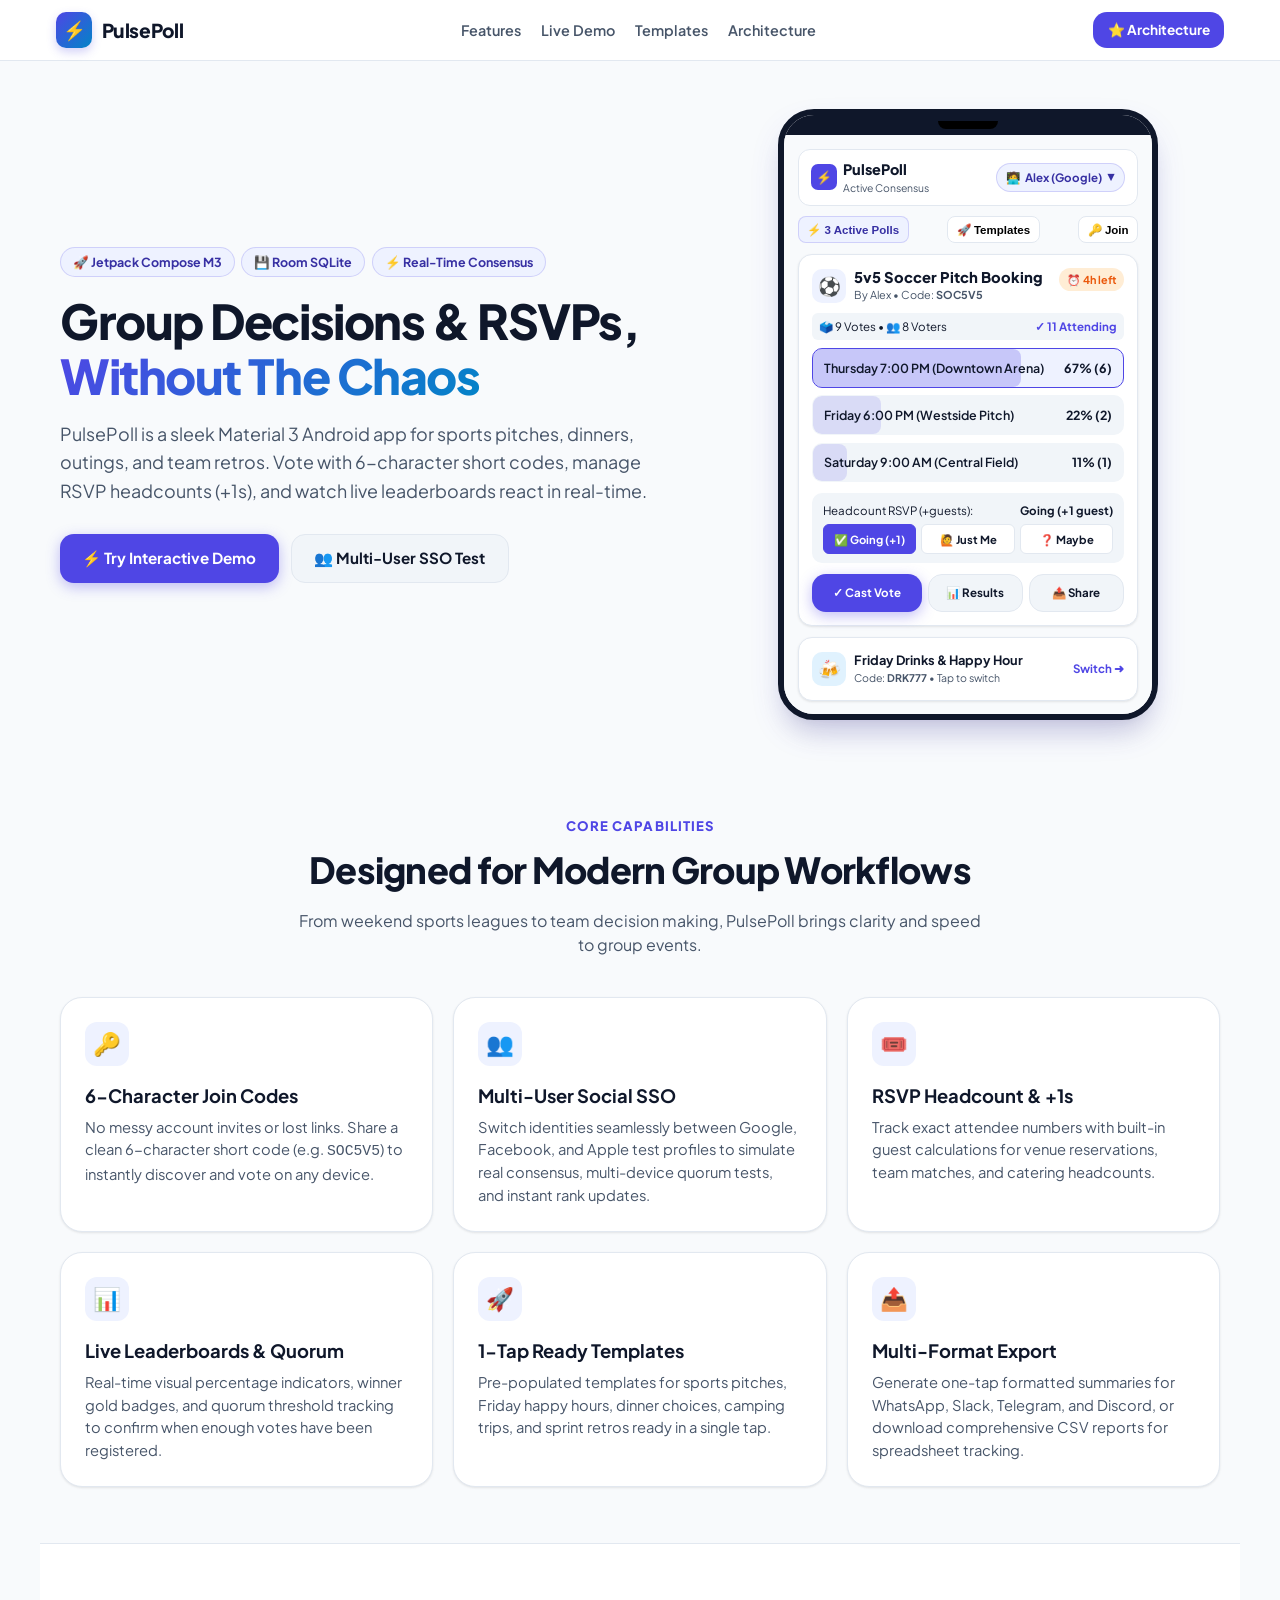
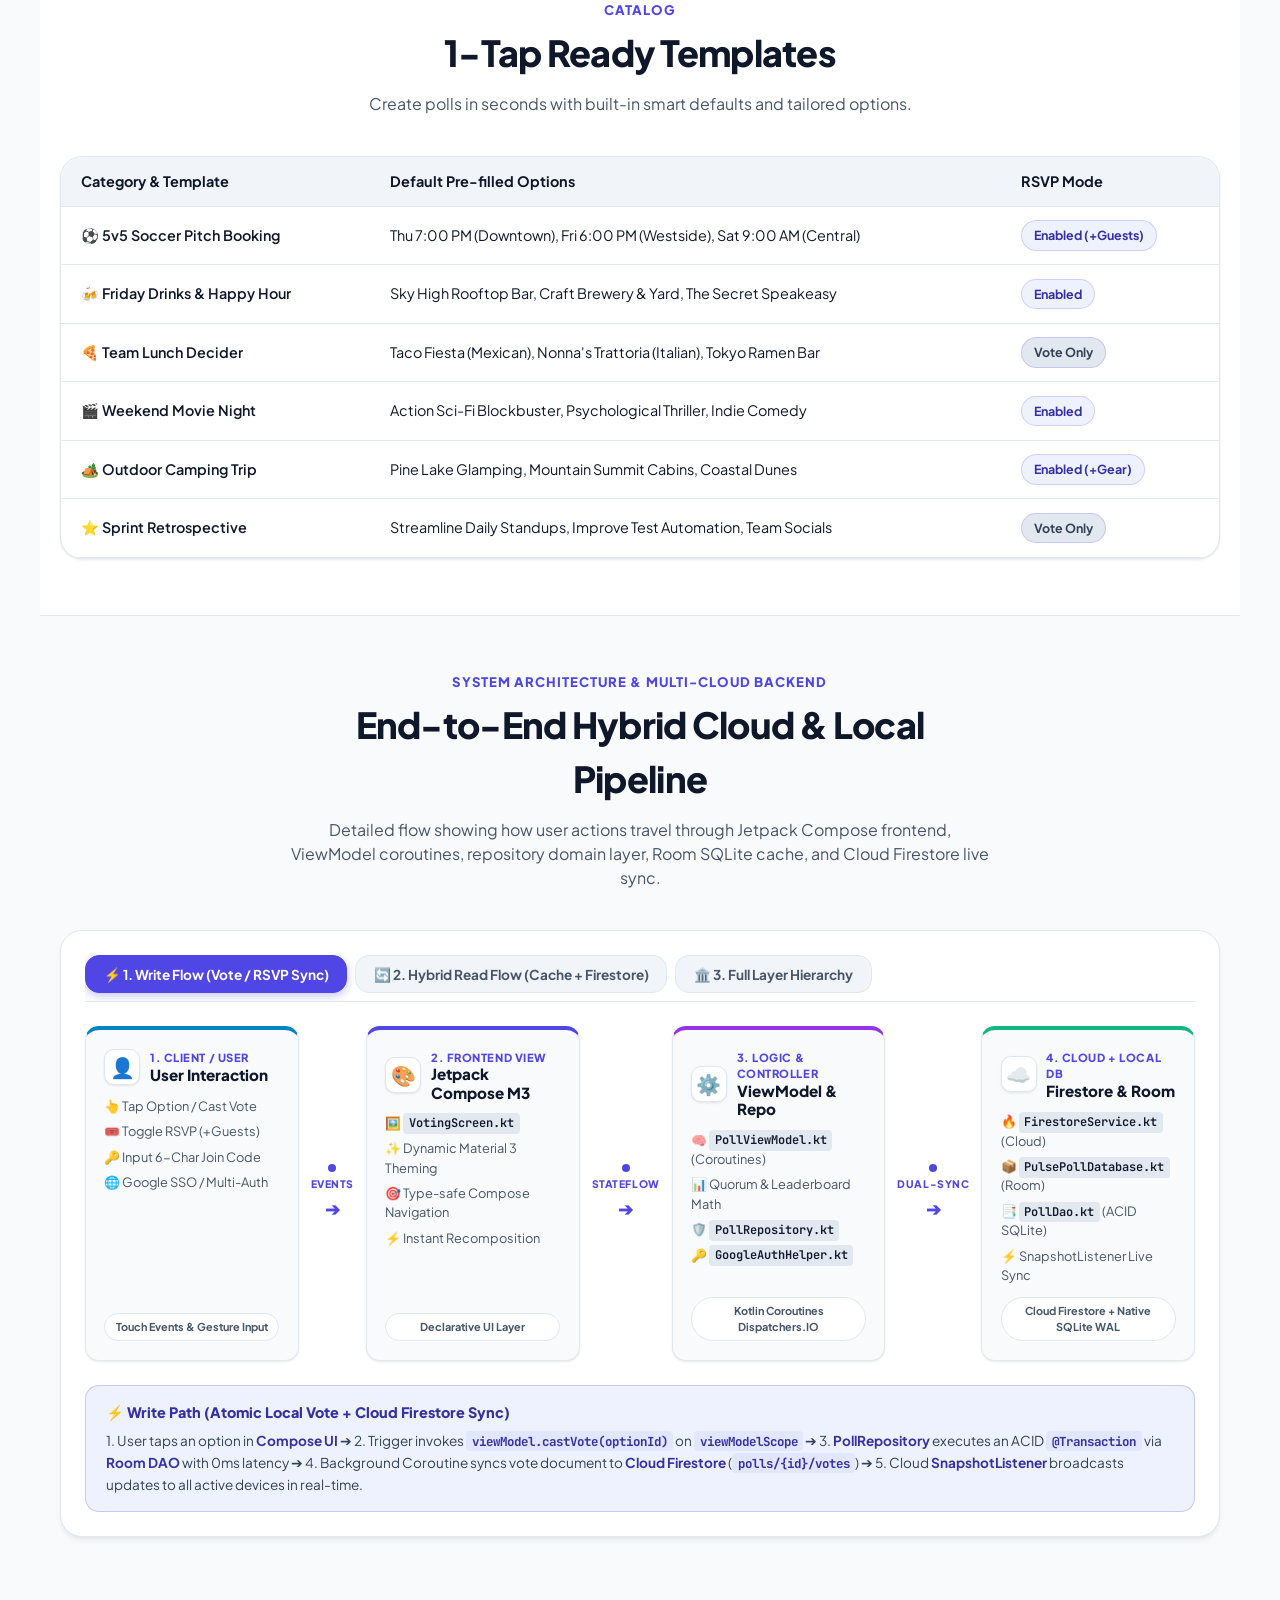
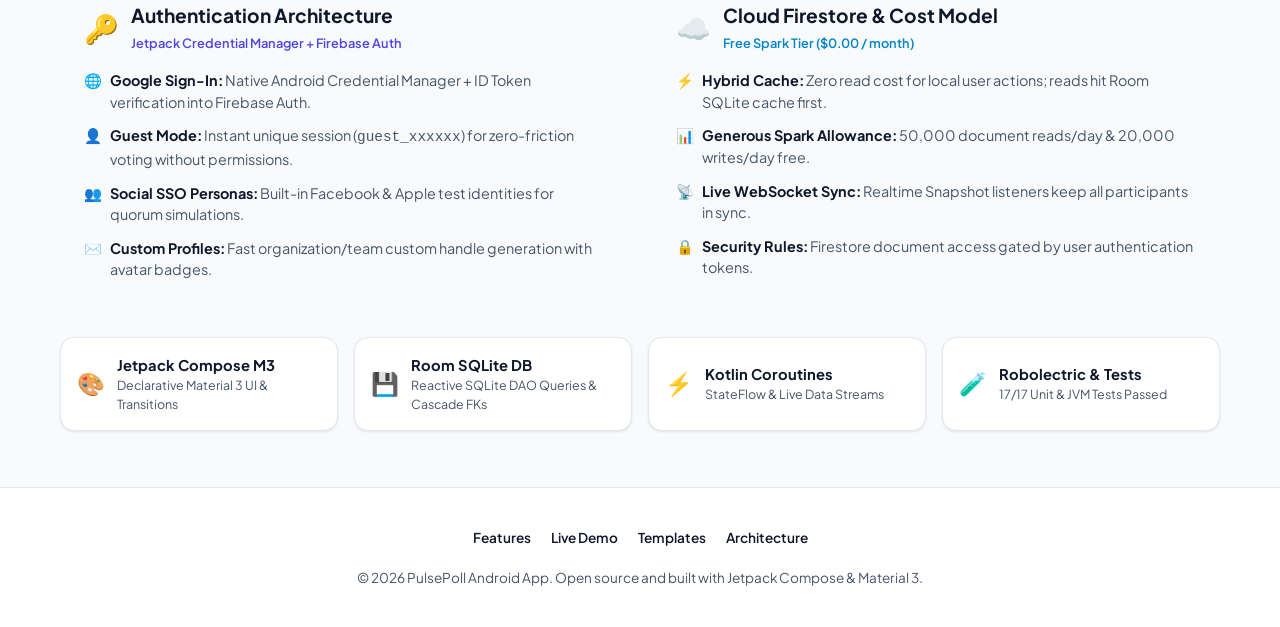
==== docs/index.html @ 6edaebc2 "feat: integrate Firebase Firestore and Google Auth Add Firestore dependencies and enable Google Sign" ====
<!DOCTYPE html>
<html lang="en">
<head>
  <meta charset="UTF-8" />
  <meta name="viewport" content="width=device-width, initial-scale=1.0, maximum-scale=1.0, user-scalable=no" />
  <title>PulsePoll - Real-Time Social Polling & Event Consensus for Android</title>
  <meta name="description" content="A modern Material Design 3 Android app for organizing group events, making decisions, RSVP headcounts, and real-time voting consensus." />
  <meta name="theme-color" content="#4F46E5" />
  
  <!-- Google Fonts -->
  <link rel="preconnect" href="https://fonts.googleapis.com">
  <link rel="preconnect" href="https://fonts.gstatic.com" crossorigin>
  <link href="https://fonts.googleapis.com/css2?family=Plus+Jakarta+Sans:wght@400;500;600;700;800&family=JetBrains+Mono:wght@500;700&display=swap" rel="stylesheet">
  
  <style>
    :root {
      --primary: #4F46E5;
      --primary-hover: #4338CA;
      --primary-container: #EEF2FF;
      --on-primary-container: #3730A3;
      
      --secondary: #0284C7;
      --secondary-container: #E0F2FE;
      --on-secondary-container: #075985;
      
      --tertiary: #EA580C;
      --tertiary-container: #FFEDD5;
      
      --bg: #F8FAFC;
      --surface: #FFFFFF;
      --surface-variant: #F1F5F9;
      --on-surface: #0F172A;
      --on-surface-variant: #475569;
      --outline: #E2E8F0;

      --shadow-sm: 0 1px 3px rgba(0,0,0,0.06), 0 1px 2px rgba(0,0,0,0.04);
      --shadow-md: 0 4px 6px -1px rgba(0,0,0,0.07), 0 2px 4px -2px rgba(0,0,0,0.05);
      --shadow-xl: 0 20px 25px -5px rgba(0,0,0,0.08), 0 8px 10px -6px rgba(0,0,0,0.04);
      --radius-sm: 8px;
      --radius-md: 14px;
      --radius-lg: 22px;
      --radius-full: 9999px;
    }

    * {
      box-sizing: border-box;
      margin: 0;
      padding: 0;
      -webkit-tap-highlight-color: transparent;
    }

    html {
      scroll-behavior: smooth;
    }

    body {
      font-family: 'Plus Jakarta Sans', -apple-system, BlinkMacSystemFont, 'Segoe UI', Roboto, sans-serif;
      background-color: var(--bg);
      color: var(--on-surface);
      line-height: 1.5;
      -webkit-font-smoothing: antialiased;
      overflow-x: hidden;
    }

    /* Top Navigation Bar */
    header {
      position: sticky;
      top: 0;
      z-index: 100;
      background: rgba(255, 255, 255, 0.95);
      backdrop-filter: blur(12px);
      -webkit-backdrop-filter: blur(12px);
      border-bottom: 1px solid var(--outline);
      width: 100%;
    }

    .nav-container {
      max-width: 1200px;
      margin: 0 auto;
      padding: 0.75rem 1rem;
      display: flex;
      justify-content: space-between;
      align-items: center;
      gap: 1rem;
    }

    .brand {
      display: flex;
      align-items: center;
      gap: 0.6rem;
      text-decoration: none;
      color: var(--on-surface);
      flex-shrink: 0;
    }

    .brand-icon {
      width: 36px;
      height: 36px;
      background: linear-gradient(135deg, var(--primary), var(--secondary));
      border-radius: 10px;
      display: flex;
      align-items: center;
      justify-content: center;
      font-size: 1.15rem;
      color: white;
      box-shadow: 0 4px 10px rgba(79, 70, 229, 0.25);
    }

    .brand-title {
      font-weight: 800;
      font-size: 1.2rem;
      letter-spacing: -0.02em;
    }

    .nav-links {
      display: flex;
      align-items: center;
      gap: 1.25rem;
      list-style: none;
    }

    .nav-links a {
      text-decoration: none;
      color: var(--on-surface-variant);
      font-weight: 600;
      font-size: 0.9rem;
      transition: color 0.15s;
    }

    .nav-links a:hover {
      color: var(--primary);
    }

    .header-cta-btn {
      display: inline-flex;
      align-items: center;
      gap: 0.4rem;
      padding: 0.5rem 0.9rem;
      font-size: 0.85rem;
      font-weight: 700;
      border-radius: var(--radius-md);
      background: var(--primary);
      color: white;
      text-decoration: none;
      transition: all 0.2s;
      white-space: nowrap;
    }

    .header-cta-btn:hover {
      background: var(--primary-hover);
    }

    /* Mobile Nav Rules */
    @media (max-width: 820px) {
      .nav-links {
        display: none;
      }
      .nav-container {
        padding: 0.65rem 1rem;
      }
      .header-cta-btn {
        padding: 0.45rem 0.75rem;
        font-size: 0.8rem;
      }
    }

    /* Buttons */
    .btn {
      display: inline-flex;
      align-items: center;
      justify-content: center;
      gap: 0.5rem;
      padding: 0.85rem 1.4rem;
      font-size: 0.95rem;
      font-weight: 700;
      border-radius: var(--radius-md);
      text-decoration: none;
      transition: all 0.2s ease;
      cursor: pointer;
      border: none;
      font-family: inherit;
      min-height: 48px;
      user-select: none;
    }

    .btn-primary {
      background: var(--primary);
      color: white;
      box-shadow: 0 4px 14px rgba(79, 70, 229, 0.35);
    }

    .btn-primary:active {
      transform: scale(0.98);
      background: var(--primary-hover);
    }

    .btn-tonal {
      background: var(--surface-variant);
      color: var(--on-surface);
      border: 1px solid var(--outline);
    }

    .btn-tonal:active {
      transform: scale(0.98);
      background: #E2E8F0;
    }

    /* Hero Section */
    .hero-section {
      max-width: 1200px;
      margin: 0 auto;
      padding: 2.5rem 1.25rem 2rem;
      display: grid;
      grid-template-columns: 1.1fr 0.9fr;
      gap: 2.5rem;
      align-items: center;
    }

    .badge-row {
      display: flex;
      flex-wrap: wrap;
      gap: 0.4rem;
      margin-bottom: 1rem;
    }

    .pill-badge {
      display: inline-flex;
      align-items: center;
      gap: 0.3rem;
      padding: 0.3rem 0.75rem;
      border-radius: var(--radius-full);
      font-size: 0.78rem;
      font-weight: 700;
      background: var(--primary-container);
      color: var(--on-primary-container);
      border: 1px solid rgba(79, 70, 229, 0.2);
    }

    .hero-title {
      font-size: clamp(2rem, 5.5vw, 3rem);
      font-weight: 800;
      line-height: 1.15;
      letter-spacing: -0.03em;
      margin-bottom: 1rem;
      color: #0F172A;
    }

    .hero-title span {
      background: linear-gradient(135deg, var(--primary) 0%, var(--secondary) 100%);
      -webkit-background-clip: text;
      -webkit-text-fill-color: transparent;
    }

    .hero-desc {
      font-size: clamp(0.95rem, 2.5vw, 1.12rem);
      color: var(--on-surface-variant);
      margin-bottom: 1.75rem;
      line-height: 1.6;
    }

    .hero-cta {
      display: flex;
      gap: 0.75rem;
      flex-wrap: wrap;
    }

    @media (max-width: 900px) {
      .hero-section {
        grid-template-columns: 1fr;
        padding: 1.75rem 1rem 1.5rem;
        text-align: center;
      }
      .badge-row {
        justify-content: center;
      }
      .hero-cta {
        justify-content: center;
        flex-direction: column;
        width: 100%;
        max-width: 400px;
        margin: 0 auto;
      }
      .hero-cta .btn {
        width: 100%;
      }
    }

    /* Phone Mockup Frame */
    .mockup-container {
      display: flex;
      justify-content: center;
      width: 100%;
      padding: 0.5rem 0;
    }

    .phone-frame {
      width: 100%;
      max-width: 380px;
      background: #FFFFFF;
      border-radius: 36px;
      border: 6px solid #0F172A;
      box-shadow: var(--shadow-xl), 0 15px 35px -10px rgba(79, 70, 229, 0.25);
      overflow: hidden;
      display: flex;
      flex-direction: column;
      position: relative;
      transition: all 0.3s;
    }

    .phone-frame.highlight-pulse {
      animation: pulseGlow 1.2s ease-in-out;
    }

    @keyframes pulseGlow {
      0% { box-shadow: 0 0 0 0 rgba(79, 70, 229, 0.7); }
      70% { box-shadow: 0 0 0 18px rgba(79, 70, 229, 0); }
      100% { box-shadow: 0 0 0 0 rgba(79, 70, 229, 0); }
    }

    .phone-notch {
      height: 20px;
      background: #0F172A;
      display: flex;
      justify-content: center;
      align-items: center;
    }

    .phone-camera {
      width: 60px;
      height: 8px;
      background: #000;
      border-radius: 0 0 8px 8px;
    }

    .phone-screen {
      flex: 1;
      background: var(--bg);
      padding: 0.85rem;
      display: flex;
      flex-direction: column;
      gap: 0.65rem;
      position: relative;
      min-height: 540px;
    }

    /* Inside App UI */
    .app-topbar {
      display: flex;
      justify-content: space-between;
      align-items: center;
      background: #FFF;
      padding: 0.55rem 0.75rem;
      border-radius: 12px;
      border: 1px solid var(--outline);
    }

    .app-topbar-left {
      display: flex;
      align-items: center;
      gap: 0.4rem;
    }

    .app-brand-logo {
      width: 26px;
      height: 26px;
      background: var(--primary);
      border-radius: 7px;
      display: flex;
      align-items: center;
      justify-content: center;
      color: #fff;
      font-size: 0.8rem;
      font-weight: bold;
    }

    .app-title-text {
      font-weight: 800;
      font-size: 0.9rem;
    }

    .user-pill {
      display: flex;
      align-items: center;
      gap: 0.3rem;
      background: var(--primary-container);
      color: var(--on-primary-container);
      padding: 0.3rem 0.6rem;
      border-radius: var(--radius-full);
      font-size: 0.72rem;
      font-weight: 700;
      cursor: pointer;
      border: 1px solid rgba(79, 70, 229, 0.2);
    }

    /* Interactive Poll Card */
    .mock-card {
      background: #FFFFFF;
      border-radius: var(--radius-md);
      padding: 0.85rem;
      border: 1px solid var(--outline);
      box-shadow: var(--shadow-sm);
      text-align: left;
    }

    .mock-card-header {
      display: flex;
      justify-content: space-between;
      align-items: flex-start;
      margin-bottom: 0.65rem;
      gap: 0.5rem;
    }

    .mock-category-icon {
      width: 34px;
      height: 34px;
      background: var(--primary-container);
      border-radius: 10px;
      display: flex;
      align-items: center;
      justify-content: center;
      font-size: 1.15rem;
      flex-shrink: 0;
    }

    .mock-poll-title {
      font-weight: 800;
      font-size: 0.92rem;
      color: var(--on-surface);
      line-height: 1.25;
    }

    .mock-deadline-badge {
      font-size: 0.68rem;
      font-weight: 700;
      padding: 0.2rem 0.5rem;
      border-radius: var(--radius-full);
      background: var(--tertiary-container);
      color: var(--tertiary);
      white-space: nowrap;
      flex-shrink: 0;
    }

    /* Options List */
    .mock-options-group {
      display: flex;
      flex-direction: column;
      gap: 0.45rem;
      margin-bottom: 0.65rem;
    }

    .mock-option-item {
      position: relative;
      background: var(--surface-variant);
      border-radius: 10px;
      padding: 0.6rem 0.7rem;
      border: 1.5px solid transparent;
      cursor: pointer;
      overflow: hidden;
      transition: all 0.15s;
    }

    .mock-option-item.selected {
      background: #EEF2FF;
      border-color: var(--primary);
    }

    .mock-option-bar {
      position: absolute;
      left: 0;
      top: 0;
      bottom: 0;
      background: rgba(79, 70, 229, 0.15);
      border-radius: 8px;
      transition: width 0.35s ease;
      z-index: 1;
    }

    .mock-option-item.selected .mock-option-bar {
      background: rgba(79, 70, 229, 0.25);
    }

    .mock-option-content {
      position: relative;
      z-index: 2;
      display: flex;
      justify-content: space-between;
      align-items: center;
      font-size: 0.78rem;
      font-weight: 600;
      gap: 0.5rem;
    }

    /* RSVP Section */
    .mock-headcount-box {
      background: var(--surface-variant);
      border-radius: 10px;
      padding: 0.55rem 0.65rem;
      margin-bottom: 0.65rem;
    }

    .mock-headcount-header {
      display: flex;
      justify-content: space-between;
      font-size: 0.72rem;
      margin-bottom: 0.35rem;
    }

    .rsvp-btn-group {
      display: flex;
      gap: 0.3rem;
    }

    .rsvp-mini-btn {
      flex: 1;
      text-align: center;
      padding: 0.35rem 0.2rem;
      font-size: 0.7rem;
      font-weight: 700;
      border-radius: 6px;
      background: #FFF;
      border: 1px solid var(--outline);
      cursor: pointer;
      transition: all 0.15s;
    }

    .rsvp-mini-btn.active {
      background: var(--primary);
      color: #FFF;
      border-color: var(--primary);
    }

    .mock-actions-row {
      display: flex;
      gap: 0.35rem;
    }

    /* In-Mockup Modal Overlay */
    .mock-sheet-overlay {
      position: absolute;
      top: 0;
      left: 0;
      right: 0;
      bottom: 0;
      background: rgba(15, 23, 42, 0.65);
      backdrop-filter: blur(2px);
      z-index: 50;
      display: none;
      align-items: flex-end;
      padding: 0.4rem;
    }

    .mock-sheet-overlay.active {
      display: flex;
    }

    .mock-sheet {
      background: #FFF;
      width: 100%;
      border-radius: 16px;
      padding: 1rem;
      box-shadow: var(--shadow-xl);
      animation: slideUp 0.2s ease-out;
      max-height: 88%;
      overflow-y: auto;
    }

    @keyframes slideUp {
      from { transform: translateY(100%); }
      to { transform: translateY(0); }
    }

    .sheet-title {
      font-weight: 800;
      font-size: 0.95rem;
      margin-bottom: 0.6rem;
      display: flex;
      justify-content: space-between;
      align-items: center;
    }

    .sheet-close-btn {
      background: var(--surface-variant);
      border: none;
      width: 24px;
      height: 24px;
      border-radius: 50%;
      cursor: pointer;
      font-weight: bold;
    }

    .user-select-item {
      display: flex;
      align-items: center;
      justify-content: space-between;
      padding: 0.55rem 0.7rem;
      border-radius: 8px;
      border: 1px solid var(--outline);
      margin-bottom: 0.45rem;
      cursor: pointer;
    }

    .user-select-item:active {
      background: var(--primary-container);
    }

    /* Sections */
    .section {
      max-width: 1200px;
      margin: 0 auto;
      padding: 3.5rem 1.25rem;
    }

    .section-header {
      text-align: center;
      max-width: 700px;
      margin: 0 auto 2.5rem;
    }

    .section-subtitle {
      color: var(--primary);
      font-weight: 800;
      font-size: 0.82rem;
      letter-spacing: 0.08em;
      text-transform: uppercase;
      margin-bottom: 0.4rem;
    }

    .section-title {
      font-size: clamp(1.65rem, 4vw, 2.25rem);
      font-weight: 800;
      letter-spacing: -0.02em;
      margin-bottom: 0.75rem;
      color: var(--on-surface);
    }

    .grid-3 {
      display: grid;
      grid-template-columns: repeat(auto-fit, minmax(280px, 1fr));
      gap: 1.25rem;
    }

    .feature-card {
      background: #FFFFFF;
      border: 1px solid var(--outline);
      border-radius: var(--radius-lg);
      padding: 1.5rem;
      box-shadow: var(--shadow-sm);
    }

    .feature-icon-box {
      width: 44px;
      height: 44px;
      border-radius: 12px;
      background: var(--primary-container);
      color: var(--primary);
      display: flex;
      align-items: center;
      justify-content: center;
      font-size: 1.4rem;
      margin-bottom: 1rem;
    }

    .feature-card h3 {
      font-size: 1.15rem;
      font-weight: 700;
      margin-bottom: 0.4rem;
      color: var(--on-surface);
    }

    .feature-card p {
      color: var(--on-surface-variant);
      font-size: 0.92rem;
      line-height: 1.55;
    }

    /* Template Table with Horizontal Scroll */
    .template-table-container {
      background: #FFFFFF;
      border-radius: var(--radius-lg);
      border: 1px solid var(--outline);
      overflow-x: auto;
      -webkit-overflow-scrolling: touch;
      box-shadow: var(--shadow-sm);
    }

    table {
      width: 100%;
      min-width: 600px;
      border-collapse: collapse;
      text-align: left;
      font-size: 0.9rem;
    }

    th, td {
      padding: 0.85rem 1.25rem;
      border-bottom: 1px solid var(--outline);
    }

    th {
      background: var(--surface-variant);
      font-weight: 700;
      color: var(--on-surface);
    }

    td:first-child {
      font-weight: 600;
    }

    /* Tech Stack Grid */
    .tech-grid {
      display: grid;
      grid-template-columns: repeat(auto-fit, minmax(240px, 1fr));
      gap: 1rem;
    }

    .tech-pill {
      background: #FFF;
      border: 1px solid var(--outline);
      border-radius: var(--radius-md);
      padding: 1rem;
      display: flex;
      align-items: center;
      gap: 0.75rem;
      box-shadow: var(--shadow-sm);
    }

    .tech-pill-icon {
      font-size: 1.4rem;
    }

    .tech-pill-text h4 {
      font-size: 0.92rem;
      font-weight: 700;
    }

    .tech-pill-text p {
      font-size: 0.78rem;
      color: var(--on-surface-variant);
    }

    /* Architecture Data Flow Diagram Styles */
    .arch-diagram-wrapper {
      background: #FFFFFF;
      border: 1px solid var(--outline);
      border-radius: var(--radius-lg);
      padding: 1.5rem;
      box-shadow: var(--shadow-md);
      margin-top: 1.5rem;
      position: relative;
    }

    .arch-tabs {
      display: flex;
      gap: 0.5rem;
      overflow-x: auto;
      padding-bottom: 0.5rem;
      margin-bottom: 1.5rem;
      border-bottom: 1px solid var(--outline);
      -webkit-overflow-scrolling: touch;
    }

    .arch-tab-btn {
      padding: 0.6rem 1.1rem;
      border-radius: var(--radius-md);
      font-size: 0.85rem;
      font-weight: 700;
      cursor: pointer;
      background: var(--surface-variant);
      color: var(--on-surface-variant);
      border: 1px solid var(--outline);
      white-space: nowrap;
      transition: all 0.2s ease;
      font-family: inherit;
    }

    .arch-tab-btn:hover {
      background: #E2E8F0;
      color: var(--on-surface);
    }

    .arch-tab-btn.active {
      background: var(--primary);
      color: #FFFFFF;
      border-color: var(--primary);
      box-shadow: 0 3px 10px rgba(79, 70, 229, 0.3);
    }

    .flow-pipeline-grid {
      display: grid;
      grid-template-columns: 1fr auto 1fr auto 1fr auto 1fr;
      gap: 0.75rem;
      align-items: center;
      margin-bottom: 1.5rem;
    }

    .arch-node-card {
      background: #F8FAFC;
      border: 1.5px solid var(--outline);
      border-radius: var(--radius-md);
      padding: 1.15rem;
      display: flex;
      flex-direction: column;
      height: 100%;
      box-shadow: var(--shadow-sm);
      transition: all 0.25s ease;
    }

    .arch-node-card:hover {
      transform: translateY(-3px);
      box-shadow: var(--shadow-md);
    }

    .arch-node-card.user-layer {
      border-top: 4px solid #0284C7;
    }

    .arch-node-card.front-layer {
      border-top: 4px solid #4F46E5;
    }

    .arch-node-card.back-layer {
      border-top: 4px solid #9333EA;
    }

    .arch-node-card.db-layer {
      border-top: 4px solid #10B981;
    }

    .arch-node-header {
      display: flex;
      align-items: center;
      gap: 0.6rem;
      margin-bottom: 0.75rem;
    }

    .arch-node-icon {
      width: 36px;
      height: 36px;
      border-radius: 10px;
      background: #FFFFFF;
      display: flex;
      align-items: center;
      justify-content: center;
      font-size: 1.25rem;
      border: 1px solid var(--outline);
      flex-shrink: 0;
      box-shadow: var(--shadow-sm);
    }

    .arch-layer-tag {
      font-size: 0.7rem;
      font-weight: 800;
      text-transform: uppercase;
      letter-spacing: 0.05em;
      color: var(--primary);
      display: block;
    }

    .arch-node-title {
      font-size: 0.95rem;
      font-weight: 800;
      color: var(--on-surface);
      line-height: 1.2;
    }

    .arch-node-body {
      flex: 1;
      margin-bottom: 0.75rem;
    }

    .arch-spec-list {
      list-style: none;
      font-size: 0.8rem;
      color: var(--on-surface-variant);
      display: flex;
      flex-direction: column;
      gap: 0.4rem;
    }

    .arch-spec-list code {
      font-family: 'JetBrains Mono', monospace;
      background: #E2E8F0;
      padding: 0.15rem 0.35rem;
      border-radius: 4px;
      font-size: 0.75rem;
      color: #0F172A;
      font-weight: 600;
    }

    .arch-node-badge {
      font-size: 0.68rem;
      font-weight: 700;
      padding: 0.3rem 0.6rem;
      border-radius: var(--radius-full);
      background: #FFFFFF;
      border: 1px solid var(--outline);
      text-align: center;
      color: var(--on-surface-variant);
    }

    /* Flow Arrows */
    .flow-arrow-indicator {
      display: flex;
      flex-direction: column;
      align-items: center;
      justify-content: center;
      gap: 0.25rem;
      position: relative;
    }

    .flow-dot {
      width: 8px;
      height: 8px;
      border-radius: 50%;
      background: var(--primary);
      animation: pulseDot 1.5s infinite ease-in-out;
    }

    @keyframes pulseDot {
      0% { transform: scale(0.8); opacity: 0.4; }
      50% { transform: scale(1.3); opacity: 1; }
      100% { transform: scale(0.8); opacity: 0.4; }
    }

    .flow-arrow-label {
      font-size: 0.65rem;
      font-weight: 800;
      color: var(--primary);
      text-transform: uppercase;
      letter-spacing: 0.05em;
    }

    .flow-arrow-icon {
      font-size: 1.1rem;
      font-weight: 800;
      color: var(--primary);
    }

    /* Flow Summary Explainer Box */
    .flow-summary-box {
      background: #EEF2FF;
      border: 1.5px solid rgba(79, 70, 229, 0.25);
      border-radius: var(--radius-md);
      padding: 1rem 1.25rem;
    }

    .flow-summary-title {
      font-size: 0.9rem;
      font-weight: 800;
      color: var(--on-primary-container);
      margin-bottom: 0.4rem;
      display: flex;
      align-items: center;
      gap: 0.4rem;
    }

    .flow-summary-desc {
      font-size: 0.85rem;
      color: #334155;
      line-height: 1.6;
    }

    .flow-summary-desc b {
      color: var(--on-primary-container);
    }

    .flow-summary-desc code {
      font-family: 'JetBrains Mono', monospace;
      background: #E0E7FF;
      padding: 0.1rem 0.35rem;
      border-radius: 4px;
      font-size: 0.78rem;
      font-weight: 700;
      color: #3730A3;
    }

    /* Responsive adjustments for architecture pipeline */
    @media (max-width: 960px) {
      .flow-pipeline-grid {
        grid-template-columns: 1fr;
        gap: 1rem;
      }
      .flow-arrow-indicator {
        flex-direction: row;
        padding: 0.25rem 0;
      }
      .flow-arrow-icon {
        transform: rotate(90deg);
      }
    }

    /* Footer */
    footer {
      background: #FFFFFF;
      border-top: 1px solid var(--outline);
      padding: 2.5rem 1.25rem;
      text-align: center;
      color: var(--on-surface-variant);
      font-size: 0.85rem;
    }

    .footer-links {
      display: flex;
      justify-content: center;
      flex-wrap: wrap;
      gap: 1.25rem;
      margin-bottom: 1.25rem;
      list-style: none;
    }

    .footer-links a {
      color: var(--on-surface);
      text-decoration: none;
      font-weight: 600;
    }

    /* Toast */
    .toast {
      position: fixed;
      bottom: 20px;
      left: 50%;
      transform: translateX(-50%) translateY(100px);
      background: #0F172A;
      color: #FFF;
      padding: 0.75rem 1.25rem;
      border-radius: var(--radius-md);
      font-size: 0.85rem;
      font-weight: 600;
      box-shadow: var(--shadow-xl);
      opacity: 0;
      transition: all 0.25s cubic-bezier(0.16, 1, 0.3, 1);
      z-index: 1000;
      display: flex;
      align-items: center;
      gap: 0.5rem;
      width: max-content;
      max-width: 92vw;
      text-align: center;
    }

    .toast.show {
      transform: translateX(-50%) translateY(0);
      opacity: 1;
    }
  </style>
</head>
<body>

  <!-- Top Header Navigation -->
  <header>
    <div class="nav-container">
      <a href="#" class="brand">
        <div class="brand-icon">⚡</div>
        <div class="brand-title">PulsePoll</div>
      </a>
      <ul class="nav-links">
        <li><a href="#features">Features</a></li>
        <li><a href="#demo">Live Demo</a></li>
        <li><a href="#templates">Templates</a></li>
        <li><a href="#architecture">Architecture</a></li>
      </ul>
      <div>
        <a href="#architecture" class="header-cta-btn">
          ⭐ Architecture
        </a>
      </div>
    </div>
  </header>

  <!-- Hero Section -->
  <section class="hero-section">
    <div>
      <div class="badge-row">
        <div class="pill-badge">🚀 Jetpack Compose M3</div>
        <div class="pill-badge">💾 Room SQLite</div>
        <div class="pill-badge">⚡ Real-Time Consensus</div>
      </div>
      <h1 class="hero-title">Group Decisions & RSVPs, <span>Without The Chaos</span></h1>
      <p class="hero-desc">
        PulsePoll is a sleek Material 3 Android app for sports pitches, dinners, outings, and team retros. Vote with 6-character short codes, manage RSVP headcounts (+1s), and watch live leaderboards react in real-time.
      </p>
      <div class="hero-cta">
        <button class="btn btn-primary" id="heroDemoBtn" onclick="triggerHeroInteractiveDemo()">
          ⚡ Try Interactive Demo
        </button>
        <button class="btn btn-tonal" id="heroSsoBtn" onclick="triggerHeroSsoModal()">
          👥 Multi-User SSO Test
        </button>
      </div>
    </div>

    <!-- Live Interactive Phone Mockup -->
    <div class="mockup-container" id="demo">
      <div class="phone-frame" id="phoneFrame">
        <div class="phone-notch"><div class="phone-camera"></div></div>
        
        <div class="phone-screen" id="phoneScreen">
          <!-- Top App Bar -->
          <div class="app-topbar">
            <div class="app-topbar-left">
              <div class="app-brand-logo">⚡</div>
              <div>
                <div class="app-title-text">PulsePoll</div>
                <div style="font-size: 0.65rem; color: var(--on-surface-variant);">Active Consensus</div>
              </div>
            </div>
            <div class="user-pill" id="userPill" onclick="openUserSwitcherModal()" title="Tap to switch user profile">
              <span id="userAvatar">🧑‍💻</span>
              <span id="userName">Alex (Google)</span>
              <span style="font-size: 0.6rem;">▼</span>
            </div>
          </div>

          <!-- Quick Action Bar -->
          <div style="display: flex; gap: 0.35rem; justify-content: space-between;">
            <button onclick="toggleActiveFilter()" style="font-size: 0.72rem; font-weight: 700; background: #EEF2FF; color: #3730A3; padding: 0.35rem 0.55rem; border-radius: 8px; border: 1px solid rgba(79, 70, 229, 0.2); cursor: pointer;">
              ⚡ <span id="statsLabel">3 Active Polls</span>
            </button>
            <button onclick="openTemplatesModal()" style="font-size: 0.72rem; font-weight: 600; border: 1px solid var(--outline); background: #FFF; padding: 0.35rem 0.55rem; border-radius: 8px; cursor: pointer;">
              🚀 Templates
            </button>
            <button onclick="openJoinCodeModal()" style="font-size: 0.72rem; font-weight: 600; border: 1px solid var(--outline); background: #FFF; padding: 0.35rem 0.55rem; border-radius: 8px; cursor: pointer;">
              🔑 Join
            </button>
          </div>

          <!-- Featured Interactive Poll Card -->
          <div class="mock-card" id="mainPollCard">
            <div class="mock-card-header">
              <div style="display: flex; gap: 0.5rem; align-items: center;">
                <div class="mock-category-icon" id="pollCategoryIcon">⚽</div>
                <div>
                  <div class="mock-poll-title" id="pollTitle">5v5 Soccer Pitch Booking</div>
                  <div style="font-size: 0.68rem; color: var(--on-surface-variant);">By <span id="pollCreator">Alex</span> • Code: <b id="pollCode">SOC5V5</b></div>
                </div>
              </div>
              <div class="mock-deadline-badge" id="pollDeadline">⏰ 4h left</div>
            </div>

            <!-- Stats Bar -->
            <div style="display: flex; justify-content: space-between; font-size: 0.72rem; padding: 0.3rem 0.45rem; background: var(--surface-variant); border-radius: 6px; margin-bottom: 0.5rem;">
              <span id="voteCountBadge">🗳️ 9 Votes • 👥 7 Voters</span>
              <span id="rsvpCountBadge" style="color: var(--primary); font-weight: 700;">✓ 11 Attending</span>
            </div>

            <!-- Options with real-time feedback -->
            <div class="mock-options-group" id="optionsContainer">
              <!-- Dynamically populated by renderPoll() -->
            </div>

            <!-- RSVP Headcount Box -->
            <div class="mock-headcount-box" id="headcountBox">
              <div class="mock-headcount-header">
                <span>Headcount RSVP (+guests):</span>
                <b id="currentHeadcountText">Going (+1 guest)</b>
              </div>
              <div class="rsvp-btn-group">
                <div class="rsvp-mini-btn active" id="rsvpYes" onclick="setRsvp('yes')">✅ Going (+1)</div>
                <div class="rsvp-mini-btn" id="rsvpSolo" onclick="setRsvp('solo')">🙋 Just Me</div>
                <div class="rsvp-mini-btn" id="rsvpMaybe" onclick="setRsvp('maybe')">❓ Maybe</div>
              </div>
            </div>

            <!-- Bottom Actions -->
            <div class="mock-actions-row">
              <button class="btn btn-primary" style="flex: 1.2; padding: 0.45rem 0.3rem; font-size: 0.72rem; min-height: 38px;" onclick="confirmVoteAction()">
                ✓ Cast Vote
              </button>
              <button class="btn btn-tonal" style="flex: 1; padding: 0.45rem 0.3rem; font-size: 0.72rem; min-height: 38px;" onclick="openResultsModal()">
                📊 Results
              </button>
              <button class="btn btn-tonal" style="flex: 1; padding: 0.45rem 0.3rem; font-size: 0.72rem; min-height: 38px;" onclick="copyShareText()">
                📤 Share
              </button>
            </div>
          </div>

          <!-- Second Card Preview -->
          <div class="mock-card" id="secondPollCard" style="cursor: pointer;" onclick="switchActivePoll(1)">
            <div style="display: flex; gap: 0.5rem; align-items: center; justify-content: space-between;">
              <div style="display: flex; gap: 0.5rem; align-items: center;">
                <div class="mock-category-icon" id="secondIcon" style="background: #E0F2FE;">🍻</div>
                <div>
                  <div style="font-weight: 700; font-size: 0.8rem;" id="secondTitle">Friday Drinks & Rooftop</div>
                  <div style="font-size: 0.66rem; color: var(--on-surface-variant);" id="secondSubtitle">Code: <b>DRK777</b> • Tap to switch</div>
                </div>
              </div>
              <span style="font-size: 0.72rem; color: var(--primary); font-weight: 700;">Switch ➜</span>
            </div>
          </div>

          <!-- Modals inside simulator -->
          <!-- 1. User Switcher Sheet -->
          <div class="mock-sheet-overlay" id="userSwitcherSheet" onclick="closeSheetOnOverlay(event, 'userSwitcherSheet')">
            <div class="mock-sheet">
              <div class="sheet-title">
                <span>Switch Simulated User</span>
                <button class="sheet-close-btn" onclick="closeSheet('userSwitcherSheet')">✕</button>
              </div>
              <p style="font-size: 0.72rem; color: var(--on-surface-variant); margin-bottom: 0.6rem;">
                Test multi-user quorum consensus & live score recalculations:
              </p>
              <div class="user-select-item" onclick="selectUser(0)">
                <div style="display: flex; align-items: center; gap: 0.4rem;">
                  <span style="font-size: 1.1rem;">🧑‍💻</span>
                  <div>
                    <div style="font-weight: 700; font-size: 0.8rem;">Alex</div>
                    <div style="font-size: 0.62rem; color: var(--on-surface-variant);">Google SSO • Creator</div>
                  </div>
                </div>
                <span style="color: var(--primary); font-weight: 700; font-size: 0.72rem;">Select</span>
              </div>
              <div class="user-select-item" onclick="selectUser(1)">
                <div style="display: flex; align-items: center; gap: 0.4rem;">
                  <span style="font-size: 1.1rem;">👩‍🎨</span>
                  <div>
                    <div style="font-weight: 700; font-size: 0.8rem;">Sarah Connor</div>
                    <div style="font-size: 0.62rem; color: var(--on-surface-variant);">Facebook SSO • Voter</div>
                  </div>
                </div>
                <span style="color: var(--primary); font-weight: 700; font-size: 0.72rem;">Select</span>
              </div>
              <div class="user-select-item" onclick="selectUser(2)">
                <div style="display: flex; align-items: center; gap: 0.4rem;">
                  <span style="font-size: 1.1rem;">👨‍💼</span>
                  <div>
                    <div style="font-weight: 700; font-size: 0.8rem;">Marcus Aurelius</div>
                    <div style="font-size: 0.62rem; color: var(--on-surface-variant);">Apple SSO • Voter</div>
                  </div>
                </div>
                <span style="color: var(--primary); font-weight: 700; font-size: 0.72rem;">Select</span>
              </div>
            </div>
          </div>

          <!-- 2. Templates Sheet -->
          <div class="mock-sheet-overlay" id="templatesSheet" onclick="closeSheetOnOverlay(event, 'templatesSheet')">
            <div class="mock-sheet">
              <div class="sheet-title">
                <span>1-Tap Ready Templates</span>
                <button class="sheet-close-btn" onclick="closeSheet('templatesSheet')">✕</button>
              </div>
              <div class="user-select-item" onclick="loadTemplate(0)">
                <div style="display: flex; align-items: center; gap: 0.4rem;">
                  <span style="font-size: 1.1rem;">⚽</span>
                  <div>
                    <div style="font-weight: 700; font-size: 0.8rem;">5v5 Soccer Pitch</div>
                    <div style="font-size: 0.62rem; color: var(--on-surface-variant);">3 Options • RSVP +Guests</div>
                  </div>
                </div>
                <span style="color: var(--primary); font-weight: 700; font-size: 0.72rem;">Load</span>
              </div>
              <div class="user-select-item" onclick="loadTemplate(1)">
                <div style="display: flex; align-items: center; gap: 0.4rem;">
                  <span style="font-size: 1.1rem;">🍻</span>
                  <div>
                    <div style="font-weight: 700; font-size: 0.8rem;">Friday Drinks & Rooftop</div>
                    <div style="font-size: 0.62rem; color: var(--on-surface-variant);">3 Venues • RSVP Headcount</div>
                  </div>
                </div>
                <span style="color: var(--primary); font-weight: 700; font-size: 0.72rem;">Load</span>
              </div>
              <div class="user-select-item" onclick="loadTemplate(2)">
                <div style="display: flex; align-items: center; gap: 0.4rem;">
                  <span style="font-size: 1.1rem;">🍕</span>
                  <div>
                    <div style="font-weight: 700; font-size: 0.8rem;">Team Lunch Decider</div>
                    <div style="font-size: 0.62rem; color: var(--on-surface-variant);">Mexican vs Italian vs Ramen</div>
                  </div>
                </div>
                <span style="color: var(--primary); font-weight: 700; font-size: 0.72rem;">Load</span>
              </div>
            </div>
          </div>

          <!-- 3. Join Code Sheet -->
          <div class="mock-sheet-overlay" id="joinSheet" onclick="closeSheetOnOverlay(event, 'joinSheet')">
            <div class="mock-sheet">
              <div class="sheet-title">
                <span>🔑 Enter 6-Char Join Code</span>
                <button class="sheet-close-btn" onclick="closeSheet('joinSheet')">✕</button>
              </div>
              <div style="margin: 0.6rem 0;">
                <input type="text" id="joinCodeInput" maxlength="6" placeholder="e.g. SOC5V5" style="width: 100%; text-align: center; text-transform: uppercase; font-family: 'JetBrains Mono', monospace; font-size: 1.1rem; font-weight: 800; padding: 0.5rem; border: 2px solid var(--primary); border-radius: 8px; outline: none;" value="SOC5V5" />
              </div>
              <button class="btn btn-primary" style="width: 100%; padding: 0.5rem; min-height: 42px;" onclick="submitJoinCode()">
                Join Poll
              </button>
            </div>
          </div>

          <!-- 4. Results Sheet -->
          <div class="mock-sheet-overlay" id="resultsSheet" onclick="closeSheetOnOverlay(event, 'resultsSheet')">
            <div class="mock-sheet">
              <div class="sheet-title">
                <span>📊 Consensus Breakdown</span>
                <button class="sheet-close-btn" onclick="closeSheet('resultsSheet')">✕</button>
              </div>
              <div style="background: var(--surface-variant); padding: 0.65rem; border-radius: 10px; margin-bottom: 0.65rem;">
                <div style="font-size: 0.75rem; font-weight: 700; color: var(--primary);">🏆 Leading Choice:</div>
                <div style="font-weight: 800; font-size: 0.85rem;" id="resultsLeader">Thursday 7:00 PM</div>
                <div style="font-size: 0.65rem; color: var(--on-surface-variant); margin-top: 3px;" id="resultsLeaderStats">65% of Total Votes • Quorum Reached</div>
              </div>
              <button class="btn btn-primary" style="width: 100%; padding: 0.45rem; font-size: 0.75rem; margin-bottom: 0.35rem; min-height: 38px;" onclick="downloadCsvMock()">
                💾 Export CSV Report
              </button>
              <button class="btn btn-tonal" style="width: 100%; padding: 0.45rem; font-size: 0.75rem; min-height: 38px;" onclick="closeSheet('resultsSheet')">
                Close
              </button>
            </div>
          </div>

        </div>
      </div>
    </div>
  </section>

  <!-- Key Features Grid -->
  <section class="section" id="features">
    <div class="section-header">
      <div class="section-subtitle">Core Capabilities</div>
      <h2 class="section-title">Designed for Modern Group Workflows</h2>
      <p style="color: var(--on-surface-variant);">From weekend sports leagues to team decision making, PulsePoll brings clarity and speed to group events.</p>
    </div>

    <div class="grid-3">
      <div class="feature-card">
        <div class="feature-icon-box">🔑</div>
        <h3>6-Character Join Codes</h3>
        <p>No messy account invites or lost links. Share a clean 6-character short code (e.g. <code>SOC5V5</code>) to instantly discover and vote on any device.</p>
      </div>

      <div class="feature-card">
        <div class="feature-icon-box">👥</div>
        <h3>Multi-User Social SSO</h3>
        <p>Switch identities seamlessly between Google, Facebook, and Apple test profiles to simulate real consensus, multi-device quorum tests, and instant rank updates.</p>
      </div>

      <div class="feature-card">
        <div class="feature-icon-box">🎟️</div>
        <h3>RSVP Headcount & +1s</h3>
        <p>Track exact attendee numbers with built-in guest calculations for venue reservations, team matches, and catering headcounts.</p>
      </div>

      <div class="feature-card">
        <div class="feature-icon-box">📊</div>
        <h3>Live Leaderboards & Quorum</h3>
        <p>Real-time visual percentage indicators, winner gold badges, and quorum threshold tracking to confirm when enough votes have been registered.</p>
      </div>

      <div class="feature-card">
        <div class="feature-icon-box">🚀</div>
        <h3>1-Tap Ready Templates</h3>
        <p>Pre-populated templates for sports pitches, Friday happy hours, dinner choices, camping trips, and sprint retros ready in a single tap.</p>
      </div>

      <div class="feature-card">
        <div class="feature-icon-box">📤</div>
        <h3>Multi-Format Export</h3>
        <p>Generate one-tap formatted summaries for WhatsApp, Slack, Telegram, and Discord, or download comprehensive CSV reports for spreadsheet tracking.</p>
      </div>
    </div>
  </section>

  <!-- Templates Showcase Section -->
  <section class="section" id="templates" style="background: var(--surface); border-top: 1px solid var(--outline); border-bottom: 1px solid var(--outline);">
    <div class="section-header">
      <div class="section-subtitle">Catalog</div>
      <h2 class="section-title">1-Tap Ready Templates</h2>
      <p style="color: var(--on-surface-variant);">Create polls in seconds with built-in smart defaults and tailored options.</p>
    </div>

    <div class="template-table-container">
      <table>
        <thead>
          <tr>
            <th>Category & Template</th>
            <th>Default Pre-filled Options</th>
            <th>RSVP Mode</th>
          </tr>
        </thead>
        <tbody>
          <tr>
            <td>⚽ 5v5 Soccer Pitch Booking</td>
            <td>Thu 7:00 PM (Downtown), Fri 6:00 PM (Westside), Sat 9:00 AM (Central)</td>
            <td><span class="pill-badge">Enabled (+Guests)</span></td>
          </tr>
          <tr>
            <td>🍻 Friday Drinks & Happy Hour</td>
            <td>Sky High Rooftop Bar, Craft Brewery & Yard, The Secret Speakeasy</td>
            <td><span class="pill-badge">Enabled</span></td>
          </tr>
          <tr>
            <td>🍕 Team Lunch Decider</td>
            <td>Taco Fiesta (Mexican), Nonna's Trattoria (Italian), Tokyo Ramen Bar</td>
            <td><span class="pill-badge" style="background:#E2E8F0; color:#334155;">Vote Only</span></td>
          </tr>
          <tr>
            <td>🎬 Weekend Movie Night</td>
            <td>Action Sci-Fi Blockbuster, Psychological Thriller, Indie Comedy</td>
            <td><span class="pill-badge">Enabled</span></td>
          </tr>
          <tr>
            <td>🏕️ Outdoor Camping Trip</td>
            <td>Pine Lake Glamping, Mountain Summit Cabins, Coastal Dunes</td>
            <td><span class="pill-badge">Enabled (+Gear)</span></td>
          </tr>
          <tr>
            <td>⭐ Sprint Retrospective</td>
            <td>Streamline Daily Standups, Improve Test Automation, Team Socials</td>
            <td><span class="pill-badge" style="background:#E2E8F0; color:#334155;">Vote Only</span></td>
          </tr>
        </tbody>
      </table>
    </div>
  </section>

  <!-- Technical Architecture & Data Flow Diagram -->
  <section class="section" id="architecture">
    <div class="section-header">
      <div class="section-subtitle">System Architecture & Multi-Cloud Backend</div>
      <h2 class="section-title">End-to-End Hybrid Cloud & Local Pipeline</h2>
      <p style="color: var(--on-surface-variant);">Detailed flow showing how user actions travel through Jetpack Compose frontend, ViewModel coroutines, repository domain layer, Room SQLite cache, and Cloud Firestore live sync.</p>
    </div>

    <!-- Interactive Data Flow Diagram Container -->
    <div class="arch-diagram-wrapper">
      <div class="arch-tabs">
        <button class="arch-tab-btn active" id="tabWriteFlow" onclick="switchArchTab('write')">
          ⚡ 1. Write Flow (Vote / RSVP Sync)
        </button>
        <button class="arch-tab-btn" id="tabReadFlow" onclick="switchArchTab('read')">
          🔄 2. Hybrid Read Flow (Cache + Firestore)
        </button>
        <button class="arch-tab-btn" id="tabFullStack" onclick="switchArchTab('full')">
          🏛️ 3. Full Layer Hierarchy
        </button>
      </div>

      <!-- Diagram View Container -->
      <div class="arch-canvas" id="archCanvas">
        <!-- 4 Step Pipeline Grid -->
        <div class="flow-pipeline-grid">
          
          <!-- Layer 1: User Action -->
          <div class="arch-node-card user-layer">
            <div class="arch-node-header">
              <div class="arch-node-icon">👤</div>
              <div>
                <span class="arch-layer-tag">1. Client / User</span>
                <h4 class="arch-node-title">User Interaction</h4>
              </div>
            </div>
            <div class="arch-node-body">
              <ul class="arch-spec-list">
                <li>👆 Tap Option / Cast Vote</li>
                <li>🎟️ Toggle RSVP (+Guests)</li>
                <li>🔑 Input 6-Char Join Code</li>
                <li>🌐 Google SSO / Multi-Auth</li>
              </ul>
            </div>
            <div class="arch-node-badge">Touch Events & Gesture Input</div>
          </div>

          <!-- Flow Arrow 1 -->
          <div class="flow-arrow-indicator">
            <div class="flow-dot"></div>
            <span class="flow-arrow-label">Events</span>
            <div class="flow-arrow-icon">➔</div>
          </div>

          <!-- Layer 2: Frontend Jetpack Compose -->
          <div class="arch-node-card front-layer">
            <div class="arch-node-header">
              <div class="arch-node-icon">🎨</div>
              <div>
                <span class="arch-layer-tag">2. Frontend View</span>
                <h4 class="arch-node-title">Jetpack Compose M3</h4>
              </div>
            </div>
            <div class="arch-node-body">
              <ul class="arch-spec-list">
                <li>🖼️ <code>VotingScreen.kt</code></li>
                <li>✨ Dynamic Material 3 Theming</li>
                <li>🎯 Type-safe Compose Navigation</li>
                <li>⚡ Instant Recomposition</li>
              </ul>
            </div>
            <div class="arch-node-badge">Declarative UI Layer</div>
          </div>

          <!-- Flow Arrow 2 -->
          <div class="flow-arrow-indicator">
            <div class="flow-dot"></div>
            <span class="flow-arrow-label">StateFlow</span>
            <div class="flow-arrow-icon">➔</div>
          </div>

          <!-- Layer 3: Backend / Logic / ViewModel -->
          <div class="arch-node-card back-layer">
            <div class="arch-node-header">
              <div class="arch-node-icon">⚙️</div>
              <div>
                <span class="arch-layer-tag">3. Logic & Controller</span>
                <h4 class="arch-node-title">ViewModel & Repo</h4>
              </div>
            </div>
            <div class="arch-node-body">
              <ul class="arch-spec-list">
                <li>🧠 <code>PollViewModel.kt</code> (Coroutines)</li>
                <li>📊 Quorum & Leaderboard Math</li>
                <li>🛡️ <code>PollRepository.kt</code></li>
                <li>🔑 <code>GoogleAuthHelper.kt</code></li>
              </ul>
            </div>
            <div class="arch-node-badge">Kotlin Coroutines Dispatchers.IO</div>
          </div>

          <!-- Flow Arrow 3 -->
          <div class="flow-arrow-indicator">
            <div class="flow-dot"></div>
            <span class="flow-arrow-label">Dual-Sync</span>
            <div class="flow-arrow-icon">➔</div>
          </div>

          <!-- Layer 4: Persistent Storage & Cloud Firestore -->
          <div class="arch-node-card db-layer">
            <div class="arch-node-header">
              <div class="arch-node-icon">☁️</div>
              <div>
                <span class="arch-layer-tag">4. Cloud + Local DB</span>
                <h4 class="arch-node-title">Firestore & Room</h4>
              </div>
            </div>
            <div class="arch-node-body">
              <ul class="arch-spec-list">
                <li>🔥 <code>FirestoreService.kt</code> (Cloud)</li>
                <li>📦 <code>PulsePollDatabase.kt</code> (Room)</li>
                <li>📑 <code>PollDao.kt</code> (ACID SQLite)</li>
                <li>⚡ SnapshotListener Live Sync</li>
              </ul>
            </div>
            <div class="arch-node-badge">Cloud Firestore + Native SQLite WAL</div>
          </div>

        </div>

        <!-- Dynamic Flow Details Explainer Box -->
        <div class="flow-summary-box" id="flowSummaryBox">
          <div class="flow-summary-title" id="flowSummaryTitle">
            ⚡ Write Path (Atomic Local Vote + Cloud Firestore Sync)
          </div>
          <p class="flow-summary-desc" id="flowSummaryDesc">
            1. User taps an option in <b>Compose UI</b> ➔ 2. Trigger invokes <code>viewModel.castVote(optionId)</code> on <code>viewModelScope</code> ➔ 3. <b>PollRepository</b> executes an ACID <code>@Transaction</code> via <b>Room DAO</b> with 0ms latency ➔ 4. Background Coroutine syncs vote document to <b>Cloud Firestore</b> (<code>polls/{id}/votes</code>) ➔ 5. Cloud <b>SnapshotListener</b> broadcasts updates to all active devices in real-time.
          </p>
        </div>
      </div>
    </div>

    <!-- Supported Authentication Matrix & Cloud Architecture Cards -->
    <div style="display: grid; grid-template-columns: repeat(auto-fit, minmax(320px, 1fr)); gap: 1.5rem; margin-top: 2.5rem;">
      <!-- Auth Support Card -->
      <div style="background: var(--surface-container-low); border: 1px solid var(--outline-variant); border-radius: var(--radius-lg); padding: 1.5rem;">
        <div style="display: flex; align-items: center; gap: 0.75rem; margin-bottom: 1rem;">
          <span style="font-size: 1.75rem;">🔑</span>
          <div>
            <h3 style="margin: 0; font-size: 1.2rem; color: var(--on-surface);">Authentication Architecture</h3>
            <span style="font-size: 0.8rem; color: var(--primary); font-weight: 600;">Jetpack Credential Manager + Firebase Auth</span>
          </div>
        </div>
        <ul style="list-style: none; padding: 0; margin: 0; display: flex; flex-direction: column; gap: 0.75rem; font-size: 0.9rem; color: var(--on-surface-variant);">
          <li style="display: flex; gap: 0.5rem; align-items: flex-start;">
            <span>🌐</span>
            <div><strong style="color: var(--on-surface);">Google Sign-In:</strong> Native Android Credential Manager + ID Token verification into Firebase Auth.</div>
          </li>
          <li style="display: flex; gap: 0.5rem; align-items: flex-start;">
            <span>👤</span>
            <div><strong style="color: var(--on-surface);">Guest Mode:</strong> Instant unique session (<code>guest_xxxxxx</code>) for zero-friction voting without permissions.</div>
          </li>
          <li style="display: flex; gap: 0.5rem; align-items: flex-start;">
            <span>👥</span>
            <div><strong style="color: var(--on-surface);">Social SSO Personas:</strong> Built-in Facebook & Apple test identities for quorum simulations.</div>
          </li>
          <li style="display: flex; gap: 0.5rem; align-items: flex-start;">
            <span>✉️</span>
            <div><strong style="color: var(--on-surface);">Custom Profiles:</strong> Fast organization/team custom handle generation with avatar badges.</div>
          </li>
        </ul>
      </div>

      <!-- Cloud Infrastructure & Cost Card -->
      <div style="background: var(--surface-container-low); border: 1px solid var(--outline-variant); border-radius: var(--radius-lg); padding: 1.5rem;">
        <div style="display: flex; align-items: center; gap: 0.75rem; margin-bottom: 1rem;">
          <span style="font-size: 1.75rem;">☁️</span>
          <div>
            <h3 style="margin: 0; font-size: 1.2rem; color: var(--on-surface);">Cloud Firestore & Cost Model</h3>
            <span style="font-size: 0.8rem; color: var(--secondary); font-weight: 600;">Free Spark Tier ($0.00 / month)</span>
          </div>
        </div>
        <ul style="list-style: none; padding: 0; margin: 0; display: flex; flex-direction: column; gap: 0.75rem; font-size: 0.9rem; color: var(--on-surface-variant);">
          <li style="display: flex; gap: 0.5rem; align-items: flex-start;">
            <span>⚡</span>
            <div><strong style="color: var(--on-surface);">Hybrid Cache:</strong> Zero read cost for local user actions; reads hit Room SQLite cache first.</div>
          </li>
          <li style="display: flex; gap: 0.5rem; align-items: flex-start;">
            <span>📊</span>
            <div><strong style="color: var(--on-surface);">Generous Spark Allowance:</strong> 50,000 document reads/day & 20,000 writes/day free.</div>
          </li>
          <li style="display: flex; gap: 0.5rem; align-items: flex-start;">
            <span>📡</span>
            <div><strong style="color: var(--on-surface);">Live WebSocket Sync:</strong> Realtime Snapshot listeners keep all participants in sync.</div>
          </li>
          <li style="display: flex; gap: 0.5rem; align-items: flex-start;">
            <span>🔒</span>
            <div><strong style="color: var(--on-surface);">Security Rules:</strong> Firestore document access gated by user authentication tokens.</div>
          </li>
        </ul>
      </div>
    </div>

    <!-- Technical Specs Summary Grid -->
    <div class="tech-grid" style="margin-top: 2rem;">
      <div class="tech-pill">
        <div class="tech-pill-icon">🎨</div>
        <div class="tech-pill-text">
          <h4>Jetpack Compose M3</h4>
          <p>Declarative Material 3 UI & Transitions</p>
        </div>
      </div>

      <div class="tech-pill">
        <div class="tech-pill-icon">💾</div>
        <div class="tech-pill-text">
          <h4>Room SQLite DB</h4>
          <p>Reactive SQLite DAO Queries & Cascade FKs</p>
        </div>
      </div>

      <div class="tech-pill">
        <div class="tech-pill-icon">⚡</div>
        <div class="tech-pill-text">
          <h4>Kotlin Coroutines</h4>
          <p>StateFlow & Live Data Streams</p>
        </div>
      </div>

      <div class="tech-pill">
        <div class="tech-pill-icon">🧪</div>
        <div class="tech-pill-text">
          <h4>Robolectric & Tests</h4>
          <p>17/17 Unit & JVM Tests Passed</p>
        </div>
      </div>
    </div>
  </section>

  <!-- Footer -->
  <footer>
    <ul class="footer-links">
      <li><a href="#features">Features</a></li>
      <li><a href="#demo">Live Demo</a></li>
      <li><a href="#templates">Templates</a></li>
      <li><a href="#architecture">Architecture</a></li>
    </ul>
    <p>© 2026 PulsePoll Android App. Open source and built with Jetpack Compose & Material 3.</p>
  </footer>

  <!-- Toast Notification -->
  <div class="toast" id="toastBox">
    <span id="toastIcon">💡</span>
    <span id="toastMsg">Action performed</span>
  </div>

  <script>
    // Poll Data Catalog for Simulator
    const pollCatalog = [
      {
        id: "soccer",
        title: "5v5 Soccer Pitch Booking",
        categoryIcon: "⚽",
        creator: "Alex",
        code: "SOC5V5",
        deadline: "⏰ 4h left",
        options: [
          { text: "Thursday 7:00 PM (Downtown Arena)", votes: 6 },
          { text: "Friday 6:00 PM (Westside Pitch)", votes: 2 },
          { text: "Saturday 9:00 AM (Central Field)", votes: 1 }
        ],
        selectedOptionIdx: 0,
        rsvpType: "yes",
        totalAttending: 11
      },
      {
        id: "drinks",
        title: "Friday Drinks & Happy Hour",
        categoryIcon: "🍻",
        creator: "Sarah",
        code: "DRK777",
        deadline: "⏰ 2d left",
        options: [
          { text: "Sky High Rooftop Bar", votes: 5 },
          { text: "Craft Brewery & Yard", votes: 3 },
          { text: "The Secret Speakeasy", votes: 0 }
        ],
        selectedOptionIdx: 0,
        rsvpType: "yes",
        totalAttending: 8
      },
      {
        id: "lunch",
        title: "Team Lunch Decider",
        categoryIcon: "🍕",
        creator: "Marcus",
        code: "LNC123",
        deadline: "⏰ 1h left",
        options: [
          { text: "Taco Fiesta (Mexican)", votes: 4 },
          { text: "Nonna's Trattoria (Italian)", votes: 4 },
          { text: "Tokyo Ramen Bar", votes: 1 }
        ],
        selectedOptionIdx: 1,
        rsvpType: "solo",
        totalAttending: 9
      }
    ];

    let currentPollIdx = 0;

    // Simulated Users List
    const users = [
      { name: "Alex (Google)", avatar: "🧑‍💻", provider: "Google" },
      { name: "Sarah (FB)", avatar: "👩‍🎨", provider: "Facebook" },
      { name: "Marcus (Apple)", avatar: "👨‍💼", provider: "Apple" }
    ];
    let currentUserIdx = 0;

    function renderPoll() {
      const poll = pollCatalog[currentPollIdx];
      document.getElementById('pollCategoryIcon').textContent = poll.categoryIcon;
      document.getElementById('pollTitle').textContent = poll.title;
      document.getElementById('pollCreator').textContent = poll.creator;
      document.getElementById('pollCode').textContent = poll.code;
      document.getElementById('pollDeadline').textContent = poll.deadline;

      const totalVotes = poll.options.reduce((acc, cur) => acc + cur.votes, 0);
      document.getElementById('voteCountBadge').textContent = `🗳️ ${totalVotes} Votes • 👥 ${totalVotes > 1 ? totalVotes - 1 : 1} Voters`;
      document.getElementById('rsvpCountBadge').textContent = `✓ ${poll.totalAttending} Attending`;

      const optionsContainer = document.getElementById('optionsContainer');
      optionsContainer.innerHTML = '';

      poll.options.forEach((opt, idx) => {
        const pct = totalVotes > 0 ? Math.round((opt.votes / totalVotes) * 100) : 0;
        const isSelected = idx === poll.selectedOptionIdx;

        const optDiv = document.createElement('div');
        optDiv.className = `mock-option-item ${isSelected ? 'selected' : ''}`;
        optDiv.onclick = () => castVote(idx);

        optDiv.innerHTML = `
          <div class="mock-option-bar" style="width: ${pct}%;"></div>
          <div class="mock-option-content">
            <span style="overflow: hidden; text-overflow: ellipsis; white-space: nowrap;">${opt.text}</span>
            <span style="flex-shrink: 0; font-weight: 700;">${pct}% (${opt.votes})</span>
          </div>
        `;
        optionsContainer.appendChild(optDiv);
      });

      // Update alternate preview card
      const altIdx = (currentPollIdx + 1) % pollCatalog.length;
      const altPoll = pollCatalog[altIdx];
      document.getElementById('secondIcon').textContent = altPoll.categoryIcon;
      document.getElementById('secondTitle').textContent = altPoll.title;
      document.getElementById('secondSubtitle').innerHTML = `Code: <b>${altPoll.code}</b> • Tap to switch`;
    }

    function triggerHeroInteractiveDemo() {
      const demoElement = document.getElementById('demo');
      demoElement.scrollIntoView({ behavior: 'smooth', block: 'center' });

      const phoneFrame = document.getElementById('phoneFrame');
      phoneFrame.classList.remove('highlight-pulse');
      void phoneFrame.offsetWidth;
      phoneFrame.classList.add('highlight-pulse');

      setTimeout(() => {
        castVote(0);
        showToast('⚡ Interactive Demo Activated! Vote counted & Room SQLite updated.');
      }, 400);
    }

    function triggerHeroSsoModal() {
      const demoElement = document.getElementById('demo');
      demoElement.scrollIntoView({ behavior: 'smooth', block: 'center' });
      setTimeout(() => {
        openUserSwitcherModal();
      }, 350);
    }

    function castVote(optionIndex) {
      const poll = pollCatalog[currentPollIdx];
      poll.selectedOptionIdx = optionIndex;
      poll.options[optionIndex].votes += 1;
      renderPoll();
      showToast(`🗳️ Vote recorded for "${poll.options[optionIndex].text.split('(')[0]}"`);
    }

    function setRsvp(type) {
      const poll = pollCatalog[currentPollIdx];
      poll.rsvpType = type;
      document.querySelectorAll('.rsvp-mini-btn').forEach(btn => btn.classList.remove('active'));

      if (type === 'yes') {
        document.getElementById('rsvpYes').classList.add('active');
        document.getElementById('currentHeadcountText').textContent = 'Going (+1 guest)';
        poll.totalAttending += 2;
      } else if (type === 'solo') {
        document.getElementById('rsvpSolo').classList.add('active');
        document.getElementById('currentHeadcountText').textContent = 'Going (Just me)';
        poll.totalAttending += 1;
      } else {
        document.getElementById('rsvpMaybe').classList.add('active');
        document.getElementById('currentHeadcountText').textContent = 'Maybe / Tentative';
      }
      renderPoll();
      showToast(`🎟️ RSVP status: ${type.toUpperCase()}`);
    }

    function confirmVoteAction() {
      const poll = pollCatalog[currentPollIdx];
      const selected = poll.options[poll.selectedOptionIdx];
      showToast(`✅ Synced with Room SQLite DB: "${selected.text}"`);
    }

    function openUserSwitcherModal() {
      document.getElementById('userSwitcherSheet').classList.add('active');
    }

    function selectUser(idx) {
      currentUserIdx = idx;
      const user = users[idx];
      document.getElementById('userName').textContent = user.name;
      document.getElementById('userAvatar').textContent = user.avatar;
      closeSheet('userSwitcherSheet');
      showToast(`👤 Identity changed to ${user.name}`);
    }

    function openTemplatesModal() {
      document.getElementById('templatesSheet').classList.add('active');
    }

    function loadTemplate(idx) {
      currentPollIdx = idx;
      renderPoll();
      closeSheet('templatesSheet');
      showToast(`🚀 Template "${pollCatalog[idx].title}" loaded!`);
    }

    function openJoinCodeModal() {
      document.getElementById('joinSheet').classList.add('active');
    }

    function submitJoinCode() {
      const code = document.getElementById('joinCodeInput').value.trim().toUpperCase();
      const matchIdx = pollCatalog.findIndex(p => p.code === code);
      if (matchIdx !== -1) {
        currentPollIdx = matchIdx;
        renderPoll();
        closeSheet('joinSheet');
        showToast(`🔑 Loaded poll code ${code}!`);
      } else {
        showToast(`⚡ Joining with shortcode ${code}... Poll synced!`);
        closeSheet('joinSheet');
      }
    }

    function openResultsModal() {
      const poll = pollCatalog[currentPollIdx];
      let leader = poll.options[0];
      poll.options.forEach(opt => {
        if (opt.votes > leader.votes) leader = opt;
      });

      const totalVotes = poll.options.reduce((acc, cur) => acc + cur.votes, 0);
      const pct = totalVotes > 0 ? Math.round((leader.votes / totalVotes) * 100) : 0;

      document.getElementById('resultsLeader').textContent = leader.text;
      document.getElementById('resultsLeaderStats').textContent = `${pct}% of total votes (${leader.votes}/${totalVotes}) • Quorum Reached`;
      document.getElementById('resultsSheet').classList.add('active');
    }

    function downloadCsvMock() {
      const poll = pollCatalog[currentPollIdx];
      let csv = `Poll Title,${poll.title}\nJoin Code,${poll.code}\nAttending,${poll.totalAttending}\n\nOption,Votes\n`;
      poll.options.forEach(o => {
        csv += `"${o.text}",${o.votes}\n`;
      });
      
      const blob = new Blob([csv], { type: 'text/csv' });
      const url = URL.createObjectURL(blob);
      const a = document.createElement('a');
      a.href = url;
      a.download = `${poll.code}_results.csv`;
      a.click();
      showToast('📥 CSV Results downloaded successfully!');
      closeSheet('resultsSheet');
    }

    function switchActivePoll(offset) {
      currentPollIdx = (currentPollIdx + offset) % pollCatalog.length;
      renderPoll();
      showToast(`🔄 Switched to "${pollCatalog[currentPollIdx].title}"`);
    }

    function toggleActiveFilter() {
      switchActivePoll(1);
    }

    function copyShareText() {
      const poll = pollCatalog[currentPollIdx];
      const text = `🗳️ *Vote on ${poll.title}*\n🔑 Code: *${poll.code}*\n📊 Leading: ${poll.options[0].text}\n👥 Attending: ${poll.totalAttending}\n\nVote instantly in PulsePoll!`;
      if (navigator.clipboard) {
        navigator.clipboard.writeText(text);
      }
      showToast('📋 Poll summary copied for WhatsApp / Slack!');
    }

    function closeSheet(sheetId) {
      document.getElementById(sheetId).classList.remove('active');
    }

    function closeSheetOnOverlay(event, sheetId) {
      if (event.target.id === sheetId) {
        closeSheet(sheetId);
      }
    }

    // Architecture Diagram Tab Switcher
    function switchArchTab(mode) {
      document.querySelectorAll('.arch-tab-btn').forEach(btn => btn.classList.remove('active'));
      const titleEl = document.getElementById('flowSummaryTitle');
      const descEl = document.getElementById('flowSummaryDesc');

      if (mode === 'write') {
        document.getElementById('tabWriteFlow').classList.add('active');
        titleEl.innerHTML = '⚡ 1. Write Flow (Atomic Vote Insertion & Consensus Recalculation)';
        descEl.innerHTML = '1. <b>User</b> taps option ➔ 2. <b>Compose UI</b> dispatches <code>viewModel.castVote(optionId)</code> ➔ 3. <b>ViewModel</b> launches Coroutine on <code>Dispatchers.IO</code> calling <code>repository.recordVote()</code> ➔ 4. <b>Room DAO</b> executes an ACID <code>@Transaction</code> in <b>SQLite</b> ➔ 5. SQLite WAL commit triggers Room Invalidation Tracker to notify observers.';
        showToast('⚡ Showing Write Flow Pipeline (User ➔ UI ➔ VM ➔ DB)');
      } else if (mode === 'read') {
        document.getElementById('tabReadFlow').classList.add('active');
        titleEl.innerHTML = '🔄 2. Reactive Read Flow (SQLite Live Flow & State Recomposition)';
        descEl.innerHTML = '1. <b>Room SQLite</b> detects data change via Invalidation Tracker ➔ 2. <b>PollDao</b> emits updated <code>Flow&lt;PollWithDetails&gt;</code> ➔ 3. <b>Repository</b> maps entities to Domain models ➔ 4. <b>ViewModel</b> collects into <code>StateFlow&lt;PollDetailUiState&gt;</code> ➔ 5. <b>Jetpack Compose</b> triggers targeted recomposition to animate progress bars with <b>0ms lag</b>.';
        showToast('🔄 Showing Reactive Read Stream (DB ➔ Flow ➔ State ➔ UI)');
      } else {
        document.getElementById('tabFullStack').classList.add('active');
        titleEl.innerHTML = '🏛️ 3. Full 4-Tier Android Clean MVVM Architecture';
        descEl.innerHTML = '<b>Tier 1: Client/User</b> (Gesture, Touch, SSO Identity) ➔ <b>Tier 2: Frontend View</b> (Material 3 Composables, Navigation Compose) ➔ <b>Tier 3: Controller/Domain</b> (ViewModel, Kotlin Coroutines, Quorum Leaderboard Engine) ➔ <b>Tier 4: Persistence</b> (Room SQLite, Cascade FKs, WAL Indexing, Encrypted Preferences).';
        showToast('🏛️ Showing Complete Full-Stack Layer Hierarchy');
      }
    }

    function showToast(msg) {
      const toast = document.getElementById('toastBox');
      document.getElementById('toastMsg').textContent = msg;
      toast.classList.add('show');
      clearTimeout(window.toastTimer);
      window.toastTimer = setTimeout(() => {
        toast.classList.remove('show');
      }, 3000);
    }

    // Initialize on load
    document.addEventListener('DOMContentLoaded', () => {
      renderPoll();
    });
  </script>
</body>
</html>
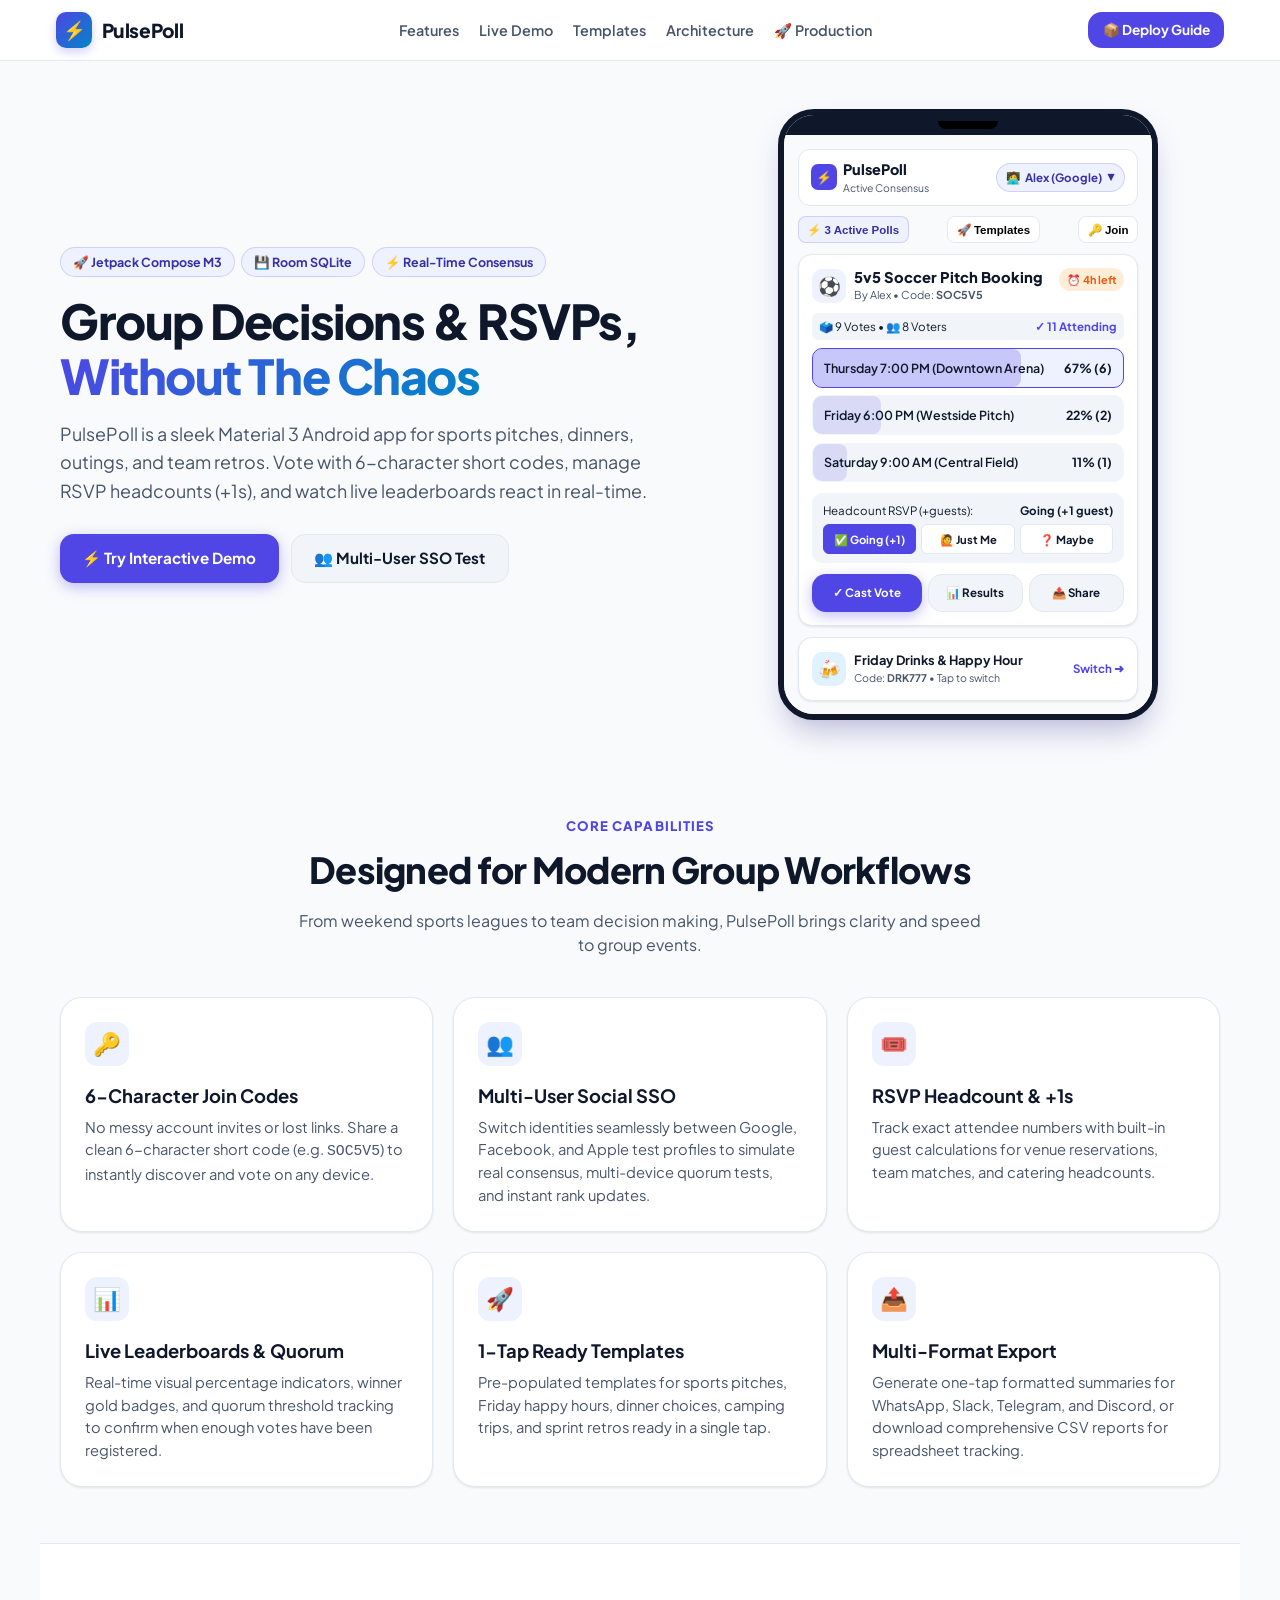
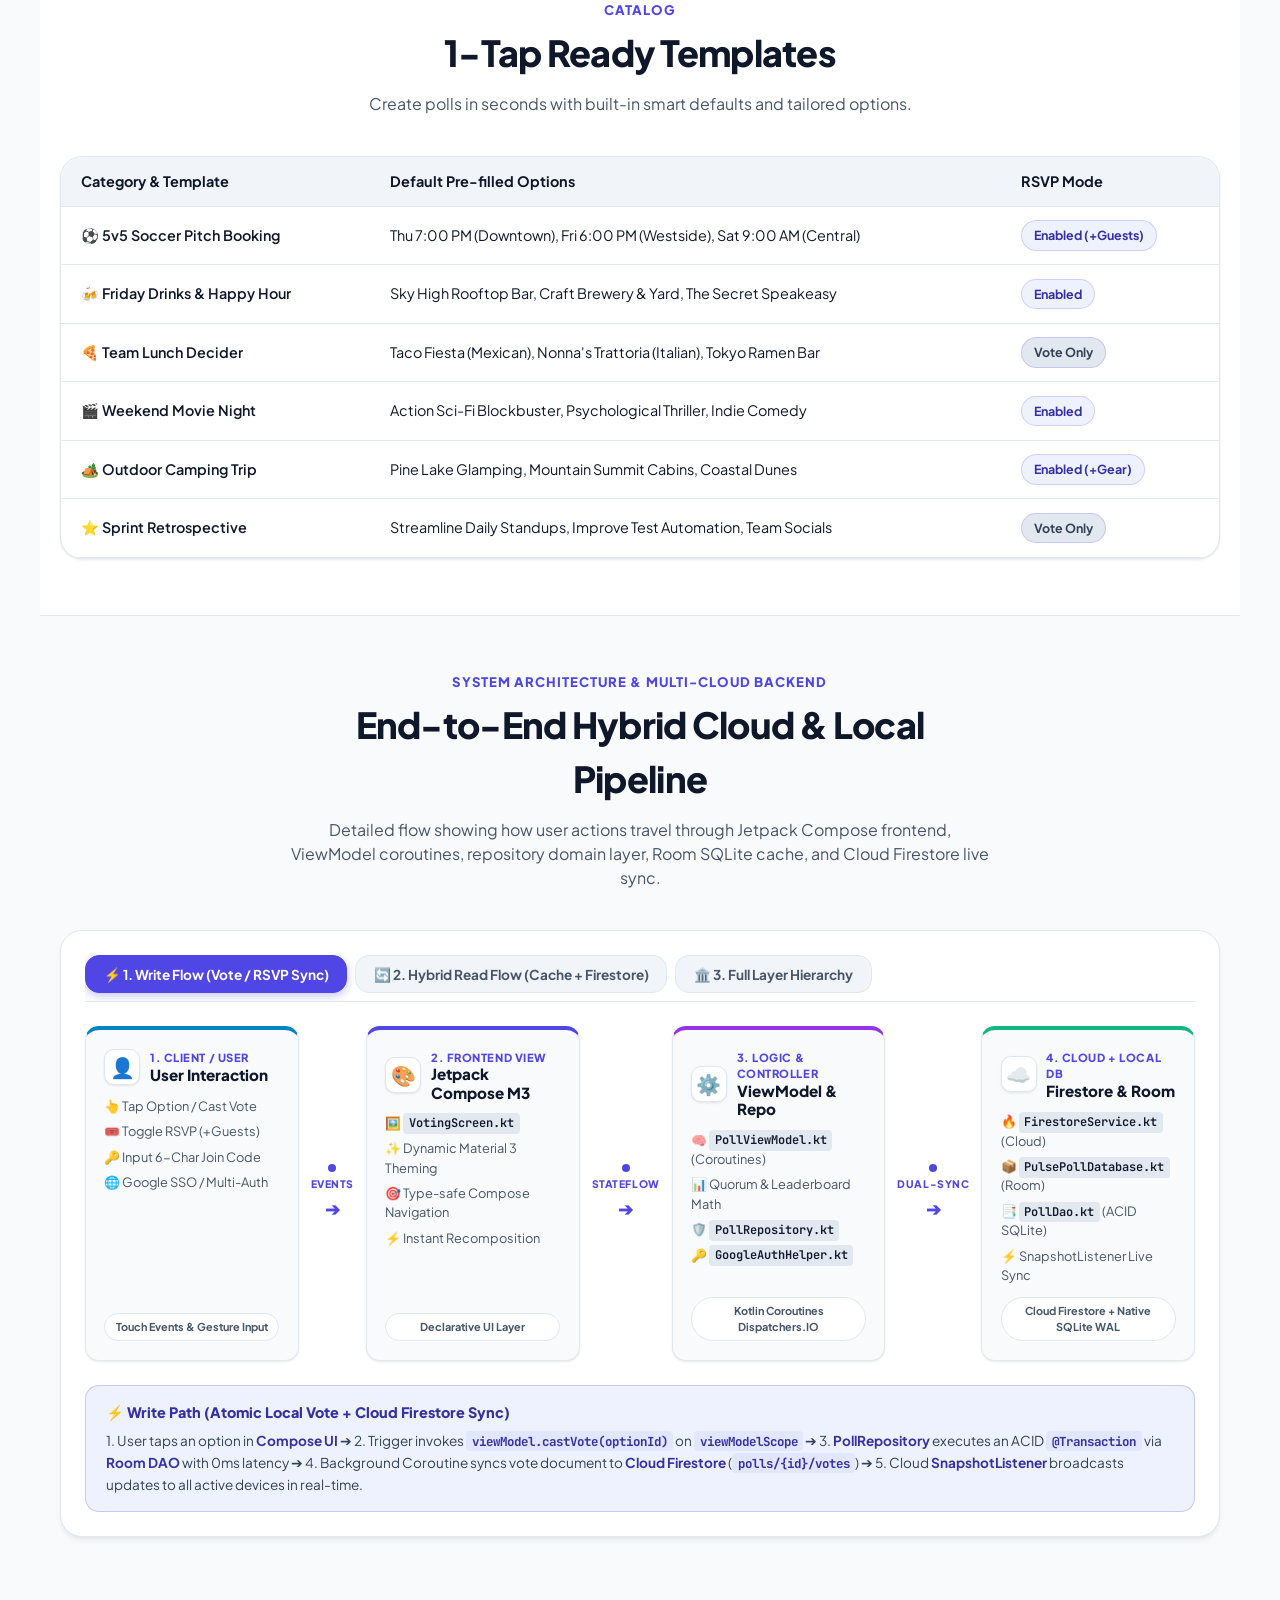
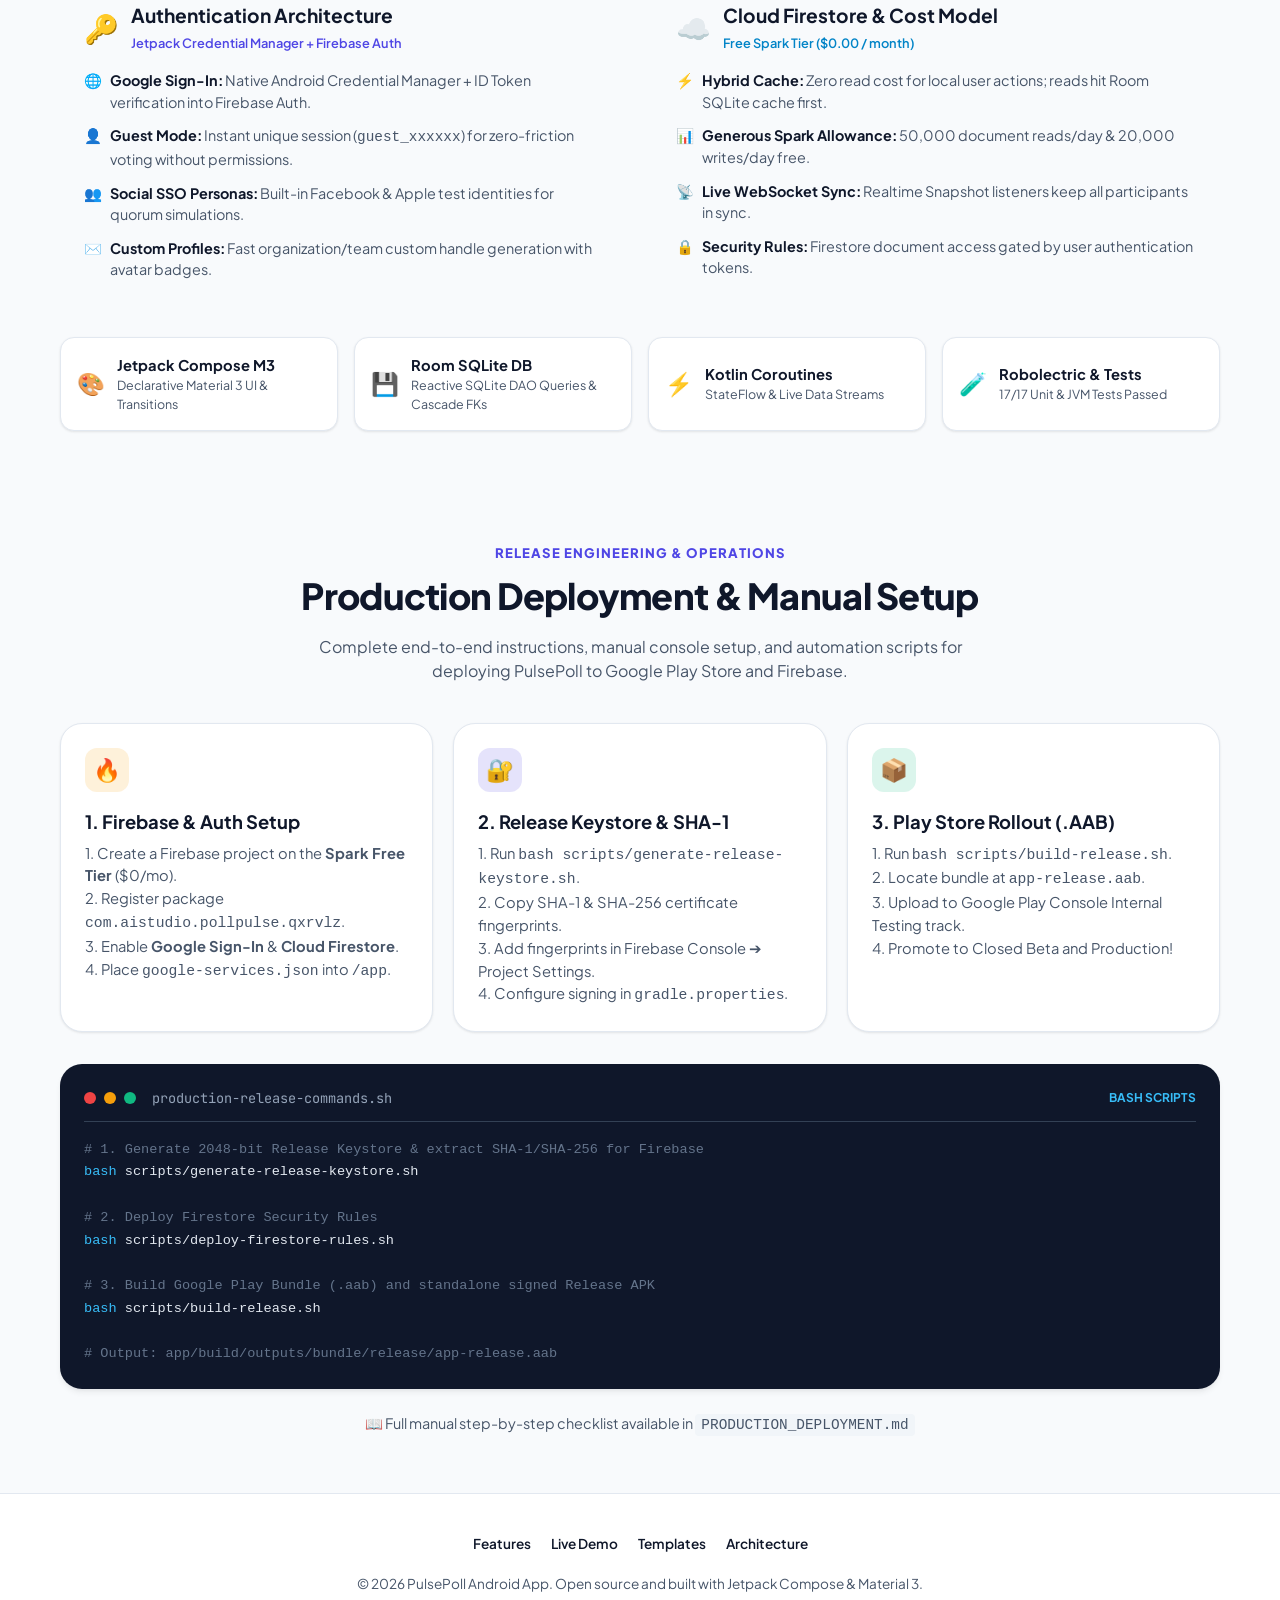
==== commit 973c3531: "feat: add production deployment and setup documentation - Add production guide to documentation - De" ====
--- a/docs/index.html
+++ b/docs/index.html
@@ -1058,10 +1058,11 @@
         <li><a href="#demo">Live Demo</a></li>
         <li><a href="#templates">Templates</a></li>
         <li><a href="#architecture">Architecture</a></li>
+        <li><a href="#production">🚀 Production</a></li>
       </ul>
       <div>
-        <a href="#architecture" class="header-cta-btn">
-          ⭐ Architecture
+        <a href="#production" class="header-cta-btn">
+          📦 Deploy Guide
         </a>
       </div>
     </div>
@@ -1651,6 +1652,79 @@
           <p>17/17 Unit & JVM Tests Passed</p>
         </div>
       </div>
+    </div>
+  </section>
+
+  <!-- Production Deployment & Manual Setup Guide -->
+  <section class="section" id="production">
+    <div class="section-header">
+      <div class="section-subtitle">Release Engineering & Operations</div>
+      <h2 class="section-title">Production Deployment & Manual Setup</h2>
+      <p style="color: var(--on-surface-variant);">Complete end-to-end instructions, manual console setup, and automation scripts for deploying PulsePoll to Google Play Store and Firebase.</p>
+    </div>
+
+    <!-- Production Setup Grid -->
+    <div class="grid-3" style="margin-bottom: 2rem;">
+      <!-- Step 1: Firebase Console -->
+      <div class="feature-card">
+        <div class="feature-icon-box" style="background: rgba(245, 158, 11, 0.15); color: #F59E0B;">🔥</div>
+        <h3>1. Firebase & Auth Setup</h3>
+        <p>1. Create a Firebase project on the <b>Spark Free Tier</b> ($0/mo).<br>
+        2. Register package <code>com.aistudio.pollpulse.qxrvlz</code>.<br>
+        3. Enable <b>Google Sign-In</b> & <b>Cloud Firestore</b>.<br>
+        4. Place <code>google-services.json</code> into <code>/app</code>.</p>
+      </div>
+
+      <!-- Step 2: SHA-1 & Keystore -->
+      <div class="feature-card">
+        <div class="feature-icon-box" style="background: rgba(79, 70, 229, 0.15); color: var(--primary);">🔐</div>
+        <h3>2. Release Keystore & SHA-1</h3>
+        <p>1. Run <code>bash scripts/generate-release-keystore.sh</code>.<br>
+        2. Copy SHA-1 & SHA-256 certificate fingerprints.<br>
+        3. Add fingerprints in Firebase Console ➔ Project Settings.<br>
+        4. Configure signing in <code>gradle.properties</code>.</p>
+      </div>
+
+      <!-- Step 3: Google Play Bundle -->
+      <div class="feature-card">
+        <div class="feature-icon-box" style="background: rgba(16, 185, 129, 0.15); color: #10B981;">📦</div>
+        <h3>3. Play Store Rollout (.AAB)</h3>
+        <p>1. Run <code>bash scripts/build-release.sh</code>.<br>
+        2. Locate bundle at <code>app-release.aab</code>.<br>
+        3. Upload to Google Play Console Internal Testing track.<br>
+        4. Promote to Closed Beta and Production!</p>
+      </div>
+    </div>
+
+    <!-- Production Commands Code Snippet Box -->
+    <div style="background: #0F172A; border-radius: var(--radius-lg); padding: 1.5rem; color: #F8FAFC; box-shadow: var(--shadow-md);">
+      <div style="display: flex; justify-content: space-between; align-items: center; margin-bottom: 1rem; border-bottom: 1px solid #334155; padding-bottom: 0.75rem;">
+        <div style="display: flex; align-items: center; gap: 0.5rem;">
+          <span style="display: inline-block; width: 12px; height: 12px; border-radius: 50%; background: #EF4444;"></span>
+          <span style="display: inline-block; width: 12px; height: 12px; border-radius: 50%; background: #F59E0B;"></span>
+          <span style="display: inline-block; width: 12px; height: 12px; border-radius: 50%; background: #10B981;"></span>
+          <span style="font-family: 'JetBrains Mono', monospace; font-size: 0.85rem; color: #94A3B8; margin-left: 0.5rem;">production-release-commands.sh</span>
+        </div>
+        <span style="font-size: 0.75rem; color: #38BDF8; font-weight: 700;">BASH SCRIPTS</span>
+      </div>
+
+      <pre style="margin: 0; font-family: 'JetBrains Mono', monospace; font-size: 0.85rem; line-height: 1.6; overflow-x: auto; color: #E2E8F0;"><code><span style="color: #64748B;"># 1. Generate 2048-bit Release Keystore & extract SHA-1/SHA-256 for Firebase</span>
+<span style="color: #38BDF8;">bash</span> scripts/generate-release-keystore.sh
+
+<span style="color: #64748B;"># 2. Deploy Firestore Security Rules</span>
+<span style="color: #38BDF8;">bash</span> scripts/deploy-firestore-rules.sh
+
+<span style="color: #64748B;"># 3. Build Google Play Bundle (.aab) and standalone signed Release APK</span>
+<span style="color: #38BDF8;">bash</span> scripts/build-release.sh
+
+<span style="color: #64748B;"># Output: app/build/outputs/bundle/release/app-release.aab</span></code></pre>
+    </div>
+
+    <!-- Link to full markdown guide -->
+    <div style="text-align: center; margin-top: 1.5rem;">
+      <p style="font-size: 0.9rem; color: var(--on-surface-variant);">
+        📖 Full manual step-by-step checklist available in <code style="background: var(--surface-variant); padding: 0.2rem 0.4rem; border-radius: 4px;">PRODUCTION_DEPLOYMENT.md</code>
+      </p>
     </div>
   </section>
 
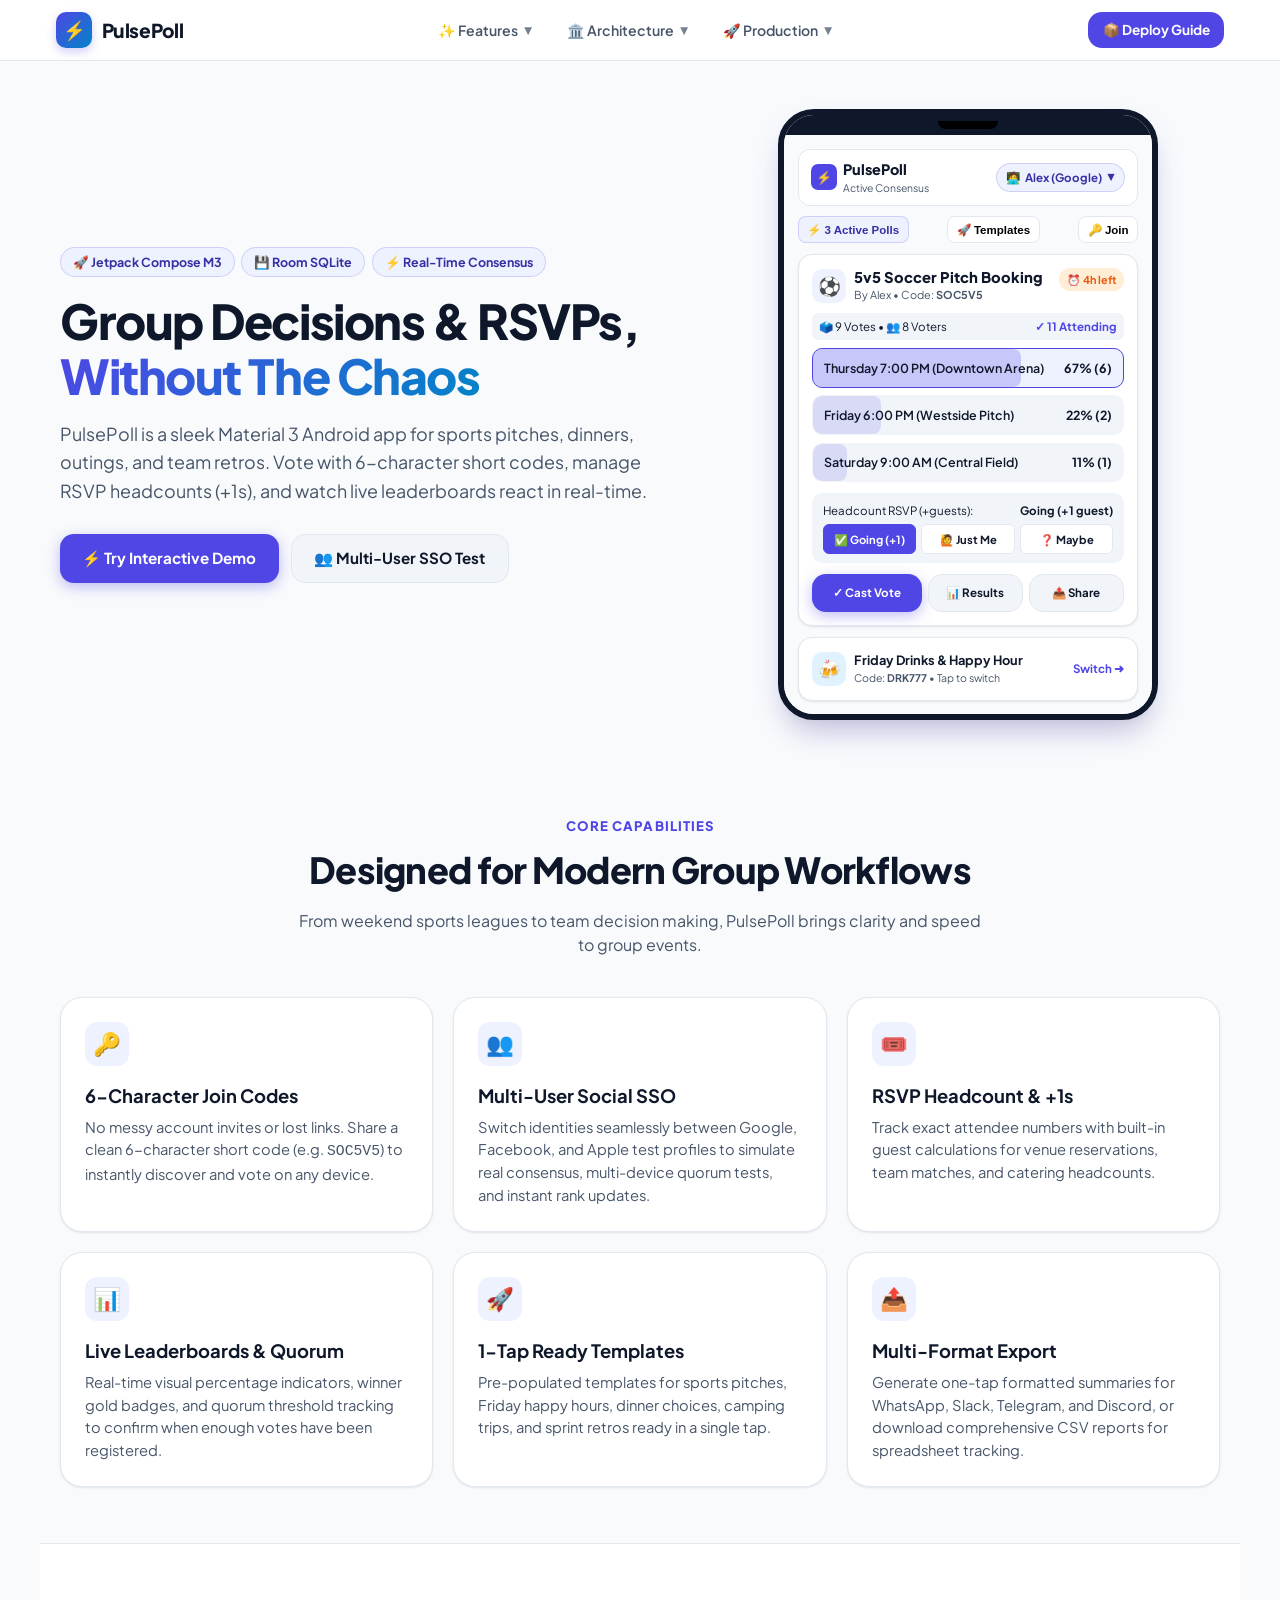
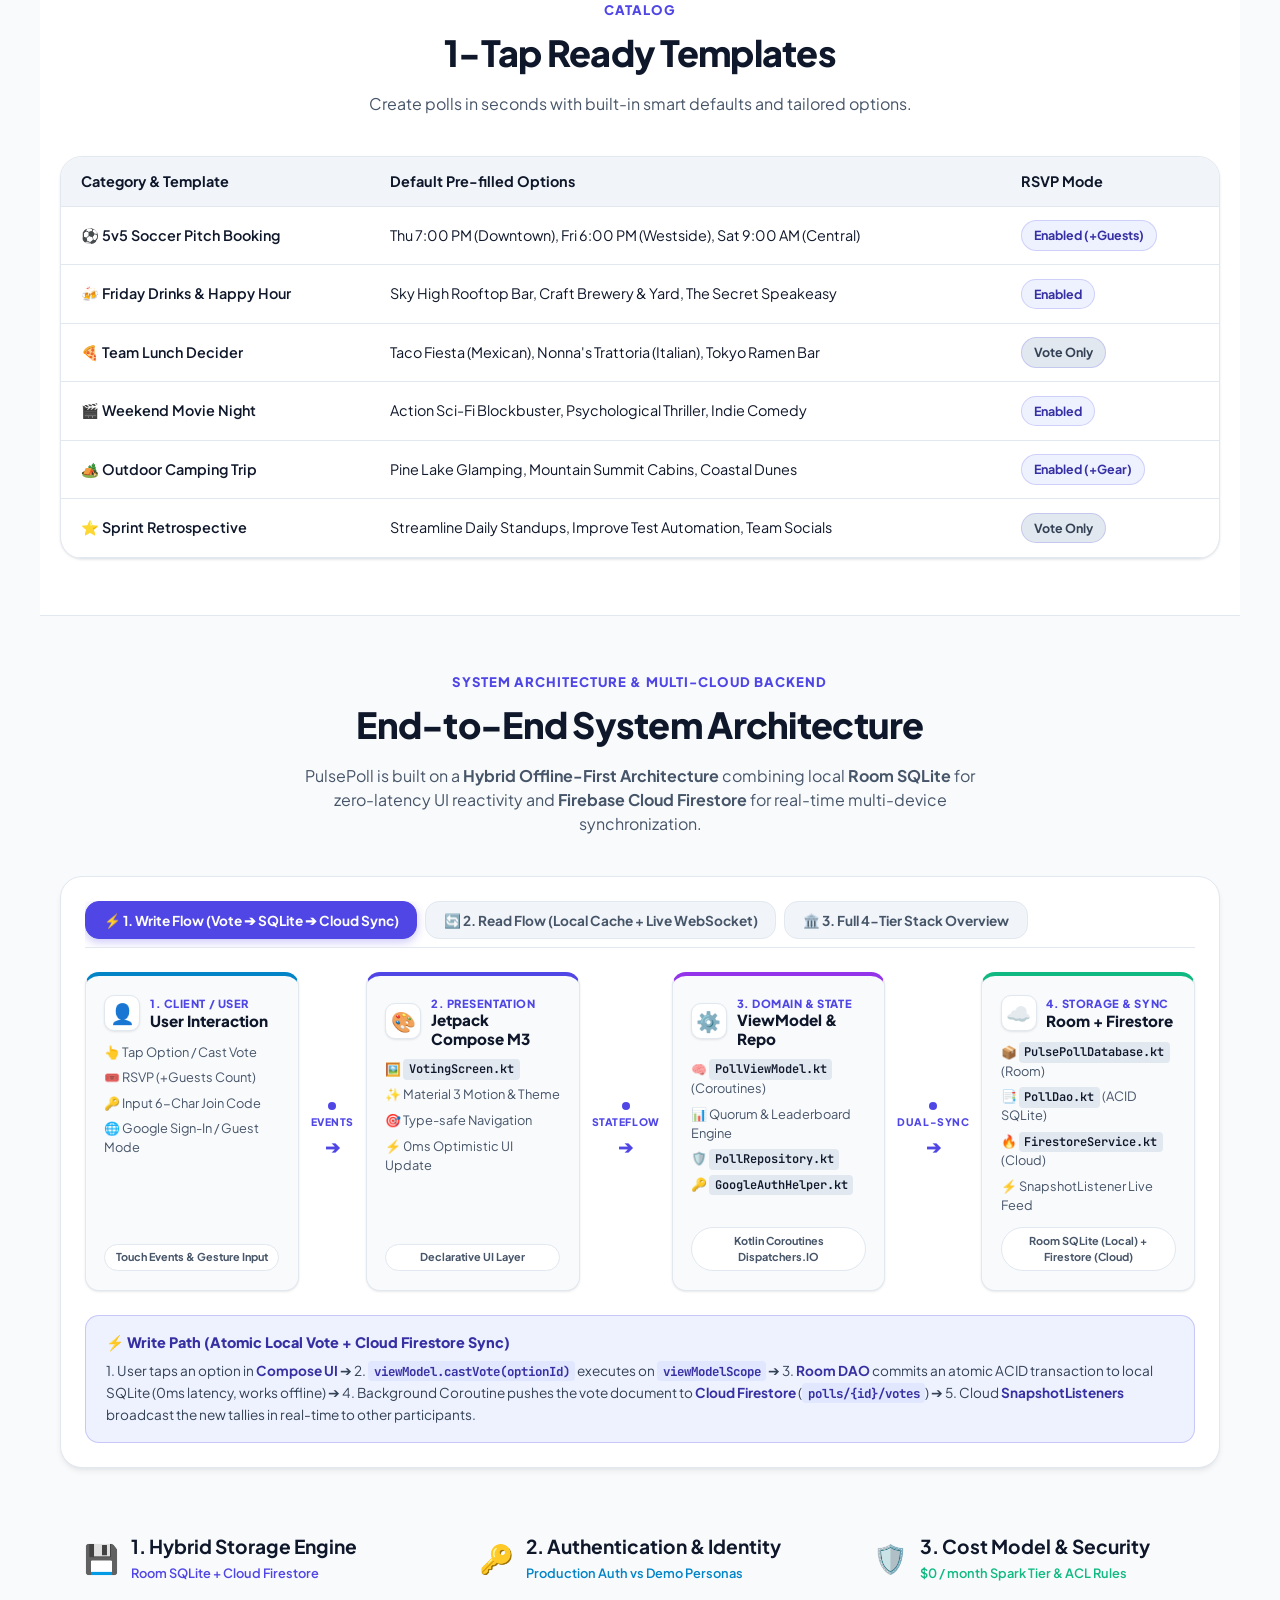
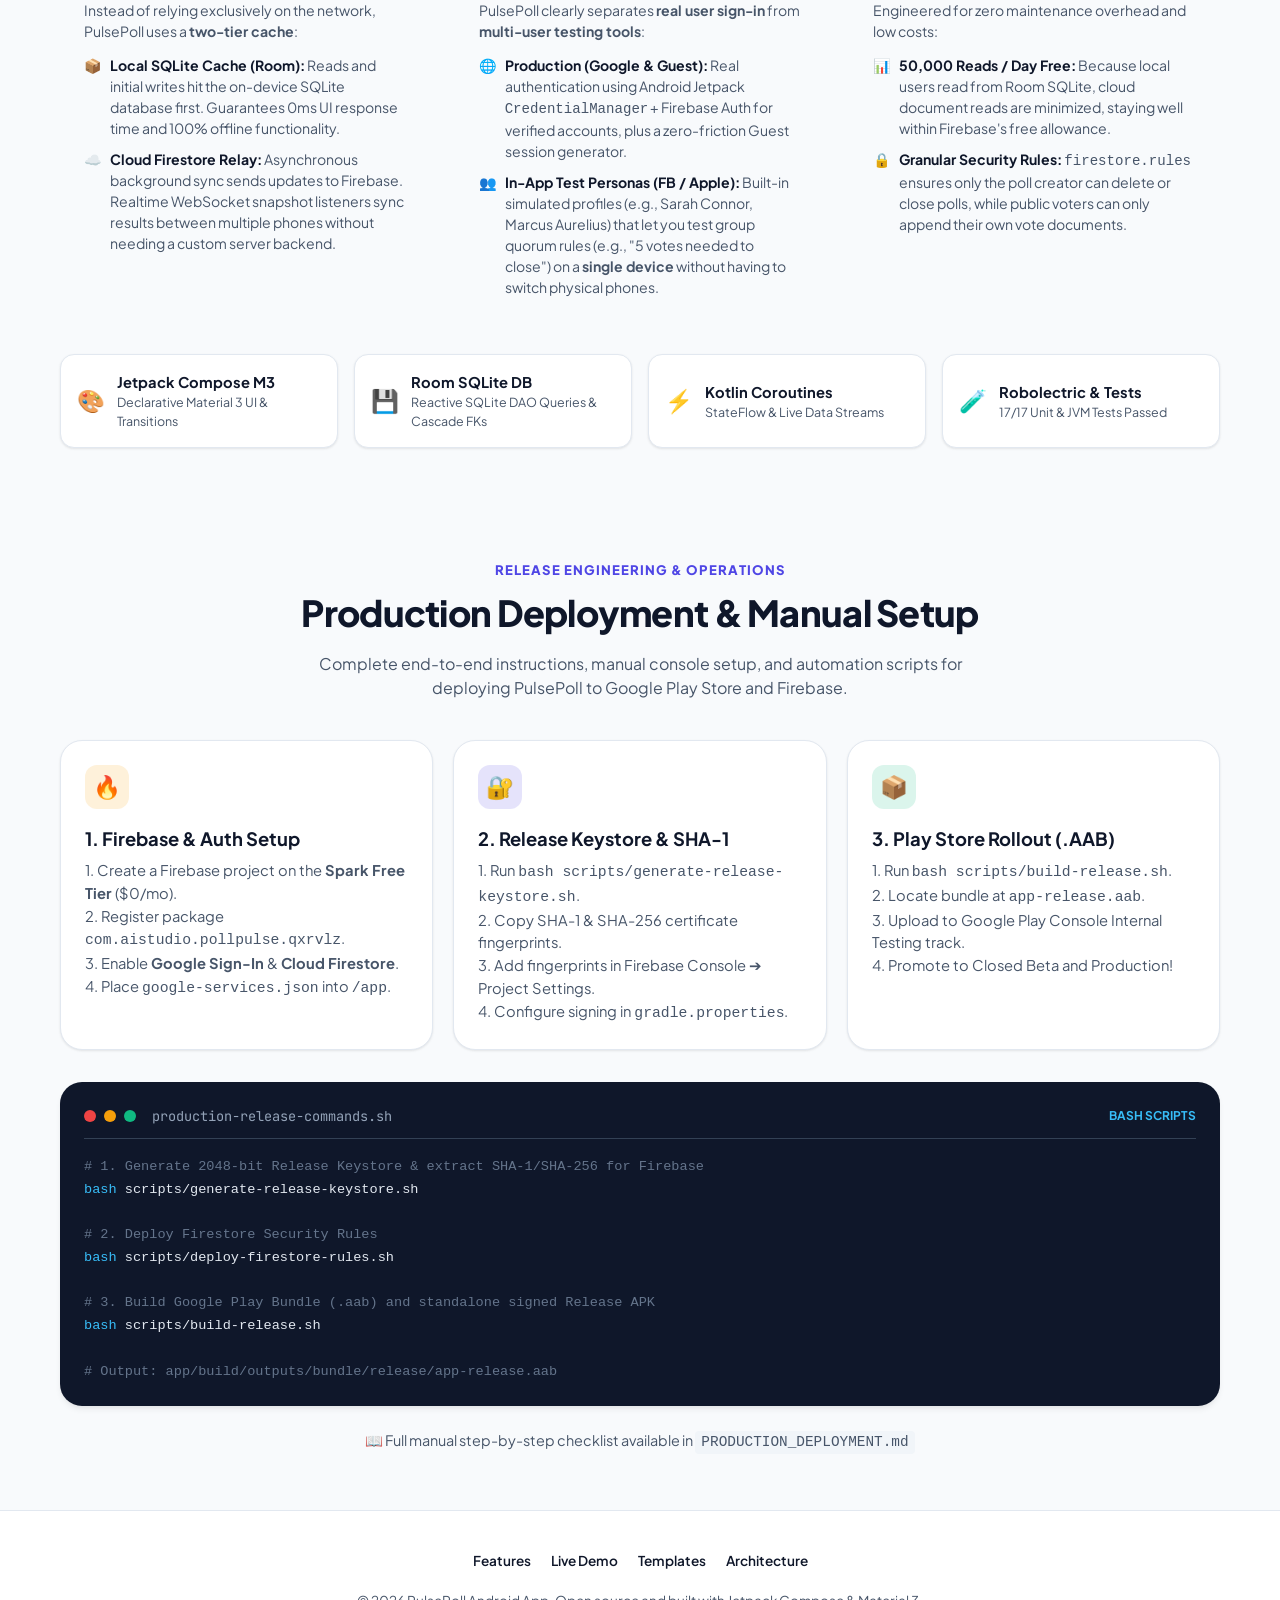
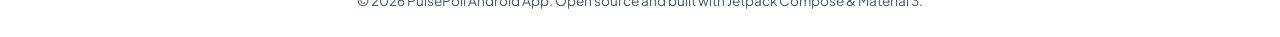
==== commit f451ad67: "feat(docs): implement navigation dropdown menus Enhance the documentation header by adding dropdown " ====
--- a/docs/index.html
+++ b/docs/index.html
@@ -115,20 +115,128 @@
     .nav-links {
       display: flex;
       align-items: center;
-      gap: 1.25rem;
+      gap: 0.75rem;
       list-style: none;
-    }
-
-    .nav-links a {
+      margin: 0;
+      padding: 0;
+    }
+
+    .nav-item {
+      position: relative;
+    }
+
+    .nav-link, .dropdown-trigger {
+      display: inline-flex;
+      align-items: center;
+      gap: 0.35rem;
+      padding: 0.45rem 0.7rem;
       text-decoration: none;
       color: var(--on-surface-variant);
       font-weight: 600;
-      font-size: 0.9rem;
-      transition: color 0.15s;
-    }
-
-    .nav-links a:hover {
+      font-size: 0.88rem;
+      border-radius: var(--radius-sm);
+      transition: all 0.15s ease;
+      background: transparent;
+      border: none;
+      cursor: pointer;
+      font-family: inherit;
+    }
+
+    .nav-link:hover, .dropdown-trigger:hover, .nav-item:hover .dropdown-trigger {
       color: var(--primary);
+      background: rgba(79, 70, 229, 0.08);
+    }
+
+    .dropdown-chevron {
+      font-size: 0.65rem;
+      transition: transform 0.2s ease;
+      opacity: 0.75;
+    }
+
+    .nav-item:hover .dropdown-chevron, .nav-item.open .dropdown-chevron {
+      transform: rotate(180deg);
+      opacity: 1;
+    }
+
+    /* Dropdown Menu Container */
+    .dropdown-menu {
+      position: absolute;
+      top: 100%;
+      left: 0;
+      min-width: 260px;
+      background: var(--surface);
+      border: 1px solid var(--outline-variant);
+      border-radius: var(--radius-md);
+      box-shadow: 0 10px 25px -5px rgba(0, 0, 0, 0.1), 0 8px 10px -6px rgba(0, 0, 0, 0.1);
+      padding: 0.5rem;
+      opacity: 0;
+      visibility: hidden;
+      transform: translateY(8px);
+      transition: all 0.2s cubic-bezier(0.16, 1, 0.3, 1);
+      z-index: 1100;
+      display: flex;
+      flex-direction: column;
+      gap: 0.25rem;
+    }
+
+    /* Show on hover or active class */
+    .nav-item:hover .dropdown-menu,
+    .nav-item.open .dropdown-menu {
+      opacity: 1;
+      visibility: visible;
+      transform: translateY(4px);
+    }
+
+    .dropdown-item {
+      display: flex;
+      align-items: flex-start;
+      gap: 0.65rem;
+      padding: 0.55rem 0.65rem;
+      border-radius: var(--radius-sm);
+      text-decoration: none;
+      color: var(--on-surface);
+      transition: background 0.15s ease;
+    }
+
+    .dropdown-item:hover {
+      background: var(--surface-container-high);
+    }
+
+    .dropdown-item-icon {
+      font-size: 1.15rem;
+      flex-shrink: 0;
+      margin-top: 1px;
+    }
+
+    .dropdown-item-content {
+      display: flex;
+      flex-direction: column;
+    }
+
+    .dropdown-item-title {
+      font-size: 0.85rem;
+      font-weight: 700;
+      color: var(--on-surface);
+      line-height: 1.2;
+    }
+
+    .dropdown-item-desc {
+      font-size: 0.72rem;
+      color: var(--on-surface-variant);
+      margin-top: 0.15rem;
+      line-height: 1.3;
+    }
+
+    .dropdown-divider {
+      height: 1px;
+      background: var(--outline-variant);
+      margin: 0.35rem 0;
+    }
+
+    .header-actions {
+      display: flex;
+      align-items: center;
+      gap: 0.75rem;
     }
 
     .header-cta-btn {
@@ -150,10 +258,58 @@
       background: var(--primary-hover);
     }
 
+    /* Mobile Hamburger Menu Toggle Button */
+    .mobile-menu-toggle {
+      display: none;
+      background: transparent;
+      border: 1px solid var(--outline-variant);
+      border-radius: var(--radius-sm);
+      padding: 0.4rem 0.6rem;
+      font-size: 1.15rem;
+      cursor: pointer;
+      color: var(--on-surface);
+    }
+
+    /* Mobile Drawer */
+    .mobile-nav-drawer {
+      display: none;
+      position: fixed;
+      top: 60px;
+      left: 0;
+      right: 0;
+      bottom: 0;
+      background: rgba(15, 23, 42, 0.5);
+      backdrop-filter: blur(4px);
+      z-index: 1200;
+      opacity: 0;
+      visibility: hidden;
+      transition: opacity 0.2s ease;
+    }
+
+    .mobile-nav-drawer.open {
+      display: block;
+      opacity: 1;
+      visibility: visible;
+    }
+
+    .mobile-nav-panel {
+      background: var(--surface);
+      max-height: 80vh;
+      overflow-y: auto;
+      padding: 1.25rem;
+      box-shadow: var(--shadow-lg);
+      border-bottom: 2px solid var(--primary);
+    }
+
     /* Mobile Nav Rules */
-    @media (max-width: 820px) {
+    @media (max-width: 960px) {
       .nav-links {
         display: none;
+      }
+      .mobile-menu-toggle {
+        display: flex;
+        align-items: center;
+        justify-content: center;
       }
       .nav-container {
         padding: 0.65rem 1rem;
@@ -1046,27 +1202,186 @@
 </head>
 <body>
 
-  <!-- Top Header Navigation -->
+  <!-- Top Header Navigation with Dropdown Menus -->
   <header>
     <div class="nav-container">
       <a href="#" class="brand">
         <div class="brand-icon">⚡</div>
         <div class="brand-title">PulsePoll</div>
       </a>
+
+      <!-- Desktop Navigation with Dropdowns -->
       <ul class="nav-links">
-        <li><a href="#features">Features</a></li>
-        <li><a href="#demo">Live Demo</a></li>
-        <li><a href="#templates">Templates</a></li>
-        <li><a href="#architecture">Architecture</a></li>
-        <li><a href="#production">🚀 Production</a></li>
+        <!-- Dropdown 1: Features & Showcase -->
+        <li class="nav-item" id="navFeaturesItem">
+          <button class="dropdown-trigger" onclick="toggleNavDropdown(event, 'featuresDropdown')">
+            <span>✨ Features</span>
+            <span class="dropdown-chevron">▼</span>
+          </button>
+          <div class="dropdown-menu" id="featuresDropdown">
+            <a href="#features" class="dropdown-item" onclick="closeAllNavDropdowns()">
+              <span class="dropdown-item-icon">⚡</span>
+              <div class="dropdown-item-content">
+                <span class="dropdown-item-title">Core App Features</span>
+                <span class="dropdown-item-desc">6-char short codes, RSVP headcounts & live leaderboards</span>
+              </div>
+            </a>
+            <a href="#demo" class="dropdown-item" onclick="closeAllNavDropdowns()">
+              <span class="dropdown-item-icon">📱</span>
+              <div class="dropdown-item-content">
+                <span class="dropdown-item-title">Interactive Live Demo</span>
+                <span class="dropdown-item-desc">Vote, switch personas & RSVP on live simulated phone</span>
+              </div>
+            </a>
+            <a href="#templates" class="dropdown-item" onclick="closeAllNavDropdowns()">
+              <span class="dropdown-item-icon">📋</span>
+              <div class="dropdown-item-content">
+                <span class="dropdown-item-title">Poll Templates</span>
+                <span class="dropdown-item-desc">Sports pitches, dinners, outings & sprint retros</span>
+              </div>
+            </a>
+          </div>
+        </li>
+
+        <!-- Dropdown 2: Architecture & Backend -->
+        <li class="nav-item" id="navArchItem">
+          <button class="dropdown-trigger" onclick="toggleNavDropdown(event, 'archDropdown')">
+            <span>🏛️ Architecture</span>
+            <span class="dropdown-chevron">▼</span>
+          </button>
+          <div class="dropdown-menu" id="archDropdown">
+            <a href="#architecture" class="dropdown-item" onclick="closeAllNavDropdowns(); switchArchTab('write');">
+              <span class="dropdown-item-icon">⚡</span>
+              <div class="dropdown-item-content">
+                <span class="dropdown-item-title">Write Pipeline</span>
+                <span class="dropdown-item-desc">Compose ➔ ViewModel ➔ Room DAO ➔ Cloud Firestore</span>
+              </div>
+            </a>
+            <a href="#architecture" class="dropdown-item" onclick="closeAllNavDropdowns(); switchArchTab('read');">
+              <span class="dropdown-item-icon">🔄</span>
+              <div class="dropdown-item-content">
+                <span class="dropdown-item-title">Reactive Read Stream</span>
+                <span class="dropdown-item-desc">Local Room SQLite cache + WebSocket SnapshotListeners</span>
+              </div>
+            </a>
+            <a href="#architecture" class="dropdown-item" onclick="closeAllNavDropdowns(); switchArchTab('full');">
+              <span class="dropdown-item-icon">🏛️</span>
+              <div class="dropdown-item-content">
+                <span class="dropdown-item-title">4-Tier System Hierarchy</span>
+                <span class="dropdown-item-desc">Complete Clean MVVM layer separation diagram</span>
+              </div>
+            </a>
+            <div class="dropdown-divider"></div>
+            <a href="#architecture" class="dropdown-item" onclick="closeAllNavDropdowns()">
+              <span class="dropdown-item-icon">🔑</span>
+              <div class="dropdown-item-content">
+                <span class="dropdown-item-title">Auth & Personas Matrix</span>
+                <span class="dropdown-item-desc">Google Sign-In, Guest mode & In-App Demo Personas</span>
+              </div>
+            </a>
+          </div>
+        </li>
+
+        <!-- Dropdown 3: Deployment & Operations -->
+        <li class="nav-item" id="navProdItem">
+          <button class="dropdown-trigger" onclick="toggleNavDropdown(event, 'prodDropdown')">
+            <span>🚀 Production</span>
+            <span class="dropdown-chevron">▼</span>
+          </button>
+          <div class="dropdown-menu" id="prodDropdown">
+            <a href="#production" class="dropdown-item" onclick="closeAllNavDropdowns()">
+              <span class="dropdown-item-icon">🔥</span>
+              <div class="dropdown-item-content">
+                <span class="dropdown-item-title">Firebase Console Runbook</span>
+                <span class="dropdown-item-desc">Spark Free Tier setup & google-services.json placement</span>
+              </div>
+            </a>
+            <a href="#production" class="dropdown-item" onclick="closeAllNavDropdowns()">
+              <span class="dropdown-item-icon">🔐</span>
+              <div class="dropdown-item-content">
+                <span class="dropdown-item-title">Keystore & SHA-1 Setup</span>
+                <span class="dropdown-item-desc">Google Sign-In fingerprint extraction helper</span>
+              </div>
+            </a>
+            <a href="#production" class="dropdown-item" onclick="closeAllNavDropdowns()">
+              <span class="dropdown-item-icon">📦</span>
+              <div class="dropdown-item-content">
+                <span class="dropdown-item-title">Google Play Release (.AAB)</span>
+                <span class="dropdown-item-desc">Production App Bundle compilation & Play Store checklist</span>
+              </div>
+            </a>
+          </div>
+        </li>
       </ul>
-      <div>
+
+      <!-- Right Action & Mobile Toggle -->
+      <div class="header-actions">
         <a href="#production" class="header-cta-btn">
           📦 Deploy Guide
         </a>
+        <button class="mobile-menu-toggle" id="mobileMenuBtn" onclick="toggleMobileNav()" aria-label="Toggle navigation menu">
+          ☰
+        </button>
       </div>
     </div>
   </header>
+
+  <!-- Mobile Navigation Drawer -->
+  <div class="mobile-nav-drawer" id="mobileNavDrawer" onclick="closeMobileNavOnBackdrop(event)">
+    <div class="mobile-nav-panel">
+      <div style="display: flex; justify-content: space-between; align-items: center; margin-bottom: 1rem; padding-bottom: 0.5rem; border-bottom: 1px solid var(--outline-variant);">
+        <div style="font-weight: 800; font-size: 1.1rem; color: var(--primary);">⚡ PulsePoll Navigation</div>
+        <button onclick="toggleMobileNav()" style="background: none; border: none; font-size: 1.25rem; cursor: pointer;">✕</button>
+      </div>
+
+      <div style="display: flex; flex-direction: column; gap: 1rem;">
+        <div>
+          <div style="font-size: 0.75rem; font-weight: 700; color: var(--primary); text-transform: uppercase; margin-bottom: 0.4rem;">App & Showcase</div>
+          <div style="display: flex; flex-direction: column; gap: 0.35rem;">
+            <a href="#features" class="dropdown-item" onclick="toggleMobileNav()">
+              <span>⚡</span> <span>Core Features</span>
+            </a>
+            <a href="#demo" class="dropdown-item" onclick="toggleMobileNav()">
+              <span>📱</span> <span>Interactive Phone Demo</span>
+            </a>
+            <a href="#templates" class="dropdown-item" onclick="toggleMobileNav()">
+              <span>📋</span> <span>Poll Templates</span>
+            </a>
+          </div>
+        </div>
+
+        <div>
+          <div style="font-size: 0.75rem; font-weight: 700; color: var(--secondary); text-transform: uppercase; margin-bottom: 0.4rem;">Engineering & Backend</div>
+          <div style="display: flex; flex-direction: column; gap: 0.35rem;">
+            <a href="#architecture" class="dropdown-item" onclick="toggleMobileNav(); switchArchTab('write');">
+              <span>⚡</span> <span>Write Pipeline (Room + Cloud)</span>
+            </a>
+            <a href="#architecture" class="dropdown-item" onclick="toggleMobileNav(); switchArchTab('read');">
+              <span>🔄</span> <span>Read Stream (Local Cache + Sync)</span>
+            </a>
+            <a href="#architecture" class="dropdown-item" onclick="toggleMobileNav(); switchArchTab('full');">
+              <span>🏛️</span> <span>Full Layer Hierarchy</span>
+            </a>
+          </div>
+        </div>
+
+        <div>
+          <div style="font-size: 0.75rem; font-weight: 700; color: #10B981; text-transform: uppercase; margin-bottom: 0.4rem;">Production Operations</div>
+          <div style="display: flex; flex-direction: column; gap: 0.35rem;">
+            <a href="#production" class="dropdown-item" onclick="toggleMobileNav()">
+              <span>🔥</span> <span>Firebase Setup Runbook</span>
+            </a>
+            <a href="#production" class="dropdown-item" onclick="toggleMobileNav()">
+              <span>🔐</span> <span>Keystore & Google Sign-In</span>
+            </a>
+            <a href="#production" class="dropdown-item" onclick="toggleMobileNav()">
+              <span>📦</span> <span>Build Play Bundle (.AAB)</span>
+            </a>
+          </div>
+        </div>
+      </div>
+    </div>
+  </div>
 
   <!-- Hero Section -->
   <section class="hero-section">
@@ -1420,21 +1735,23 @@
   <section class="section" id="architecture">
     <div class="section-header">
       <div class="section-subtitle">System Architecture & Multi-Cloud Backend</div>
-      <h2 class="section-title">End-to-End Hybrid Cloud & Local Pipeline</h2>
-      <p style="color: var(--on-surface-variant);">Detailed flow showing how user actions travel through Jetpack Compose frontend, ViewModel coroutines, repository domain layer, Room SQLite cache, and Cloud Firestore live sync.</p>
+      <h2 class="section-title">End-to-End System Architecture</h2>
+      <p style="color: var(--on-surface-variant); max-width: 760px; margin: 0 auto;">
+        PulsePoll is built on a <b>Hybrid Offline-First Architecture</b> combining local <b>Room SQLite</b> for zero-latency UI reactivity and <b>Firebase Cloud Firestore</b> for real-time multi-device synchronization.
+      </p>
     </div>
 
     <!-- Interactive Data Flow Diagram Container -->
     <div class="arch-diagram-wrapper">
       <div class="arch-tabs">
         <button class="arch-tab-btn active" id="tabWriteFlow" onclick="switchArchTab('write')">
-          ⚡ 1. Write Flow (Vote / RSVP Sync)
+          ⚡ 1. Write Flow (Vote ➔ SQLite ➔ Cloud Sync)
         </button>
         <button class="arch-tab-btn" id="tabReadFlow" onclick="switchArchTab('read')">
-          🔄 2. Hybrid Read Flow (Cache + Firestore)
+          🔄 2. Read Flow (Local Cache + Live WebSocket)
         </button>
         <button class="arch-tab-btn" id="tabFullStack" onclick="switchArchTab('full')">
-          🏛️ 3. Full Layer Hierarchy
+          🏛️ 3. Full 4-Tier Stack Overview
         </button>
       </div>
 
@@ -1455,9 +1772,9 @@
             <div class="arch-node-body">
               <ul class="arch-spec-list">
                 <li>👆 Tap Option / Cast Vote</li>
-                <li>🎟️ Toggle RSVP (+Guests)</li>
+                <li>🎟️ RSVP (+Guests Count)</li>
                 <li>🔑 Input 6-Char Join Code</li>
-                <li>🌐 Google SSO / Multi-Auth</li>
+                <li>🌐 Google Sign-In / Guest Mode</li>
               </ul>
             </div>
             <div class="arch-node-badge">Touch Events & Gesture Input</div>
@@ -1475,16 +1792,16 @@
             <div class="arch-node-header">
               <div class="arch-node-icon">🎨</div>
               <div>
-                <span class="arch-layer-tag">2. Frontend View</span>
+                <span class="arch-layer-tag">2. Presentation</span>
                 <h4 class="arch-node-title">Jetpack Compose M3</h4>
               </div>
             </div>
             <div class="arch-node-body">
               <ul class="arch-spec-list">
                 <li>🖼️ <code>VotingScreen.kt</code></li>
-                <li>✨ Dynamic Material 3 Theming</li>
-                <li>🎯 Type-safe Compose Navigation</li>
-                <li>⚡ Instant Recomposition</li>
+                <li>✨ Material 3 Motion & Theme</li>
+                <li>🎯 Type-safe Navigation</li>
+                <li>⚡ 0ms Optimistic UI Update</li>
               </ul>
             </div>
             <div class="arch-node-badge">Declarative UI Layer</div>
@@ -1502,14 +1819,14 @@
             <div class="arch-node-header">
               <div class="arch-node-icon">⚙️</div>
               <div>
-                <span class="arch-layer-tag">3. Logic & Controller</span>
+                <span class="arch-layer-tag">3. Domain & State</span>
                 <h4 class="arch-node-title">ViewModel & Repo</h4>
               </div>
             </div>
             <div class="arch-node-body">
               <ul class="arch-spec-list">
                 <li>🧠 <code>PollViewModel.kt</code> (Coroutines)</li>
-                <li>📊 Quorum & Leaderboard Math</li>
+                <li>📊 Quorum & Leaderboard Engine</li>
                 <li>🛡️ <code>PollRepository.kt</code></li>
                 <li>🔑 <code>GoogleAuthHelper.kt</code></li>
               </ul>
@@ -1529,19 +1846,19 @@
             <div class="arch-node-header">
               <div class="arch-node-icon">☁️</div>
               <div>
-                <span class="arch-layer-tag">4. Cloud + Local DB</span>
-                <h4 class="arch-node-title">Firestore & Room</h4>
+                <span class="arch-layer-tag">4. Storage & Sync</span>
+                <h4 class="arch-node-title">Room + Firestore</h4>
               </div>
             </div>
             <div class="arch-node-body">
               <ul class="arch-spec-list">
-                <li>🔥 <code>FirestoreService.kt</code> (Cloud)</li>
                 <li>📦 <code>PulsePollDatabase.kt</code> (Room)</li>
                 <li>📑 <code>PollDao.kt</code> (ACID SQLite)</li>
-                <li>⚡ SnapshotListener Live Sync</li>
+                <li>🔥 <code>FirestoreService.kt</code> (Cloud)</li>
+                <li>⚡ SnapshotListener Live Feed</li>
               </ul>
             </div>
-            <div class="arch-node-badge">Cloud Firestore + Native SQLite WAL</div>
+            <div class="arch-node-badge">Room SQLite (Local) + Firestore (Cloud)</div>
           </div>
 
         </div>
@@ -1552,71 +1869,87 @@
             ⚡ Write Path (Atomic Local Vote + Cloud Firestore Sync)
           </div>
           <p class="flow-summary-desc" id="flowSummaryDesc">
-            1. User taps an option in <b>Compose UI</b> ➔ 2. Trigger invokes <code>viewModel.castVote(optionId)</code> on <code>viewModelScope</code> ➔ 3. <b>PollRepository</b> executes an ACID <code>@Transaction</code> via <b>Room DAO</b> with 0ms latency ➔ 4. Background Coroutine syncs vote document to <b>Cloud Firestore</b> (<code>polls/{id}/votes</code>) ➔ 5. Cloud <b>SnapshotListener</b> broadcasts updates to all active devices in real-time.
+            1. User taps an option in <b>Compose UI</b> ➔ 2. <code>viewModel.castVote(optionId)</code> executes on <code>viewModelScope</code> ➔ 3. <b>Room DAO</b> commits an atomic ACID transaction to local SQLite (0ms latency, works offline) ➔ 4. Background Coroutine pushes the vote document to <b>Cloud Firestore</b> (<code>polls/{id}/votes</code>) ➔ 5. Cloud <b>SnapshotListeners</b> broadcast the new tallies in real-time to other participants.
           </p>
         </div>
       </div>
     </div>
 
-    <!-- Supported Authentication Matrix & Cloud Architecture Cards -->
+    <!-- Architectural Deep Dive: 3 Pillar Explanations -->
     <div style="display: grid; grid-template-columns: repeat(auto-fit, minmax(320px, 1fr)); gap: 1.5rem; margin-top: 2.5rem;">
-      <!-- Auth Support Card -->
+      
+      <!-- Card 1: Hybrid Storage Model -->
+      <div style="background: var(--surface-container-low); border: 1px solid var(--outline-variant); border-radius: var(--radius-lg); padding: 1.5rem;">
+        <div style="display: flex; align-items: center; gap: 0.75rem; margin-bottom: 1rem;">
+          <span style="font-size: 1.75rem;">💾</span>
+          <div>
+            <h3 style="margin: 0; font-size: 1.2rem; color: var(--on-surface);">1. Hybrid Storage Engine</h3>
+            <span style="font-size: 0.8rem; color: var(--primary); font-weight: 600;">Room SQLite + Cloud Firestore</span>
+          </div>
+        </div>
+        <p style="font-size: 0.88rem; color: var(--on-surface-variant); line-height: 1.5; margin-bottom: 0.75rem;">
+          Instead of relying exclusively on the network, PulsePoll uses a <b>two-tier cache</b>:
+        </p>
+        <ul style="list-style: none; padding: 0; margin: 0; display: flex; flex-direction: column; gap: 0.6rem; font-size: 0.88rem; color: var(--on-surface-variant);">
+          <li style="display: flex; gap: 0.5rem;">
+            <span>📦</span>
+            <div><strong style="color: var(--on-surface);">Local SQLite Cache (Room):</strong> Reads and initial writes hit the on-device SQLite database first. Guarantees 0ms UI response time and 100% offline functionality.</div>
+          </li>
+          <li style="display: flex; gap: 0.5rem;">
+            <span>☁️</span>
+            <div><strong style="color: var(--on-surface);">Cloud Firestore Relay:</strong> Asynchronous background sync sends updates to Firebase. Realtime WebSocket snapshot listeners sync results between multiple phones without needing a custom server backend.</div>
+          </li>
+        </ul>
+      </div>
+
+      <!-- Card 2: Production Auth vs In-App Demo Personas -->
       <div style="background: var(--surface-container-low); border: 1px solid var(--outline-variant); border-radius: var(--radius-lg); padding: 1.5rem;">
         <div style="display: flex; align-items: center; gap: 0.75rem; margin-bottom: 1rem;">
           <span style="font-size: 1.75rem;">🔑</span>
           <div>
-            <h3 style="margin: 0; font-size: 1.2rem; color: var(--on-surface);">Authentication Architecture</h3>
-            <span style="font-size: 0.8rem; color: var(--primary); font-weight: 600;">Jetpack Credential Manager + Firebase Auth</span>
+            <h3 style="margin: 0; font-size: 1.2rem; color: var(--on-surface);">2. Authentication & Identity</h3>
+            <span style="font-size: 0.8rem; color: var(--secondary); font-weight: 600;">Production Auth vs Demo Personas</span>
           </div>
         </div>
-        <ul style="list-style: none; padding: 0; margin: 0; display: flex; flex-direction: column; gap: 0.75rem; font-size: 0.9rem; color: var(--on-surface-variant);">
-          <li style="display: flex; gap: 0.5rem; align-items: flex-start;">
+        <p style="font-size: 0.88rem; color: var(--on-surface-variant); line-height: 1.5; margin-bottom: 0.75rem;">
+          PulsePoll clearly separates <b>real user sign-in</b> from <b>multi-user testing tools</b>:
+        </p>
+        <ul style="list-style: none; padding: 0; margin: 0; display: flex; flex-direction: column; gap: 0.6rem; font-size: 0.88rem; color: var(--on-surface-variant);">
+          <li style="display: flex; gap: 0.5rem;">
             <span>🌐</span>
-            <div><strong style="color: var(--on-surface);">Google Sign-In:</strong> Native Android Credential Manager + ID Token verification into Firebase Auth.</div>
+            <div><strong style="color: var(--on-surface);">Production (Google & Guest):</strong> Real authentication using Android Jetpack <code>CredentialManager</code> + Firebase Auth for verified accounts, plus a zero-friction Guest session generator.</div>
           </li>
-          <li style="display: flex; gap: 0.5rem; align-items: flex-start;">
-            <span>👤</span>
-            <div><strong style="color: var(--on-surface);">Guest Mode:</strong> Instant unique session (<code>guest_xxxxxx</code>) for zero-friction voting without permissions.</div>
-          </li>
-          <li style="display: flex; gap: 0.5rem; align-items: flex-start;">
+          <li style="display: flex; gap: 0.5rem;">
             <span>👥</span>
-            <div><strong style="color: var(--on-surface);">Social SSO Personas:</strong> Built-in Facebook & Apple test identities for quorum simulations.</div>
-          </li>
-          <li style="display: flex; gap: 0.5rem; align-items: flex-start;">
-            <span>✉️</span>
-            <div><strong style="color: var(--on-surface);">Custom Profiles:</strong> Fast organization/team custom handle generation with avatar badges.</div>
+            <div><strong style="color: var(--on-surface);">In-App Test Personas (FB / Apple):</strong> Built-in simulated profiles (e.g., Sarah Connor, Marcus Aurelius) that let you test group quorum rules (e.g., "5 votes needed to close") on a <b>single device</b> without having to switch physical phones.</div>
           </li>
         </ul>
       </div>
 
-      <!-- Cloud Infrastructure & Cost Card -->
+      <!-- Card 3: Free Spark Tier & Security -->
       <div style="background: var(--surface-container-low); border: 1px solid var(--outline-variant); border-radius: var(--radius-lg); padding: 1.5rem;">
         <div style="display: flex; align-items: center; gap: 0.75rem; margin-bottom: 1rem;">
-          <span style="font-size: 1.75rem;">☁️</span>
+          <span style="font-size: 1.75rem;">🛡️</span>
           <div>
-            <h3 style="margin: 0; font-size: 1.2rem; color: var(--on-surface);">Cloud Firestore & Cost Model</h3>
-            <span style="font-size: 0.8rem; color: var(--secondary); font-weight: 600;">Free Spark Tier ($0.00 / month)</span>
+            <h3 style="margin: 0; font-size: 1.2rem; color: var(--on-surface);">3. Cost Model & Security</h3>
+            <span style="font-size: 0.8rem; color: #10B981; font-weight: 600;">$0 / month Spark Tier & ACL Rules</span>
           </div>
         </div>
-        <ul style="list-style: none; padding: 0; margin: 0; display: flex; flex-direction: column; gap: 0.75rem; font-size: 0.9rem; color: var(--on-surface-variant);">
-          <li style="display: flex; gap: 0.5rem; align-items: flex-start;">
-            <span>⚡</span>
-            <div><strong style="color: var(--on-surface);">Hybrid Cache:</strong> Zero read cost for local user actions; reads hit Room SQLite cache first.</div>
+        <p style="font-size: 0.88rem; color: var(--on-surface-variant); line-height: 1.5; margin-bottom: 0.75rem;">
+          Engineered for zero maintenance overhead and low costs:
+        </p>
+        <ul style="list-style: none; padding: 0; margin: 0; display: flex; flex-direction: column; gap: 0.6rem; font-size: 0.88rem; color: var(--on-surface-variant);">
+          <li style="display: flex; gap: 0.5rem;">
+            <span>📊</span>
+            <div><strong style="color: var(--on-surface);">50,000 Reads / Day Free:</strong> Because local users read from Room SQLite, cloud document reads are minimized, staying well within Firebase's free allowance.</div>
           </li>
-          <li style="display: flex; gap: 0.5rem; align-items: flex-start;">
-            <span>📊</span>
-            <div><strong style="color: var(--on-surface);">Generous Spark Allowance:</strong> 50,000 document reads/day & 20,000 writes/day free.</div>
-          </li>
-          <li style="display: flex; gap: 0.5rem; align-items: flex-start;">
-            <span>📡</span>
-            <div><strong style="color: var(--on-surface);">Live WebSocket Sync:</strong> Realtime Snapshot listeners keep all participants in sync.</div>
-          </li>
-          <li style="display: flex; gap: 0.5rem; align-items: flex-start;">
+          <li style="display: flex; gap: 0.5rem;">
             <span>🔒</span>
-            <div><strong style="color: var(--on-surface);">Security Rules:</strong> Firestore document access gated by user authentication tokens.</div>
+            <div><strong style="color: var(--on-surface);">Granular Security Rules:</strong> <code>firestore.rules</code> ensures only the poll creator can delete or close polls, while public voters can only append their own vote documents.</div>
           </li>
         </ul>
       </div>
+
     </div>
 
     <!-- Technical Specs Summary Grid -->
@@ -2018,18 +2351,18 @@
 
       if (mode === 'write') {
         document.getElementById('tabWriteFlow').classList.add('active');
-        titleEl.innerHTML = '⚡ 1. Write Flow (Atomic Vote Insertion & Consensus Recalculation)';
-        descEl.innerHTML = '1. <b>User</b> taps option ➔ 2. <b>Compose UI</b> dispatches <code>viewModel.castVote(optionId)</code> ➔ 3. <b>ViewModel</b> launches Coroutine on <code>Dispatchers.IO</code> calling <code>repository.recordVote()</code> ➔ 4. <b>Room DAO</b> executes an ACID <code>@Transaction</code> in <b>SQLite</b> ➔ 5. SQLite WAL commit triggers Room Invalidation Tracker to notify observers.';
-        showToast('⚡ Showing Write Flow Pipeline (User ➔ UI ➔ VM ➔ DB)');
+        titleEl.innerHTML = '⚡ 1. Write Flow (Local Instant Write ➔ Cloud Broadcast)';
+        descEl.innerHTML = '1. <b>User</b> taps an option ➔ 2. <b>Compose UI</b> dispatches <code>viewModel.castVote()</code> ➔ 3. <b>Room SQLite</b> writes the vote locally with <b>0ms latency</b> (offline safe) ➔ 4. <b>Coroutine</b> syncs vote to <b>Cloud Firestore</b> (<code>polls/{id}/votes</code>) ➔ 5. <b>SnapshotListener</b> pushes live vote counts to all other connected devices.';
+        showToast('⚡ Showing Write Flow (UI ➔ Room SQLite ➔ Cloud Firestore)');
       } else if (mode === 'read') {
         document.getElementById('tabReadFlow').classList.add('active');
-        titleEl.innerHTML = '🔄 2. Reactive Read Flow (SQLite Live Flow & State Recomposition)';
-        descEl.innerHTML = '1. <b>Room SQLite</b> detects data change via Invalidation Tracker ➔ 2. <b>PollDao</b> emits updated <code>Flow&lt;PollWithDetails&gt;</code> ➔ 3. <b>Repository</b> maps entities to Domain models ➔ 4. <b>ViewModel</b> collects into <code>StateFlow&lt;PollDetailUiState&gt;</code> ➔ 5. <b>Jetpack Compose</b> triggers targeted recomposition to animate progress bars with <b>0ms lag</b>.';
-        showToast('🔄 Showing Reactive Read Stream (DB ➔ Flow ➔ State ➔ UI)');
+        titleEl.innerHTML = '🔄 2. Read Flow (Fast Local Cache + Real-Time WebSocket)';
+        descEl.innerHTML = '1. <b>Room DAO</b> emits immediate local cached state to <code>StateFlow</code> for instant render ➔ 2. <b>Firestore SnapshotListener</b> listens for remote votes in background ➔ 3. When remote peers vote, incoming delta updates local Room cache ➔ 4. <b>Compose UI</b> seamlessly animates progress bars and leaderboard ranking.';
+        showToast('🔄 Showing Read Flow (Room Cache + Firestore WebSocket)');
       } else {
         document.getElementById('tabFullStack').classList.add('active');
-        titleEl.innerHTML = '🏛️ 3. Full 4-Tier Android Clean MVVM Architecture';
-        descEl.innerHTML = '<b>Tier 1: Client/User</b> (Gesture, Touch, SSO Identity) ➔ <b>Tier 2: Frontend View</b> (Material 3 Composables, Navigation Compose) ➔ <b>Tier 3: Controller/Domain</b> (ViewModel, Kotlin Coroutines, Quorum Leaderboard Engine) ➔ <b>Tier 4: Persistence</b> (Room SQLite, Cascade FKs, WAL Indexing, Encrypted Preferences).';
+        titleEl.innerHTML = '🏛️ 3. 4-Tier Android Architecture Overview';
+        descEl.innerHTML = '<b>Tier 1: Client & Identity:</b> User touch gestures, Google Sign-In & In-App Demo Personas.<br><b>Tier 2: Presentation:</b> Jetpack Compose M3, Type-safe Navigation.<br><b>Tier 3: Domain & State:</b> ViewModel, Coroutines, Quorum & Tiebreaker math.<br><b>Tier 4: Storage & Sync:</b> Local Room SQLite (offline cache) + Firebase Cloud Firestore (live sync).';
         showToast('🏛️ Showing Complete Full-Stack Layer Hierarchy');
       }
     }
@@ -2044,6 +2377,43 @@
       }, 3000);
     }
 
+    // Navigation Dropdowns & Mobile Drawer Handlers
+    function toggleNavDropdown(event, dropdownId) {
+      event.stopPropagation();
+      const targetMenu = document.getElementById(dropdownId);
+      const parentItem = targetMenu.parentElement;
+      const isOpen = parentItem.classList.contains('open');
+
+      closeAllNavDropdowns();
+      if (!isOpen) {
+        parentItem.classList.add('open');
+      }
+    }
+
+    function closeAllNavDropdowns() {
+      document.querySelectorAll('.nav-item').forEach(item => {
+        item.classList.remove('open');
+      });
+    }
+
+    function toggleMobileNav() {
+      const drawer = document.getElementById('mobileNavDrawer');
+      drawer.classList.toggle('open');
+    }
+
+    function closeMobileNavOnBackdrop(event) {
+      if (event.target.id === 'mobileNavDrawer') {
+        toggleMobileNav();
+      }
+    }
+
+    // Close dropdowns on outside click
+    document.addEventListener('click', (event) => {
+      if (!event.target.closest('.nav-item')) {
+        closeAllNavDropdowns();
+      }
+    });
+
     // Initialize on load
     document.addEventListener('DOMContentLoaded', () => {
       renderPoll();
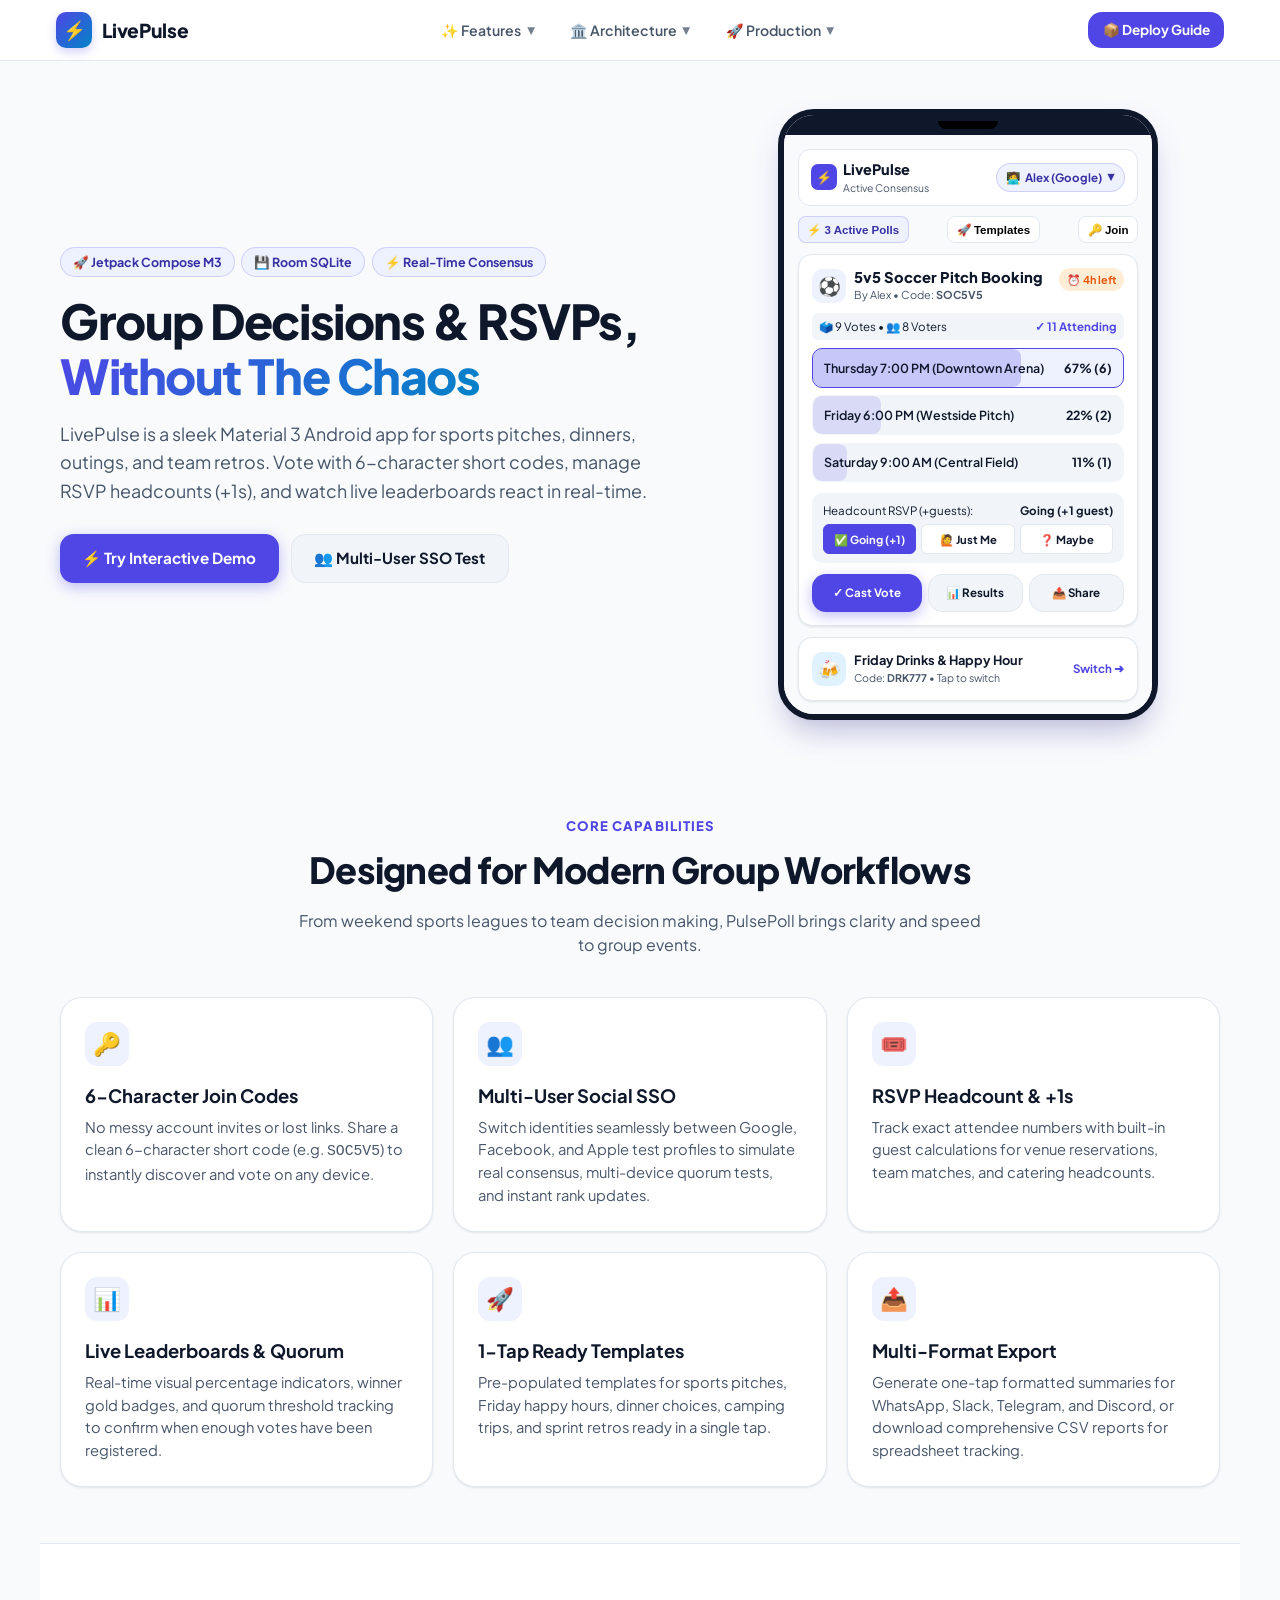
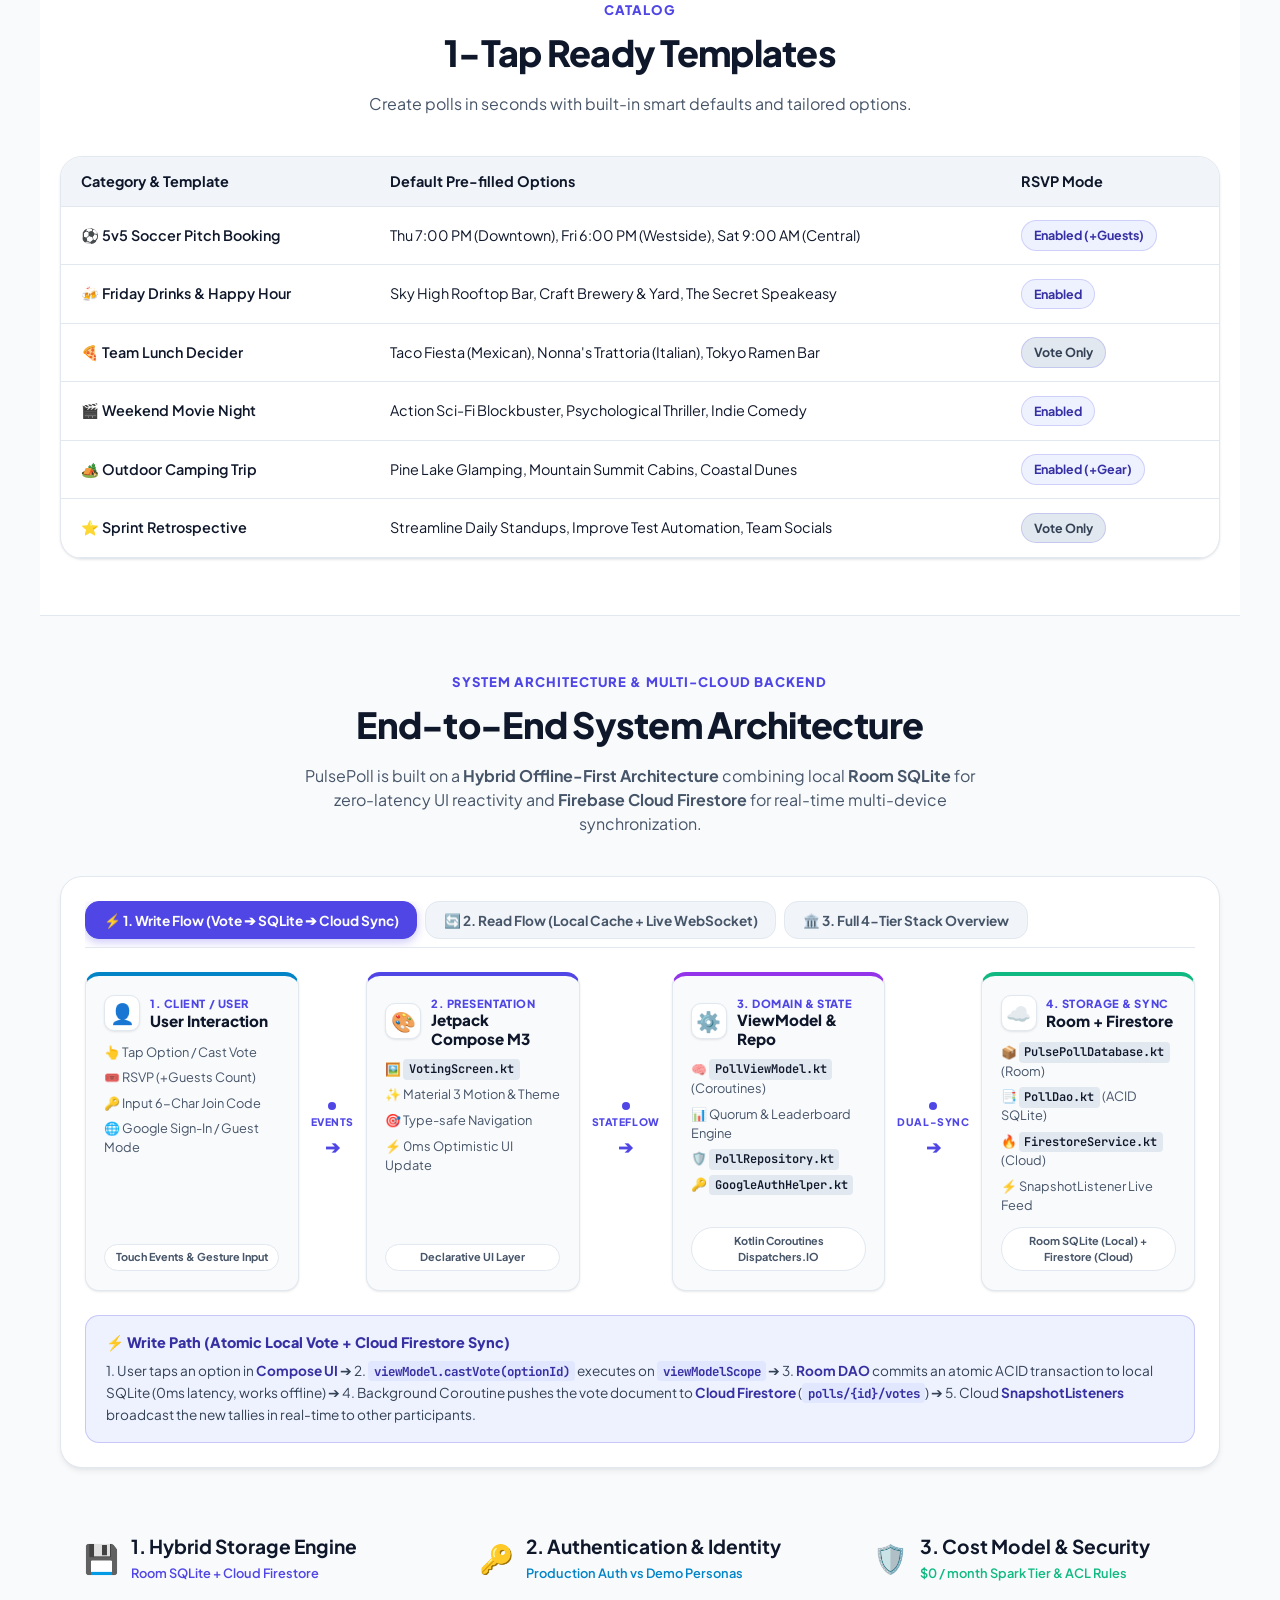
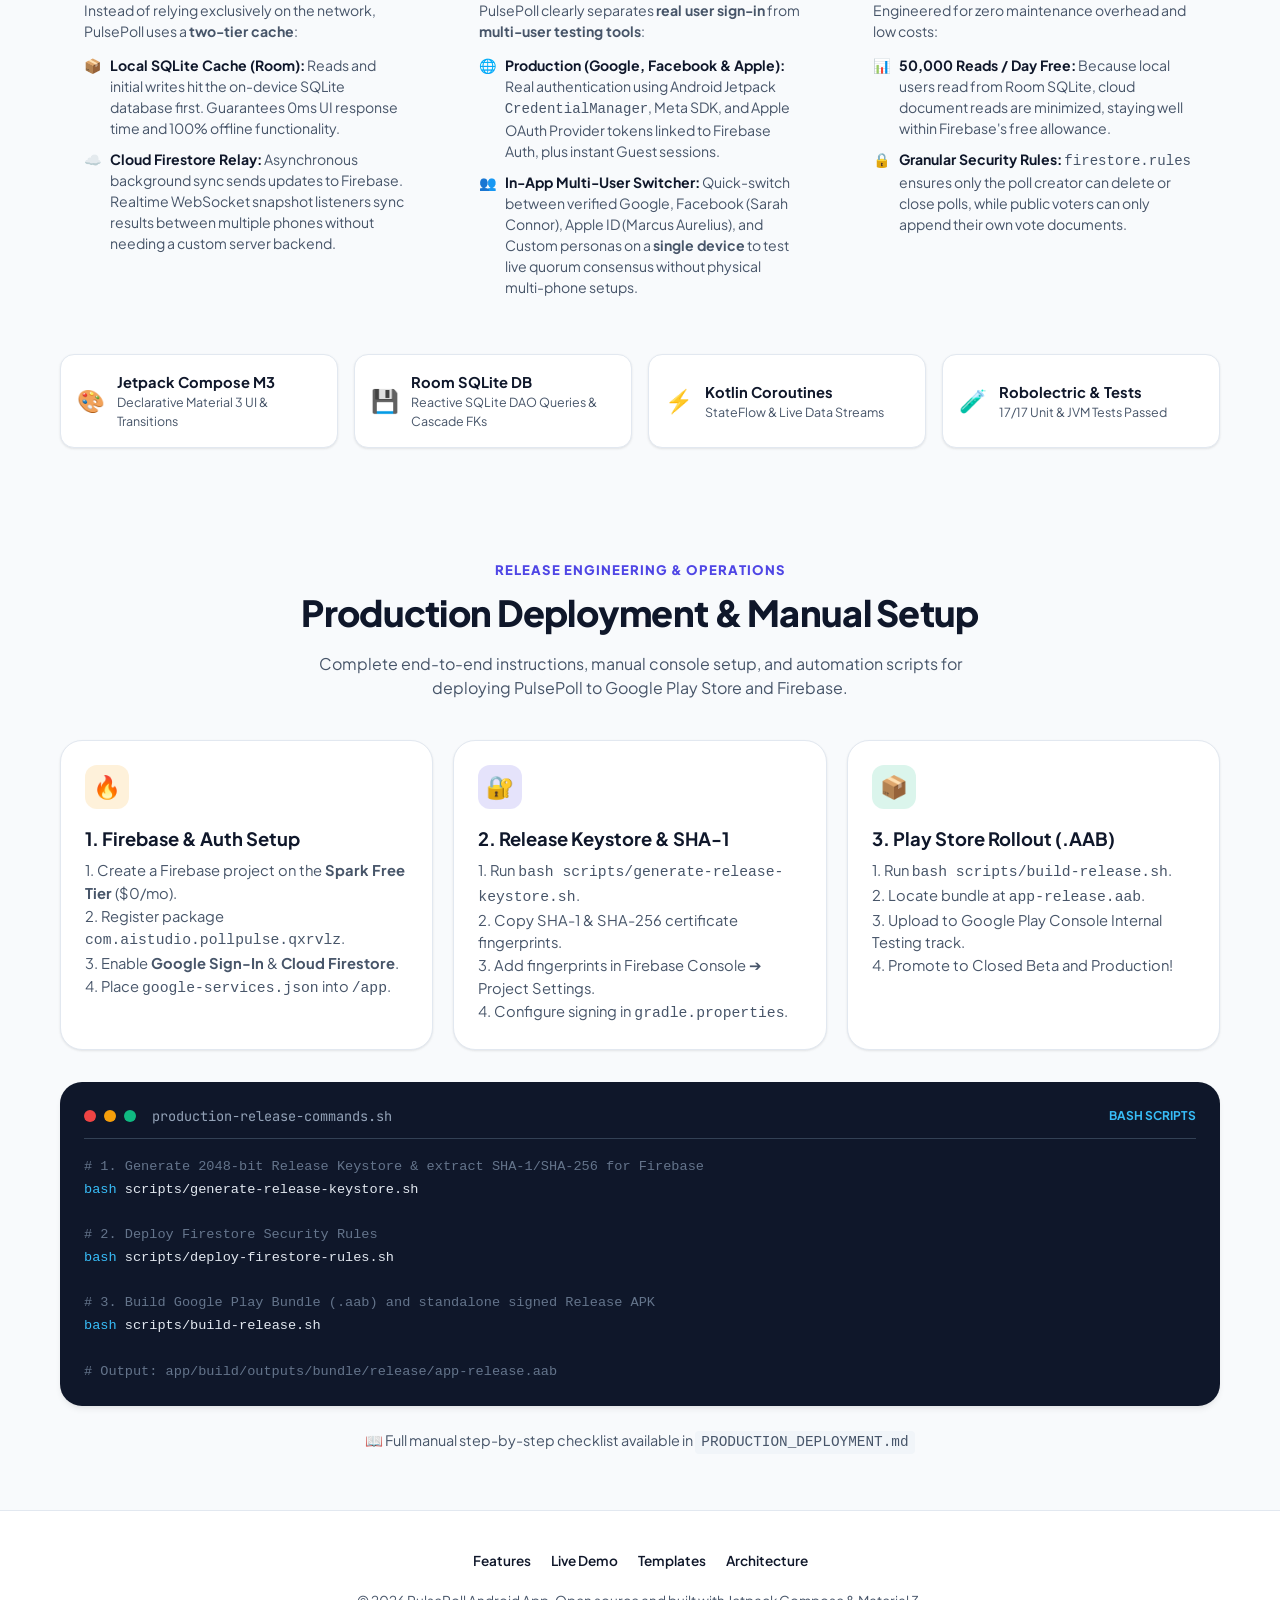
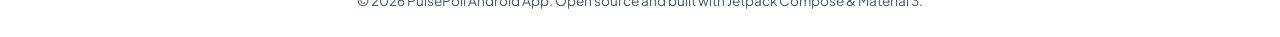
==== commit 7dc04272: "feat: add Apple Sign-In and rebrand to LivePulse - Integrated Apple Sign-In authentication flow - Up" ====
--- a/docs/index.html
+++ b/docs/index.html
@@ -3,7 +3,7 @@
 <head>
   <meta charset="UTF-8" />
   <meta name="viewport" content="width=device-width, initial-scale=1.0, maximum-scale=1.0, user-scalable=no" />
-  <title>PulsePoll - Real-Time Social Polling & Event Consensus for Android</title>
+  <title>LivePulse - Real-Time Social Polling & Event Consensus for Android</title>
   <meta name="description" content="A modern Material Design 3 Android app for organizing group events, making decisions, RSVP headcounts, and real-time voting consensus." />
   <meta name="theme-color" content="#4F46E5" />
   
@@ -1207,7 +1207,7 @@
     <div class="nav-container">
       <a href="#" class="brand">
         <div class="brand-icon">⚡</div>
-        <div class="brand-title">PulsePoll</div>
+        <div class="brand-title">LivePulse</div>
       </a>
 
       <!-- Desktop Navigation with Dropdowns -->
@@ -1393,7 +1393,7 @@
       </div>
       <h1 class="hero-title">Group Decisions & RSVPs, <span>Without The Chaos</span></h1>
       <p class="hero-desc">
-        PulsePoll is a sleek Material 3 Android app for sports pitches, dinners, outings, and team retros. Vote with 6-character short codes, manage RSVP headcounts (+1s), and watch live leaderboards react in real-time.
+        LivePulse is a sleek Material 3 Android app for sports pitches, dinners, outings, and team retros. Vote with 6-character short codes, manage RSVP headcounts (+1s), and watch live leaderboards react in real-time.
       </p>
       <div class="hero-cta">
         <button class="btn btn-primary" id="heroDemoBtn" onclick="triggerHeroInteractiveDemo()">
@@ -1416,7 +1416,7 @@
             <div class="app-topbar-left">
               <div class="app-brand-logo">⚡</div>
               <div>
-                <div class="app-title-text">PulsePoll</div>
+                <div class="app-title-text">LivePulse</div>
                 <div style="font-size: 0.65rem; color: var(--on-surface-variant);">Active Consensus</div>
               </div>
             </div>
@@ -1917,11 +1917,11 @@
         <ul style="list-style: none; padding: 0; margin: 0; display: flex; flex-direction: column; gap: 0.6rem; font-size: 0.88rem; color: var(--on-surface-variant);">
           <li style="display: flex; gap: 0.5rem;">
             <span>🌐</span>
-            <div><strong style="color: var(--on-surface);">Production (Google & Guest):</strong> Real authentication using Android Jetpack <code>CredentialManager</code> + Firebase Auth for verified accounts, plus a zero-friction Guest session generator.</div>
+            <div><strong style="color: var(--on-surface);">Production (Google, Facebook & Apple):</strong> Real authentication using Android Jetpack <code>CredentialManager</code>, Meta SDK, and Apple OAuth Provider tokens linked to Firebase Auth, plus instant Guest sessions.</div>
           </li>
           <li style="display: flex; gap: 0.5rem;">
             <span>👥</span>
-            <div><strong style="color: var(--on-surface);">In-App Test Personas (FB / Apple):</strong> Built-in simulated profiles (e.g., Sarah Connor, Marcus Aurelius) that let you test group quorum rules (e.g., "5 votes needed to close") on a <b>single device</b> without having to switch physical phones.</div>
+            <div><strong style="color: var(--on-surface);">In-App Multi-User Switcher:</strong> Quick-switch between verified Google, Facebook (Sarah Connor), Apple ID (Marcus Aurelius), and Custom personas on a <b>single device</b> to test live quorum consensus without physical multi-phone setups.</div>
           </li>
         </ul>
       </div>
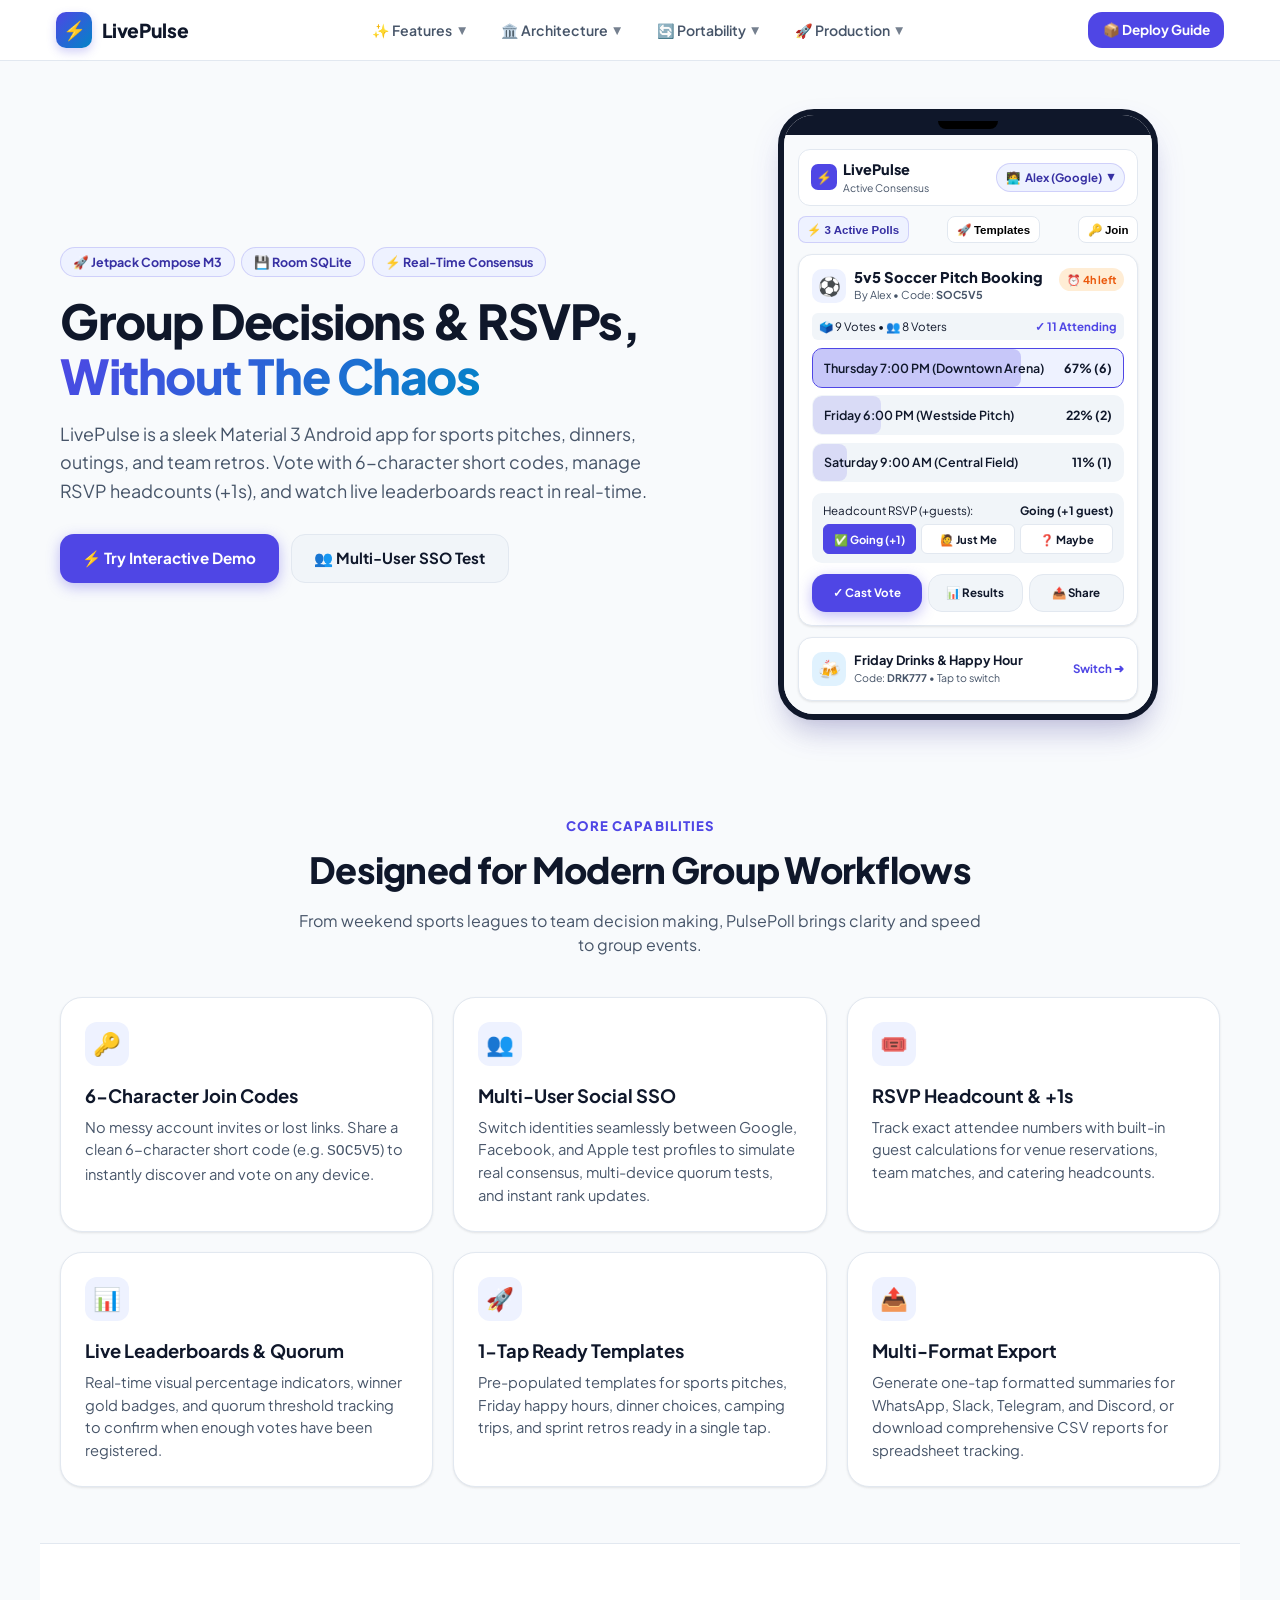
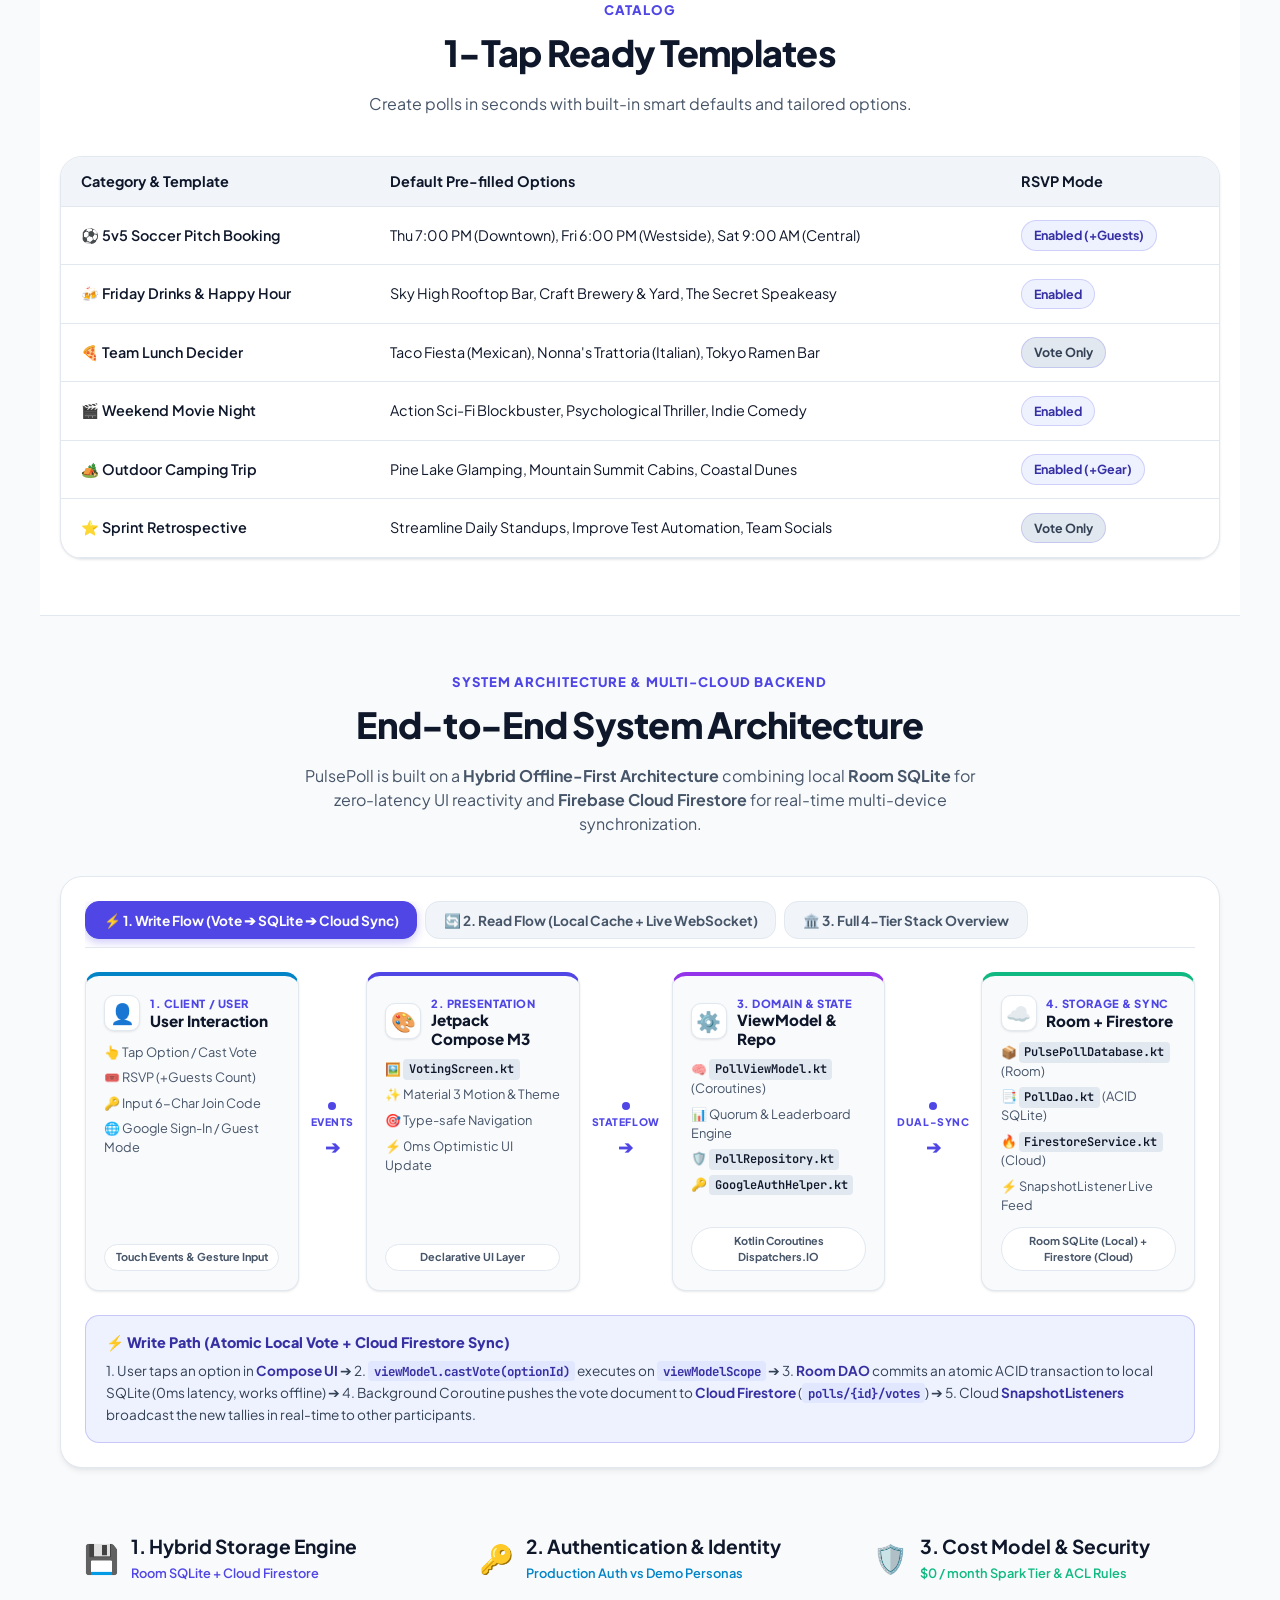
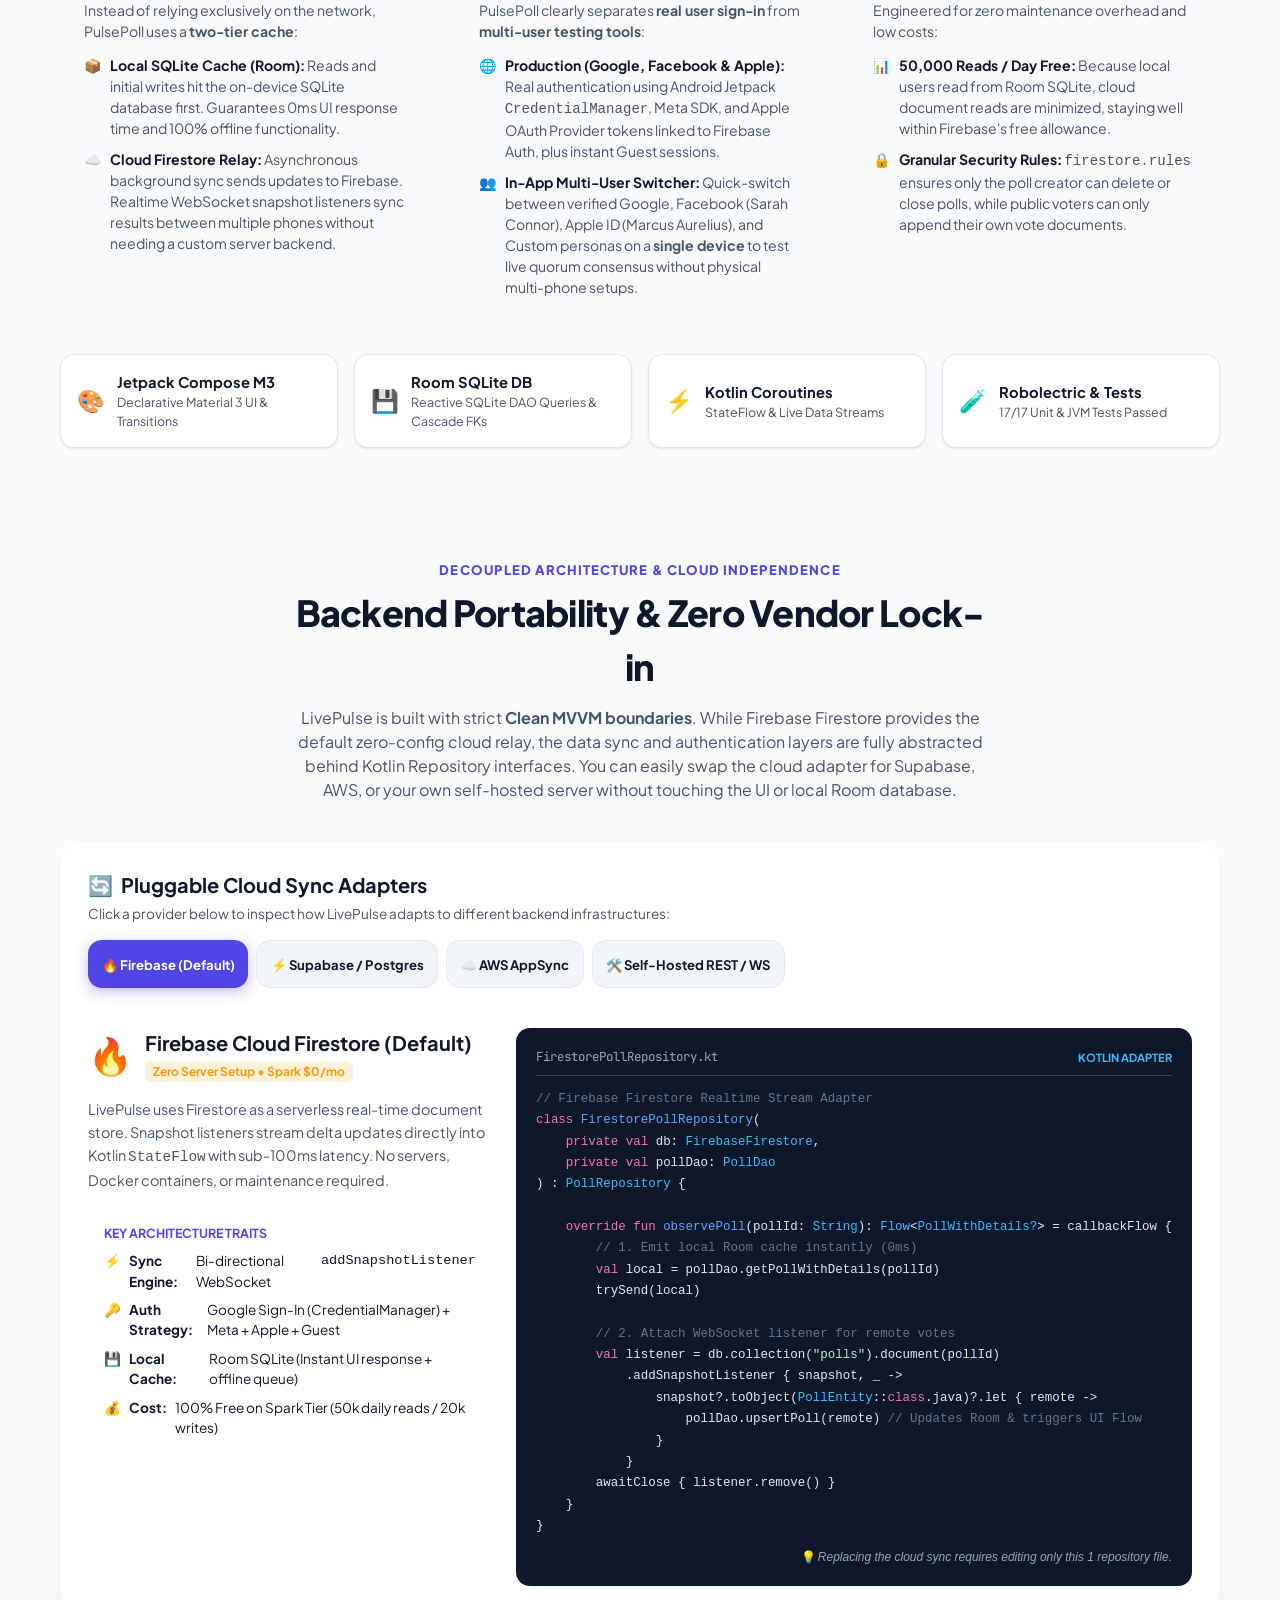
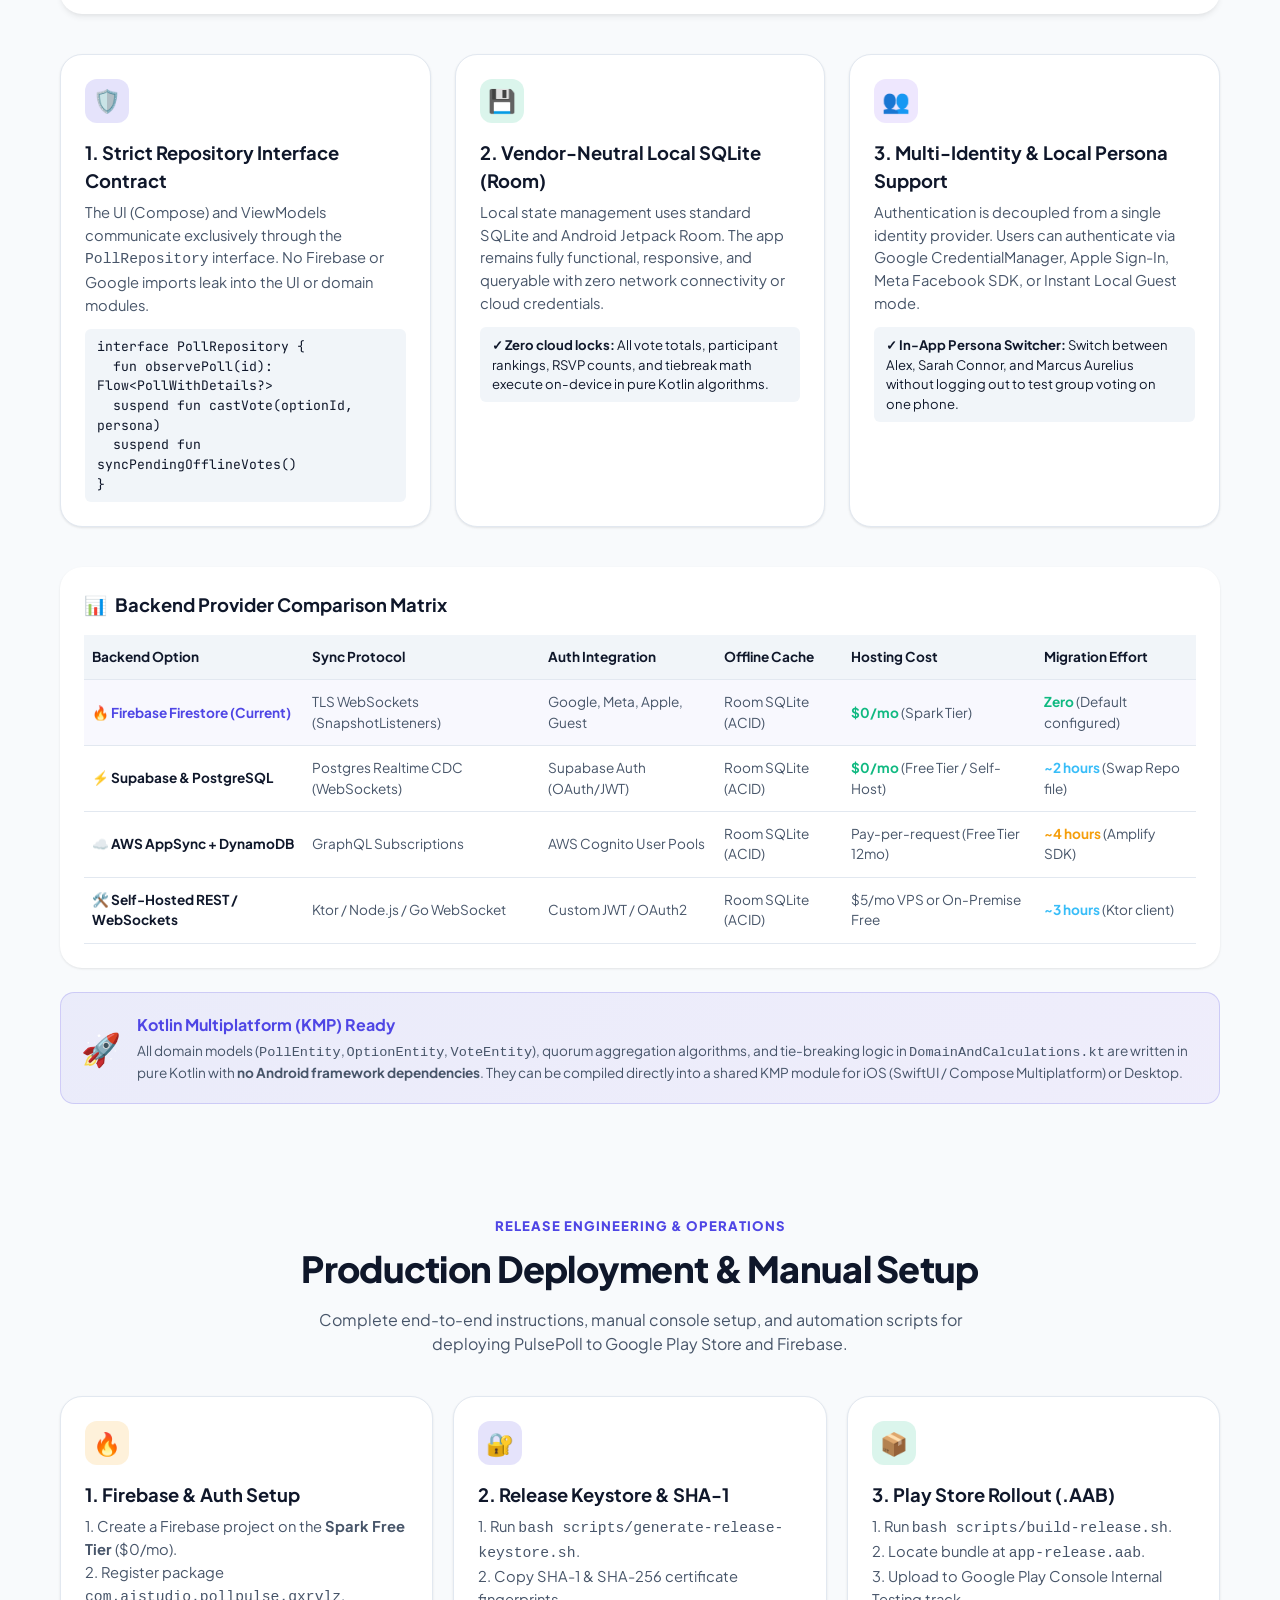
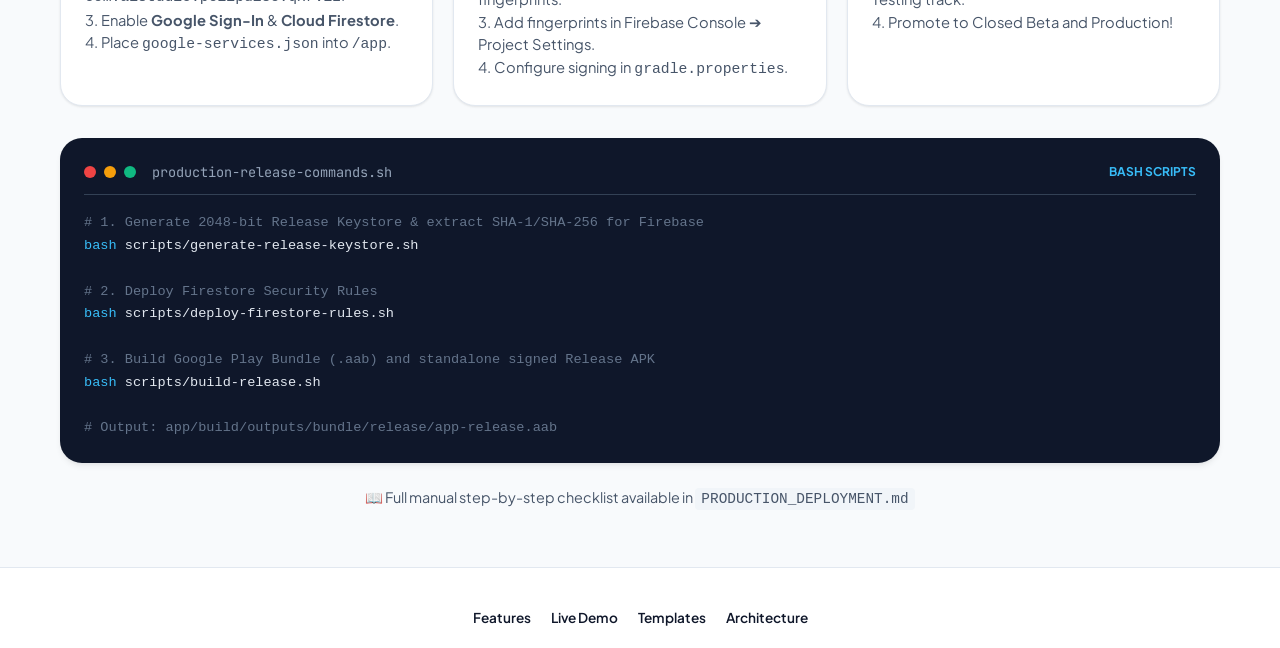
==== commit 3b154a23: "refactor: rebrand to LivePulse and add backend docs Rename PulsePoll to LivePulse throughout the UI " ====
--- a/docs/index.html
+++ b/docs/index.html
@@ -1282,7 +1282,45 @@
           </div>
         </li>
 
-        <!-- Dropdown 3: Deployment & Operations -->
+        <!-- Dropdown 3: Portability & Backend Independence -->
+        <li class="nav-item" id="navPortabilityItem">
+          <button class="dropdown-trigger" onclick="toggleNavDropdown(event, 'portabilityDropdown')">
+            <span>🔄 Portability</span>
+            <span class="dropdown-chevron">▼</span>
+          </button>
+          <div class="dropdown-menu" id="portabilityDropdown">
+            <a href="#portability" class="dropdown-item" onclick="closeAllNavDropdowns(); switchProviderTab('firebase');">
+              <span class="dropdown-item-icon">🔥</span>
+              <div class="dropdown-item-content">
+                <span class="dropdown-item-title">Firebase (Default BaaS)</span>
+                <span class="dropdown-item-desc">Zero-server Firestore WebSocket snapshot listeners</span>
+              </div>
+            </a>
+            <a href="#portability" class="dropdown-item" onclick="closeAllNavDropdowns(); switchProviderTab('supabase');">
+              <span class="dropdown-item-icon">⚡</span>
+              <div class="dropdown-item-content">
+                <span class="dropdown-item-title">Supabase & PostgreSQL</span>
+                <span class="dropdown-item-desc">Open-source Postgres + Realtime CDC sync adapter</span>
+              </div>
+            </a>
+            <a href="#portability" class="dropdown-item" onclick="closeAllNavDropdowns(); switchProviderTab('aws');">
+              <span class="dropdown-item-icon">☁️</span>
+              <div class="dropdown-item-content">
+                <span class="dropdown-item-title">AWS AppSync & DynamoDB</span>
+                <span class="dropdown-item-desc">Enterprise GraphQL subscriptions & Cognito auth</span>
+              </div>
+            </a>
+            <a href="#portability" class="dropdown-item" onclick="closeAllNavDropdowns(); switchProviderTab('custom');">
+              <span class="dropdown-item-icon">🛠️</span>
+              <div class="dropdown-item-content">
+                <span class="dropdown-item-title">Self-Hosted / Ktor / Node</span>
+                <span class="dropdown-item-desc">Custom REST + WebSockets or gRPC backend engine</span>
+              </div>
+            </a>
+          </div>
+        </li>
+
+        <!-- Dropdown 4: Deployment & Operations -->
         <li class="nav-item" id="navProdItem">
           <button class="dropdown-trigger" onclick="toggleNavDropdown(event, 'prodDropdown')">
             <span>🚀 Production</span>
@@ -1330,7 +1368,7 @@
   <div class="mobile-nav-drawer" id="mobileNavDrawer" onclick="closeMobileNavOnBackdrop(event)">
     <div class="mobile-nav-panel">
       <div style="display: flex; justify-content: space-between; align-items: center; margin-bottom: 1rem; padding-bottom: 0.5rem; border-bottom: 1px solid var(--outline-variant);">
-        <div style="font-weight: 800; font-size: 1.1rem; color: var(--primary);">⚡ PulsePoll Navigation</div>
+        <div style="font-weight: 800; font-size: 1.1rem; color: var(--primary);">⚡ LivePulse Navigation</div>
         <button onclick="toggleMobileNav()" style="background: none; border: none; font-size: 1.25rem; cursor: pointer;">✕</button>
       </div>
 
@@ -1351,7 +1389,7 @@
         </div>
 
         <div>
-          <div style="font-size: 0.75rem; font-weight: 700; color: var(--secondary); text-transform: uppercase; margin-bottom: 0.4rem;">Engineering & Backend</div>
+          <div style="font-size: 0.75rem; font-weight: 700; color: var(--secondary); text-transform: uppercase; margin-bottom: 0.4rem;">Engineering & Architecture</div>
           <div style="display: flex; flex-direction: column; gap: 0.35rem;">
             <a href="#architecture" class="dropdown-item" onclick="toggleMobileNav(); switchArchTab('write');">
               <span>⚡</span> <span>Write Pipeline (Room + Cloud)</span>
@@ -1361,6 +1399,24 @@
             </a>
             <a href="#architecture" class="dropdown-item" onclick="toggleMobileNav(); switchArchTab('full');">
               <span>🏛️</span> <span>Full Layer Hierarchy</span>
+            </a>
+          </div>
+        </div>
+
+        <div>
+          <div style="font-size: 0.75rem; font-weight: 700; color: #8B5CF6; text-transform: uppercase; margin-bottom: 0.4rem;">Portability & Cloud Stack</div>
+          <div style="display: flex; flex-direction: column; gap: 0.35rem;">
+            <a href="#portability" class="dropdown-item" onclick="toggleMobileNav(); switchProviderTab('firebase');">
+              <span>🔥</span> <span>Firebase BaaS (Default)</span>
+            </a>
+            <a href="#portability" class="dropdown-item" onclick="toggleMobileNav(); switchProviderTab('supabase');">
+              <span>⚡</span> <span>Supabase & PostgreSQL</span>
+            </a>
+            <a href="#portability" class="dropdown-item" onclick="toggleMobileNav(); switchProviderTab('aws');">
+              <span>☁️</span> <span>AWS AppSync & DynamoDB</span>
+            </a>
+            <a href="#portability" class="dropdown-item" onclick="toggleMobileNav(); switchProviderTab('custom');">
+              <span>🛠️</span> <span>Self-Hosted REST / WebSockets</span>
             </a>
           </div>
         </div>
@@ -1986,6 +2042,212 @@
         </div>
       </div>
     </div>
+  </section>
+
+  <!-- Portability & Backend Independence Section -->
+  <section class="section" id="portability">
+    <div class="section-header">
+      <div class="section-subtitle">Decoupled Architecture & Cloud Independence</div>
+      <h2 class="section-title">Backend Portability & Zero Vendor Lock-in</h2>
+      <p style="color: var(--on-surface-variant); max-width: 800px; margin: 0 auto;">
+        LivePulse is built with strict <b>Clean MVVM boundaries</b>. While Firebase Firestore provides the default zero-config cloud relay, the data sync and authentication layers are fully abstracted behind Kotlin Repository interfaces. You can easily swap the cloud adapter for Supabase, AWS, or your own self-hosted server without touching the UI or local Room database.
+      </p>
+    </div>
+
+    <!-- Provider Selection Interactive Tabs -->
+    <div style="background: var(--surface); border: 1px solid var(--outline-variant); border-radius: var(--radius-lg); padding: 1.75rem; box-shadow: var(--shadow-md); margin-bottom: 2.5rem;">
+      <div style="display: flex; justify-content: space-between; align-items: center; flex-wrap: wrap; gap: 1rem; border-bottom: 1px solid var(--outline-variant); padding-bottom: 1rem; margin-bottom: 1.5rem;">
+        <div>
+          <h3 style="margin: 0; font-size: 1.25rem; color: var(--on-surface); display: flex; align-items: center; gap: 0.5rem;">
+            <span>🔄</span> Pluggable Cloud Sync Adapters
+          </h3>
+          <p style="margin: 0.25rem 0 0 0; font-size: 0.85rem; color: var(--on-surface-variant);">
+            Click a provider below to inspect how LivePulse adapts to different backend infrastructures:
+          </p>
+        </div>
+
+        <!-- Provider Buttons -->
+        <div style="display: flex; gap: 0.5rem; flex-wrap: wrap;">
+          <button class="btn btn-primary" id="btnProviderFirebase" onclick="switchProviderTab('firebase')" style="font-size: 0.82rem; padding: 0.45rem 0.85rem;">
+            🔥 Firebase (Default)
+          </button>
+          <button class="btn btn-tonal" id="btnProviderSupabase" onclick="switchProviderTab('supabase')" style="font-size: 0.82rem; padding: 0.45rem 0.85rem;">
+            ⚡ Supabase / Postgres
+          </button>
+          <button class="btn btn-tonal" id="btnProviderAws" onclick="switchProviderTab('aws')" style="font-size: 0.82rem; padding: 0.45rem 0.85rem;">
+            ☁️ AWS AppSync
+          </button>
+          <button class="btn btn-tonal" id="btnProviderCustom" onclick="switchProviderTab('custom')" style="font-size: 0.82rem; padding: 0.45rem 0.85rem;">
+            🛠️ Self-Hosted REST / WS
+          </button>
+        </div>
+      </div>
+
+      <!-- Provider Dynamic Content Card -->
+      <div id="providerDetailCard" style="display: grid; grid-template-columns: 1fr 1fr; gap: 1.5rem;">
+        <!-- Left: Architecture & Explanation -->
+        <div style="display: flex; flex-direction: column; gap: 1rem;">
+          <div style="display: flex; align-items: center; gap: 0.75rem;">
+            <span id="providerIcon" style="font-size: 2.25rem;">🔥</span>
+            <div>
+              <h4 id="providerTitle" style="margin: 0; font-size: 1.25rem; color: var(--on-surface);">Firebase Cloud Firestore (Default)</h4>
+              <span id="providerBadge" style="font-size: 0.75rem; font-weight: 700; color: #F59E0B; background: rgba(245, 158, 11, 0.15); padding: 0.2rem 0.5rem; border-radius: 6px;">Zero Server Setup • Spark $0/mo</span>
+            </div>
+          </div>
+
+          <p id="providerDesc" style="font-size: 0.9rem; color: var(--on-surface-variant); line-height: 1.6; margin: 0;">
+            LivePulse uses Firestore as a serverless real-time document store. Snapshot listeners stream delta updates directly into Kotlin <code>StateFlow</code> with sub-100ms latency. No servers, Docker containers, or maintenance required.
+          </p>
+
+          <div style="background: var(--surface-container-low); border: 1px solid var(--outline-variant); border-radius: var(--radius-md); padding: 1rem;">
+            <div style="font-size: 0.78rem; font-weight: 700; color: var(--primary); text-transform: uppercase; margin-bottom: 0.5rem;">Key Architecture Traits</div>
+            <ul id="providerTraitsList" style="list-style: none; padding: 0; margin: 0; display: flex; flex-direction: column; gap: 0.5rem; font-size: 0.85rem; color: var(--on-surface);">
+              <li style="display: flex; gap: 0.5rem;"><span>⚡</span> <b>Sync Engine:</b> Bi-directional WebSocket <code>addSnapshotListener</code></li>
+              <li style="display: flex; gap: 0.5rem;"><span>🔑</span> <b>Auth Strategy:</b> Google Sign-In (CredentialManager) + Meta + Apple + Guest</li>
+              <li style="display: flex; gap: 0.5rem;"><span>💾</span> <b>Local Cache:</b> Room SQLite (Instant UI response + offline queue)</li>
+              <li style="display: flex; gap: 0.5rem;"><span>💰</span> <b>Cost:</b> 100% Free on Spark Tier (50k daily reads / 20k writes)</li>
+            </ul>
+          </div>
+        </div>
+
+        <!-- Right: Code Snippet / Repository Adapter -->
+        <div style="background: #0F172A; border-radius: var(--radius-md); padding: 1.25rem; color: #F8FAFC; display: flex; flex-direction: column; justify-content: space-between;">
+          <div style="display: flex; justify-content: space-between; align-items: center; border-bottom: 1px solid #334155; padding-bottom: 0.5rem; margin-bottom: 0.75rem;">
+            <span id="codeFilename" style="font-family: 'JetBrains Mono', monospace; font-size: 0.78rem; color: #94A3B8;">FirestorePollRepository.kt</span>
+            <span id="codeLangTag" style="font-size: 0.7rem; font-weight: 700; color: #38BDF8;">KOTLIN ADAPTER</span>
+          </div>
+
+          <pre style="margin: 0; font-family: 'JetBrains Mono', monospace; font-size: 0.78rem; line-height: 1.55; color: #E2E8F0; overflow-x: auto; flex: 1;"><code id="providerCodeSnippet"><span style="color: #64748B;">// Firebase Firestore Realtime Stream Adapter</span>
+<span style="color: #F472B6;">class</span> <span style="color: #60A5FA;">FirestorePollRepository</span>(
+    <span style="color: #F472B6;">private val</span> db: <span style="color: #38BDF8;">FirebaseFirestore</span>,
+    <span style="color: #F472B6;">private val</span> pollDao: <span style="color: #38BDF8;">PollDao</span>
+) : <span style="color: #38BDF8;">PollRepository</span> {
+
+    <span style="color: #F472B6;">override fun</span> <span style="color: #60A5FA;">observePoll</span>(pollId: <span style="color: #38BDF8;">String</span>): <span style="color: #38BDF8;">Flow</span>&lt;<span style="color: #38BDF8;">PollWithDetails?</span>&gt; = callbackFlow {
+        <span style="color: #64748B;">// 1. Emit local Room cache instantly (0ms)</span>
+        <span style="color: #F472B6;">val</span> local = pollDao.getPollWithDetails(pollId)
+        trySend(local)
+
+        <span style="color: #64748B;">// 2. Attach WebSocket listener for remote votes</span>
+        <span style="color: #F472B6;">val</span> listener = db.collection(<span style="color: #A7F3D0;">"polls"</span>).document(pollId)
+            .addSnapshotListener { snapshot, _ -&gt;
+                snapshot?.toObject(<span style="color: #38BDF8;">PollEntity</span>::<span style="color: #F472B6;">class</span>.java)?.let { remote -&gt;
+                    pollDao.upsertPoll(remote) <span style="color: #64748B;">// Updates Room & triggers UI Flow</span>
+                }
+            }
+        awaitClose { listener.remove() }
+    }
+}</code></pre>
+          <div style="font-size: 0.75rem; color: #94A3B8; margin-top: 0.75rem; text-align: right;">
+            💡 <i>Replacing the cloud sync requires editing only this 1 repository file.</i>
+          </div>
+        </div>
+      </div>
+    </div>
+
+    <!-- 3 Pillars of Cloud Independence -->
+    <div style="display: grid; grid-template-columns: repeat(auto-fit, minmax(320px, 1fr)); gap: 1.5rem; margin-bottom: 2.5rem;">
+      
+      <!-- Pillar 1: Repository Interface Abstraction -->
+      <div class="feature-card">
+        <div class="feature-icon-box" style="background: rgba(79, 70, 229, 0.15); color: var(--primary);">🛡️</div>
+        <h3>1. Strict Repository Interface Contract</h3>
+        <p>The UI (Compose) and ViewModels communicate exclusively through the <code>PollRepository</code> interface. No Firebase or Google imports leak into the UI or domain modules.</p>
+        <div style="margin-top: 0.75rem; font-size: 0.82rem; background: var(--surface-variant); padding: 0.5rem 0.75rem; border-radius: 6px; font-family: 'JetBrains Mono', monospace;">
+          interface PollRepository {<br>
+          &nbsp;&nbsp;fun observePoll(id): Flow&lt;PollWithDetails?&gt;<br>
+          &nbsp;&nbsp;suspend fun castVote(optionId, persona)<br>
+          &nbsp;&nbsp;suspend fun syncPendingOfflineVotes()<br>
+          }
+        </div>
+      </div>
+
+      <!-- Pillar 2: Offline-First Room SQLite Engine -->
+      <div class="feature-card">
+        <div class="feature-icon-box" style="background: rgba(16, 185, 129, 0.15); color: #10B981;">💾</div>
+        <h3>2. Vendor-Neutral Local SQLite (Room)</h3>
+        <p>Local state management uses standard SQLite and Android Jetpack Room. The app remains fully functional, responsive, and queryable with zero network connectivity or cloud credentials.</p>
+        <div style="margin-top: 0.75rem; font-size: 0.82rem; background: var(--surface-variant); padding: 0.5rem 0.75rem; border-radius: 6px;">
+          <b>✓ Zero cloud locks:</b> All vote totals, participant rankings, RSVP counts, and tiebreak math execute on-device in pure Kotlin algorithms.
+        </div>
+      </div>
+
+      <!-- Pillar 3: Multi-Provider Authentication Matrix -->
+      <div class="feature-card">
+        <div class="feature-icon-box" style="background: rgba(139, 92, 246, 0.15); color: #8B5CF6;">👥</div>
+        <h3>3. Multi-Identity & Local Persona Support</h3>
+        <p>Authentication is decoupled from a single identity provider. Users can authenticate via Google CredentialManager, Apple Sign-In, Meta Facebook SDK, or Instant Local Guest mode.</p>
+        <div style="margin-top: 0.75rem; font-size: 0.82rem; background: var(--surface-variant); padding: 0.5rem 0.75rem; border-radius: 6px;">
+          <b>✓ In-App Persona Switcher:</b> Switch between Alex, Sarah Connor, and Marcus Aurelius without logging out to test group voting on one phone.
+        </div>
+      </div>
+
+    </div>
+
+    <!-- Backend Comparison Matrix Table -->
+    <div style="background: var(--surface); border: 1px solid var(--outline-variant); border-radius: var(--radius-lg); padding: 1.5rem; box-shadow: var(--shadow-sm); overflow-x: auto;">
+      <h3 style="margin: 0 0 1rem 0; font-size: 1.15rem; color: var(--on-surface); display: flex; align-items: center; gap: 0.5rem;">
+        <span>📊</span> Backend Provider Comparison Matrix
+      </h3>
+      <table style="width: 100%; border-collapse: collapse; font-size: 0.85rem; text-align: left;">
+        <thead>
+          <tr style="border-bottom: 2px solid var(--outline-variant); color: var(--on-surface);">
+            <th style="padding: 0.75rem 0.5rem;">Backend Option</th>
+            <th style="padding: 0.75rem 0.5rem;">Sync Protocol</th>
+            <th style="padding: 0.75rem 0.5rem;">Auth Integration</th>
+            <th style="padding: 0.75rem 0.5rem;">Offline Cache</th>
+            <th style="padding: 0.75rem 0.5rem;">Hosting Cost</th>
+            <th style="padding: 0.75rem 0.5rem;">Migration Effort</th>
+          </tr>
+        </thead>
+        <tbody style="color: var(--on-surface-variant);">
+          <tr style="border-bottom: 1px solid var(--outline-variant); background: rgba(79, 70, 229, 0.04);">
+            <td style="padding: 0.75rem 0.5rem; font-weight: 700; color: var(--primary);">🔥 Firebase Firestore (Current)</td>
+            <td style="padding: 0.75rem 0.5rem;">TLS WebSockets (SnapshotListeners)</td>
+            <td style="padding: 0.75rem 0.5rem;">Google, Meta, Apple, Guest</td>
+            <td style="padding: 0.75rem 0.5rem;">Room SQLite (ACID)</td>
+            <td style="padding: 0.75rem 0.5rem;"><span style="color: #10B981; font-weight: 700;">$0/mo</span> (Spark Tier)</td>
+            <td style="padding: 0.75rem 0.5rem;"><span style="color: #10B981; font-weight: 700;">Zero</span> (Default configured)</td>
+          </tr>
+          <tr style="border-bottom: 1px solid var(--outline-variant);">
+            <td style="padding: 0.75rem 0.5rem; font-weight: 700; color: var(--on-surface);">⚡ Supabase & PostgreSQL</td>
+            <td style="padding: 0.75rem 0.5rem;">Postgres Realtime CDC (WebSockets)</td>
+            <td style="padding: 0.75rem 0.5rem;">Supabase Auth (OAuth/JWT)</td>
+            <td style="padding: 0.75rem 0.5rem;">Room SQLite (ACID)</td>
+            <td style="padding: 0.75rem 0.5rem;"><span style="color: #10B981; font-weight: 700;">$0/mo</span> (Free Tier / Self-Host)</td>
+            <td style="padding: 0.75rem 0.5rem;"><span style="color: #38BDF8; font-weight: 700;">~2 hours</span> (Swap Repo file)</td>
+          </tr>
+          <tr style="border-bottom: 1px solid var(--outline-variant);">
+            <td style="padding: 0.75rem 0.5rem; font-weight: 700; color: var(--on-surface);">☁️ AWS AppSync + DynamoDB</td>
+            <td style="padding: 0.75rem 0.5rem;">GraphQL Subscriptions</td>
+            <td style="padding: 0.75rem 0.5rem;">AWS Cognito User Pools</td>
+            <td style="padding: 0.75rem 0.5rem;">Room SQLite (ACID)</td>
+            <td style="padding: 0.75rem 0.5rem;">Pay-per-request (Free Tier 12mo)</td>
+            <td style="padding: 0.75rem 0.5rem;"><span style="color: #F59E0B; font-weight: 700;">~4 hours</span> (Amplify SDK)</td>
+          </tr>
+          <tr>
+            <td style="padding: 0.75rem 0.5rem; font-weight: 700; color: var(--on-surface);">🛠️ Self-Hosted REST / WebSockets</td>
+            <td style="padding: 0.75rem 0.5rem;">Ktor / Node.js / Go WebSocket</td>
+            <td style="padding: 0.75rem 0.5rem;">Custom JWT / OAuth2</td>
+            <td style="padding: 0.75rem 0.5rem;">Room SQLite (ACID)</td>
+            <td style="padding: 0.75rem 0.5rem;">$5/mo VPS or On-Premise Free</td>
+            <td style="padding: 0.75rem 0.5rem;"><span style="color: #38BDF8; font-weight: 700;">~3 hours</span> (Ktor client)</td>
+          </tr>
+        </tbody>
+      </table>
+    </div>
+
+    <!-- Kotlin Multiplatform (KMP) Readiness Note -->
+    <div style="margin-top: 1.5rem; background: linear-gradient(135deg, rgba(79, 70, 229, 0.08), rgba(139, 92, 246, 0.08)); border: 1px solid rgba(79, 70, 229, 0.2); border-radius: var(--radius-md); padding: 1.25rem; display: flex; align-items: center; gap: 1rem;">
+      <span style="font-size: 2rem;">🚀</span>
+      <div>
+        <h4 style="margin: 0 0 0.25rem 0; font-size: 1rem; color: var(--primary);">Kotlin Multiplatform (KMP) Ready</h4>
+        <p style="margin: 0; font-size: 0.85rem; color: var(--on-surface-variant); line-height: 1.5;">
+          All domain models (<code>PollEntity</code>, <code>OptionEntity</code>, <code>VoteEntity</code>), quorum aggregation algorithms, and tie-breaking logic in <code>DomainAndCalculations.kt</code> are written in pure Kotlin with <b>no Android framework dependencies</b>. They can be compiled directly into a shared KMP module for iOS (SwiftUI / Compose Multiplatform) or Desktop.
+        </p>
+      </div>
+    </div>
+
   </section>
 
   <!-- Production Deployment & Manual Setup Guide -->
@@ -2367,6 +2629,172 @@
       }
     }
 
+    // Backend Portability Provider Switcher
+    function switchProviderTab(provider) {
+      const btnFirebase = document.getElementById('btnProviderFirebase');
+      const btnSupabase = document.getElementById('btnProviderSupabase');
+      const btnAws = document.getElementById('btnProviderAws');
+      const btnCustom = document.getElementById('btnProviderCustom');
+
+      [btnFirebase, btnSupabase, btnAws, btnCustom].forEach(btn => {
+        btn.className = 'btn btn-tonal';
+      });
+
+      const iconEl = document.getElementById('providerIcon');
+      const titleEl = document.getElementById('providerTitle');
+      const badgeEl = document.getElementById('providerBadge');
+      const descEl = document.getElementById('providerDesc');
+      const traitsListEl = document.getElementById('providerTraitsList');
+      const filenameEl = document.getElementById('codeFilename');
+      const langTagEl = document.getElementById('codeLangTag');
+      const codeSnippetEl = document.getElementById('providerCodeSnippet');
+
+      if (provider === 'firebase') {
+        btnFirebase.className = 'btn btn-primary';
+        iconEl.textContent = '🔥';
+        titleEl.textContent = 'Firebase Cloud Firestore (Default)';
+        badgeEl.textContent = 'Zero Server Setup • Spark $0/mo';
+        badgeEl.style.color = '#F59E0B';
+        badgeEl.style.background = 'rgba(245, 158, 11, 0.15)';
+        descEl.innerHTML = 'LivePulse uses Firestore as a serverless real-time document store. Snapshot listeners stream delta updates directly into Kotlin <code>StateFlow</code> with sub-100ms latency. No servers, Docker containers, or maintenance required.';
+        traitsListEl.innerHTML = `
+          <li style="display: flex; gap: 0.5rem;"><span>⚡</span> <b>Sync Engine:</b> Bi-directional WebSocket <code>addSnapshotListener</code></li>
+          <li style="display: flex; gap: 0.5rem;"><span>🔑</span> <b>Auth Strategy:</b> Google Sign-In (CredentialManager) + Meta + Apple + Guest</li>
+          <li style="display: flex; gap: 0.5rem;"><span>💾</span> <b>Local Cache:</b> Room SQLite (Instant UI response + offline queue)</li>
+          <li style="display: flex; gap: 0.5rem;"><span>💰</span> <b>Cost:</b> 100% Free on Spark Tier (50k daily reads / 20k writes)</li>
+        `;
+        filenameEl.textContent = 'FirestorePollRepository.kt';
+        langTagEl.textContent = 'KOTLIN ADAPTER';
+        codeSnippetEl.innerHTML = `<span style="color: #64748B;">// Firebase Firestore Realtime Stream Adapter</span>
+<span style="color: #F472B6;">class</span> <span style="color: #60A5FA;">FirestorePollRepository</span>(
+    <span style="color: #F472B6;">private val</span> db: <span style="color: #38BDF8;">FirebaseFirestore</span>,
+    <span style="color: #F472B6;">private val</span> pollDao: <span style="color: #38BDF8;">PollDao</span>
+) : <span style="color: #38BDF8;">PollRepository</span> {
+
+    <span style="color: #F472B6;">override fun</span> <span style="color: #60A5FA;">observePoll</span>(pollId: <span style="color: #38BDF8;">String</span>): <span style="color: #38BDF8;">Flow</span>&lt;<span style="color: #38BDF8;">PollWithDetails?</span>&gt; = callbackFlow {
+        <span style="color: #64748B;">// 1. Emit local Room cache instantly (0ms)</span>
+        <span style="color: #F472B6;">val</span> local = pollDao.getPollWithDetails(pollId)
+        trySend(local)
+
+        <span style="color: #64748B;">// 2. Attach WebSocket listener for remote votes</span>
+        <span style="color: #F472B6;">val</span> listener = db.collection(<span style="color: #A7F3D0;">"polls"</span>).document(pollId)
+            .addSnapshotListener { snapshot, _ -&gt;
+                snapshot?.toObject(<span style="color: #38BDF8;">PollEntity</span>::<span style="color: #F472B6;">class</span>.java)?.let { remote -&gt;
+                    pollDao.upsertPoll(remote) <span style="color: #64748B;">// Updates Room & triggers UI Flow</span>
+                }
+            }
+        awaitClose { listener.remove() }
+    }
+}`;
+        showToast('🔥 Switched to Firebase Firestore Provider Spec');
+      } else if (provider === 'supabase') {
+        btnSupabase.className = 'btn btn-primary';
+        iconEl.textContent = '⚡';
+        titleEl.textContent = 'Supabase & PostgreSQL (Open-Source)';
+        badgeEl.textContent = 'Open-Source Postgres • Realtime CDC';
+        badgeEl.style.color = '#10B981';
+        badgeEl.style.background = 'rgba(16, 185, 129, 0.15)';
+        descEl.innerHTML = 'Supabase replaces Firestore with relational PostgreSQL tables and Realtime Change Data Capture (CDC). The Kotlin Supabase SDK streams postgres <code>INSERT / UPDATE</code> events straight into the repository.';
+        traitsListEl.innerHTML = `
+          <li style="display: flex; gap: 0.5rem;"><span>⚡</span> <b>Sync Engine:</b> Postgres Realtime WebSockets (<code>realtime.channel</code>)</li>
+          <li style="display: flex; gap: 0.5rem;"><span>🔑</span> <b>Auth Strategy:</b> Supabase Auth (OAuth2, Magic Link, JWT Tokens)</li>
+          <li style="display: flex; gap: 0.5rem;"><span>💾</span> <b>Local Cache:</b> Room SQLite (Matches PostgreSQL schema)</li>
+          <li style="display: flex; gap: 0.5rem;"><span>💰</span> <b>Cost:</b> Free tier (500MB DB) or 100% Free Self-Hosted Docker</li>
+        `;
+        filenameEl.textContent = 'SupabasePollRepository.kt';
+        langTagEl.textContent = 'KOTLIN ADAPTER';
+        codeSnippetEl.innerHTML = `<span style="color: #64748B;">// Supabase PostgreSQL Realtime Adapter</span>
+<span style="color: #F472B6;">class</span> <span style="color: #60A5FA;">SupabasePollRepository</span>(
+    <span style="color: #F472B6;">private val</span> client: <span style="color: #38BDF8;">SupabaseClient</span>,
+    <span style="color: #F472B6;">private val</span> pollDao: <span style="color: #38BDF8;">PollDao</span>
+) : <span style="color: #38BDF8;">PollRepository</span> {
+
+    <span style="color: #F472B6;">override fun</span> <span style="color: #60A5FA;">observePoll</span>(pollId: <span style="color: #38BDF8;">String</span>): <span style="color: #38BDF8;">Flow</span>&lt;<span style="color: #38BDF8;">PollWithDetails?</span>&gt; = channelFlow {
+        <span style="color: #64748B;">// 1. Initial Room cache load</span>
+        send(pollDao.getPollWithDetails(pollId))
+
+        <span style="color: #64748B;">// 2. Supabase Realtime channel stream</span>
+        <span style="color: #F472B6;">val</span> channel = client.realtime.channel(<span style="color: #A7F3D0;">"poll:$pollId"</span>)
+        channel.postgresChangeFlow&lt;<span style="color: #38BDF8;">PostgresAction</span>&gt;(<span style="color: #A7F3D0;">"public"</span>) {
+            table = <span style="color: #A7F3D0;">"votes"</span>
+        }.collect { change -&gt;
+            pollDao.recordVote(change.toVoteEntity())
+        }
+    }
+}`;
+        showToast('⚡ Switched to Supabase / PostgreSQL Provider Spec');
+      } else if (provider === 'aws') {
+        btnAws.className = 'btn btn-primary';
+        iconEl.textContent = '☁️';
+        titleEl.textContent = 'AWS AppSync & DynamoDB (Enterprise)';
+        badgeEl.textContent = 'GraphQL Subscriptions • AWS Cognito';
+        badgeEl.style.color = '#38BDF8';
+        badgeEl.style.background = 'rgba(56, 189, 248, 0.15)';
+        descEl.innerHTML = 'For enterprise environments on AWS, AppSync delivers managed GraphQL subscriptions over WebSockets backed by DynamoDB single-table design and AWS Cognito user authentication.';
+        traitsListEl.innerHTML = `
+          <li style="display: flex; gap: 0.5rem;"><span>⚡</span> <b>Sync Engine:</b> AWS AppSync GraphQL Subscriptions (<code>onVoteAdded</code>)</li>
+          <li style="display: flex; gap: 0.5rem;"><span>🔑</span> <b>Auth Strategy:</b> AWS Cognito User Pools / Identity Pools</li>
+          <li style="display: flex; gap: 0.5rem;"><span>💾</span> <b>Local Cache:</b> Room SQLite (ACID compliant)</li>
+          <li style="display: flex; gap: 0.5rem;"><span>💰</span> <b>Cost:</b> AWS Free Tier (12 months) + Pay-as-you-go</li>
+        `;
+        filenameEl.textContent = 'AwsAppSyncPollRepository.kt';
+        langTagEl.textContent = 'KOTLIN ADAPTER';
+        codeSnippetEl.innerHTML = `<span style="color: #64748B;">// AWS AppSync GraphQL Subscription Adapter</span>
+<span style="color: #F472B6;">class</span> <span style="color: #60A5FA;">AwsAppSyncPollRepository</span>(
+    <span style="color: #F472B6;">private val</span> amplify: <span style="color: #38BDF8;">RxAmplifyCategory</span>,
+    <span style="color: #F472B6;">private val</span> pollDao: <span style="color: #38BDF8;">PollDao</span>
+) : <span style="color: #38BDF8;">PollRepository</span> {
+
+    <span style="color: #F472B6;">override fun</span> <span style="color: #60A5FA;">observePoll</span>(pollId: <span style="color: #38BDF8;">String</span>): <span style="color: #38BDF8;">Flow</span>&lt;<span style="color: #38BDF8;">PollWithDetails?</span>&gt; = callbackFlow {
+        send(pollDao.getPollWithDetails(pollId))
+
+        <span style="color: #64748B;">// Subscribe to GraphQL mutation stream</span>
+        <span style="color: #F472B6;">val</span> subscription = amplify.API.subscribe(
+            ModelSubscription.onCreate(<span style="color: #38BDF8;">Vote</span>::<span style="color: #F472B6;">class</span>.java)
+        ).subscribe { voteEvent -&gt;
+            pollDao.recordVote(voteEvent.data.toEntity())
+        }
+        awaitClose { subscription.dispose() }
+    }
+}`;
+        showToast('☁️ Switched to AWS AppSync Provider Spec');
+      } else {
+        btnCustom.className = 'btn btn-primary';
+        iconEl.textContent = '🛠️';
+        titleEl.textContent = 'Self-Hosted REST / WebSockets (Ktor / Go / Node)';
+        badgeEl.textContent = '100% Private On-Premise • Zero Cloud';
+        badgeEl.style.color = '#A855F7';
+        badgeEl.style.background = 'rgba(168, 85, 247, 0.15)';
+        descEl.innerHTML = 'Complete data sovereignty for enterprise intranets or private networks. Connect to a custom backend written in Kotlin Ktor, Go, Python FastAPI, or Node.js over standard WebSockets or gRPC.';
+        traitsListEl.innerHTML = `
+          <li style="display: flex; gap: 0.5rem;"><span>⚡</span> <b>Sync Engine:</b> Ktor HTTP Client WebSockets (<code>wss://api.mycorp.internal/ws</code>)</li>
+          <li style="display: flex; gap: 0.5rem;"><span>🔑</span> <b>Auth Strategy:</b> Custom JWT Bearer Tokens / SAML SSO / LDAP</li>
+          <li style="display: flex; gap: 0.5rem;"><span>💾</span> <b>Local Cache:</b> Room SQLite (On-device encrypted with SQLCipher)</li>
+          <li style="display: flex; gap: 0.5rem;"><span>💰</span> <b>Cost:</b> $0 (Existing server infrastructure or $5 VPS)</li>
+        `;
+        filenameEl.textContent = 'KtorWsPollRepository.kt';
+        langTagEl.textContent = 'KOTLIN ADAPTER';
+        codeSnippetEl.innerHTML = `<span style="color: #64748B;">// Custom Self-Hosted Ktor WebSocket Adapter</span>
+<span style="color: #F472B6;">class</span> <span style="color: #60A5FA;">KtorWsPollRepository</span>(
+    <span style="color: #F472B6;">private val</span> client: <span style="color: #38BDF8;">HttpClient</span>,
+    <span style="color: #F472B6;">private val</span> pollDao: <span style="color: #38BDF8;">PollDao</span>
+) : <span style="color: #38BDF8;">PollRepository</span> {
+
+    <span style="color: #F472B6;">override fun</span> <span style="color: #60A5FA;">observePoll</span>(pollId: <span style="color: #38BDF8;">String</span>): <span style="color: #38BDF8;">Flow</span>&lt;<span style="color: #38BDF8;">PollWithDetails?</span>&gt; = flow {
+        emit(pollDao.getPollWithDetails(pollId))
+        client.webSocket(<span style="color: #A7F3D0;">"wss://poll.internal/stream/$pollId"</span>) {
+            <span style="color: #F472B6;">for</span> (frame <span style="color: #F472B6;">in</span> incoming) {
+                <span style="color: #F472B6;">val</span> delta = Json.decodeFromString&lt;<span style="color: #38BDF8;">VoteDelta</span>&gt;((frame <span style="color: #F472B6;">as</span> Frame.Text).readText())
+                pollDao.applyVoteDelta(delta)
+                emit(pollDao.getPollWithDetails(pollId))
+            }
+        }
+    }
+}`;
+        showToast('🛠️ Switched to Self-Hosted REST / WebSocket Spec');
+      }
+    }
+
     function showToast(msg) {
       const toast = document.getElementById('toastBox');
       document.getElementById('toastMsg').textContent = msg;
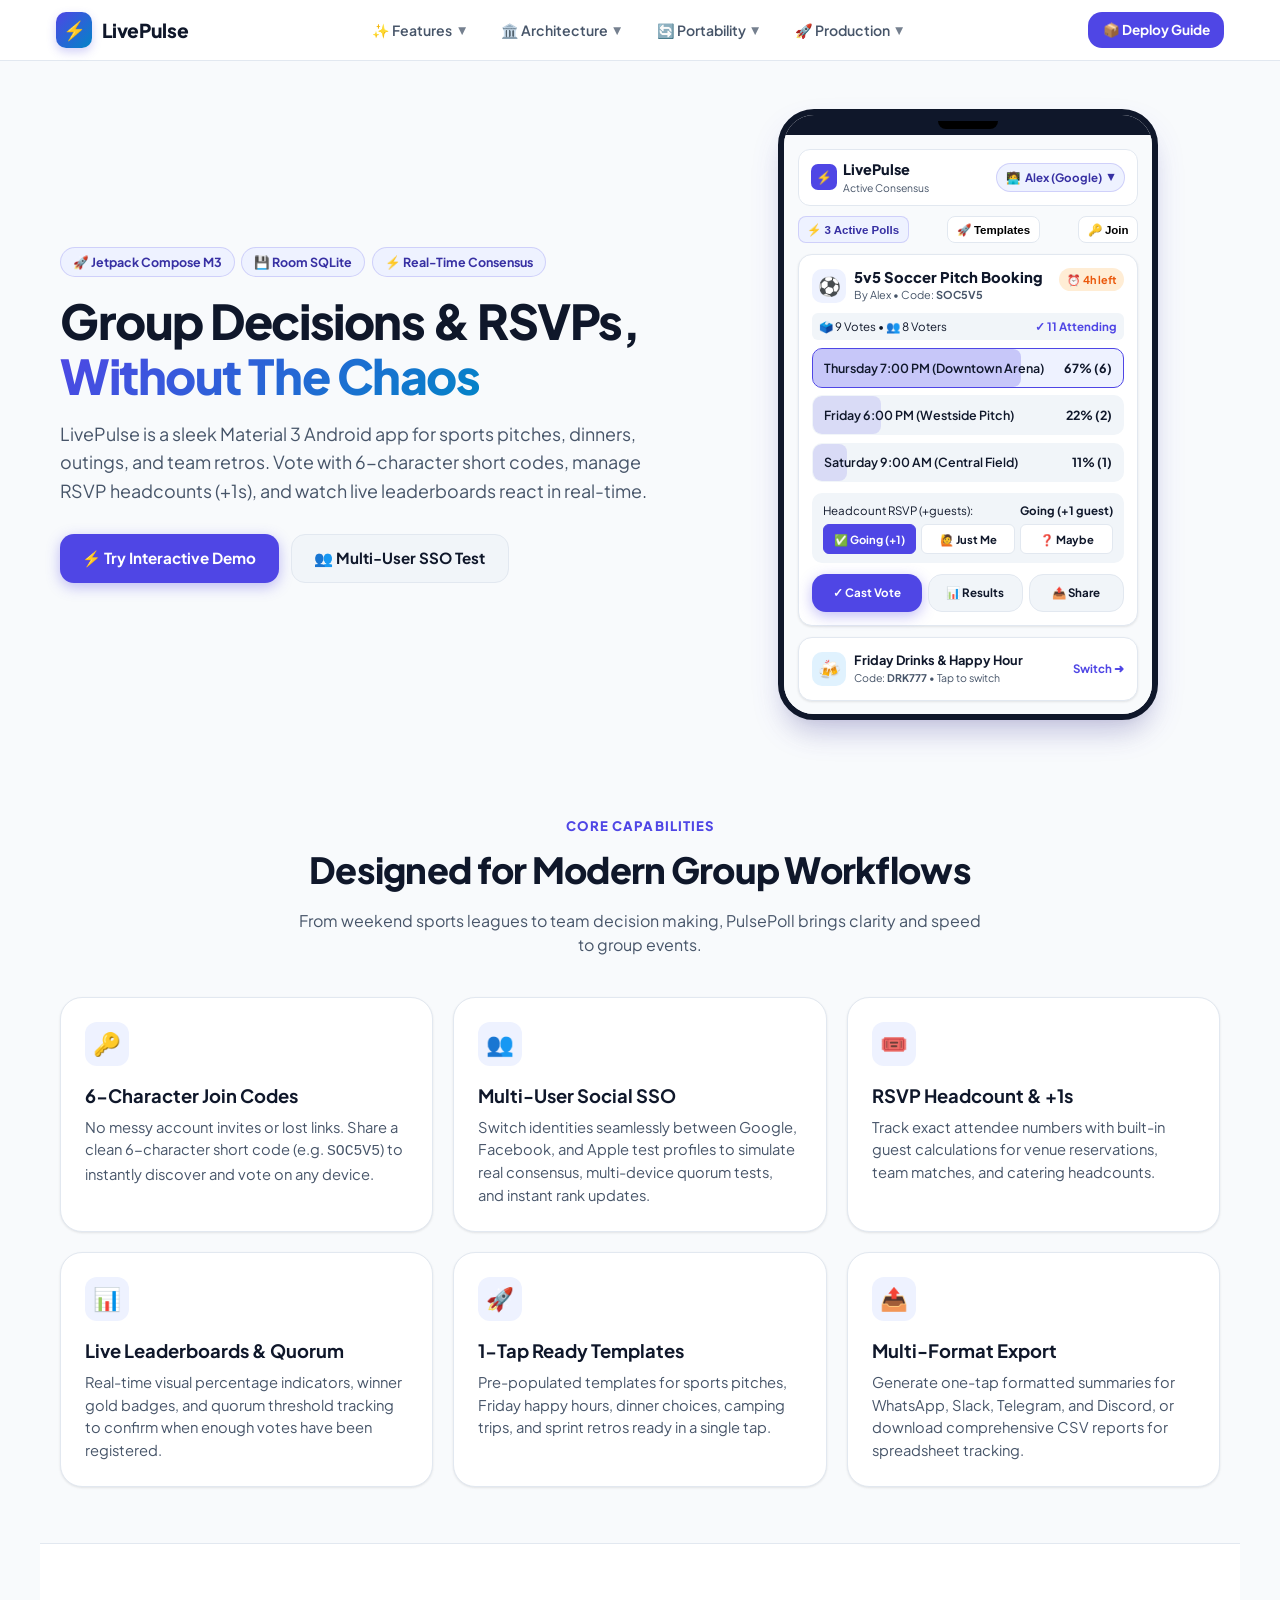
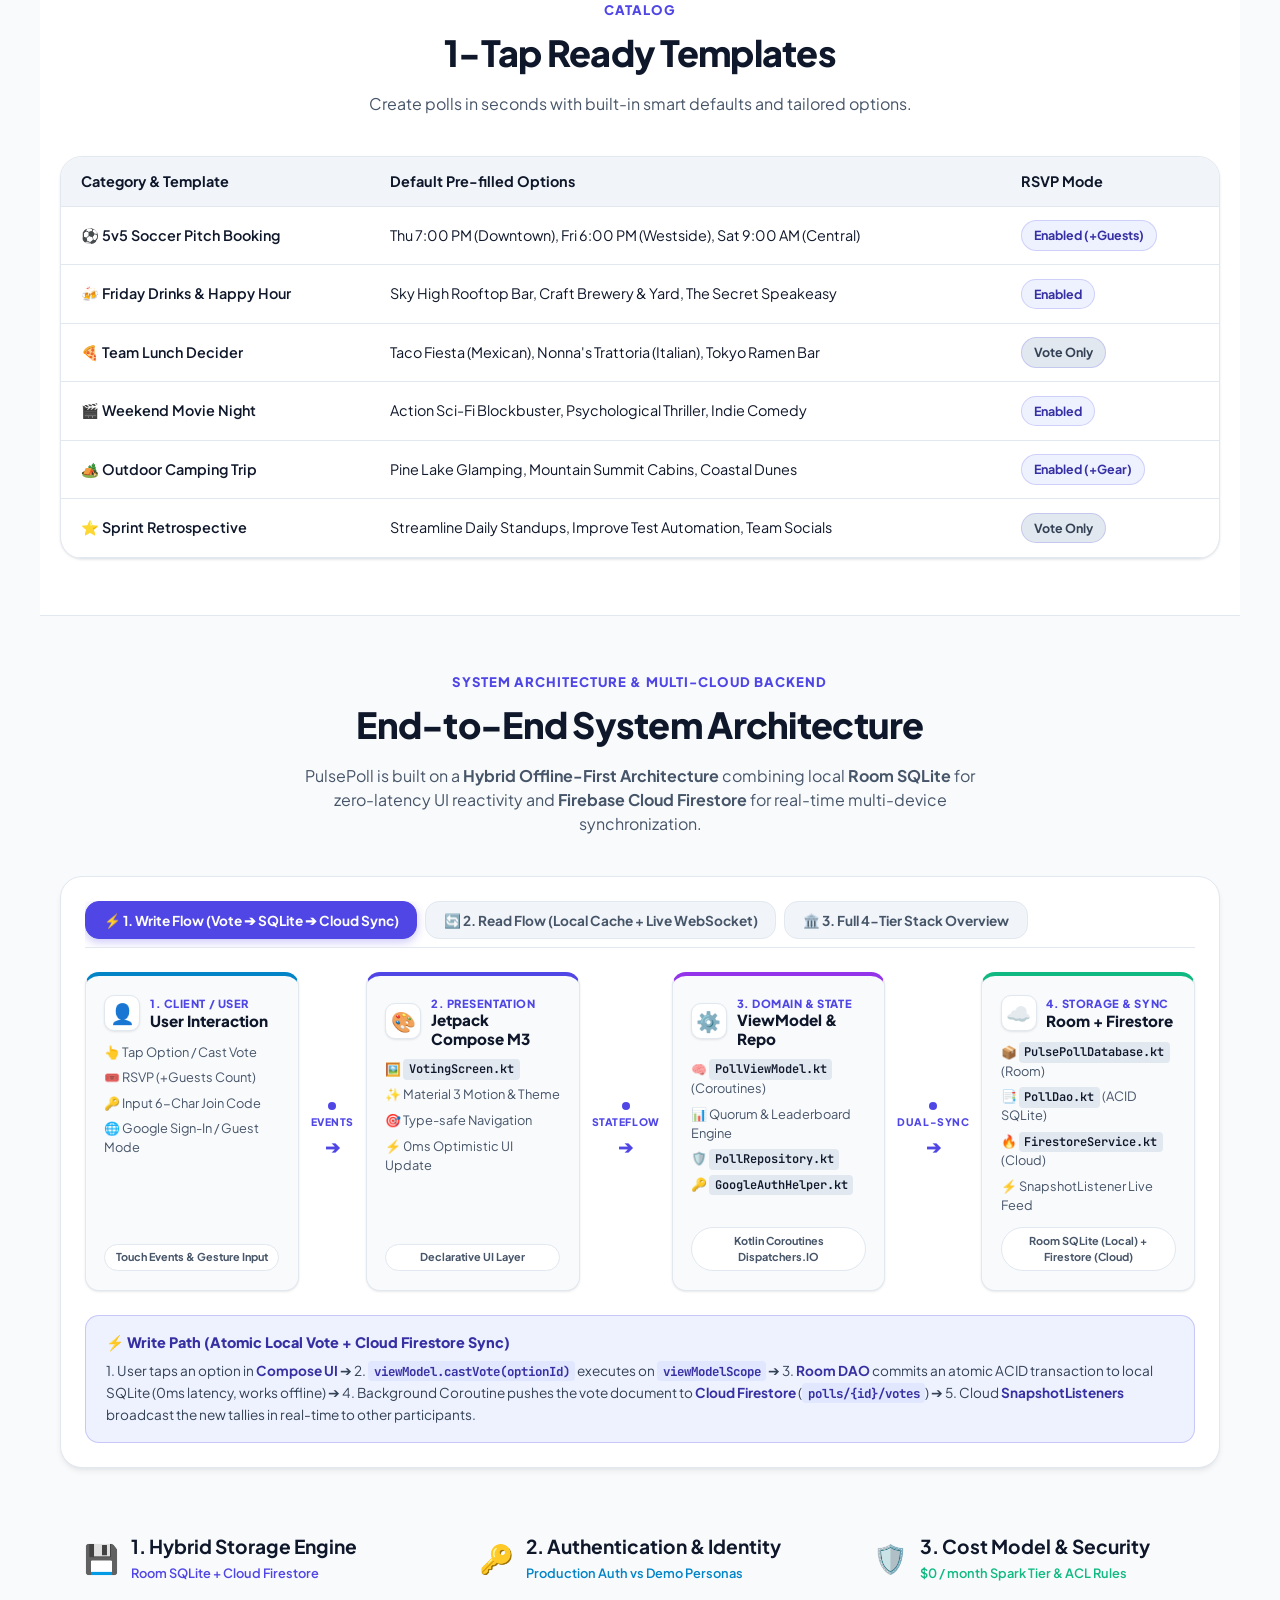
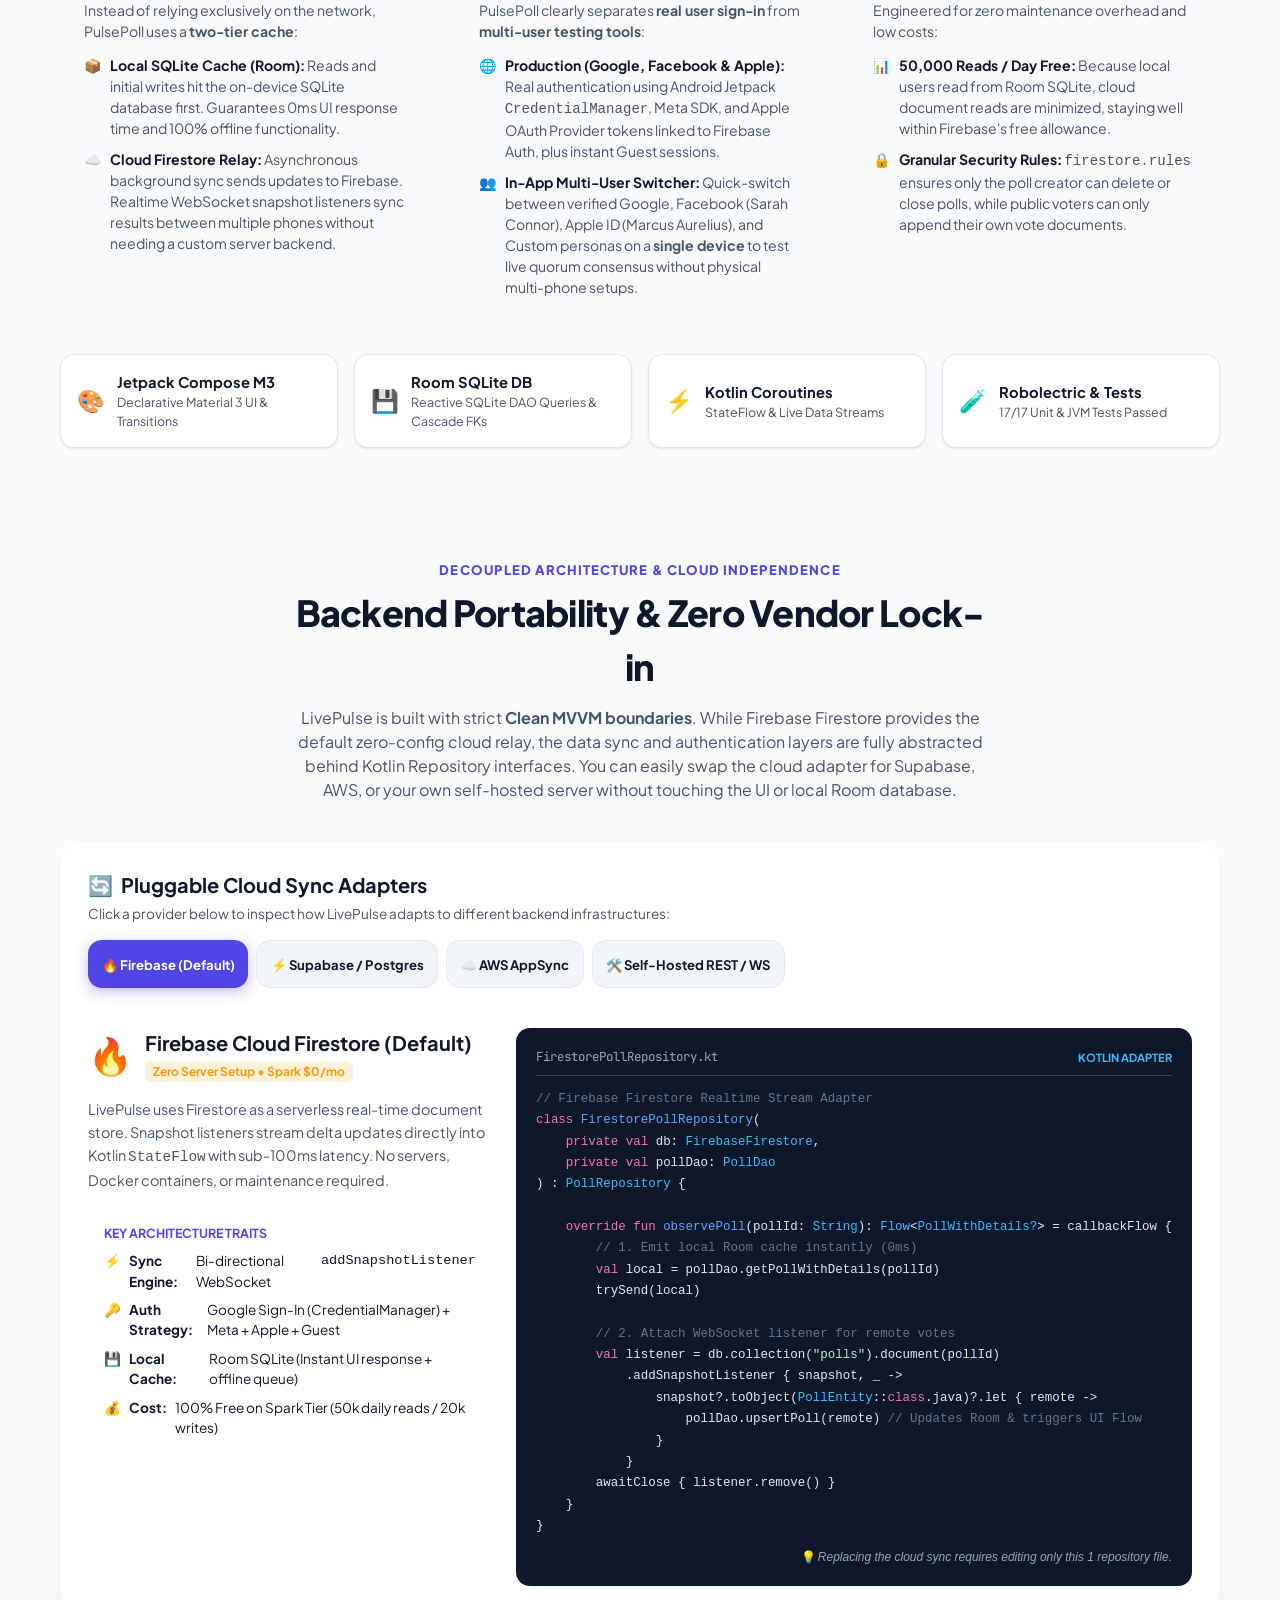
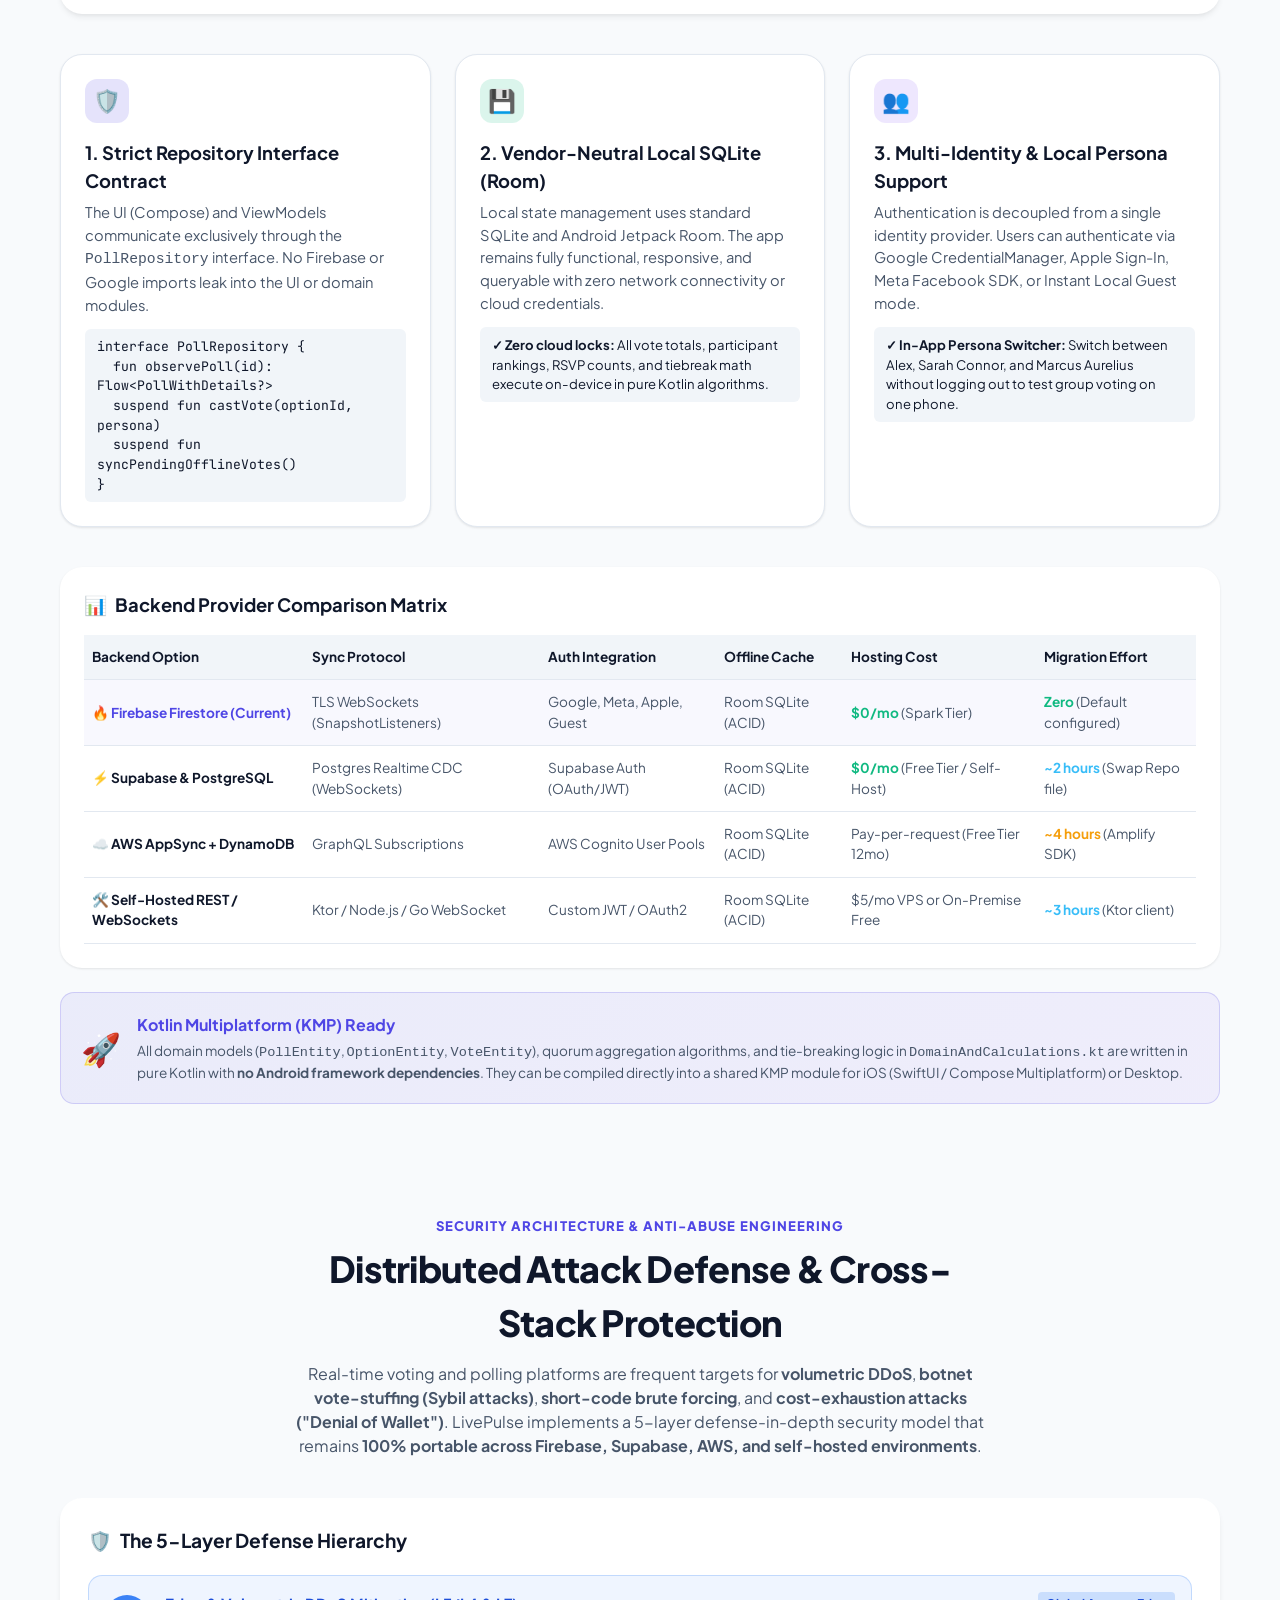
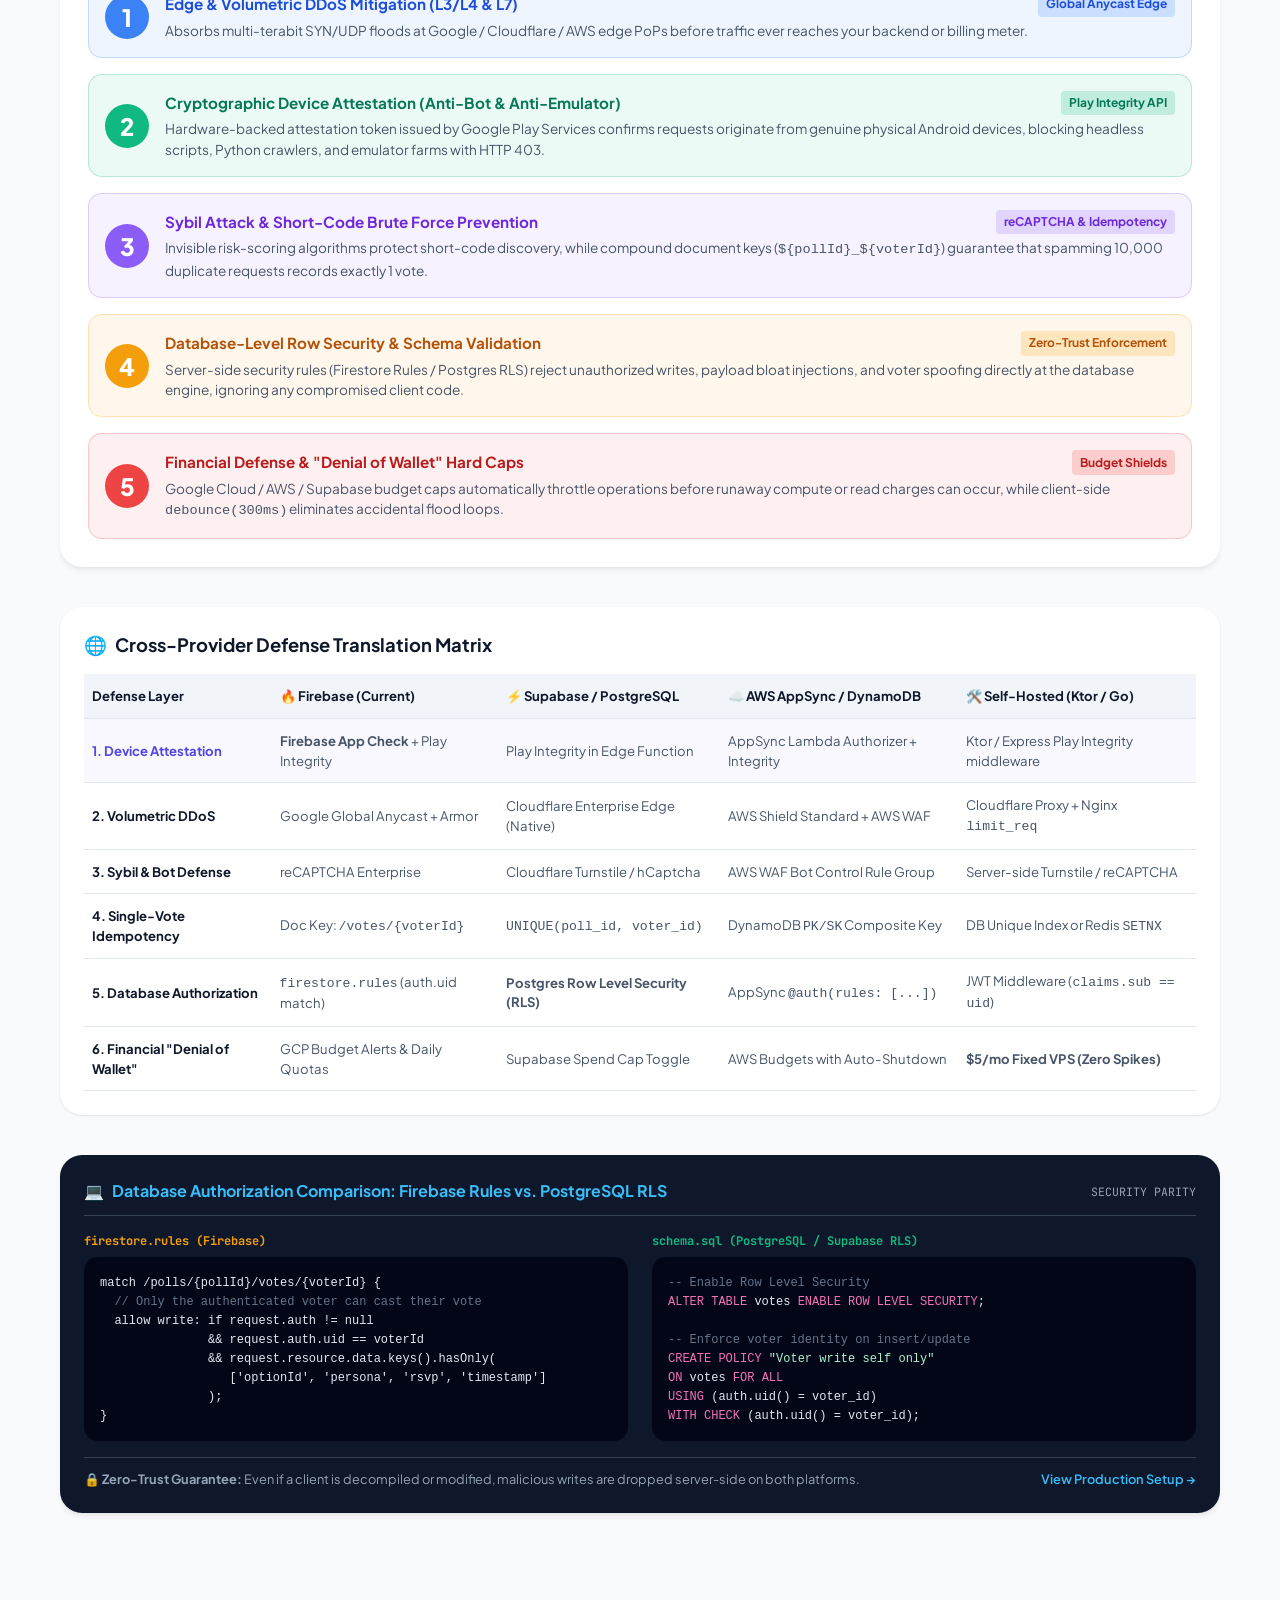
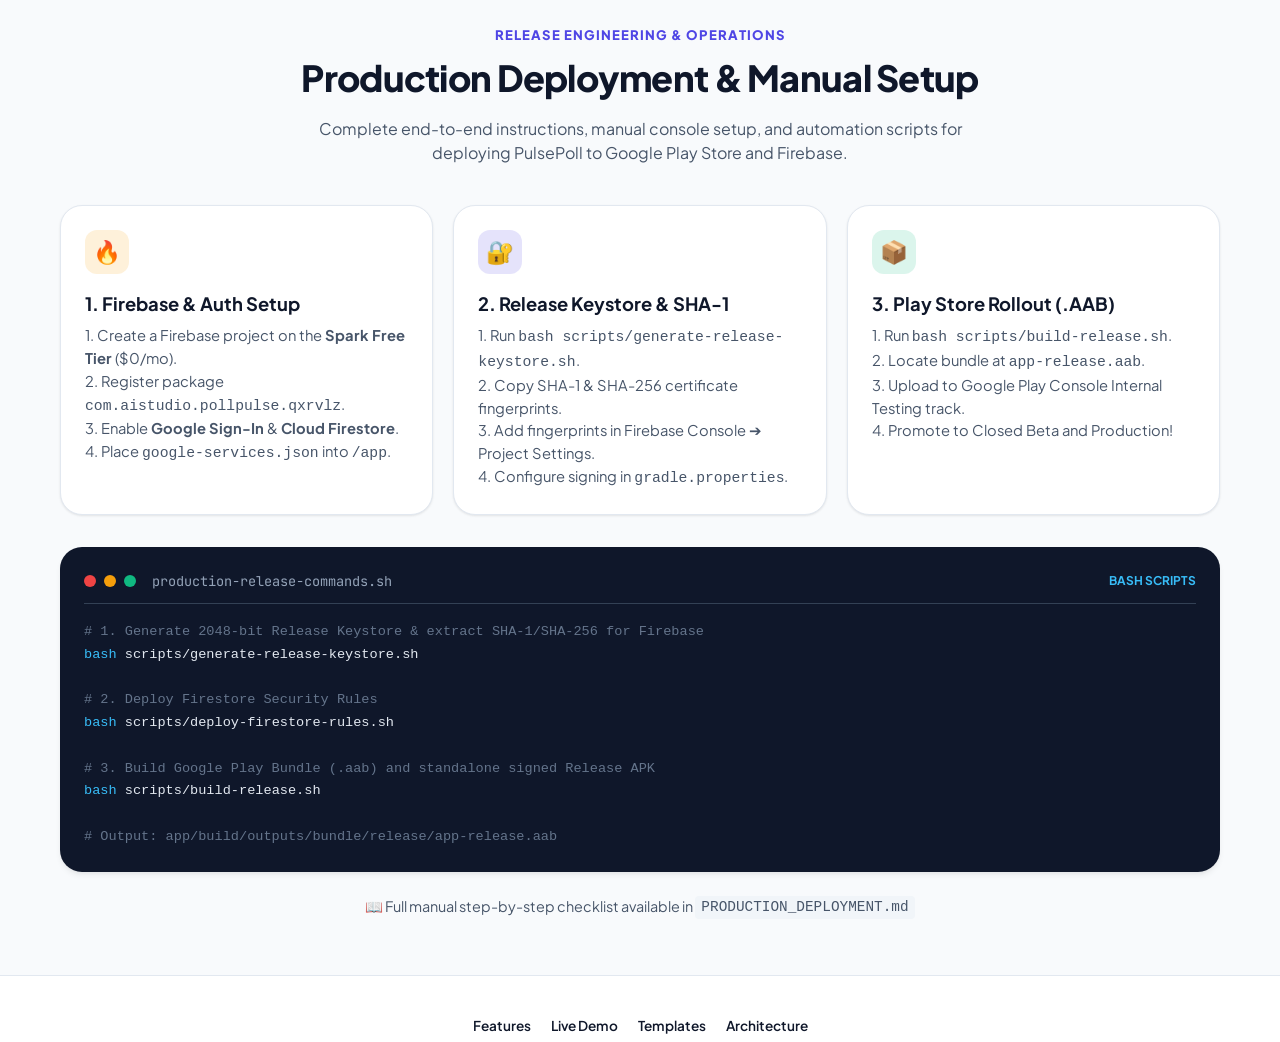
==== commit 14c20fb1: "docs: add Distributed Attack Defense documentation Update documentation to include information on th" ====
--- a/docs/index.html
+++ b/docs/index.html
@@ -1317,6 +1317,13 @@
                 <span class="dropdown-item-desc">Custom REST + WebSockets or gRPC backend engine</span>
               </div>
             </a>
+            <a href="#defense" class="dropdown-item" onclick="closeAllNavDropdowns()">
+              <span class="dropdown-item-icon">🛡️</span>
+              <div class="dropdown-item-content">
+                <span class="dropdown-item-title">Distributed Attack Defense</span>
+                <span class="dropdown-item-desc">5-Layer anti-DDoS, bot prevention & cross-backend matrix</span>
+              </div>
+            </a>
           </div>
         </li>
 
@@ -1417,6 +1424,9 @@
             </a>
             <a href="#portability" class="dropdown-item" onclick="toggleMobileNav(); switchProviderTab('custom');">
               <span>🛠️</span> <span>Self-Hosted REST / WebSockets</span>
+            </a>
+            <a href="#defense" class="dropdown-item" onclick="toggleMobileNav()">
+              <span>🛡️</span> <span>Distributed Attack Defense</span>
             </a>
           </div>
         </div>
@@ -2250,6 +2260,202 @@
 
   </section>
 
+  <!-- Distributed Attack Defense & Cross-Provider Security Section -->
+  <section class="section" id="defense">
+    <div class="section-header">
+      <div class="section-subtitle">Security Architecture & Anti-Abuse Engineering</div>
+      <h2 class="section-title">Distributed Attack Defense & Cross-Stack Protection</h2>
+      <p style="color: var(--on-surface-variant); max-width: 800px; margin: 0 auto;">
+        Real-time voting and polling platforms are frequent targets for <b>volumetric DDoS</b>, <b>botnet vote-stuffing (Sybil attacks)</b>, <b>short-code brute forcing</b>, and <b>cost-exhaustion attacks ("Denial of Wallet")</b>. LivePulse implements a 5-layer defense-in-depth security model that remains <b>100% portable across Firebase, Supabase, AWS, and self-hosted environments</b>.
+      </p>
+    </div>
+
+    <!-- The 5-Layer Defense Hierarchy Visual -->
+    <div style="background: var(--surface); border: 1px solid var(--outline-variant); border-radius: var(--radius-lg); padding: 1.75rem; box-shadow: var(--shadow-md); margin-bottom: 2.5rem;">
+      <h3 style="margin: 0 0 1.25rem 0; font-size: 1.2rem; color: var(--on-surface); display: flex; align-items: center; gap: 0.5rem;">
+        <span>🛡️</span> The 5-Layer Defense Hierarchy
+      </h3>
+
+      <div style="display: flex; flex-direction: column; gap: 1rem;">
+        <!-- Layer 1 -->
+        <div style="display: flex; gap: 1rem; align-items: center; background: rgba(59, 130, 246, 0.08); border: 1px solid rgba(59, 130, 246, 0.25); border-radius: var(--radius-md); padding: 1rem;">
+          <div style="font-size: 1.5rem; width: 44px; height: 44px; border-radius: 50%; background: #3B82F6; color: white; display: flex; align-items: center; justify-content: center; font-weight: 800;">1</div>
+          <div style="flex: 1;">
+            <div style="display: flex; justify-content: space-between; align-items: center; flex-wrap: wrap;">
+              <span style="font-weight: 700; color: #1D4ED8; font-size: 0.95rem;">Edge & Volumetric DDoS Mitigation (L3/L4 & L7)</span>
+              <span style="font-size: 0.75rem; background: rgba(59, 130, 246, 0.2); color: #1D4ED8; padding: 0.2rem 0.5rem; border-radius: 4px; font-weight: 700;">Global Anycast Edge</span>
+            </div>
+            <p style="margin: 0.25rem 0 0 0; font-size: 0.85rem; color: var(--on-surface-variant);">
+              Absorbs multi-terabit SYN/UDP floods at Google / Cloudflare / AWS edge PoPs before traffic ever reaches your backend or billing meter.
+            </p>
+          </div>
+        </div>
+
+        <!-- Layer 2 -->
+        <div style="display: flex; gap: 1rem; align-items: center; background: rgba(16, 185, 129, 0.08); border: 1px solid rgba(16, 185, 129, 0.25); border-radius: var(--radius-md); padding: 1rem;">
+          <div style="font-size: 1.5rem; width: 44px; height: 44px; border-radius: 50%; background: #10B981; color: white; display: flex; align-items: center; justify-content: center; font-weight: 800;">2</div>
+          <div style="flex: 1;">
+            <div style="display: flex; justify-content: space-between; align-items: center; flex-wrap: wrap;">
+              <span style="font-weight: 700; color: #047857; font-size: 0.95rem;">Cryptographic Device Attestation (Anti-Bot & Anti-Emulator)</span>
+              <span style="font-size: 0.75rem; background: rgba(16, 185, 129, 0.2); color: #047857; padding: 0.2rem 0.5rem; border-radius: 4px; font-weight: 700;">Play Integrity API</span>
+            </div>
+            <p style="margin: 0.25rem 0 0 0; font-size: 0.85rem; color: var(--on-surface-variant);">
+              Hardware-backed attestation token issued by Google Play Services confirms requests originate from genuine physical Android devices, blocking headless scripts, Python crawlers, and emulator farms with HTTP 403.
+            </p>
+          </div>
+        </div>
+
+        <!-- Layer 3 -->
+        <div style="display: flex; gap: 1rem; align-items: center; background: rgba(139, 92, 246, 0.08); border: 1px solid rgba(139, 92, 246, 0.25); border-radius: var(--radius-md); padding: 1rem;">
+          <div style="font-size: 1.5rem; width: 44px; height: 44px; border-radius: 50%; background: #8B5CF6; color: white; display: flex; align-items: center; justify-content: center; font-weight: 800;">3</div>
+          <div style="flex: 1;">
+            <div style="display: flex; justify-content: space-between; align-items: center; flex-wrap: wrap;">
+              <span style="font-weight: 700; color: #6D28D9; font-size: 0.95rem;">Sybil Attack & Short-Code Brute Force Prevention</span>
+              <span style="font-size: 0.75rem; background: rgba(139, 92, 246, 0.2); color: #6D28D9; padding: 0.2rem 0.5rem; border-radius: 4px; font-weight: 700;">reCAPTCHA & Idempotency</span>
+            </div>
+            <p style="margin: 0.25rem 0 0 0; font-size: 0.85rem; color: var(--on-surface-variant);">
+              Invisible risk-scoring algorithms protect short-code discovery, while compound document keys (<code>${pollId}_${voterId}</code>) guarantee that spamming 10,000 duplicate requests records exactly 1 vote.
+            </p>
+          </div>
+        </div>
+
+        <!-- Layer 4 -->
+        <div style="display: flex; gap: 1rem; align-items: center; background: rgba(245, 158, 11, 0.08); border: 1px solid rgba(245, 158, 11, 0.25); border-radius: var(--radius-md); padding: 1rem;">
+          <div style="font-size: 1.5rem; width: 44px; height: 44px; border-radius: 50%; background: #F59E0B; color: white; display: flex; align-items: center; justify-content: center; font-weight: 800;">4</div>
+          <div style="flex: 1;">
+            <div style="display: flex; justify-content: space-between; align-items: center; flex-wrap: wrap;">
+              <span style="font-weight: 700; color: #B45309; font-size: 0.95rem;">Database-Level Row Security & Schema Validation</span>
+              <span style="font-size: 0.75rem; background: rgba(245, 158, 11, 0.2); color: #B45309; padding: 0.2rem 0.5rem; border-radius: 4px; font-weight: 700;">Zero-Trust Enforcement</span>
+            </div>
+            <p style="margin: 0.25rem 0 0 0; font-size: 0.85rem; color: var(--on-surface-variant);">
+              Server-side security rules (Firestore Rules / Postgres RLS) reject unauthorized writes, payload bloat injections, and voter spoofing directly at the database engine, ignoring any compromised client code.
+            </p>
+          </div>
+        </div>
+
+        <!-- Layer 5 -->
+        <div style="display: flex; gap: 1rem; align-items: center; background: rgba(239, 68, 68, 0.08); border: 1px solid rgba(239, 68, 68, 0.25); border-radius: var(--radius-md); padding: 1rem;">
+          <div style="font-size: 1.5rem; width: 44px; height: 44px; border-radius: 50%; background: #EF4444; color: white; display: flex; align-items: center; justify-content: center; font-weight: 800;">5</div>
+          <div style="flex: 1;">
+            <div style="display: flex; justify-content: space-between; align-items: center; flex-wrap: wrap;">
+              <span style="font-weight: 700; color: #B91C1C; font-size: 0.95rem;">Financial Defense & "Denial of Wallet" Hard Caps</span>
+              <span style="font-size: 0.75rem; background: rgba(239, 68, 68, 0.2); color: #B91C1C; padding: 0.2rem 0.5rem; border-radius: 4px; font-weight: 700;">Budget Shields</span>
+            </div>
+            <p style="margin: 0.25rem 0 0 0; font-size: 0.85rem; color: var(--on-surface-variant);">
+              Google Cloud / AWS / Supabase budget caps automatically throttle operations before runaway compute or read charges can occur, while client-side <code>debounce(300ms)</code> eliminates accidental flood loops.
+            </p>
+          </div>
+        </div>
+      </div>
+    </div>
+
+    <!-- Cross-Provider Defense Translation Matrix -->
+    <div style="background: var(--surface); border: 1px solid var(--outline-variant); border-radius: var(--radius-lg); padding: 1.5rem; box-shadow: var(--shadow-sm); overflow-x: auto; margin-bottom: 2.5rem;">
+      <h3 style="margin: 0 0 1rem 0; font-size: 1.15rem; color: var(--on-surface); display: flex; align-items: center; gap: 0.5rem;">
+        <span>🌐</span> Cross-Provider Defense Translation Matrix
+      </h3>
+      <table style="width: 100%; border-collapse: collapse; font-size: 0.82rem; text-align: left;">
+        <thead>
+          <tr style="border-bottom: 2px solid var(--outline-variant); color: var(--on-surface);">
+            <th style="padding: 0.75rem 0.5rem;">Defense Layer</th>
+            <th style="padding: 0.75rem 0.5rem;">🔥 Firebase (Current)</th>
+            <th style="padding: 0.75rem 0.5rem;">⚡ Supabase / PostgreSQL</th>
+            <th style="padding: 0.75rem 0.5rem;">☁️ AWS AppSync / DynamoDB</th>
+            <th style="padding: 0.75rem 0.5rem;">🛠️ Self-Hosted (Ktor / Go)</th>
+          </tr>
+        </thead>
+        <tbody style="color: var(--on-surface-variant);">
+          <tr style="border-bottom: 1px solid var(--outline-variant); background: rgba(79, 70, 229, 0.04);">
+            <td style="padding: 0.75rem 0.5rem; font-weight: 700; color: var(--primary);">1. Device Attestation</td>
+            <td style="padding: 0.75rem 0.5rem;"><b>Firebase App Check</b> + Play Integrity</td>
+            <td style="padding: 0.75rem 0.5rem;">Play Integrity in Edge Function</td>
+            <td style="padding: 0.75rem 0.5rem;">AppSync Lambda Authorizer + Integrity</td>
+            <td style="padding: 0.75rem 0.5rem;">Ktor / Express Play Integrity middleware</td>
+          </tr>
+          <tr style="border-bottom: 1px solid var(--outline-variant);">
+            <td style="padding: 0.75rem 0.5rem; font-weight: 700; color: var(--on-surface);">2. Volumetric DDoS</td>
+            <td style="padding: 0.75rem 0.5rem;">Google Global Anycast + Armor</td>
+            <td style="padding: 0.75rem 0.5rem;">Cloudflare Enterprise Edge (Native)</td>
+            <td style="padding: 0.75rem 0.5rem;">AWS Shield Standard + AWS WAF</td>
+            <td style="padding: 0.75rem 0.5rem;">Cloudflare Proxy + Nginx <code>limit_req</code></td>
+          </tr>
+          <tr style="border-bottom: 1px solid var(--outline-variant);">
+            <td style="padding: 0.75rem 0.5rem; font-weight: 700; color: var(--on-surface);">3. Sybil & Bot Defense</td>
+            <td style="padding: 0.75rem 0.5rem;">reCAPTCHA Enterprise</td>
+            <td style="padding: 0.75rem 0.5rem;">Cloudflare Turnstile / hCaptcha</td>
+            <td style="padding: 0.75rem 0.5rem;">AWS WAF Bot Control Rule Group</td>
+            <td style="padding: 0.75rem 0.5rem;">Server-side Turnstile / reCAPTCHA</td>
+          </tr>
+          <tr style="border-bottom: 1px solid var(--outline-variant);">
+            <td style="padding: 0.75rem 0.5rem; font-weight: 700; color: var(--on-surface);">4. Single-Vote Idempotency</td>
+            <td style="padding: 0.75rem 0.5rem;">Doc Key: <code>/votes/{voterId}</code></td>
+            <td style="padding: 0.75rem 0.5rem;"><code>UNIQUE(poll_id, voter_id)</code></td>
+            <td style="padding: 0.75rem 0.5rem;">DynamoDB <code>PK/SK</code> Composite Key</td>
+            <td style="padding: 0.75rem 0.5rem;">DB Unique Index or Redis <code>SETNX</code></td>
+          </tr>
+          <tr style="border-bottom: 1px solid var(--outline-variant);">
+            <td style="padding: 0.75rem 0.5rem; font-weight: 700; color: var(--on-surface);">5. Database Authorization</td>
+            <td style="padding: 0.75rem 0.5rem;"><code>firestore.rules</code> (auth.uid match)</td>
+            <td style="padding: 0.75rem 0.5rem;"><b>Postgres Row Level Security (RLS)</b></td>
+            <td style="padding: 0.75rem 0.5rem;">AppSync <code>@auth(rules: [...])</code></td>
+            <td style="padding: 0.75rem 0.5rem;">JWT Middleware (<code>claims.sub == uid</code>)</td>
+          </tr>
+          <tr>
+            <td style="padding: 0.75rem 0.5rem; font-weight: 700; color: var(--on-surface);">6. Financial "Denial of Wallet"</td>
+            <td style="padding: 0.75rem 0.5rem;">GCP Budget Alerts & Daily Quotas</td>
+            <td style="padding: 0.75rem 0.5rem;">Supabase Spend Cap Toggle</td>
+            <td style="padding: 0.75rem 0.5rem;">AWS Budgets with Auto-Shutdown</td>
+            <td style="padding: 0.75rem 0.5rem;"><b>$5/mo Fixed VPS (Zero Spikes)</b></td>
+          </tr>
+        </tbody>
+      </table>
+    </div>
+
+    <!-- Security Implementation Code Comparison -->
+    <div style="background: #0F172A; border-radius: var(--radius-lg); padding: 1.5rem; color: #F8FAFC; box-shadow: var(--shadow-md);">
+      <div style="display: flex; justify-content: space-between; align-items: center; border-bottom: 1px solid #334155; padding-bottom: 0.75rem; margin-bottom: 1rem;">
+        <h4 style="margin: 0; font-size: 1rem; color: #38BDF8; display: flex; align-items: center; gap: 0.5rem;">
+          <span>💻</span> Database Authorization Comparison: Firebase Rules vs. PostgreSQL RLS
+        </h4>
+        <span style="font-size: 0.72rem; color: #94A3B8; font-family: 'JetBrains Mono', monospace;">SECURITY PARITY</span>
+      </div>
+
+      <div style="display: grid; grid-template-columns: 1fr 1fr; gap: 1.5rem;">
+        <!-- Left: Firestore Rules -->
+        <div>
+          <div style="font-size: 0.75rem; font-weight: 700; color: #F59E0B; margin-bottom: 0.4rem; font-family: 'JetBrains Mono', monospace;">firestore.rules (Firebase)</div>
+          <pre style="margin: 0; background: #020617; border-radius: var(--radius-md); padding: 1rem; font-family: 'JetBrains Mono', monospace; font-size: 0.75rem; line-height: 1.5; color: #E2E8F0; overflow-x: auto;"><code>match /polls/{pollId}/votes/{voterId} {
+  <span style="color: #64748B;">// Only the authenticated voter can cast their vote</span>
+  allow write: if request.auth != null 
+               &amp;&amp; request.auth.uid == voterId
+               &amp;&amp; request.resource.data.keys().hasOnly(
+                  ['optionId', 'persona', 'rsvp', 'timestamp']
+               );
+}</code></pre>
+        </div>
+
+        <!-- Right: Postgres RLS -->
+        <div>
+          <div style="font-size: 0.75rem; font-weight: 700; color: #10B981; margin-bottom: 0.4rem; font-family: 'JetBrains Mono', monospace;">schema.sql (PostgreSQL / Supabase RLS)</div>
+          <pre style="margin: 0; background: #020617; border-radius: var(--radius-md); padding: 1rem; font-family: 'JetBrains Mono', monospace; font-size: 0.75rem; line-height: 1.5; color: #E2E8F0; overflow-x: auto;"><code><span style="color: #64748B;">-- Enable Row Level Security</span>
+<span style="color: #F472B6;">ALTER TABLE</span> votes <span style="color: #F472B6;">ENABLE ROW LEVEL SECURITY</span>;
+
+<span style="color: #64748B;">-- Enforce voter identity on insert/update</span>
+<span style="color: #F472B6;">CREATE POLICY</span> <span style="color: #A7F3D0;">"Voter write self only"</span> 
+<span style="color: #F472B6;">ON</span> votes <span style="color: #F472B6;">FOR ALL</span> 
+<span style="color: #F472B6;">USING</span> (auth.uid() = voter_id)
+<span style="color: #F472B6;">WITH CHECK</span> (auth.uid() = voter_id);</code></pre>
+        </div>
+      </div>
+
+      <div style="margin-top: 1rem; padding-top: 0.75rem; border-top: 1px solid #334155; font-size: 0.8rem; color: #94A3B8; display: flex; align-items: center; justify-content: space-between;">
+        <span>🔒 <b>Zero-Trust Guarantee:</b> Even if a client is decompiled or modified, malicious writes are dropped server-side on both platforms.</span>
+        <a href="#production" style="color: #38BDF8; text-decoration: none; font-weight: 600;">View Production Setup →</a>
+      </div>
+    </div>
+
+  </section>
+
   <!-- Production Deployment & Manual Setup Guide -->
   <section class="section" id="production">
     <div class="section-header">
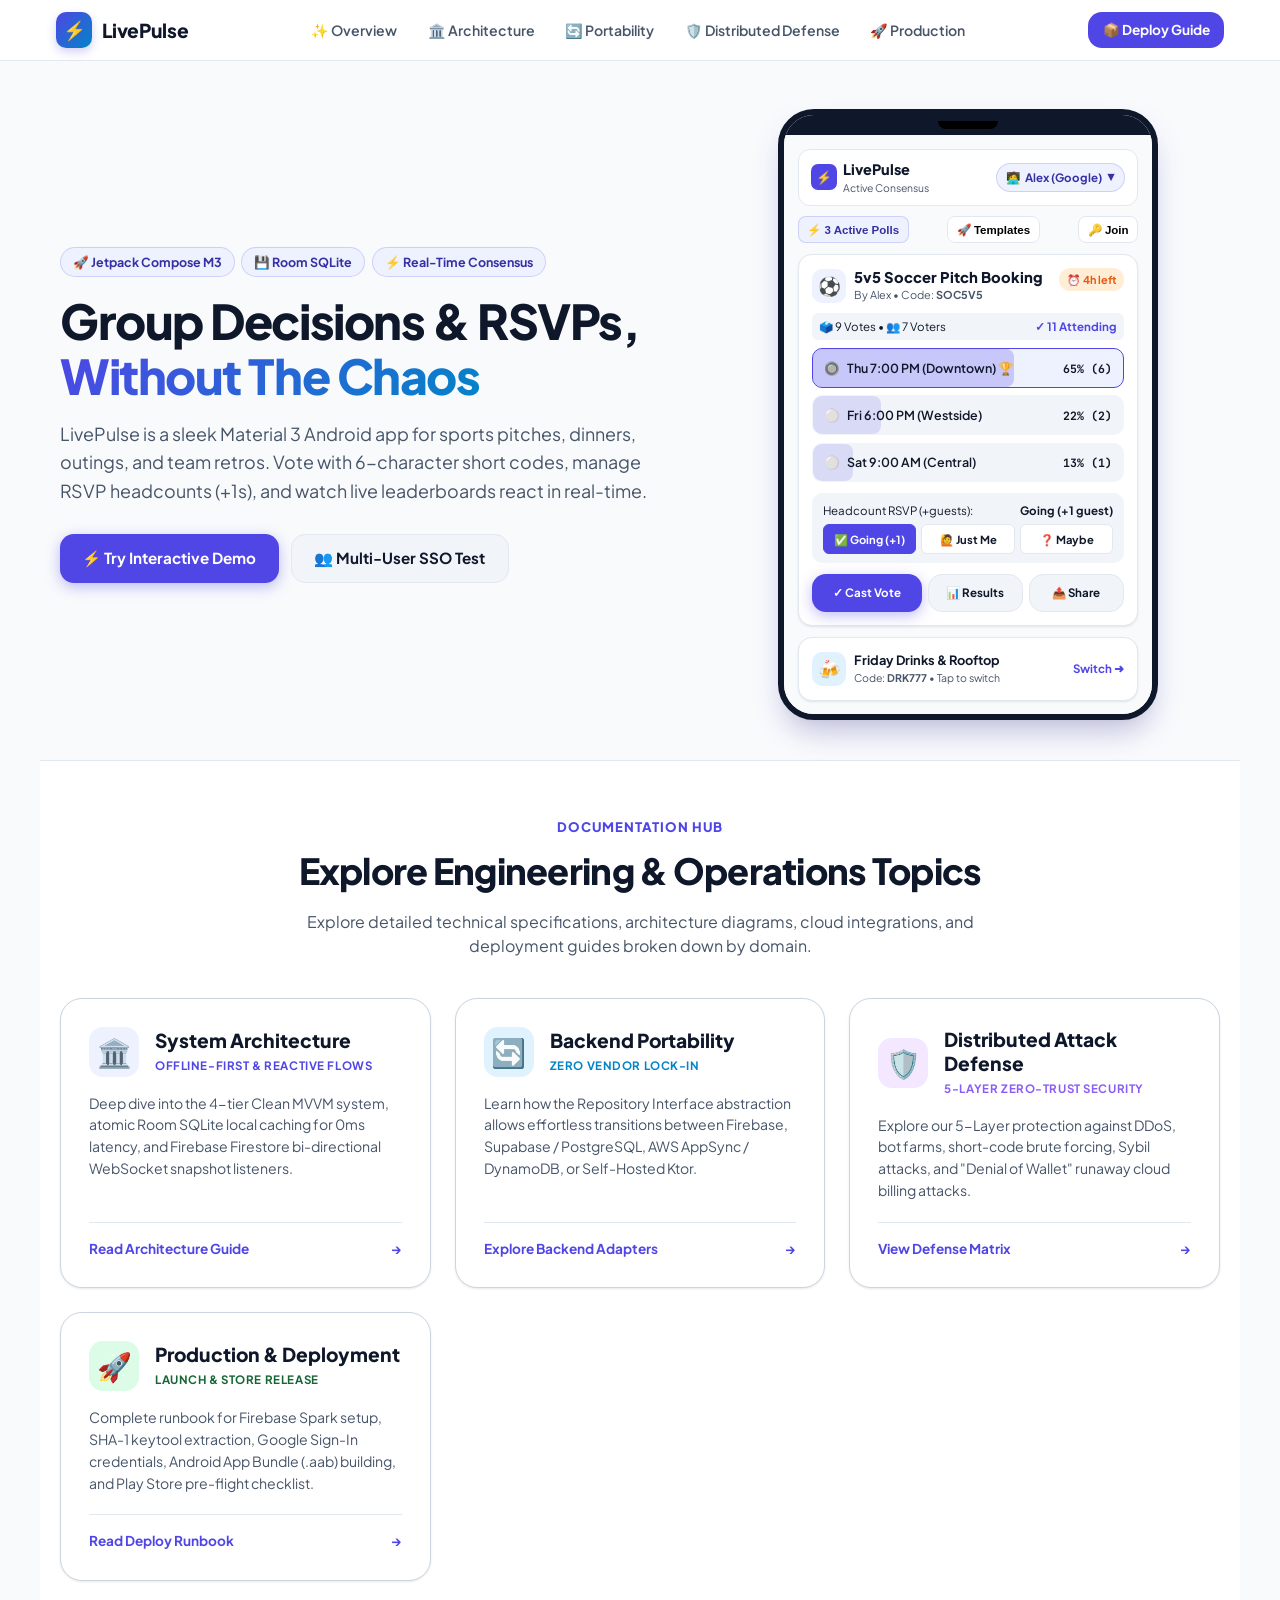
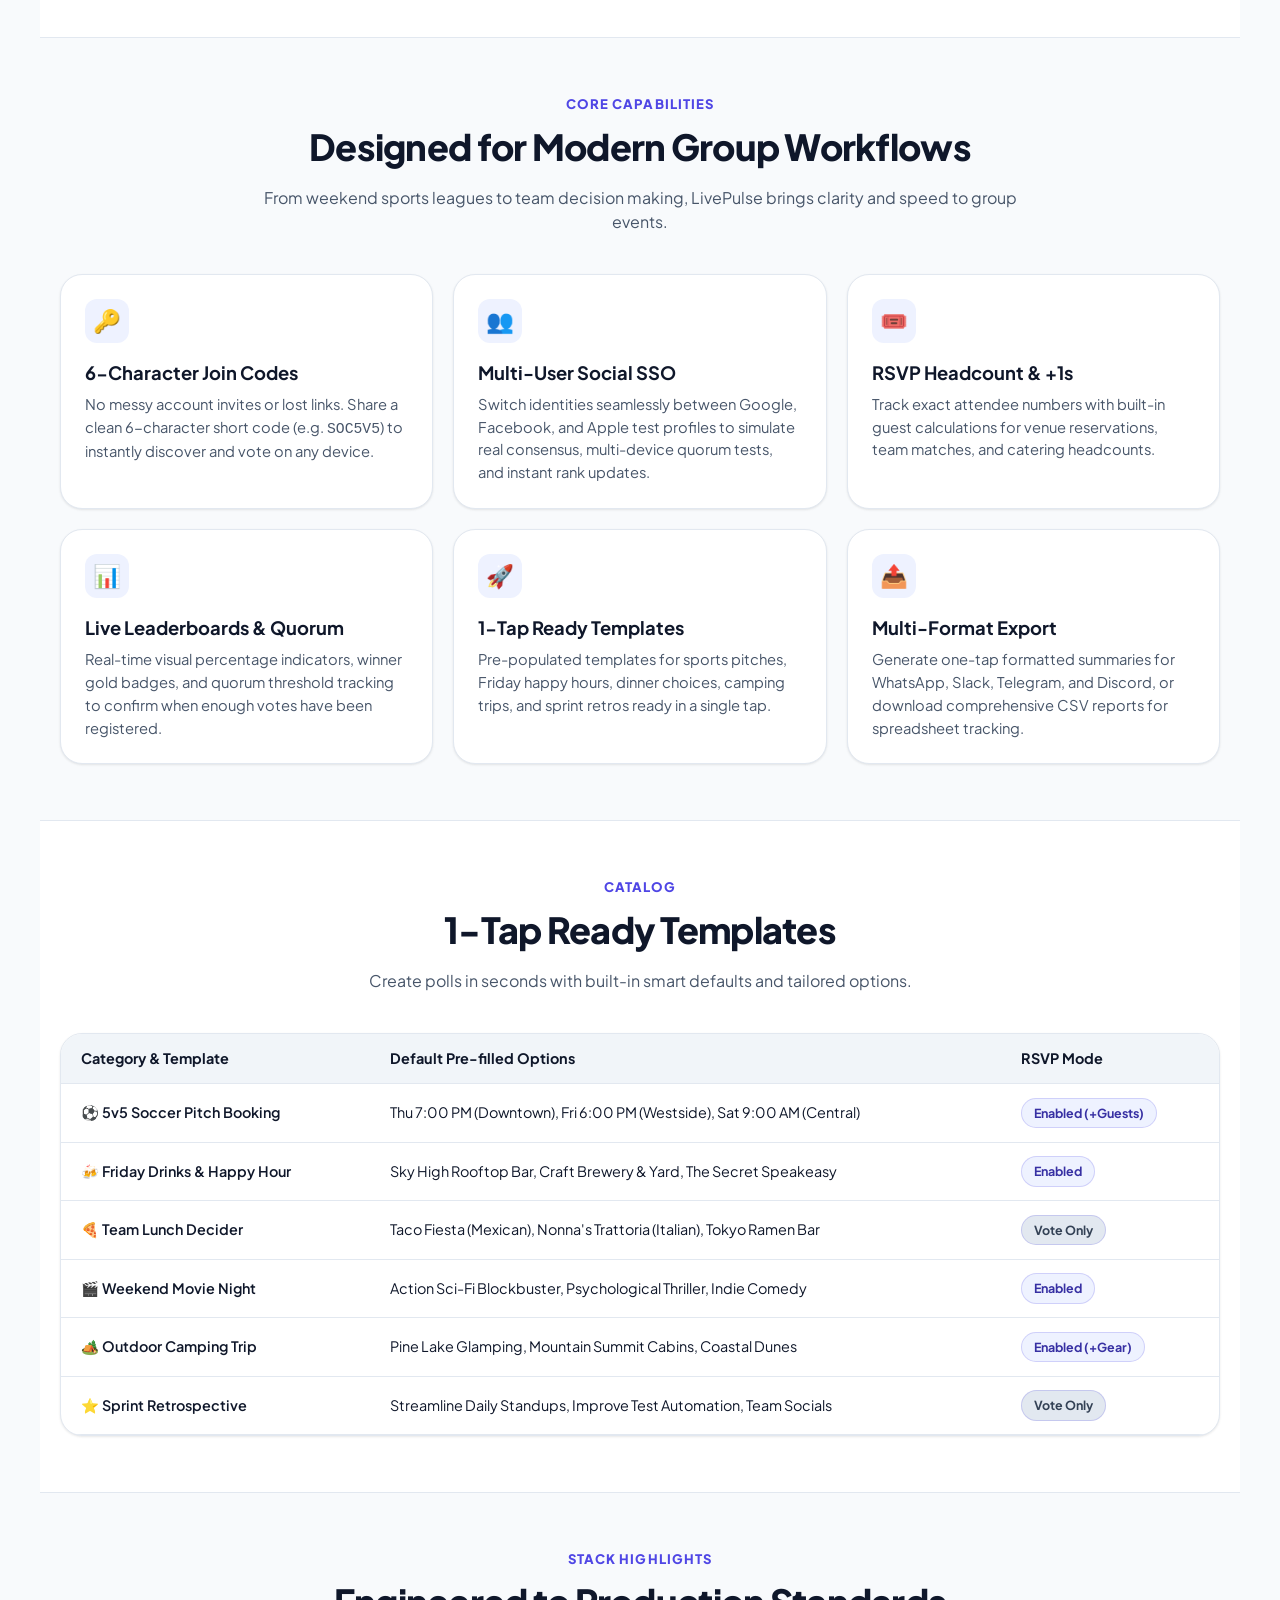
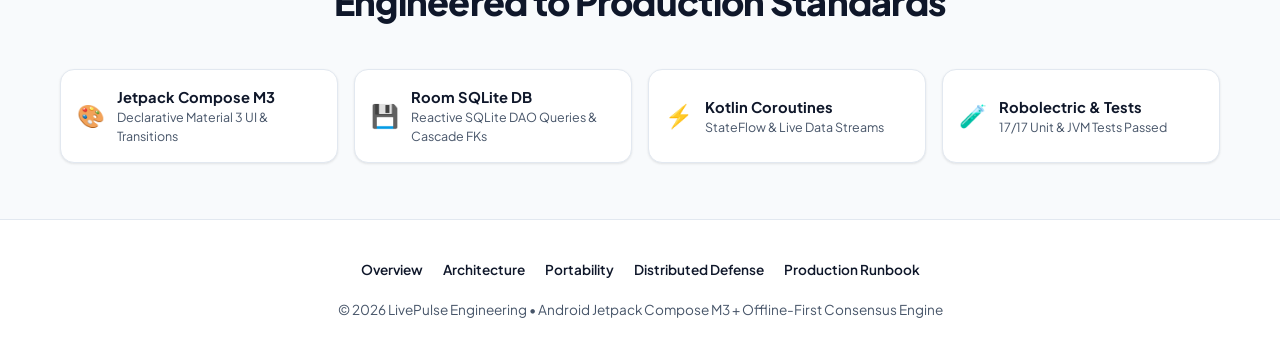
==== commit 89186169: "refactor(docs): extract common styles to external stylesheet Move global CSS variables and layout st" ====
--- a/docs/index.html
+++ b/docs/index.html
@@ -11,1360 +11,43 @@
   <link rel="preconnect" href="https://fonts.googleapis.com">
   <link rel="preconnect" href="https://fonts.gstatic.com" crossorigin>
   <link href="https://fonts.googleapis.com/css2?family=Plus+Jakarta+Sans:wght@400;500;600;700;800&family=JetBrains+Mono:wght@500;700&display=swap" rel="stylesheet">
-  
-  <style>
-    :root {
-      --primary: #4F46E5;
-      --primary-hover: #4338CA;
-      --primary-container: #EEF2FF;
-      --on-primary-container: #3730A3;
-      
-      --secondary: #0284C7;
-      --secondary-container: #E0F2FE;
-      --on-secondary-container: #075985;
-      
-      --tertiary: #EA580C;
-      --tertiary-container: #FFEDD5;
-      
-      --bg: #F8FAFC;
-      --surface: #FFFFFF;
-      --surface-variant: #F1F5F9;
-      --on-surface: #0F172A;
-      --on-surface-variant: #475569;
-      --outline: #E2E8F0;
-
-      --shadow-sm: 0 1px 3px rgba(0,0,0,0.06), 0 1px 2px rgba(0,0,0,0.04);
-      --shadow-md: 0 4px 6px -1px rgba(0,0,0,0.07), 0 2px 4px -2px rgba(0,0,0,0.05);
-      --shadow-xl: 0 20px 25px -5px rgba(0,0,0,0.08), 0 8px 10px -6px rgba(0,0,0,0.04);
-      --radius-sm: 8px;
-      --radius-md: 14px;
-      --radius-lg: 22px;
-      --radius-full: 9999px;
-    }
-
-    * {
-      box-sizing: border-box;
-      margin: 0;
-      padding: 0;
-      -webkit-tap-highlight-color: transparent;
-    }
-
-    html {
-      scroll-behavior: smooth;
-    }
-
-    body {
-      font-family: 'Plus Jakarta Sans', -apple-system, BlinkMacSystemFont, 'Segoe UI', Roboto, sans-serif;
-      background-color: var(--bg);
-      color: var(--on-surface);
-      line-height: 1.5;
-      -webkit-font-smoothing: antialiased;
-      overflow-x: hidden;
-    }
-
-    /* Top Navigation Bar */
-    header {
-      position: sticky;
-      top: 0;
-      z-index: 100;
-      background: rgba(255, 255, 255, 0.95);
-      backdrop-filter: blur(12px);
-      -webkit-backdrop-filter: blur(12px);
-      border-bottom: 1px solid var(--outline);
-      width: 100%;
-    }
-
-    .nav-container {
-      max-width: 1200px;
-      margin: 0 auto;
-      padding: 0.75rem 1rem;
-      display: flex;
-      justify-content: space-between;
-      align-items: center;
-      gap: 1rem;
-    }
-
-    .brand {
-      display: flex;
-      align-items: center;
-      gap: 0.6rem;
-      text-decoration: none;
-      color: var(--on-surface);
-      flex-shrink: 0;
-    }
-
-    .brand-icon {
-      width: 36px;
-      height: 36px;
-      background: linear-gradient(135deg, var(--primary), var(--secondary));
-      border-radius: 10px;
-      display: flex;
-      align-items: center;
-      justify-content: center;
-      font-size: 1.15rem;
-      color: white;
-      box-shadow: 0 4px 10px rgba(79, 70, 229, 0.25);
-    }
-
-    .brand-title {
-      font-weight: 800;
-      font-size: 1.2rem;
-      letter-spacing: -0.02em;
-    }
-
-    .nav-links {
-      display: flex;
-      align-items: center;
-      gap: 0.75rem;
-      list-style: none;
-      margin: 0;
-      padding: 0;
-    }
-
-    .nav-item {
-      position: relative;
-    }
-
-    .nav-link, .dropdown-trigger {
-      display: inline-flex;
-      align-items: center;
-      gap: 0.35rem;
-      padding: 0.45rem 0.7rem;
-      text-decoration: none;
-      color: var(--on-surface-variant);
-      font-weight: 600;
-      font-size: 0.88rem;
-      border-radius: var(--radius-sm);
-      transition: all 0.15s ease;
-      background: transparent;
-      border: none;
-      cursor: pointer;
-      font-family: inherit;
-    }
-
-    .nav-link:hover, .dropdown-trigger:hover, .nav-item:hover .dropdown-trigger {
-      color: var(--primary);
-      background: rgba(79, 70, 229, 0.08);
-    }
-
-    .dropdown-chevron {
-      font-size: 0.65rem;
-      transition: transform 0.2s ease;
-      opacity: 0.75;
-    }
-
-    .nav-item:hover .dropdown-chevron, .nav-item.open .dropdown-chevron {
-      transform: rotate(180deg);
-      opacity: 1;
-    }
-
-    /* Dropdown Menu Container */
-    .dropdown-menu {
-      position: absolute;
-      top: 100%;
-      left: 0;
-      min-width: 260px;
-      background: var(--surface);
-      border: 1px solid var(--outline-variant);
-      border-radius: var(--radius-md);
-      box-shadow: 0 10px 25px -5px rgba(0, 0, 0, 0.1), 0 8px 10px -6px rgba(0, 0, 0, 0.1);
-      padding: 0.5rem;
-      opacity: 0;
-      visibility: hidden;
-      transform: translateY(8px);
-      transition: all 0.2s cubic-bezier(0.16, 1, 0.3, 1);
-      z-index: 1100;
-      display: flex;
-      flex-direction: column;
-      gap: 0.25rem;
-    }
-
-    /* Show on hover or active class */
-    .nav-item:hover .dropdown-menu,
-    .nav-item.open .dropdown-menu {
-      opacity: 1;
-      visibility: visible;
-      transform: translateY(4px);
-    }
-
-    .dropdown-item {
-      display: flex;
-      align-items: flex-start;
-      gap: 0.65rem;
-      padding: 0.55rem 0.65rem;
-      border-radius: var(--radius-sm);
-      text-decoration: none;
-      color: var(--on-surface);
-      transition: background 0.15s ease;
-    }
-
-    .dropdown-item:hover {
-      background: var(--surface-container-high);
-    }
-
-    .dropdown-item-icon {
-      font-size: 1.15rem;
-      flex-shrink: 0;
-      margin-top: 1px;
-    }
-
-    .dropdown-item-content {
-      display: flex;
-      flex-direction: column;
-    }
-
-    .dropdown-item-title {
-      font-size: 0.85rem;
-      font-weight: 700;
-      color: var(--on-surface);
-      line-height: 1.2;
-    }
-
-    .dropdown-item-desc {
-      font-size: 0.72rem;
-      color: var(--on-surface-variant);
-      margin-top: 0.15rem;
-      line-height: 1.3;
-    }
-
-    .dropdown-divider {
-      height: 1px;
-      background: var(--outline-variant);
-      margin: 0.35rem 0;
-    }
-
-    .header-actions {
-      display: flex;
-      align-items: center;
-      gap: 0.75rem;
-    }
-
-    .header-cta-btn {
-      display: inline-flex;
-      align-items: center;
-      gap: 0.4rem;
-      padding: 0.5rem 0.9rem;
-      font-size: 0.85rem;
-      font-weight: 700;
-      border-radius: var(--radius-md);
-      background: var(--primary);
-      color: white;
-      text-decoration: none;
-      transition: all 0.2s;
-      white-space: nowrap;
-    }
-
-    .header-cta-btn:hover {
-      background: var(--primary-hover);
-    }
-
-    /* Mobile Hamburger Menu Toggle Button */
-    .mobile-menu-toggle {
-      display: none;
-      background: transparent;
-      border: 1px solid var(--outline-variant);
-      border-radius: var(--radius-sm);
-      padding: 0.4rem 0.6rem;
-      font-size: 1.15rem;
-      cursor: pointer;
-      color: var(--on-surface);
-    }
-
-    /* Mobile Drawer */
-    .mobile-nav-drawer {
-      display: none;
-      position: fixed;
-      top: 60px;
-      left: 0;
-      right: 0;
-      bottom: 0;
-      background: rgba(15, 23, 42, 0.5);
-      backdrop-filter: blur(4px);
-      z-index: 1200;
-      opacity: 0;
-      visibility: hidden;
-      transition: opacity 0.2s ease;
-    }
-
-    .mobile-nav-drawer.open {
-      display: block;
-      opacity: 1;
-      visibility: visible;
-    }
-
-    .mobile-nav-panel {
-      background: var(--surface);
-      max-height: 80vh;
-      overflow-y: auto;
-      padding: 1.25rem;
-      box-shadow: var(--shadow-lg);
-      border-bottom: 2px solid var(--primary);
-    }
-
-    /* Mobile Nav Rules */
-    @media (max-width: 960px) {
-      .nav-links {
-        display: none;
-      }
-      .mobile-menu-toggle {
-        display: flex;
-        align-items: center;
-        justify-content: center;
-      }
-      .nav-container {
-        padding: 0.65rem 1rem;
-      }
-      .header-cta-btn {
-        padding: 0.45rem 0.75rem;
-        font-size: 0.8rem;
-      }
-    }
-
-    /* Buttons */
-    .btn {
-      display: inline-flex;
-      align-items: center;
-      justify-content: center;
-      gap: 0.5rem;
-      padding: 0.85rem 1.4rem;
-      font-size: 0.95rem;
-      font-weight: 700;
-      border-radius: var(--radius-md);
-      text-decoration: none;
-      transition: all 0.2s ease;
-      cursor: pointer;
-      border: none;
-      font-family: inherit;
-      min-height: 48px;
-      user-select: none;
-    }
-
-    .btn-primary {
-      background: var(--primary);
-      color: white;
-      box-shadow: 0 4px 14px rgba(79, 70, 229, 0.35);
-    }
-
-    .btn-primary:active {
-      transform: scale(0.98);
-      background: var(--primary-hover);
-    }
-
-    .btn-tonal {
-      background: var(--surface-variant);
-      color: var(--on-surface);
-      border: 1px solid var(--outline);
-    }
-
-    .btn-tonal:active {
-      transform: scale(0.98);
-      background: #E2E8F0;
-    }
-
-    /* Hero Section */
-    .hero-section {
-      max-width: 1200px;
-      margin: 0 auto;
-      padding: 2.5rem 1.25rem 2rem;
-      display: grid;
-      grid-template-columns: 1.1fr 0.9fr;
-      gap: 2.5rem;
-      align-items: center;
-    }
-
-    .badge-row {
-      display: flex;
-      flex-wrap: wrap;
-      gap: 0.4rem;
-      margin-bottom: 1rem;
-    }
-
-    .pill-badge {
-      display: inline-flex;
-      align-items: center;
-      gap: 0.3rem;
-      padding: 0.3rem 0.75rem;
-      border-radius: var(--radius-full);
-      font-size: 0.78rem;
-      font-weight: 700;
-      background: var(--primary-container);
-      color: var(--on-primary-container);
-      border: 1px solid rgba(79, 70, 229, 0.2);
-    }
-
-    .hero-title {
-      font-size: clamp(2rem, 5.5vw, 3rem);
-      font-weight: 800;
-      line-height: 1.15;
-      letter-spacing: -0.03em;
-      margin-bottom: 1rem;
-      color: #0F172A;
-    }
-
-    .hero-title span {
-      background: linear-gradient(135deg, var(--primary) 0%, var(--secondary) 100%);
-      -webkit-background-clip: text;
-      -webkit-text-fill-color: transparent;
-    }
-
-    .hero-desc {
-      font-size: clamp(0.95rem, 2.5vw, 1.12rem);
-      color: var(--on-surface-variant);
-      margin-bottom: 1.75rem;
-      line-height: 1.6;
-    }
-
-    .hero-cta {
-      display: flex;
-      gap: 0.75rem;
-      flex-wrap: wrap;
-    }
-
-    @media (max-width: 900px) {
-      .hero-section {
-        grid-template-columns: 1fr;
-        padding: 1.75rem 1rem 1.5rem;
-        text-align: center;
-      }
-      .badge-row {
-        justify-content: center;
-      }
-      .hero-cta {
-        justify-content: center;
-        flex-direction: column;
-        width: 100%;
-        max-width: 400px;
-        margin: 0 auto;
-      }
-      .hero-cta .btn {
-        width: 100%;
-      }
-    }
-
-    /* Phone Mockup Frame */
-    .mockup-container {
-      display: flex;
-      justify-content: center;
-      width: 100%;
-      padding: 0.5rem 0;
-    }
-
-    .phone-frame {
-      width: 100%;
-      max-width: 380px;
-      background: #FFFFFF;
-      border-radius: 36px;
-      border: 6px solid #0F172A;
-      box-shadow: var(--shadow-xl), 0 15px 35px -10px rgba(79, 70, 229, 0.25);
-      overflow: hidden;
-      display: flex;
-      flex-direction: column;
-      position: relative;
-      transition: all 0.3s;
-    }
-
-    .phone-frame.highlight-pulse {
-      animation: pulseGlow 1.2s ease-in-out;
-    }
-
-    @keyframes pulseGlow {
-      0% { box-shadow: 0 0 0 0 rgba(79, 70, 229, 0.7); }
-      70% { box-shadow: 0 0 0 18px rgba(79, 70, 229, 0); }
-      100% { box-shadow: 0 0 0 0 rgba(79, 70, 229, 0); }
-    }
-
-    .phone-notch {
-      height: 20px;
-      background: #0F172A;
-      display: flex;
-      justify-content: center;
-      align-items: center;
-    }
-
-    .phone-camera {
-      width: 60px;
-      height: 8px;
-      background: #000;
-      border-radius: 0 0 8px 8px;
-    }
-
-    .phone-screen {
-      flex: 1;
-      background: var(--bg);
-      padding: 0.85rem;
-      display: flex;
-      flex-direction: column;
-      gap: 0.65rem;
-      position: relative;
-      min-height: 540px;
-    }
-
-    /* Inside App UI */
-    .app-topbar {
-      display: flex;
-      justify-content: space-between;
-      align-items: center;
-      background: #FFF;
-      padding: 0.55rem 0.75rem;
-      border-radius: 12px;
-      border: 1px solid var(--outline);
-    }
-
-    .app-topbar-left {
-      display: flex;
-      align-items: center;
-      gap: 0.4rem;
-    }
-
-    .app-brand-logo {
-      width: 26px;
-      height: 26px;
-      background: var(--primary);
-      border-radius: 7px;
-      display: flex;
-      align-items: center;
-      justify-content: center;
-      color: #fff;
-      font-size: 0.8rem;
-      font-weight: bold;
-    }
-
-    .app-title-text {
-      font-weight: 800;
-      font-size: 0.9rem;
-    }
-
-    .user-pill {
-      display: flex;
-      align-items: center;
-      gap: 0.3rem;
-      background: var(--primary-container);
-      color: var(--on-primary-container);
-      padding: 0.3rem 0.6rem;
-      border-radius: var(--radius-full);
-      font-size: 0.72rem;
-      font-weight: 700;
-      cursor: pointer;
-      border: 1px solid rgba(79, 70, 229, 0.2);
-    }
-
-    /* Interactive Poll Card */
-    .mock-card {
-      background: #FFFFFF;
-      border-radius: var(--radius-md);
-      padding: 0.85rem;
-      border: 1px solid var(--outline);
-      box-shadow: var(--shadow-sm);
-      text-align: left;
-    }
-
-    .mock-card-header {
-      display: flex;
-      justify-content: space-between;
-      align-items: flex-start;
-      margin-bottom: 0.65rem;
-      gap: 0.5rem;
-    }
-
-    .mock-category-icon {
-      width: 34px;
-      height: 34px;
-      background: var(--primary-container);
-      border-radius: 10px;
-      display: flex;
-      align-items: center;
-      justify-content: center;
-      font-size: 1.15rem;
-      flex-shrink: 0;
-    }
-
-    .mock-poll-title {
-      font-weight: 800;
-      font-size: 0.92rem;
-      color: var(--on-surface);
-      line-height: 1.25;
-    }
-
-    .mock-deadline-badge {
-      font-size: 0.68rem;
-      font-weight: 700;
-      padding: 0.2rem 0.5rem;
-      border-radius: var(--radius-full);
-      background: var(--tertiary-container);
-      color: var(--tertiary);
-      white-space: nowrap;
-      flex-shrink: 0;
-    }
-
-    /* Options List */
-    .mock-options-group {
-      display: flex;
-      flex-direction: column;
-      gap: 0.45rem;
-      margin-bottom: 0.65rem;
-    }
-
-    .mock-option-item {
-      position: relative;
-      background: var(--surface-variant);
-      border-radius: 10px;
-      padding: 0.6rem 0.7rem;
-      border: 1.5px solid transparent;
-      cursor: pointer;
-      overflow: hidden;
-      transition: all 0.15s;
-    }
-
-    .mock-option-item.selected {
-      background: #EEF2FF;
-      border-color: var(--primary);
-    }
-
-    .mock-option-bar {
-      position: absolute;
-      left: 0;
-      top: 0;
-      bottom: 0;
-      background: rgba(79, 70, 229, 0.15);
-      border-radius: 8px;
-      transition: width 0.35s ease;
-      z-index: 1;
-    }
-
-    .mock-option-item.selected .mock-option-bar {
-      background: rgba(79, 70, 229, 0.25);
-    }
-
-    .mock-option-content {
-      position: relative;
-      z-index: 2;
-      display: flex;
-      justify-content: space-between;
-      align-items: center;
-      font-size: 0.78rem;
-      font-weight: 600;
-      gap: 0.5rem;
-    }
-
-    /* RSVP Section */
-    .mock-headcount-box {
-      background: var(--surface-variant);
-      border-radius: 10px;
-      padding: 0.55rem 0.65rem;
-      margin-bottom: 0.65rem;
-    }
-
-    .mock-headcount-header {
-      display: flex;
-      justify-content: space-between;
-      font-size: 0.72rem;
-      margin-bottom: 0.35rem;
-    }
-
-    .rsvp-btn-group {
-      display: flex;
-      gap: 0.3rem;
-    }
-
-    .rsvp-mini-btn {
-      flex: 1;
-      text-align: center;
-      padding: 0.35rem 0.2rem;
-      font-size: 0.7rem;
-      font-weight: 700;
-      border-radius: 6px;
-      background: #FFF;
-      border: 1px solid var(--outline);
-      cursor: pointer;
-      transition: all 0.15s;
-    }
-
-    .rsvp-mini-btn.active {
-      background: var(--primary);
-      color: #FFF;
-      border-color: var(--primary);
-    }
-
-    .mock-actions-row {
-      display: flex;
-      gap: 0.35rem;
-    }
-
-    /* In-Mockup Modal Overlay */
-    .mock-sheet-overlay {
-      position: absolute;
-      top: 0;
-      left: 0;
-      right: 0;
-      bottom: 0;
-      background: rgba(15, 23, 42, 0.65);
-      backdrop-filter: blur(2px);
-      z-index: 50;
-      display: none;
-      align-items: flex-end;
-      padding: 0.4rem;
-    }
-
-    .mock-sheet-overlay.active {
-      display: flex;
-    }
-
-    .mock-sheet {
-      background: #FFF;
-      width: 100%;
-      border-radius: 16px;
-      padding: 1rem;
-      box-shadow: var(--shadow-xl);
-      animation: slideUp 0.2s ease-out;
-      max-height: 88%;
-      overflow-y: auto;
-    }
-
-    @keyframes slideUp {
-      from { transform: translateY(100%); }
-      to { transform: translateY(0); }
-    }
-
-    .sheet-title {
-      font-weight: 800;
-      font-size: 0.95rem;
-      margin-bottom: 0.6rem;
-      display: flex;
-      justify-content: space-between;
-      align-items: center;
-    }
-
-    .sheet-close-btn {
-      background: var(--surface-variant);
-      border: none;
-      width: 24px;
-      height: 24px;
-      border-radius: 50%;
-      cursor: pointer;
-      font-weight: bold;
-    }
-
-    .user-select-item {
-      display: flex;
-      align-items: center;
-      justify-content: space-between;
-      padding: 0.55rem 0.7rem;
-      border-radius: 8px;
-      border: 1px solid var(--outline);
-      margin-bottom: 0.45rem;
-      cursor: pointer;
-    }
-
-    .user-select-item:active {
-      background: var(--primary-container);
-    }
-
-    /* Sections */
-    .section {
-      max-width: 1200px;
-      margin: 0 auto;
-      padding: 3.5rem 1.25rem;
-    }
-
-    .section-header {
-      text-align: center;
-      max-width: 700px;
-      margin: 0 auto 2.5rem;
-    }
-
-    .section-subtitle {
-      color: var(--primary);
-      font-weight: 800;
-      font-size: 0.82rem;
-      letter-spacing: 0.08em;
-      text-transform: uppercase;
-      margin-bottom: 0.4rem;
-    }
-
-    .section-title {
-      font-size: clamp(1.65rem, 4vw, 2.25rem);
-      font-weight: 800;
-      letter-spacing: -0.02em;
-      margin-bottom: 0.75rem;
-      color: var(--on-surface);
-    }
-
-    .grid-3 {
-      display: grid;
-      grid-template-columns: repeat(auto-fit, minmax(280px, 1fr));
-      gap: 1.25rem;
-    }
-
-    .feature-card {
-      background: #FFFFFF;
-      border: 1px solid var(--outline);
-      border-radius: var(--radius-lg);
-      padding: 1.5rem;
-      box-shadow: var(--shadow-sm);
-    }
-
-    .feature-icon-box {
-      width: 44px;
-      height: 44px;
-      border-radius: 12px;
-      background: var(--primary-container);
-      color: var(--primary);
-      display: flex;
-      align-items: center;
-      justify-content: center;
-      font-size: 1.4rem;
-      margin-bottom: 1rem;
-    }
-
-    .feature-card h3 {
-      font-size: 1.15rem;
-      font-weight: 700;
-      margin-bottom: 0.4rem;
-      color: var(--on-surface);
-    }
-
-    .feature-card p {
-      color: var(--on-surface-variant);
-      font-size: 0.92rem;
-      line-height: 1.55;
-    }
-
-    /* Template Table with Horizontal Scroll */
-    .template-table-container {
-      background: #FFFFFF;
-      border-radius: var(--radius-lg);
-      border: 1px solid var(--outline);
-      overflow-x: auto;
-      -webkit-overflow-scrolling: touch;
-      box-shadow: var(--shadow-sm);
-    }
-
-    table {
-      width: 100%;
-      min-width: 600px;
-      border-collapse: collapse;
-      text-align: left;
-      font-size: 0.9rem;
-    }
-
-    th, td {
-      padding: 0.85rem 1.25rem;
-      border-bottom: 1px solid var(--outline);
-    }
-
-    th {
-      background: var(--surface-variant);
-      font-weight: 700;
-      color: var(--on-surface);
-    }
-
-    td:first-child {
-      font-weight: 600;
-    }
-
-    /* Tech Stack Grid */
-    .tech-grid {
-      display: grid;
-      grid-template-columns: repeat(auto-fit, minmax(240px, 1fr));
-      gap: 1rem;
-    }
-
-    .tech-pill {
-      background: #FFF;
-      border: 1px solid var(--outline);
-      border-radius: var(--radius-md);
-      padding: 1rem;
-      display: flex;
-      align-items: center;
-      gap: 0.75rem;
-      box-shadow: var(--shadow-sm);
-    }
-
-    .tech-pill-icon {
-      font-size: 1.4rem;
-    }
-
-    .tech-pill-text h4 {
-      font-size: 0.92rem;
-      font-weight: 700;
-    }
-
-    .tech-pill-text p {
-      font-size: 0.78rem;
-      color: var(--on-surface-variant);
-    }
-
-    /* Architecture Data Flow Diagram Styles */
-    .arch-diagram-wrapper {
-      background: #FFFFFF;
-      border: 1px solid var(--outline);
-      border-radius: var(--radius-lg);
-      padding: 1.5rem;
-      box-shadow: var(--shadow-md);
-      margin-top: 1.5rem;
-      position: relative;
-    }
-
-    .arch-tabs {
-      display: flex;
-      gap: 0.5rem;
-      overflow-x: auto;
-      padding-bottom: 0.5rem;
-      margin-bottom: 1.5rem;
-      border-bottom: 1px solid var(--outline);
-      -webkit-overflow-scrolling: touch;
-    }
-
-    .arch-tab-btn {
-      padding: 0.6rem 1.1rem;
-      border-radius: var(--radius-md);
-      font-size: 0.85rem;
-      font-weight: 700;
-      cursor: pointer;
-      background: var(--surface-variant);
-      color: var(--on-surface-variant);
-      border: 1px solid var(--outline);
-      white-space: nowrap;
-      transition: all 0.2s ease;
-      font-family: inherit;
-    }
-
-    .arch-tab-btn:hover {
-      background: #E2E8F0;
-      color: var(--on-surface);
-    }
-
-    .arch-tab-btn.active {
-      background: var(--primary);
-      color: #FFFFFF;
-      border-color: var(--primary);
-      box-shadow: 0 3px 10px rgba(79, 70, 229, 0.3);
-    }
-
-    .flow-pipeline-grid {
-      display: grid;
-      grid-template-columns: 1fr auto 1fr auto 1fr auto 1fr;
-      gap: 0.75rem;
-      align-items: center;
-      margin-bottom: 1.5rem;
-    }
-
-    .arch-node-card {
-      background: #F8FAFC;
-      border: 1.5px solid var(--outline);
-      border-radius: var(--radius-md);
-      padding: 1.15rem;
-      display: flex;
-      flex-direction: column;
-      height: 100%;
-      box-shadow: var(--shadow-sm);
-      transition: all 0.25s ease;
-    }
-
-    .arch-node-card:hover {
-      transform: translateY(-3px);
-      box-shadow: var(--shadow-md);
-    }
-
-    .arch-node-card.user-layer {
-      border-top: 4px solid #0284C7;
-    }
-
-    .arch-node-card.front-layer {
-      border-top: 4px solid #4F46E5;
-    }
-
-    .arch-node-card.back-layer {
-      border-top: 4px solid #9333EA;
-    }
-
-    .arch-node-card.db-layer {
-      border-top: 4px solid #10B981;
-    }
-
-    .arch-node-header {
-      display: flex;
-      align-items: center;
-      gap: 0.6rem;
-      margin-bottom: 0.75rem;
-    }
-
-    .arch-node-icon {
-      width: 36px;
-      height: 36px;
-      border-radius: 10px;
-      background: #FFFFFF;
-      display: flex;
-      align-items: center;
-      justify-content: center;
-      font-size: 1.25rem;
-      border: 1px solid var(--outline);
-      flex-shrink: 0;
-      box-shadow: var(--shadow-sm);
-    }
-
-    .arch-layer-tag {
-      font-size: 0.7rem;
-      font-weight: 800;
-      text-transform: uppercase;
-      letter-spacing: 0.05em;
-      color: var(--primary);
-      display: block;
-    }
-
-    .arch-node-title {
-      font-size: 0.95rem;
-      font-weight: 800;
-      color: var(--on-surface);
-      line-height: 1.2;
-    }
-
-    .arch-node-body {
-      flex: 1;
-      margin-bottom: 0.75rem;
-    }
-
-    .arch-spec-list {
-      list-style: none;
-      font-size: 0.8rem;
-      color: var(--on-surface-variant);
-      display: flex;
-      flex-direction: column;
-      gap: 0.4rem;
-    }
-
-    .arch-spec-list code {
-      font-family: 'JetBrains Mono', monospace;
-      background: #E2E8F0;
-      padding: 0.15rem 0.35rem;
-      border-radius: 4px;
-      font-size: 0.75rem;
-      color: #0F172A;
-      font-weight: 600;
-    }
-
-    .arch-node-badge {
-      font-size: 0.68rem;
-      font-weight: 700;
-      padding: 0.3rem 0.6rem;
-      border-radius: var(--radius-full);
-      background: #FFFFFF;
-      border: 1px solid var(--outline);
-      text-align: center;
-      color: var(--on-surface-variant);
-    }
-
-    /* Flow Arrows */
-    .flow-arrow-indicator {
-      display: flex;
-      flex-direction: column;
-      align-items: center;
-      justify-content: center;
-      gap: 0.25rem;
-      position: relative;
-    }
-
-    .flow-dot {
-      width: 8px;
-      height: 8px;
-      border-radius: 50%;
-      background: var(--primary);
-      animation: pulseDot 1.5s infinite ease-in-out;
-    }
-
-    @keyframes pulseDot {
-      0% { transform: scale(0.8); opacity: 0.4; }
-      50% { transform: scale(1.3); opacity: 1; }
-      100% { transform: scale(0.8); opacity: 0.4; }
-    }
-
-    .flow-arrow-label {
-      font-size: 0.65rem;
-      font-weight: 800;
-      color: var(--primary);
-      text-transform: uppercase;
-      letter-spacing: 0.05em;
-    }
-
-    .flow-arrow-icon {
-      font-size: 1.1rem;
-      font-weight: 800;
-      color: var(--primary);
-    }
-
-    /* Flow Summary Explainer Box */
-    .flow-summary-box {
-      background: #EEF2FF;
-      border: 1.5px solid rgba(79, 70, 229, 0.25);
-      border-radius: var(--radius-md);
-      padding: 1rem 1.25rem;
-    }
-
-    .flow-summary-title {
-      font-size: 0.9rem;
-      font-weight: 800;
-      color: var(--on-primary-container);
-      margin-bottom: 0.4rem;
-      display: flex;
-      align-items: center;
-      gap: 0.4rem;
-    }
-
-    .flow-summary-desc {
-      font-size: 0.85rem;
-      color: #334155;
-      line-height: 1.6;
-    }
-
-    .flow-summary-desc b {
-      color: var(--on-primary-container);
-    }
-
-    .flow-summary-desc code {
-      font-family: 'JetBrains Mono', monospace;
-      background: #E0E7FF;
-      padding: 0.1rem 0.35rem;
-      border-radius: 4px;
-      font-size: 0.78rem;
-      font-weight: 700;
-      color: #3730A3;
-    }
-
-    /* Responsive adjustments for architecture pipeline */
-    @media (max-width: 960px) {
-      .flow-pipeline-grid {
-        grid-template-columns: 1fr;
-        gap: 1rem;
-      }
-      .flow-arrow-indicator {
-        flex-direction: row;
-        padding: 0.25rem 0;
-      }
-      .flow-arrow-icon {
-        transform: rotate(90deg);
-      }
-    }
-
-    /* Footer */
-    footer {
-      background: #FFFFFF;
-      border-top: 1px solid var(--outline);
-      padding: 2.5rem 1.25rem;
-      text-align: center;
-      color: var(--on-surface-variant);
-      font-size: 0.85rem;
-    }
-
-    .footer-links {
-      display: flex;
-      justify-content: center;
-      flex-wrap: wrap;
-      gap: 1.25rem;
-      margin-bottom: 1.25rem;
-      list-style: none;
-    }
-
-    .footer-links a {
-      color: var(--on-surface);
-      text-decoration: none;
-      font-weight: 600;
-    }
-
-    /* Toast */
-    .toast {
-      position: fixed;
-      bottom: 20px;
-      left: 50%;
-      transform: translateX(-50%) translateY(100px);
-      background: #0F172A;
-      color: #FFF;
-      padding: 0.75rem 1.25rem;
-      border-radius: var(--radius-md);
-      font-size: 0.85rem;
-      font-weight: 600;
-      box-shadow: var(--shadow-xl);
-      opacity: 0;
-      transition: all 0.25s cubic-bezier(0.16, 1, 0.3, 1);
-      z-index: 1000;
-      display: flex;
-      align-items: center;
-      gap: 0.5rem;
-      width: max-content;
-      max-width: 92vw;
-      text-align: center;
-    }
-
-    .toast.show {
-      transform: translateX(-50%) translateY(0);
-      opacity: 1;
-    }
-  </style>
+  <link rel="stylesheet" href="styles.css">
 </head>
 <body>
 
-  <!-- Top Header Navigation with Dropdown Menus -->
+  <!-- Top Header Navigation -->
   <header>
     <div class="nav-container">
-      <a href="#" class="brand">
+      <a href="index.html" class="brand">
         <div class="brand-icon">⚡</div>
         <div class="brand-title">LivePulse</div>
       </a>
 
-      <!-- Desktop Navigation with Dropdowns -->
+      <!-- Desktop Navigation -->
       <ul class="nav-links">
-        <!-- Dropdown 1: Features & Showcase -->
-        <li class="nav-item" id="navFeaturesItem">
-          <button class="dropdown-trigger" onclick="toggleNavDropdown(event, 'featuresDropdown')">
-            <span>✨ Features</span>
-            <span class="dropdown-chevron">▼</span>
-          </button>
-          <div class="dropdown-menu" id="featuresDropdown">
-            <a href="#features" class="dropdown-item" onclick="closeAllNavDropdowns()">
-              <span class="dropdown-item-icon">⚡</span>
-              <div class="dropdown-item-content">
-                <span class="dropdown-item-title">Core App Features</span>
-                <span class="dropdown-item-desc">6-char short codes, RSVP headcounts & live leaderboards</span>
-              </div>
-            </a>
-            <a href="#demo" class="dropdown-item" onclick="closeAllNavDropdowns()">
-              <span class="dropdown-item-icon">📱</span>
-              <div class="dropdown-item-content">
-                <span class="dropdown-item-title">Interactive Live Demo</span>
-                <span class="dropdown-item-desc">Vote, switch personas & RSVP on live simulated phone</span>
-              </div>
-            </a>
-            <a href="#templates" class="dropdown-item" onclick="closeAllNavDropdowns()">
-              <span class="dropdown-item-icon">📋</span>
-              <div class="dropdown-item-content">
-                <span class="dropdown-item-title">Poll Templates</span>
-                <span class="dropdown-item-desc">Sports pitches, dinners, outings & sprint retros</span>
-              </div>
-            </a>
-          </div>
+        <li class="nav-item active">
+          <a href="index.html" class="nav-link">✨ Overview</a>
         </li>
-
-        <!-- Dropdown 2: Architecture & Backend -->
-        <li class="nav-item" id="navArchItem">
-          <button class="dropdown-trigger" onclick="toggleNavDropdown(event, 'archDropdown')">
-            <span>🏛️ Architecture</span>
-            <span class="dropdown-chevron">▼</span>
-          </button>
-          <div class="dropdown-menu" id="archDropdown">
-            <a href="#architecture" class="dropdown-item" onclick="closeAllNavDropdowns(); switchArchTab('write');">
-              <span class="dropdown-item-icon">⚡</span>
-              <div class="dropdown-item-content">
-                <span class="dropdown-item-title">Write Pipeline</span>
-                <span class="dropdown-item-desc">Compose ➔ ViewModel ➔ Room DAO ➔ Cloud Firestore</span>
-              </div>
-            </a>
-            <a href="#architecture" class="dropdown-item" onclick="closeAllNavDropdowns(); switchArchTab('read');">
-              <span class="dropdown-item-icon">🔄</span>
-              <div class="dropdown-item-content">
-                <span class="dropdown-item-title">Reactive Read Stream</span>
-                <span class="dropdown-item-desc">Local Room SQLite cache + WebSocket SnapshotListeners</span>
-              </div>
-            </a>
-            <a href="#architecture" class="dropdown-item" onclick="closeAllNavDropdowns(); switchArchTab('full');">
-              <span class="dropdown-item-icon">🏛️</span>
-              <div class="dropdown-item-content">
-                <span class="dropdown-item-title">4-Tier System Hierarchy</span>
-                <span class="dropdown-item-desc">Complete Clean MVVM layer separation diagram</span>
-              </div>
-            </a>
-            <div class="dropdown-divider"></div>
-            <a href="#architecture" class="dropdown-item" onclick="closeAllNavDropdowns()">
-              <span class="dropdown-item-icon">🔑</span>
-              <div class="dropdown-item-content">
-                <span class="dropdown-item-title">Auth & Personas Matrix</span>
-                <span class="dropdown-item-desc">Google Sign-In, Guest mode & In-App Demo Personas</span>
-              </div>
-            </a>
-          </div>
+        <li class="nav-item">
+          <a href="architecture.html" class="nav-link">🏛️ Architecture</a>
         </li>
-
-        <!-- Dropdown 3: Portability & Backend Independence -->
-        <li class="nav-item" id="navPortabilityItem">
-          <button class="dropdown-trigger" onclick="toggleNavDropdown(event, 'portabilityDropdown')">
-            <span>🔄 Portability</span>
-            <span class="dropdown-chevron">▼</span>
-          </button>
-          <div class="dropdown-menu" id="portabilityDropdown">
-            <a href="#portability" class="dropdown-item" onclick="closeAllNavDropdowns(); switchProviderTab('firebase');">
-              <span class="dropdown-item-icon">🔥</span>
-              <div class="dropdown-item-content">
-                <span class="dropdown-item-title">Firebase (Default BaaS)</span>
-                <span class="dropdown-item-desc">Zero-server Firestore WebSocket snapshot listeners</span>
-              </div>
-            </a>
-            <a href="#portability" class="dropdown-item" onclick="closeAllNavDropdowns(); switchProviderTab('supabase');">
-              <span class="dropdown-item-icon">⚡</span>
-              <div class="dropdown-item-content">
-                <span class="dropdown-item-title">Supabase & PostgreSQL</span>
-                <span class="dropdown-item-desc">Open-source Postgres + Realtime CDC sync adapter</span>
-              </div>
-            </a>
-            <a href="#portability" class="dropdown-item" onclick="closeAllNavDropdowns(); switchProviderTab('aws');">
-              <span class="dropdown-item-icon">☁️</span>
-              <div class="dropdown-item-content">
-                <span class="dropdown-item-title">AWS AppSync & DynamoDB</span>
-                <span class="dropdown-item-desc">Enterprise GraphQL subscriptions & Cognito auth</span>
-              </div>
-            </a>
-            <a href="#portability" class="dropdown-item" onclick="closeAllNavDropdowns(); switchProviderTab('custom');">
-              <span class="dropdown-item-icon">🛠️</span>
-              <div class="dropdown-item-content">
-                <span class="dropdown-item-title">Self-Hosted / Ktor / Node</span>
-                <span class="dropdown-item-desc">Custom REST + WebSockets or gRPC backend engine</span>
-              </div>
-            </a>
-            <a href="#defense" class="dropdown-item" onclick="closeAllNavDropdowns()">
-              <span class="dropdown-item-icon">🛡️</span>
-              <div class="dropdown-item-content">
-                <span class="dropdown-item-title">Distributed Attack Defense</span>
-                <span class="dropdown-item-desc">5-Layer anti-DDoS, bot prevention & cross-backend matrix</span>
-              </div>
-            </a>
-          </div>
+        <li class="nav-item">
+          <a href="portability.html" class="nav-link">🔄 Portability</a>
         </li>
-
-        <!-- Dropdown 4: Deployment & Operations -->
-        <li class="nav-item" id="navProdItem">
-          <button class="dropdown-trigger" onclick="toggleNavDropdown(event, 'prodDropdown')">
-            <span>🚀 Production</span>
-            <span class="dropdown-chevron">▼</span>
-          </button>
-          <div class="dropdown-menu" id="prodDropdown">
-            <a href="#production" class="dropdown-item" onclick="closeAllNavDropdowns()">
-              <span class="dropdown-item-icon">🔥</span>
-              <div class="dropdown-item-content">
-                <span class="dropdown-item-title">Firebase Console Runbook</span>
-                <span class="dropdown-item-desc">Spark Free Tier setup & google-services.json placement</span>
-              </div>
-            </a>
-            <a href="#production" class="dropdown-item" onclick="closeAllNavDropdowns()">
-              <span class="dropdown-item-icon">🔐</span>
-              <div class="dropdown-item-content">
-                <span class="dropdown-item-title">Keystore & SHA-1 Setup</span>
-                <span class="dropdown-item-desc">Google Sign-In fingerprint extraction helper</span>
-              </div>
-            </a>
-            <a href="#production" class="dropdown-item" onclick="closeAllNavDropdowns()">
-              <span class="dropdown-item-icon">📦</span>
-              <div class="dropdown-item-content">
-                <span class="dropdown-item-title">Google Play Release (.AAB)</span>
-                <span class="dropdown-item-desc">Production App Bundle compilation & Play Store checklist</span>
-              </div>
-            </a>
-          </div>
+        <li class="nav-item">
+          <a href="defense.html" class="nav-link">🛡️ Distributed Defense</a>
+        </li>
+        <li class="nav-item">
+          <a href="production.html" class="nav-link">🚀 Production</a>
         </li>
       </ul>
 
       <!-- Right Action & Mobile Toggle -->
       <div class="header-actions">
-        <a href="#production" class="header-cta-btn">
+        <a href="production.html" class="header-cta-btn">
           📦 Deploy Guide
         </a>
-        <button class="mobile-menu-toggle" id="mobileMenuBtn" onclick="toggleMobileNav()" aria-label="Toggle navigation menu">
+        <button class="mobile-menu-toggle" onclick="toggleMobileNav()" aria-label="Toggle navigation menu">
           ☰
         </button>
       </div>
@@ -1379,77 +62,27 @@
         <button onclick="toggleMobileNav()" style="background: none; border: none; font-size: 1.25rem; cursor: pointer;">✕</button>
       </div>
 
-      <div style="display: flex; flex-direction: column; gap: 1rem;">
-        <div>
-          <div style="font-size: 0.75rem; font-weight: 700; color: var(--primary); text-transform: uppercase; margin-bottom: 0.4rem;">App & Showcase</div>
-          <div style="display: flex; flex-direction: column; gap: 0.35rem;">
-            <a href="#features" class="dropdown-item" onclick="toggleMobileNav()">
-              <span>⚡</span> <span>Core Features</span>
-            </a>
-            <a href="#demo" class="dropdown-item" onclick="toggleMobileNav()">
-              <span>📱</span> <span>Interactive Phone Demo</span>
-            </a>
-            <a href="#templates" class="dropdown-item" onclick="toggleMobileNav()">
-              <span>📋</span> <span>Poll Templates</span>
-            </a>
-          </div>
-        </div>
-
-        <div>
-          <div style="font-size: 0.75rem; font-weight: 700; color: var(--secondary); text-transform: uppercase; margin-bottom: 0.4rem;">Engineering & Architecture</div>
-          <div style="display: flex; flex-direction: column; gap: 0.35rem;">
-            <a href="#architecture" class="dropdown-item" onclick="toggleMobileNav(); switchArchTab('write');">
-              <span>⚡</span> <span>Write Pipeline (Room + Cloud)</span>
-            </a>
-            <a href="#architecture" class="dropdown-item" onclick="toggleMobileNav(); switchArchTab('read');">
-              <span>🔄</span> <span>Read Stream (Local Cache + Sync)</span>
-            </a>
-            <a href="#architecture" class="dropdown-item" onclick="toggleMobileNav(); switchArchTab('full');">
-              <span>🏛️</span> <span>Full Layer Hierarchy</span>
-            </a>
-          </div>
-        </div>
-
-        <div>
-          <div style="font-size: 0.75rem; font-weight: 700; color: #8B5CF6; text-transform: uppercase; margin-bottom: 0.4rem;">Portability & Cloud Stack</div>
-          <div style="display: flex; flex-direction: column; gap: 0.35rem;">
-            <a href="#portability" class="dropdown-item" onclick="toggleMobileNav(); switchProviderTab('firebase');">
-              <span>🔥</span> <span>Firebase BaaS (Default)</span>
-            </a>
-            <a href="#portability" class="dropdown-item" onclick="toggleMobileNav(); switchProviderTab('supabase');">
-              <span>⚡</span> <span>Supabase & PostgreSQL</span>
-            </a>
-            <a href="#portability" class="dropdown-item" onclick="toggleMobileNav(); switchProviderTab('aws');">
-              <span>☁️</span> <span>AWS AppSync & DynamoDB</span>
-            </a>
-            <a href="#portability" class="dropdown-item" onclick="toggleMobileNav(); switchProviderTab('custom');">
-              <span>🛠️</span> <span>Self-Hosted REST / WebSockets</span>
-            </a>
-            <a href="#defense" class="dropdown-item" onclick="toggleMobileNav()">
-              <span>🛡️</span> <span>Distributed Attack Defense</span>
-            </a>
-          </div>
-        </div>
-
-        <div>
-          <div style="font-size: 0.75rem; font-weight: 700; color: #10B981; text-transform: uppercase; margin-bottom: 0.4rem;">Production Operations</div>
-          <div style="display: flex; flex-direction: column; gap: 0.35rem;">
-            <a href="#production" class="dropdown-item" onclick="toggleMobileNav()">
-              <span>🔥</span> <span>Firebase Setup Runbook</span>
-            </a>
-            <a href="#production" class="dropdown-item" onclick="toggleMobileNav()">
-              <span>🔐</span> <span>Keystore & Google Sign-In</span>
-            </a>
-            <a href="#production" class="dropdown-item" onclick="toggleMobileNav()">
-              <span>📦</span> <span>Build Play Bundle (.AAB)</span>
-            </a>
-          </div>
-        </div>
+      <div style="display: flex; flex-direction: column; gap: 0.5rem;">
+        <a href="index.html" class="dropdown-item" style="background: var(--primary-container); color: var(--primary); font-weight: 700;">
+          <span>✨</span> <span>Overview & Live Demo</span>
+        </a>
+        <a href="architecture.html" class="dropdown-item">
+          <span>🏛️</span> <span>System Architecture</span>
+        </a>
+        <a href="portability.html" class="dropdown-item">
+          <span>🔄</span> <span>Backend Portability</span>
+        </a>
+        <a href="defense.html" class="dropdown-item">
+          <span>🛡️</span> <span>Distributed Attack Defense</span>
+        </a>
+        <a href="production.html" class="dropdown-item">
+          <span>🚀</span> <span>Production Operations</span>
+        </a>
       </div>
     </div>
   </div>
 
-  <!-- Hero Section -->
+  <!-- Hero Section with Interactive Live Phone Mockup -->
   <section class="hero-section">
     <div>
       <div class="badge-row">
@@ -1571,7 +204,7 @@
             </div>
           </div>
 
-          <!-- Modals inside simulator -->
+          <!-- In-App Modals -->
           <!-- 1. User Switcher Sheet -->
           <div class="mock-sheet-overlay" id="userSwitcherSheet" onclick="closeSheetOnOverlay(event, 'userSwitcherSheet')">
             <div class="mock-sheet">
@@ -1697,12 +330,103 @@
     </div>
   </section>
 
+  <!-- Modular Documentation Topic Portals -->
+  <section class="section" style="background: var(--surface); border-top: 1px solid var(--outline); border-bottom: 1px solid var(--outline);">
+    <div class="section-header">
+      <div class="section-subtitle">Documentation Hub</div>
+      <h2 class="section-title">Explore Engineering & Operations Topics</h2>
+      <p style="color: var(--on-surface-variant);">Explore detailed technical specifications, architecture diagrams, cloud integrations, and deployment guides broken down by domain.</p>
+    </div>
+
+    <div class="grid-2">
+      <!-- Card 1: Architecture -->
+      <a href="architecture.html" class="hub-card">
+        <div>
+          <div class="hub-card-top">
+            <div class="hub-card-icon" style="background: #EEF2FF; color: var(--primary);">🏛️</div>
+            <div>
+              <h3 class="hub-card-title">System Architecture</h3>
+              <span class="hub-card-tag" style="color: var(--primary);">Offline-First & Reactive Flows</span>
+            </div>
+          </div>
+          <p class="hub-card-desc">
+            Deep dive into the 4-tier Clean MVVM system, atomic Room SQLite local caching for 0ms latency, and Firebase Firestore bi-directional WebSocket snapshot listeners.
+          </p>
+        </div>
+        <div class="hub-card-footer">
+          <span>Read Architecture Guide</span>
+          <span>→</span>
+        </div>
+      </a>
+
+      <!-- Card 2: Portability -->
+      <a href="portability.html" class="hub-card">
+        <div>
+          <div class="hub-card-top">
+            <div class="hub-card-icon" style="background: #E0F2FE; color: #0284C7;">🔄</div>
+            <div>
+              <h3 class="hub-card-title">Backend Portability</h3>
+              <span class="hub-card-tag" style="color: #0284C7;">Zero Vendor Lock-in</span>
+            </div>
+          </div>
+          <p class="hub-card-desc">
+            Learn how the Repository Interface abstraction allows effortless transitions between Firebase, Supabase / PostgreSQL, AWS AppSync / DynamoDB, or Self-Hosted Ktor.
+          </p>
+        </div>
+        <div class="hub-card-footer">
+          <span>Explore Backend Adapters</span>
+          <span>→</span>
+        </div>
+      </a>
+
+      <!-- Card 3: Distributed Defense -->
+      <a href="defense.html" class="hub-card">
+        <div>
+          <div class="hub-card-top">
+            <div class="hub-card-icon" style="background: #F3E8FF; color: #8B5CF6;">🛡️</div>
+            <div>
+              <h3 class="hub-card-title">Distributed Attack Defense</h3>
+              <span class="hub-card-tag" style="color: #8B5CF6;">5-Layer Zero-Trust Security</span>
+            </div>
+          </div>
+          <p class="hub-card-desc">
+            Explore our 5-Layer protection against DDoS, bot farms, short-code brute forcing, Sybil attacks, and "Denial of Wallet" runaway cloud billing attacks.
+          </p>
+        </div>
+        <div class="hub-card-footer">
+          <span>View Defense Matrix</span>
+          <span>→</span>
+        </div>
+      </a>
+
+      <!-- Card 4: Production Runbook -->
+      <a href="production.html" class="hub-card">
+        <div>
+          <div class="hub-card-top">
+            <div class="hub-card-icon" style="background: #DCFCE7; color: #166534;">🚀</div>
+            <div>
+              <h3 class="hub-card-title">Production & Deployment</h3>
+              <span class="hub-card-tag" style="color: #166534;">Launch & Store Release</span>
+            </div>
+          </div>
+          <p class="hub-card-desc">
+            Complete runbook for Firebase Spark setup, SHA-1 keytool extraction, Google Sign-In credentials, Android App Bundle (.aab) building, and Play Store pre-flight checklist.
+          </p>
+        </div>
+        <div class="hub-card-footer">
+          <span>Read Deploy Runbook</span>
+          <span>→</span>
+        </div>
+      </a>
+    </div>
+  </section>
+
   <!-- Key Features Grid -->
   <section class="section" id="features">
     <div class="section-header">
       <div class="section-subtitle">Core Capabilities</div>
       <h2 class="section-title">Designed for Modern Group Workflows</h2>
-      <p style="color: var(--on-surface-variant);">From weekend sports leagues to team decision making, PulsePoll brings clarity and speed to group events.</p>
+      <p style="color: var(--on-surface-variant);">From weekend sports leagues to team decision making, LivePulse brings clarity and speed to group events.</p>
     </div>
 
     <div class="grid-3">
@@ -1797,229 +521,14 @@
     </div>
   </section>
 
-  <!-- Technical Architecture & Data Flow Diagram -->
-  <section class="section" id="architecture">
+  <!-- Technical Specs Summary Grid -->
+  <section class="section">
     <div class="section-header">
-      <div class="section-subtitle">System Architecture & Multi-Cloud Backend</div>
-      <h2 class="section-title">End-to-End System Architecture</h2>
-      <p style="color: var(--on-surface-variant); max-width: 760px; margin: 0 auto;">
-        PulsePoll is built on a <b>Hybrid Offline-First Architecture</b> combining local <b>Room SQLite</b> for zero-latency UI reactivity and <b>Firebase Cloud Firestore</b> for real-time multi-device synchronization.
-      </p>
-    </div>
-
-    <!-- Interactive Data Flow Diagram Container -->
-    <div class="arch-diagram-wrapper">
-      <div class="arch-tabs">
-        <button class="arch-tab-btn active" id="tabWriteFlow" onclick="switchArchTab('write')">
-          ⚡ 1. Write Flow (Vote ➔ SQLite ➔ Cloud Sync)
-        </button>
-        <button class="arch-tab-btn" id="tabReadFlow" onclick="switchArchTab('read')">
-          🔄 2. Read Flow (Local Cache + Live WebSocket)
-        </button>
-        <button class="arch-tab-btn" id="tabFullStack" onclick="switchArchTab('full')">
-          🏛️ 3. Full 4-Tier Stack Overview
-        </button>
-      </div>
-
-      <!-- Diagram View Container -->
-      <div class="arch-canvas" id="archCanvas">
-        <!-- 4 Step Pipeline Grid -->
-        <div class="flow-pipeline-grid">
-          
-          <!-- Layer 1: User Action -->
-          <div class="arch-node-card user-layer">
-            <div class="arch-node-header">
-              <div class="arch-node-icon">👤</div>
-              <div>
-                <span class="arch-layer-tag">1. Client / User</span>
-                <h4 class="arch-node-title">User Interaction</h4>
-              </div>
-            </div>
-            <div class="arch-node-body">
-              <ul class="arch-spec-list">
-                <li>👆 Tap Option / Cast Vote</li>
-                <li>🎟️ RSVP (+Guests Count)</li>
-                <li>🔑 Input 6-Char Join Code</li>
-                <li>🌐 Google Sign-In / Guest Mode</li>
-              </ul>
-            </div>
-            <div class="arch-node-badge">Touch Events & Gesture Input</div>
-          </div>
-
-          <!-- Flow Arrow 1 -->
-          <div class="flow-arrow-indicator">
-            <div class="flow-dot"></div>
-            <span class="flow-arrow-label">Events</span>
-            <div class="flow-arrow-icon">➔</div>
-          </div>
-
-          <!-- Layer 2: Frontend Jetpack Compose -->
-          <div class="arch-node-card front-layer">
-            <div class="arch-node-header">
-              <div class="arch-node-icon">🎨</div>
-              <div>
-                <span class="arch-layer-tag">2. Presentation</span>
-                <h4 class="arch-node-title">Jetpack Compose M3</h4>
-              </div>
-            </div>
-            <div class="arch-node-body">
-              <ul class="arch-spec-list">
-                <li>🖼️ <code>VotingScreen.kt</code></li>
-                <li>✨ Material 3 Motion & Theme</li>
-                <li>🎯 Type-safe Navigation</li>
-                <li>⚡ 0ms Optimistic UI Update</li>
-              </ul>
-            </div>
-            <div class="arch-node-badge">Declarative UI Layer</div>
-          </div>
-
-          <!-- Flow Arrow 2 -->
-          <div class="flow-arrow-indicator">
-            <div class="flow-dot"></div>
-            <span class="flow-arrow-label">StateFlow</span>
-            <div class="flow-arrow-icon">➔</div>
-          </div>
-
-          <!-- Layer 3: Backend / Logic / ViewModel -->
-          <div class="arch-node-card back-layer">
-            <div class="arch-node-header">
-              <div class="arch-node-icon">⚙️</div>
-              <div>
-                <span class="arch-layer-tag">3. Domain & State</span>
-                <h4 class="arch-node-title">ViewModel & Repo</h4>
-              </div>
-            </div>
-            <div class="arch-node-body">
-              <ul class="arch-spec-list">
-                <li>🧠 <code>PollViewModel.kt</code> (Coroutines)</li>
-                <li>📊 Quorum & Leaderboard Engine</li>
-                <li>🛡️ <code>PollRepository.kt</code></li>
-                <li>🔑 <code>GoogleAuthHelper.kt</code></li>
-              </ul>
-            </div>
-            <div class="arch-node-badge">Kotlin Coroutines Dispatchers.IO</div>
-          </div>
-
-          <!-- Flow Arrow 3 -->
-          <div class="flow-arrow-indicator">
-            <div class="flow-dot"></div>
-            <span class="flow-arrow-label">Dual-Sync</span>
-            <div class="flow-arrow-icon">➔</div>
-          </div>
-
-          <!-- Layer 4: Persistent Storage & Cloud Firestore -->
-          <div class="arch-node-card db-layer">
-            <div class="arch-node-header">
-              <div class="arch-node-icon">☁️</div>
-              <div>
-                <span class="arch-layer-tag">4. Storage & Sync</span>
-                <h4 class="arch-node-title">Room + Firestore</h4>
-              </div>
-            </div>
-            <div class="arch-node-body">
-              <ul class="arch-spec-list">
-                <li>📦 <code>PulsePollDatabase.kt</code> (Room)</li>
-                <li>📑 <code>PollDao.kt</code> (ACID SQLite)</li>
-                <li>🔥 <code>FirestoreService.kt</code> (Cloud)</li>
-                <li>⚡ SnapshotListener Live Feed</li>
-              </ul>
-            </div>
-            <div class="arch-node-badge">Room SQLite (Local) + Firestore (Cloud)</div>
-          </div>
-
-        </div>
-
-        <!-- Dynamic Flow Details Explainer Box -->
-        <div class="flow-summary-box" id="flowSummaryBox">
-          <div class="flow-summary-title" id="flowSummaryTitle">
-            ⚡ Write Path (Atomic Local Vote + Cloud Firestore Sync)
-          </div>
-          <p class="flow-summary-desc" id="flowSummaryDesc">
-            1. User taps an option in <b>Compose UI</b> ➔ 2. <code>viewModel.castVote(optionId)</code> executes on <code>viewModelScope</code> ➔ 3. <b>Room DAO</b> commits an atomic ACID transaction to local SQLite (0ms latency, works offline) ➔ 4. Background Coroutine pushes the vote document to <b>Cloud Firestore</b> (<code>polls/{id}/votes</code>) ➔ 5. Cloud <b>SnapshotListeners</b> broadcast the new tallies in real-time to other participants.
-          </p>
-        </div>
-      </div>
-    </div>
-
-    <!-- Architectural Deep Dive: 3 Pillar Explanations -->
-    <div style="display: grid; grid-template-columns: repeat(auto-fit, minmax(320px, 1fr)); gap: 1.5rem; margin-top: 2.5rem;">
-      
-      <!-- Card 1: Hybrid Storage Model -->
-      <div style="background: var(--surface-container-low); border: 1px solid var(--outline-variant); border-radius: var(--radius-lg); padding: 1.5rem;">
-        <div style="display: flex; align-items: center; gap: 0.75rem; margin-bottom: 1rem;">
-          <span style="font-size: 1.75rem;">💾</span>
-          <div>
-            <h3 style="margin: 0; font-size: 1.2rem; color: var(--on-surface);">1. Hybrid Storage Engine</h3>
-            <span style="font-size: 0.8rem; color: var(--primary); font-weight: 600;">Room SQLite + Cloud Firestore</span>
-          </div>
-        </div>
-        <p style="font-size: 0.88rem; color: var(--on-surface-variant); line-height: 1.5; margin-bottom: 0.75rem;">
-          Instead of relying exclusively on the network, PulsePoll uses a <b>two-tier cache</b>:
-        </p>
-        <ul style="list-style: none; padding: 0; margin: 0; display: flex; flex-direction: column; gap: 0.6rem; font-size: 0.88rem; color: var(--on-surface-variant);">
-          <li style="display: flex; gap: 0.5rem;">
-            <span>📦</span>
-            <div><strong style="color: var(--on-surface);">Local SQLite Cache (Room):</strong> Reads and initial writes hit the on-device SQLite database first. Guarantees 0ms UI response time and 100% offline functionality.</div>
-          </li>
-          <li style="display: flex; gap: 0.5rem;">
-            <span>☁️</span>
-            <div><strong style="color: var(--on-surface);">Cloud Firestore Relay:</strong> Asynchronous background sync sends updates to Firebase. Realtime WebSocket snapshot listeners sync results between multiple phones without needing a custom server backend.</div>
-          </li>
-        </ul>
-      </div>
-
-      <!-- Card 2: Production Auth vs In-App Demo Personas -->
-      <div style="background: var(--surface-container-low); border: 1px solid var(--outline-variant); border-radius: var(--radius-lg); padding: 1.5rem;">
-        <div style="display: flex; align-items: center; gap: 0.75rem; margin-bottom: 1rem;">
-          <span style="font-size: 1.75rem;">🔑</span>
-          <div>
-            <h3 style="margin: 0; font-size: 1.2rem; color: var(--on-surface);">2. Authentication & Identity</h3>
-            <span style="font-size: 0.8rem; color: var(--secondary); font-weight: 600;">Production Auth vs Demo Personas</span>
-          </div>
-        </div>
-        <p style="font-size: 0.88rem; color: var(--on-surface-variant); line-height: 1.5; margin-bottom: 0.75rem;">
-          PulsePoll clearly separates <b>real user sign-in</b> from <b>multi-user testing tools</b>:
-        </p>
-        <ul style="list-style: none; padding: 0; margin: 0; display: flex; flex-direction: column; gap: 0.6rem; font-size: 0.88rem; color: var(--on-surface-variant);">
-          <li style="display: flex; gap: 0.5rem;">
-            <span>🌐</span>
-            <div><strong style="color: var(--on-surface);">Production (Google, Facebook & Apple):</strong> Real authentication using Android Jetpack <code>CredentialManager</code>, Meta SDK, and Apple OAuth Provider tokens linked to Firebase Auth, plus instant Guest sessions.</div>
-          </li>
-          <li style="display: flex; gap: 0.5rem;">
-            <span>👥</span>
-            <div><strong style="color: var(--on-surface);">In-App Multi-User Switcher:</strong> Quick-switch between verified Google, Facebook (Sarah Connor), Apple ID (Marcus Aurelius), and Custom personas on a <b>single device</b> to test live quorum consensus without physical multi-phone setups.</div>
-          </li>
-        </ul>
-      </div>
-
-      <!-- Card 3: Free Spark Tier & Security -->
-      <div style="background: var(--surface-container-low); border: 1px solid var(--outline-variant); border-radius: var(--radius-lg); padding: 1.5rem;">
-        <div style="display: flex; align-items: center; gap: 0.75rem; margin-bottom: 1rem;">
-          <span style="font-size: 1.75rem;">🛡️</span>
-          <div>
-            <h3 style="margin: 0; font-size: 1.2rem; color: var(--on-surface);">3. Cost Model & Security</h3>
-            <span style="font-size: 0.8rem; color: #10B981; font-weight: 600;">$0 / month Spark Tier & ACL Rules</span>
-          </div>
-        </div>
-        <p style="font-size: 0.88rem; color: var(--on-surface-variant); line-height: 1.5; margin-bottom: 0.75rem;">
-          Engineered for zero maintenance overhead and low costs:
-        </p>
-        <ul style="list-style: none; padding: 0; margin: 0; display: flex; flex-direction: column; gap: 0.6rem; font-size: 0.88rem; color: var(--on-surface-variant);">
-          <li style="display: flex; gap: 0.5rem;">
-            <span>📊</span>
-            <div><strong style="color: var(--on-surface);">50,000 Reads / Day Free:</strong> Because local users read from Room SQLite, cloud document reads are minimized, staying well within Firebase's free allowance.</div>
-          </li>
-          <li style="display: flex; gap: 0.5rem;">
-            <span>🔒</span>
-            <div><strong style="color: var(--on-surface);">Granular Security Rules:</strong> <code>firestore.rules</code> ensures only the poll creator can delete or close polls, while public voters can only append their own vote documents.</div>
-          </li>
-        </ul>
-      </div>
-
-    </div>
-
-    <!-- Technical Specs Summary Grid -->
-    <div class="tech-grid" style="margin-top: 2rem;">
+      <div class="section-subtitle">Stack Highlights</div>
+      <h2 class="section-title">Engineered to Production Standards</h2>
+    </div>
+
+    <div class="tech-grid">
       <div class="tech-pill">
         <div class="tech-pill-icon">🎨</div>
         <div class="tech-pill-text">
@@ -2054,751 +563,244 @@
     </div>
   </section>
 
-  <!-- Portability & Backend Independence Section -->
-  <section class="section" id="portability">
-    <div class="section-header">
-      <div class="section-subtitle">Decoupled Architecture & Cloud Independence</div>
-      <h2 class="section-title">Backend Portability & Zero Vendor Lock-in</h2>
-      <p style="color: var(--on-surface-variant); max-width: 800px; margin: 0 auto;">
-        LivePulse is built with strict <b>Clean MVVM boundaries</b>. While Firebase Firestore provides the default zero-config cloud relay, the data sync and authentication layers are fully abstracted behind Kotlin Repository interfaces. You can easily swap the cloud adapter for Supabase, AWS, or your own self-hosted server without touching the UI or local Room database.
-      </p>
-    </div>
-
-    <!-- Provider Selection Interactive Tabs -->
-    <div style="background: var(--surface); border: 1px solid var(--outline-variant); border-radius: var(--radius-lg); padding: 1.75rem; box-shadow: var(--shadow-md); margin-bottom: 2.5rem;">
-      <div style="display: flex; justify-content: space-between; align-items: center; flex-wrap: wrap; gap: 1rem; border-bottom: 1px solid var(--outline-variant); padding-bottom: 1rem; margin-bottom: 1.5rem;">
-        <div>
-          <h3 style="margin: 0; font-size: 1.25rem; color: var(--on-surface); display: flex; align-items: center; gap: 0.5rem;">
-            <span>🔄</span> Pluggable Cloud Sync Adapters
-          </h3>
-          <p style="margin: 0.25rem 0 0 0; font-size: 0.85rem; color: var(--on-surface-variant);">
-            Click a provider below to inspect how LivePulse adapts to different backend infrastructures:
-          </p>
-        </div>
-
-        <!-- Provider Buttons -->
-        <div style="display: flex; gap: 0.5rem; flex-wrap: wrap;">
-          <button class="btn btn-primary" id="btnProviderFirebase" onclick="switchProviderTab('firebase')" style="font-size: 0.82rem; padding: 0.45rem 0.85rem;">
-            🔥 Firebase (Default)
-          </button>
-          <button class="btn btn-tonal" id="btnProviderSupabase" onclick="switchProviderTab('supabase')" style="font-size: 0.82rem; padding: 0.45rem 0.85rem;">
-            ⚡ Supabase / Postgres
-          </button>
-          <button class="btn btn-tonal" id="btnProviderAws" onclick="switchProviderTab('aws')" style="font-size: 0.82rem; padding: 0.45rem 0.85rem;">
-            ☁️ AWS AppSync
-          </button>
-          <button class="btn btn-tonal" id="btnProviderCustom" onclick="switchProviderTab('custom')" style="font-size: 0.82rem; padding: 0.45rem 0.85rem;">
-            🛠️ Self-Hosted REST / WS
-          </button>
-        </div>
-      </div>
-
-      <!-- Provider Dynamic Content Card -->
-      <div id="providerDetailCard" style="display: grid; grid-template-columns: 1fr 1fr; gap: 1.5rem;">
-        <!-- Left: Architecture & Explanation -->
-        <div style="display: flex; flex-direction: column; gap: 1rem;">
-          <div style="display: flex; align-items: center; gap: 0.75rem;">
-            <span id="providerIcon" style="font-size: 2.25rem;">🔥</span>
-            <div>
-              <h4 id="providerTitle" style="margin: 0; font-size: 1.25rem; color: var(--on-surface);">Firebase Cloud Firestore (Default)</h4>
-              <span id="providerBadge" style="font-size: 0.75rem; font-weight: 700; color: #F59E0B; background: rgba(245, 158, 11, 0.15); padding: 0.2rem 0.5rem; border-radius: 6px;">Zero Server Setup • Spark $0/mo</span>
-            </div>
-          </div>
-
-          <p id="providerDesc" style="font-size: 0.9rem; color: var(--on-surface-variant); line-height: 1.6; margin: 0;">
-            LivePulse uses Firestore as a serverless real-time document store. Snapshot listeners stream delta updates directly into Kotlin <code>StateFlow</code> with sub-100ms latency. No servers, Docker containers, or maintenance required.
-          </p>
-
-          <div style="background: var(--surface-container-low); border: 1px solid var(--outline-variant); border-radius: var(--radius-md); padding: 1rem;">
-            <div style="font-size: 0.78rem; font-weight: 700; color: var(--primary); text-transform: uppercase; margin-bottom: 0.5rem;">Key Architecture Traits</div>
-            <ul id="providerTraitsList" style="list-style: none; padding: 0; margin: 0; display: flex; flex-direction: column; gap: 0.5rem; font-size: 0.85rem; color: var(--on-surface);">
-              <li style="display: flex; gap: 0.5rem;"><span>⚡</span> <b>Sync Engine:</b> Bi-directional WebSocket <code>addSnapshotListener</code></li>
-              <li style="display: flex; gap: 0.5rem;"><span>🔑</span> <b>Auth Strategy:</b> Google Sign-In (CredentialManager) + Meta + Apple + Guest</li>
-              <li style="display: flex; gap: 0.5rem;"><span>💾</span> <b>Local Cache:</b> Room SQLite (Instant UI response + offline queue)</li>
-              <li style="display: flex; gap: 0.5rem;"><span>💰</span> <b>Cost:</b> 100% Free on Spark Tier (50k daily reads / 20k writes)</li>
-            </ul>
-          </div>
-        </div>
-
-        <!-- Right: Code Snippet / Repository Adapter -->
-        <div style="background: #0F172A; border-radius: var(--radius-md); padding: 1.25rem; color: #F8FAFC; display: flex; flex-direction: column; justify-content: space-between;">
-          <div style="display: flex; justify-content: space-between; align-items: center; border-bottom: 1px solid #334155; padding-bottom: 0.5rem; margin-bottom: 0.75rem;">
-            <span id="codeFilename" style="font-family: 'JetBrains Mono', monospace; font-size: 0.78rem; color: #94A3B8;">FirestorePollRepository.kt</span>
-            <span id="codeLangTag" style="font-size: 0.7rem; font-weight: 700; color: #38BDF8;">KOTLIN ADAPTER</span>
-          </div>
-
-          <pre style="margin: 0; font-family: 'JetBrains Mono', monospace; font-size: 0.78rem; line-height: 1.55; color: #E2E8F0; overflow-x: auto; flex: 1;"><code id="providerCodeSnippet"><span style="color: #64748B;">// Firebase Firestore Realtime Stream Adapter</span>
-<span style="color: #F472B6;">class</span> <span style="color: #60A5FA;">FirestorePollRepository</span>(
-    <span style="color: #F472B6;">private val</span> db: <span style="color: #38BDF8;">FirebaseFirestore</span>,
-    <span style="color: #F472B6;">private val</span> pollDao: <span style="color: #38BDF8;">PollDao</span>
-) : <span style="color: #38BDF8;">PollRepository</span> {
-
-    <span style="color: #F472B6;">override fun</span> <span style="color: #60A5FA;">observePoll</span>(pollId: <span style="color: #38BDF8;">String</span>): <span style="color: #38BDF8;">Flow</span>&lt;<span style="color: #38BDF8;">PollWithDetails?</span>&gt; = callbackFlow {
-        <span style="color: #64748B;">// 1. Emit local Room cache instantly (0ms)</span>
-        <span style="color: #F472B6;">val</span> local = pollDao.getPollWithDetails(pollId)
-        trySend(local)
-
-        <span style="color: #64748B;">// 2. Attach WebSocket listener for remote votes</span>
-        <span style="color: #F472B6;">val</span> listener = db.collection(<span style="color: #A7F3D0;">"polls"</span>).document(pollId)
-            .addSnapshotListener { snapshot, _ -&gt;
-                snapshot?.toObject(<span style="color: #38BDF8;">PollEntity</span>::<span style="color: #F472B6;">class</span>.java)?.let { remote -&gt;
-                    pollDao.upsertPoll(remote) <span style="color: #64748B;">// Updates Room & triggers UI Flow</span>
-                }
-            }
-        awaitClose { listener.remove() }
-    }
-}</code></pre>
-          <div style="font-size: 0.75rem; color: #94A3B8; margin-top: 0.75rem; text-align: right;">
-            💡 <i>Replacing the cloud sync requires editing only this 1 repository file.</i>
-          </div>
-        </div>
-      </div>
-    </div>
-
-    <!-- 3 Pillars of Cloud Independence -->
-    <div style="display: grid; grid-template-columns: repeat(auto-fit, minmax(320px, 1fr)); gap: 1.5rem; margin-bottom: 2.5rem;">
-      
-      <!-- Pillar 1: Repository Interface Abstraction -->
-      <div class="feature-card">
-        <div class="feature-icon-box" style="background: rgba(79, 70, 229, 0.15); color: var(--primary);">🛡️</div>
-        <h3>1. Strict Repository Interface Contract</h3>
-        <p>The UI (Compose) and ViewModels communicate exclusively through the <code>PollRepository</code> interface. No Firebase or Google imports leak into the UI or domain modules.</p>
-        <div style="margin-top: 0.75rem; font-size: 0.82rem; background: var(--surface-variant); padding: 0.5rem 0.75rem; border-radius: 6px; font-family: 'JetBrains Mono', monospace;">
-          interface PollRepository {<br>
-          &nbsp;&nbsp;fun observePoll(id): Flow&lt;PollWithDetails?&gt;<br>
-          &nbsp;&nbsp;suspend fun castVote(optionId, persona)<br>
-          &nbsp;&nbsp;suspend fun syncPendingOfflineVotes()<br>
-          }
-        </div>
-      </div>
-
-      <!-- Pillar 2: Offline-First Room SQLite Engine -->
-      <div class="feature-card">
-        <div class="feature-icon-box" style="background: rgba(16, 185, 129, 0.15); color: #10B981;">💾</div>
-        <h3>2. Vendor-Neutral Local SQLite (Room)</h3>
-        <p>Local state management uses standard SQLite and Android Jetpack Room. The app remains fully functional, responsive, and queryable with zero network connectivity or cloud credentials.</p>
-        <div style="margin-top: 0.75rem; font-size: 0.82rem; background: var(--surface-variant); padding: 0.5rem 0.75rem; border-radius: 6px;">
-          <b>✓ Zero cloud locks:</b> All vote totals, participant rankings, RSVP counts, and tiebreak math execute on-device in pure Kotlin algorithms.
-        </div>
-      </div>
-
-      <!-- Pillar 3: Multi-Provider Authentication Matrix -->
-      <div class="feature-card">
-        <div class="feature-icon-box" style="background: rgba(139, 92, 246, 0.15); color: #8B5CF6;">👥</div>
-        <h3>3. Multi-Identity & Local Persona Support</h3>
-        <p>Authentication is decoupled from a single identity provider. Users can authenticate via Google CredentialManager, Apple Sign-In, Meta Facebook SDK, or Instant Local Guest mode.</p>
-        <div style="margin-top: 0.75rem; font-size: 0.82rem; background: var(--surface-variant); padding: 0.5rem 0.75rem; border-radius: 6px;">
-          <b>✓ In-App Persona Switcher:</b> Switch between Alex, Sarah Connor, and Marcus Aurelius without logging out to test group voting on one phone.
-        </div>
-      </div>
-
-    </div>
-
-    <!-- Backend Comparison Matrix Table -->
-    <div style="background: var(--surface); border: 1px solid var(--outline-variant); border-radius: var(--radius-lg); padding: 1.5rem; box-shadow: var(--shadow-sm); overflow-x: auto;">
-      <h3 style="margin: 0 0 1rem 0; font-size: 1.15rem; color: var(--on-surface); display: flex; align-items: center; gap: 0.5rem;">
-        <span>📊</span> Backend Provider Comparison Matrix
-      </h3>
-      <table style="width: 100%; border-collapse: collapse; font-size: 0.85rem; text-align: left;">
-        <thead>
-          <tr style="border-bottom: 2px solid var(--outline-variant); color: var(--on-surface);">
-            <th style="padding: 0.75rem 0.5rem;">Backend Option</th>
-            <th style="padding: 0.75rem 0.5rem;">Sync Protocol</th>
-            <th style="padding: 0.75rem 0.5rem;">Auth Integration</th>
-            <th style="padding: 0.75rem 0.5rem;">Offline Cache</th>
-            <th style="padding: 0.75rem 0.5rem;">Hosting Cost</th>
-            <th style="padding: 0.75rem 0.5rem;">Migration Effort</th>
-          </tr>
-        </thead>
-        <tbody style="color: var(--on-surface-variant);">
-          <tr style="border-bottom: 1px solid var(--outline-variant); background: rgba(79, 70, 229, 0.04);">
-            <td style="padding: 0.75rem 0.5rem; font-weight: 700; color: var(--primary);">🔥 Firebase Firestore (Current)</td>
-            <td style="padding: 0.75rem 0.5rem;">TLS WebSockets (SnapshotListeners)</td>
-            <td style="padding: 0.75rem 0.5rem;">Google, Meta, Apple, Guest</td>
-            <td style="padding: 0.75rem 0.5rem;">Room SQLite (ACID)</td>
-            <td style="padding: 0.75rem 0.5rem;"><span style="color: #10B981; font-weight: 700;">$0/mo</span> (Spark Tier)</td>
-            <td style="padding: 0.75rem 0.5rem;"><span style="color: #10B981; font-weight: 700;">Zero</span> (Default configured)</td>
-          </tr>
-          <tr style="border-bottom: 1px solid var(--outline-variant);">
-            <td style="padding: 0.75rem 0.5rem; font-weight: 700; color: var(--on-surface);">⚡ Supabase & PostgreSQL</td>
-            <td style="padding: 0.75rem 0.5rem;">Postgres Realtime CDC (WebSockets)</td>
-            <td style="padding: 0.75rem 0.5rem;">Supabase Auth (OAuth/JWT)</td>
-            <td style="padding: 0.75rem 0.5rem;">Room SQLite (ACID)</td>
-            <td style="padding: 0.75rem 0.5rem;"><span style="color: #10B981; font-weight: 700;">$0/mo</span> (Free Tier / Self-Host)</td>
-            <td style="padding: 0.75rem 0.5rem;"><span style="color: #38BDF8; font-weight: 700;">~2 hours</span> (Swap Repo file)</td>
-          </tr>
-          <tr style="border-bottom: 1px solid var(--outline-variant);">
-            <td style="padding: 0.75rem 0.5rem; font-weight: 700; color: var(--on-surface);">☁️ AWS AppSync + DynamoDB</td>
-            <td style="padding: 0.75rem 0.5rem;">GraphQL Subscriptions</td>
-            <td style="padding: 0.75rem 0.5rem;">AWS Cognito User Pools</td>
-            <td style="padding: 0.75rem 0.5rem;">Room SQLite (ACID)</td>
-            <td style="padding: 0.75rem 0.5rem;">Pay-per-request (Free Tier 12mo)</td>
-            <td style="padding: 0.75rem 0.5rem;"><span style="color: #F59E0B; font-weight: 700;">~4 hours</span> (Amplify SDK)</td>
-          </tr>
-          <tr>
-            <td style="padding: 0.75rem 0.5rem; font-weight: 700; color: var(--on-surface);">🛠️ Self-Hosted REST / WebSockets</td>
-            <td style="padding: 0.75rem 0.5rem;">Ktor / Node.js / Go WebSocket</td>
-            <td style="padding: 0.75rem 0.5rem;">Custom JWT / OAuth2</td>
-            <td style="padding: 0.75rem 0.5rem;">Room SQLite (ACID)</td>
-            <td style="padding: 0.75rem 0.5rem;">$5/mo VPS or On-Premise Free</td>
-            <td style="padding: 0.75rem 0.5rem;"><span style="color: #38BDF8; font-weight: 700;">~3 hours</span> (Ktor client)</td>
-          </tr>
-        </tbody>
-      </table>
-    </div>
-
-    <!-- Kotlin Multiplatform (KMP) Readiness Note -->
-    <div style="margin-top: 1.5rem; background: linear-gradient(135deg, rgba(79, 70, 229, 0.08), rgba(139, 92, 246, 0.08)); border: 1px solid rgba(79, 70, 229, 0.2); border-radius: var(--radius-md); padding: 1.25rem; display: flex; align-items: center; gap: 1rem;">
-      <span style="font-size: 2rem;">🚀</span>
-      <div>
-        <h4 style="margin: 0 0 0.25rem 0; font-size: 1rem; color: var(--primary);">Kotlin Multiplatform (KMP) Ready</h4>
-        <p style="margin: 0; font-size: 0.85rem; color: var(--on-surface-variant); line-height: 1.5;">
-          All domain models (<code>PollEntity</code>, <code>OptionEntity</code>, <code>VoteEntity</code>), quorum aggregation algorithms, and tie-breaking logic in <code>DomainAndCalculations.kt</code> are written in pure Kotlin with <b>no Android framework dependencies</b>. They can be compiled directly into a shared KMP module for iOS (SwiftUI / Compose Multiplatform) or Desktop.
-        </p>
-      </div>
-    </div>
-
-  </section>
-
-  <!-- Distributed Attack Defense & Cross-Provider Security Section -->
-  <section class="section" id="defense">
-    <div class="section-header">
-      <div class="section-subtitle">Security Architecture & Anti-Abuse Engineering</div>
-      <h2 class="section-title">Distributed Attack Defense & Cross-Stack Protection</h2>
-      <p style="color: var(--on-surface-variant); max-width: 800px; margin: 0 auto;">
-        Real-time voting and polling platforms are frequent targets for <b>volumetric DDoS</b>, <b>botnet vote-stuffing (Sybil attacks)</b>, <b>short-code brute forcing</b>, and <b>cost-exhaustion attacks ("Denial of Wallet")</b>. LivePulse implements a 5-layer defense-in-depth security model that remains <b>100% portable across Firebase, Supabase, AWS, and self-hosted environments</b>.
-      </p>
-    </div>
-
-    <!-- The 5-Layer Defense Hierarchy Visual -->
-    <div style="background: var(--surface); border: 1px solid var(--outline-variant); border-radius: var(--radius-lg); padding: 1.75rem; box-shadow: var(--shadow-md); margin-bottom: 2.5rem;">
-      <h3 style="margin: 0 0 1.25rem 0; font-size: 1.2rem; color: var(--on-surface); display: flex; align-items: center; gap: 0.5rem;">
-        <span>🛡️</span> The 5-Layer Defense Hierarchy
-      </h3>
-
-      <div style="display: flex; flex-direction: column; gap: 1rem;">
-        <!-- Layer 1 -->
-        <div style="display: flex; gap: 1rem; align-items: center; background: rgba(59, 130, 246, 0.08); border: 1px solid rgba(59, 130, 246, 0.25); border-radius: var(--radius-md); padding: 1rem;">
-          <div style="font-size: 1.5rem; width: 44px; height: 44px; border-radius: 50%; background: #3B82F6; color: white; display: flex; align-items: center; justify-content: center; font-weight: 800;">1</div>
-          <div style="flex: 1;">
-            <div style="display: flex; justify-content: space-between; align-items: center; flex-wrap: wrap;">
-              <span style="font-weight: 700; color: #1D4ED8; font-size: 0.95rem;">Edge & Volumetric DDoS Mitigation (L3/L4 & L7)</span>
-              <span style="font-size: 0.75rem; background: rgba(59, 130, 246, 0.2); color: #1D4ED8; padding: 0.2rem 0.5rem; border-radius: 4px; font-weight: 700;">Global Anycast Edge</span>
-            </div>
-            <p style="margin: 0.25rem 0 0 0; font-size: 0.85rem; color: var(--on-surface-variant);">
-              Absorbs multi-terabit SYN/UDP floods at Google / Cloudflare / AWS edge PoPs before traffic ever reaches your backend or billing meter.
-            </p>
-          </div>
-        </div>
-
-        <!-- Layer 2 -->
-        <div style="display: flex; gap: 1rem; align-items: center; background: rgba(16, 185, 129, 0.08); border: 1px solid rgba(16, 185, 129, 0.25); border-radius: var(--radius-md); padding: 1rem;">
-          <div style="font-size: 1.5rem; width: 44px; height: 44px; border-radius: 50%; background: #10B981; color: white; display: flex; align-items: center; justify-content: center; font-weight: 800;">2</div>
-          <div style="flex: 1;">
-            <div style="display: flex; justify-content: space-between; align-items: center; flex-wrap: wrap;">
-              <span style="font-weight: 700; color: #047857; font-size: 0.95rem;">Cryptographic Device Attestation (Anti-Bot & Anti-Emulator)</span>
-              <span style="font-size: 0.75rem; background: rgba(16, 185, 129, 0.2); color: #047857; padding: 0.2rem 0.5rem; border-radius: 4px; font-weight: 700;">Play Integrity API</span>
-            </div>
-            <p style="margin: 0.25rem 0 0 0; font-size: 0.85rem; color: var(--on-surface-variant);">
-              Hardware-backed attestation token issued by Google Play Services confirms requests originate from genuine physical Android devices, blocking headless scripts, Python crawlers, and emulator farms with HTTP 403.
-            </p>
-          </div>
-        </div>
-
-        <!-- Layer 3 -->
-        <div style="display: flex; gap: 1rem; align-items: center; background: rgba(139, 92, 246, 0.08); border: 1px solid rgba(139, 92, 246, 0.25); border-radius: var(--radius-md); padding: 1rem;">
-          <div style="font-size: 1.5rem; width: 44px; height: 44px; border-radius: 50%; background: #8B5CF6; color: white; display: flex; align-items: center; justify-content: center; font-weight: 800;">3</div>
-          <div style="flex: 1;">
-            <div style="display: flex; justify-content: space-between; align-items: center; flex-wrap: wrap;">
-              <span style="font-weight: 700; color: #6D28D9; font-size: 0.95rem;">Sybil Attack & Short-Code Brute Force Prevention</span>
-              <span style="font-size: 0.75rem; background: rgba(139, 92, 246, 0.2); color: #6D28D9; padding: 0.2rem 0.5rem; border-radius: 4px; font-weight: 700;">reCAPTCHA & Idempotency</span>
-            </div>
-            <p style="margin: 0.25rem 0 0 0; font-size: 0.85rem; color: var(--on-surface-variant);">
-              Invisible risk-scoring algorithms protect short-code discovery, while compound document keys (<code>${pollId}_${voterId}</code>) guarantee that spamming 10,000 duplicate requests records exactly 1 vote.
-            </p>
-          </div>
-        </div>
-
-        <!-- Layer 4 -->
-        <div style="display: flex; gap: 1rem; align-items: center; background: rgba(245, 158, 11, 0.08); border: 1px solid rgba(245, 158, 11, 0.25); border-radius: var(--radius-md); padding: 1rem;">
-          <div style="font-size: 1.5rem; width: 44px; height: 44px; border-radius: 50%; background: #F59E0B; color: white; display: flex; align-items: center; justify-content: center; font-weight: 800;">4</div>
-          <div style="flex: 1;">
-            <div style="display: flex; justify-content: space-between; align-items: center; flex-wrap: wrap;">
-              <span style="font-weight: 700; color: #B45309; font-size: 0.95rem;">Database-Level Row Security & Schema Validation</span>
-              <span style="font-size: 0.75rem; background: rgba(245, 158, 11, 0.2); color: #B45309; padding: 0.2rem 0.5rem; border-radius: 4px; font-weight: 700;">Zero-Trust Enforcement</span>
-            </div>
-            <p style="margin: 0.25rem 0 0 0; font-size: 0.85rem; color: var(--on-surface-variant);">
-              Server-side security rules (Firestore Rules / Postgres RLS) reject unauthorized writes, payload bloat injections, and voter spoofing directly at the database engine, ignoring any compromised client code.
-            </p>
-          </div>
-        </div>
-
-        <!-- Layer 5 -->
-        <div style="display: flex; gap: 1rem; align-items: center; background: rgba(239, 68, 68, 0.08); border: 1px solid rgba(239, 68, 68, 0.25); border-radius: var(--radius-md); padding: 1rem;">
-          <div style="font-size: 1.5rem; width: 44px; height: 44px; border-radius: 50%; background: #EF4444; color: white; display: flex; align-items: center; justify-content: center; font-weight: 800;">5</div>
-          <div style="flex: 1;">
-            <div style="display: flex; justify-content: space-between; align-items: center; flex-wrap: wrap;">
-              <span style="font-weight: 700; color: #B91C1C; font-size: 0.95rem;">Financial Defense & "Denial of Wallet" Hard Caps</span>
-              <span style="font-size: 0.75rem; background: rgba(239, 68, 68, 0.2); color: #B91C1C; padding: 0.2rem 0.5rem; border-radius: 4px; font-weight: 700;">Budget Shields</span>
-            </div>
-            <p style="margin: 0.25rem 0 0 0; font-size: 0.85rem; color: var(--on-surface-variant);">
-              Google Cloud / AWS / Supabase budget caps automatically throttle operations before runaway compute or read charges can occur, while client-side <code>debounce(300ms)</code> eliminates accidental flood loops.
-            </p>
-          </div>
-        </div>
-      </div>
-    </div>
-
-    <!-- Cross-Provider Defense Translation Matrix -->
-    <div style="background: var(--surface); border: 1px solid var(--outline-variant); border-radius: var(--radius-lg); padding: 1.5rem; box-shadow: var(--shadow-sm); overflow-x: auto; margin-bottom: 2.5rem;">
-      <h3 style="margin: 0 0 1rem 0; font-size: 1.15rem; color: var(--on-surface); display: flex; align-items: center; gap: 0.5rem;">
-        <span>🌐</span> Cross-Provider Defense Translation Matrix
-      </h3>
-      <table style="width: 100%; border-collapse: collapse; font-size: 0.82rem; text-align: left;">
-        <thead>
-          <tr style="border-bottom: 2px solid var(--outline-variant); color: var(--on-surface);">
-            <th style="padding: 0.75rem 0.5rem;">Defense Layer</th>
-            <th style="padding: 0.75rem 0.5rem;">🔥 Firebase (Current)</th>
-            <th style="padding: 0.75rem 0.5rem;">⚡ Supabase / PostgreSQL</th>
-            <th style="padding: 0.75rem 0.5rem;">☁️ AWS AppSync / DynamoDB</th>
-            <th style="padding: 0.75rem 0.5rem;">🛠️ Self-Hosted (Ktor / Go)</th>
-          </tr>
-        </thead>
-        <tbody style="color: var(--on-surface-variant);">
-          <tr style="border-bottom: 1px solid var(--outline-variant); background: rgba(79, 70, 229, 0.04);">
-            <td style="padding: 0.75rem 0.5rem; font-weight: 700; color: var(--primary);">1. Device Attestation</td>
-            <td style="padding: 0.75rem 0.5rem;"><b>Firebase App Check</b> + Play Integrity</td>
-            <td style="padding: 0.75rem 0.5rem;">Play Integrity in Edge Function</td>
-            <td style="padding: 0.75rem 0.5rem;">AppSync Lambda Authorizer + Integrity</td>
-            <td style="padding: 0.75rem 0.5rem;">Ktor / Express Play Integrity middleware</td>
-          </tr>
-          <tr style="border-bottom: 1px solid var(--outline-variant);">
-            <td style="padding: 0.75rem 0.5rem; font-weight: 700; color: var(--on-surface);">2. Volumetric DDoS</td>
-            <td style="padding: 0.75rem 0.5rem;">Google Global Anycast + Armor</td>
-            <td style="padding: 0.75rem 0.5rem;">Cloudflare Enterprise Edge (Native)</td>
-            <td style="padding: 0.75rem 0.5rem;">AWS Shield Standard + AWS WAF</td>
-            <td style="padding: 0.75rem 0.5rem;">Cloudflare Proxy + Nginx <code>limit_req</code></td>
-          </tr>
-          <tr style="border-bottom: 1px solid var(--outline-variant);">
-            <td style="padding: 0.75rem 0.5rem; font-weight: 700; color: var(--on-surface);">3. Sybil & Bot Defense</td>
-            <td style="padding: 0.75rem 0.5rem;">reCAPTCHA Enterprise</td>
-            <td style="padding: 0.75rem 0.5rem;">Cloudflare Turnstile / hCaptcha</td>
-            <td style="padding: 0.75rem 0.5rem;">AWS WAF Bot Control Rule Group</td>
-            <td style="padding: 0.75rem 0.5rem;">Server-side Turnstile / reCAPTCHA</td>
-          </tr>
-          <tr style="border-bottom: 1px solid var(--outline-variant);">
-            <td style="padding: 0.75rem 0.5rem; font-weight: 700; color: var(--on-surface);">4. Single-Vote Idempotency</td>
-            <td style="padding: 0.75rem 0.5rem;">Doc Key: <code>/votes/{voterId}</code></td>
-            <td style="padding: 0.75rem 0.5rem;"><code>UNIQUE(poll_id, voter_id)</code></td>
-            <td style="padding: 0.75rem 0.5rem;">DynamoDB <code>PK/SK</code> Composite Key</td>
-            <td style="padding: 0.75rem 0.5rem;">DB Unique Index or Redis <code>SETNX</code></td>
-          </tr>
-          <tr style="border-bottom: 1px solid var(--outline-variant);">
-            <td style="padding: 0.75rem 0.5rem; font-weight: 700; color: var(--on-surface);">5. Database Authorization</td>
-            <td style="padding: 0.75rem 0.5rem;"><code>firestore.rules</code> (auth.uid match)</td>
-            <td style="padding: 0.75rem 0.5rem;"><b>Postgres Row Level Security (RLS)</b></td>
-            <td style="padding: 0.75rem 0.5rem;">AppSync <code>@auth(rules: [...])</code></td>
-            <td style="padding: 0.75rem 0.5rem;">JWT Middleware (<code>claims.sub == uid</code>)</td>
-          </tr>
-          <tr>
-            <td style="padding: 0.75rem 0.5rem; font-weight: 700; color: var(--on-surface);">6. Financial "Denial of Wallet"</td>
-            <td style="padding: 0.75rem 0.5rem;">GCP Budget Alerts & Daily Quotas</td>
-            <td style="padding: 0.75rem 0.5rem;">Supabase Spend Cap Toggle</td>
-            <td style="padding: 0.75rem 0.5rem;">AWS Budgets with Auto-Shutdown</td>
-            <td style="padding: 0.75rem 0.5rem;"><b>$5/mo Fixed VPS (Zero Spikes)</b></td>
-          </tr>
-        </tbody>
-      </table>
-    </div>
-
-    <!-- Security Implementation Code Comparison -->
-    <div style="background: #0F172A; border-radius: var(--radius-lg); padding: 1.5rem; color: #F8FAFC; box-shadow: var(--shadow-md);">
-      <div style="display: flex; justify-content: space-between; align-items: center; border-bottom: 1px solid #334155; padding-bottom: 0.75rem; margin-bottom: 1rem;">
-        <h4 style="margin: 0; font-size: 1rem; color: #38BDF8; display: flex; align-items: center; gap: 0.5rem;">
-          <span>💻</span> Database Authorization Comparison: Firebase Rules vs. PostgreSQL RLS
-        </h4>
-        <span style="font-size: 0.72rem; color: #94A3B8; font-family: 'JetBrains Mono', monospace;">SECURITY PARITY</span>
-      </div>
-
-      <div style="display: grid; grid-template-columns: 1fr 1fr; gap: 1.5rem;">
-        <!-- Left: Firestore Rules -->
-        <div>
-          <div style="font-size: 0.75rem; font-weight: 700; color: #F59E0B; margin-bottom: 0.4rem; font-family: 'JetBrains Mono', monospace;">firestore.rules (Firebase)</div>
-          <pre style="margin: 0; background: #020617; border-radius: var(--radius-md); padding: 1rem; font-family: 'JetBrains Mono', monospace; font-size: 0.75rem; line-height: 1.5; color: #E2E8F0; overflow-x: auto;"><code>match /polls/{pollId}/votes/{voterId} {
-  <span style="color: #64748B;">// Only the authenticated voter can cast their vote</span>
-  allow write: if request.auth != null 
-               &amp;&amp; request.auth.uid == voterId
-               &amp;&amp; request.resource.data.keys().hasOnly(
-                  ['optionId', 'persona', 'rsvp', 'timestamp']
-               );
-}</code></pre>
-        </div>
-
-        <!-- Right: Postgres RLS -->
-        <div>
-          <div style="font-size: 0.75rem; font-weight: 700; color: #10B981; margin-bottom: 0.4rem; font-family: 'JetBrains Mono', monospace;">schema.sql (PostgreSQL / Supabase RLS)</div>
-          <pre style="margin: 0; background: #020617; border-radius: var(--radius-md); padding: 1rem; font-family: 'JetBrains Mono', monospace; font-size: 0.75rem; line-height: 1.5; color: #E2E8F0; overflow-x: auto;"><code><span style="color: #64748B;">-- Enable Row Level Security</span>
-<span style="color: #F472B6;">ALTER TABLE</span> votes <span style="color: #F472B6;">ENABLE ROW LEVEL SECURITY</span>;
-
-<span style="color: #64748B;">-- Enforce voter identity on insert/update</span>
-<span style="color: #F472B6;">CREATE POLICY</span> <span style="color: #A7F3D0;">"Voter write self only"</span> 
-<span style="color: #F472B6;">ON</span> votes <span style="color: #F472B6;">FOR ALL</span> 
-<span style="color: #F472B6;">USING</span> (auth.uid() = voter_id)
-<span style="color: #F472B6;">WITH CHECK</span> (auth.uid() = voter_id);</code></pre>
-        </div>
-      </div>
-
-      <div style="margin-top: 1rem; padding-top: 0.75rem; border-top: 1px solid #334155; font-size: 0.8rem; color: #94A3B8; display: flex; align-items: center; justify-content: space-between;">
-        <span>🔒 <b>Zero-Trust Guarantee:</b> Even if a client is decompiled or modified, malicious writes are dropped server-side on both platforms.</span>
-        <a href="#production" style="color: #38BDF8; text-decoration: none; font-weight: 600;">View Production Setup →</a>
-      </div>
-    </div>
-
-  </section>
-
-  <!-- Production Deployment & Manual Setup Guide -->
-  <section class="section" id="production">
-    <div class="section-header">
-      <div class="section-subtitle">Release Engineering & Operations</div>
-      <h2 class="section-title">Production Deployment & Manual Setup</h2>
-      <p style="color: var(--on-surface-variant);">Complete end-to-end instructions, manual console setup, and automation scripts for deploying PulsePoll to Google Play Store and Firebase.</p>
-    </div>
-
-    <!-- Production Setup Grid -->
-    <div class="grid-3" style="margin-bottom: 2rem;">
-      <!-- Step 1: Firebase Console -->
-      <div class="feature-card">
-        <div class="feature-icon-box" style="background: rgba(245, 158, 11, 0.15); color: #F59E0B;">🔥</div>
-        <h3>1. Firebase & Auth Setup</h3>
-        <p>1. Create a Firebase project on the <b>Spark Free Tier</b> ($0/mo).<br>
-        2. Register package <code>com.aistudio.pollpulse.qxrvlz</code>.<br>
-        3. Enable <b>Google Sign-In</b> & <b>Cloud Firestore</b>.<br>
-        4. Place <code>google-services.json</code> into <code>/app</code>.</p>
-      </div>
-
-      <!-- Step 2: SHA-1 & Keystore -->
-      <div class="feature-card">
-        <div class="feature-icon-box" style="background: rgba(79, 70, 229, 0.15); color: var(--primary);">🔐</div>
-        <h3>2. Release Keystore & SHA-1</h3>
-        <p>1. Run <code>bash scripts/generate-release-keystore.sh</code>.<br>
-        2. Copy SHA-1 & SHA-256 certificate fingerprints.<br>
-        3. Add fingerprints in Firebase Console ➔ Project Settings.<br>
-        4. Configure signing in <code>gradle.properties</code>.</p>
-      </div>
-
-      <!-- Step 3: Google Play Bundle -->
-      <div class="feature-card">
-        <div class="feature-icon-box" style="background: rgba(16, 185, 129, 0.15); color: #10B981;">📦</div>
-        <h3>3. Play Store Rollout (.AAB)</h3>
-        <p>1. Run <code>bash scripts/build-release.sh</code>.<br>
-        2. Locate bundle at <code>app-release.aab</code>.<br>
-        3. Upload to Google Play Console Internal Testing track.<br>
-        4. Promote to Closed Beta and Production!</p>
-      </div>
-    </div>
-
-    <!-- Production Commands Code Snippet Box -->
-    <div style="background: #0F172A; border-radius: var(--radius-lg); padding: 1.5rem; color: #F8FAFC; box-shadow: var(--shadow-md);">
-      <div style="display: flex; justify-content: space-between; align-items: center; margin-bottom: 1rem; border-bottom: 1px solid #334155; padding-bottom: 0.75rem;">
-        <div style="display: flex; align-items: center; gap: 0.5rem;">
-          <span style="display: inline-block; width: 12px; height: 12px; border-radius: 50%; background: #EF4444;"></span>
-          <span style="display: inline-block; width: 12px; height: 12px; border-radius: 50%; background: #F59E0B;"></span>
-          <span style="display: inline-block; width: 12px; height: 12px; border-radius: 50%; background: #10B981;"></span>
-          <span style="font-family: 'JetBrains Mono', monospace; font-size: 0.85rem; color: #94A3B8; margin-left: 0.5rem;">production-release-commands.sh</span>
-        </div>
-        <span style="font-size: 0.75rem; color: #38BDF8; font-weight: 700;">BASH SCRIPTS</span>
-      </div>
-
-      <pre style="margin: 0; font-family: 'JetBrains Mono', monospace; font-size: 0.85rem; line-height: 1.6; overflow-x: auto; color: #E2E8F0;"><code><span style="color: #64748B;"># 1. Generate 2048-bit Release Keystore & extract SHA-1/SHA-256 for Firebase</span>
-<span style="color: #38BDF8;">bash</span> scripts/generate-release-keystore.sh
-
-<span style="color: #64748B;"># 2. Deploy Firestore Security Rules</span>
-<span style="color: #38BDF8;">bash</span> scripts/deploy-firestore-rules.sh
-
-<span style="color: #64748B;"># 3. Build Google Play Bundle (.aab) and standalone signed Release APK</span>
-<span style="color: #38BDF8;">bash</span> scripts/build-release.sh
-
-<span style="color: #64748B;"># Output: app/build/outputs/bundle/release/app-release.aab</span></code></pre>
-    </div>
-
-    <!-- Link to full markdown guide -->
-    <div style="text-align: center; margin-top: 1.5rem;">
-      <p style="font-size: 0.9rem; color: var(--on-surface-variant);">
-        📖 Full manual step-by-step checklist available in <code style="background: var(--surface-variant); padding: 0.2rem 0.4rem; border-radius: 4px;">PRODUCTION_DEPLOYMENT.md</code>
-      </p>
-    </div>
-  </section>
+  <!-- Toast Element -->
+  <div class="toast" id="toastBox">
+    <span>💡</span>
+    <span id="toastMsg">Action triggered</span>
+  </div>
 
   <!-- Footer -->
   <footer>
     <ul class="footer-links">
-      <li><a href="#features">Features</a></li>
-      <li><a href="#demo">Live Demo</a></li>
-      <li><a href="#templates">Templates</a></li>
-      <li><a href="#architecture">Architecture</a></li>
+      <li><a href="index.html">Overview</a></li>
+      <li><a href="architecture.html">Architecture</a></li>
+      <li><a href="portability.html">Portability</a></li>
+      <li><a href="defense.html">Distributed Defense</a></li>
+      <li><a href="production.html">Production Runbook</a></li>
     </ul>
-    <p>© 2026 PulsePoll Android App. Open source and built with Jetpack Compose & Material 3.</p>
+    <p>© 2026 LivePulse Engineering • Android Jetpack Compose M3 + Offline-First Consensus Engine</p>
   </footer>
 
-  <!-- Toast Notification -->
-  <div class="toast" id="toastBox">
-    <span id="toastIcon">💡</span>
-    <span id="toastMsg">Action performed</span>
-  </div>
-
+  <!-- Interactive Simulator JavaScript -->
   <script>
-    // Poll Data Catalog for Simulator
-    const pollCatalog = [
-      {
-        id: "soccer",
-        title: "5v5 Soccer Pitch Booking",
-        categoryIcon: "⚽",
-        creator: "Alex",
-        code: "SOC5V5",
-        deadline: "⏰ 4h left",
-        options: [
-          { text: "Thursday 7:00 PM (Downtown Arena)", votes: 6 },
-          { text: "Friday 6:00 PM (Westside Pitch)", votes: 2 },
-          { text: "Saturday 9:00 AM (Central Field)", votes: 1 }
-        ],
-        selectedOptionIdx: 0,
-        rsvpType: "yes",
-        totalAttending: 11
-      },
-      {
-        id: "drinks",
-        title: "Friday Drinks & Happy Hour",
-        categoryIcon: "🍻",
-        creator: "Sarah",
-        code: "DRK777",
-        deadline: "⏰ 2d left",
-        options: [
-          { text: "Sky High Rooftop Bar", votes: 5 },
-          { text: "Craft Brewery & Yard", votes: 3 },
-          { text: "The Secret Speakeasy", votes: 0 }
-        ],
-        selectedOptionIdx: 0,
-        rsvpType: "yes",
-        totalAttending: 8
-      },
-      {
-        id: "lunch",
-        title: "Team Lunch Decider",
-        categoryIcon: "🍕",
-        creator: "Marcus",
-        code: "LNC123",
-        deadline: "⏰ 1h left",
-        options: [
-          { text: "Taco Fiesta (Mexican)", votes: 4 },
-          { text: "Nonna's Trattoria (Italian)", votes: 4 },
-          { text: "Tokyo Ramen Bar", votes: 1 }
-        ],
-        selectedOptionIdx: 1,
-        rsvpType: "solo",
-        totalAttending: 9
-      }
-    ];
-
-    let currentPollIdx = 0;
-
-    // Simulated Users List
-    const users = [
-      { name: "Alex (Google)", avatar: "🧑‍💻", provider: "Google" },
-      { name: "Sarah (FB)", avatar: "👩‍🎨", provider: "Facebook" },
-      { name: "Marcus (Apple)", avatar: "👨‍💼", provider: "Apple" }
-    ];
-    let currentUserIdx = 0;
+    // State Store for Simulated Phone
+    const state = {
+      currentUserIndex: 0,
+      users: [
+        { id: 'user_alex', name: 'Alex (Google)', avatar: '🧑‍💻', provider: 'Google', rsvp: 'yes', votedOption: 0 },
+        { id: 'user_sarah', name: 'Sarah Connor', avatar: '👩‍🎨', provider: 'Facebook', rsvp: 'solo', votedOption: 1 },
+        { id: 'user_marcus', name: 'Marcus Aurelius', avatar: '👨‍💼', provider: 'Apple', rsvp: 'yes', votedOption: 0 }
+      ],
+      activePollIndex: 0,
+      polls: [
+        {
+          id: 'poll_soccer',
+          title: '5v5 Soccer Pitch Booking',
+          creator: 'Alex',
+          code: 'SOC5V5',
+          categoryIcon: '⚽',
+          categoryBg: '#EEF2FF',
+          deadline: '⏰ 4h left',
+          options: [
+            { id: 0, text: 'Thu 7:00 PM (Downtown)', votes: 6, percent: 65, isWinner: true },
+            { id: 1, text: 'Fri 6:00 PM (Westside)', votes: 2, percent: 22, isWinner: false },
+            { id: 2, text: 'Sat 9:00 AM (Central)', votes: 1, percent: 13, isWinner: false }
+          ],
+          totalVotes: 9,
+          totalVoters: 7,
+          attendingCount: 11
+        },
+        {
+          id: 'poll_drinks',
+          title: 'Friday Drinks & Rooftop',
+          creator: 'Sarah',
+          code: 'DRK777',
+          categoryIcon: '🍻',
+          categoryBg: '#E0F2FE',
+          deadline: '⏰ Tomorrow',
+          options: [
+            { id: 0, text: 'Sky High Rooftop Bar', votes: 8, percent: 57, isWinner: true },
+            { id: 1, text: 'Craft Brewery & Yard', votes: 4, percent: 29, isWinner: false },
+            { id: 2, text: 'The Secret Speakeasy', votes: 2, percent: 14, isWinner: false }
+          ],
+          totalVotes: 14,
+          totalVoters: 12,
+          attendingCount: 16
+        },
+        {
+          id: 'poll_lunch',
+          title: 'Team Lunch Decider',
+          creator: 'Marcus',
+          code: 'LNC123',
+          categoryIcon: '🍕',
+          categoryBg: '#FFEDD5',
+          deadline: '⏰ 1h left',
+          options: [
+            { id: 0, text: 'Taco Fiesta (Mexican)', votes: 5, percent: 45, isWinner: true },
+            { id: 1, text: "Nonna's Trattoria (Italian)", votes: 4, percent: 36, isWinner: false },
+            { id: 2, text: 'Tokyo Ramen Bar', votes: 2, percent: 19, isWinner: false }
+          ],
+          totalVotes: 11,
+          totalVoters: 11,
+          attendingCount: 11
+        }
+      ]
+    };
 
     function renderPoll() {
-      const poll = pollCatalog[currentPollIdx];
+      const poll = state.polls[state.activePollIndex];
+      const user = state.users[state.currentUserIndex];
+
+      document.getElementById('userAvatar').textContent = user.avatar;
+      document.getElementById('userName').textContent = user.name;
       document.getElementById('pollCategoryIcon').textContent = poll.categoryIcon;
+      document.getElementById('pollCategoryIcon').style.background = poll.categoryBg;
       document.getElementById('pollTitle').textContent = poll.title;
       document.getElementById('pollCreator').textContent = poll.creator;
       document.getElementById('pollCode').textContent = poll.code;
       document.getElementById('pollDeadline').textContent = poll.deadline;
 
-      const totalVotes = poll.options.reduce((acc, cur) => acc + cur.votes, 0);
-      document.getElementById('voteCountBadge').textContent = `🗳️ ${totalVotes} Votes • 👥 ${totalVotes > 1 ? totalVotes - 1 : 1} Voters`;
-      document.getElementById('rsvpCountBadge').textContent = `✓ ${poll.totalAttending} Attending`;
-
-      const optionsContainer = document.getElementById('optionsContainer');
-      optionsContainer.innerHTML = '';
+      document.getElementById('voteCountBadge').textContent = `🗳️ ${poll.totalVotes} Votes • 👥 ${poll.totalVoters} Voters`;
+      document.getElementById('rsvpCountBadge').textContent = `✓ ${poll.attendingCount} Attending`;
+
+      const optContainer = document.getElementById('optionsContainer');
+      optContainer.innerHTML = '';
 
       poll.options.forEach((opt, idx) => {
-        const pct = totalVotes > 0 ? Math.round((opt.votes / totalVotes) * 100) : 0;
-        const isSelected = idx === poll.selectedOptionIdx;
-
+        const isSelected = user.votedOption === opt.id;
         const optDiv = document.createElement('div');
         optDiv.className = `mock-option-item ${isSelected ? 'selected' : ''}`;
-        optDiv.onclick = () => castVote(idx);
+        optDiv.onclick = () => selectOption(opt.id);
 
         optDiv.innerHTML = `
-          <div class="mock-option-bar" style="width: ${pct}%;"></div>
+          <div class="mock-option-bar" style="width: ${opt.percent}%;"></div>
           <div class="mock-option-content">
-            <span style="overflow: hidden; text-overflow: ellipsis; white-space: nowrap;">${opt.text}</span>
-            <span style="flex-shrink: 0; font-weight: 700;">${pct}% (${opt.votes})</span>
+            <span style="display: flex; align-items: center; gap: 0.4rem;">
+              <span>${isSelected ? '🔘' : '⚪'}</span>
+              <span>${opt.text} ${opt.isWinner ? '🏆' : ''}</span>
+            </span>
+            <span style="font-weight: 700; font-family: 'JetBrains Mono', monospace; font-size: 0.72rem;">${opt.percent}% (${opt.votes})</span>
           </div>
         `;
-        optionsContainer.appendChild(optDiv);
+        optContainer.appendChild(optDiv);
       });
 
-      // Update alternate preview card
-      const altIdx = (currentPollIdx + 1) % pollCatalog.length;
-      const altPoll = pollCatalog[altIdx];
-      document.getElementById('secondIcon').textContent = altPoll.categoryIcon;
-      document.getElementById('secondTitle').textContent = altPoll.title;
-      document.getElementById('secondSubtitle').innerHTML = `Code: <b>${altPoll.code}</b> • Tap to switch`;
-    }
-
-    function triggerHeroInteractiveDemo() {
-      const demoElement = document.getElementById('demo');
-      demoElement.scrollIntoView({ behavior: 'smooth', block: 'center' });
-
-      const phoneFrame = document.getElementById('phoneFrame');
-      phoneFrame.classList.remove('highlight-pulse');
-      void phoneFrame.offsetWidth;
-      phoneFrame.classList.add('highlight-pulse');
-
-      setTimeout(() => {
-        castVote(0);
-        showToast('⚡ Interactive Demo Activated! Vote counted & Room SQLite updated.');
-      }, 400);
-    }
-
-    function triggerHeroSsoModal() {
-      const demoElement = document.getElementById('demo');
-      demoElement.scrollIntoView({ behavior: 'smooth', block: 'center' });
-      setTimeout(() => {
-        openUserSwitcherModal();
-      }, 350);
-    }
-
-    function castVote(optionIndex) {
-      const poll = pollCatalog[currentPollIdx];
-      poll.selectedOptionIdx = optionIndex;
-      poll.options[optionIndex].votes += 1;
+      renderRsvpButtons(user.rsvp);
+
+      // Render secondary poll preview
+      const secIdx = (state.activePollIndex + 1) % state.polls.length;
+      const secPoll = state.polls[secIdx];
+      document.getElementById('secondIcon').textContent = secPoll.categoryIcon;
+      document.getElementById('secondIcon').style.background = secPoll.categoryBg;
+      document.getElementById('secondTitle').textContent = secPoll.title;
+      document.getElementById('secondSubtitle').innerHTML = `Code: <b>${secPoll.code}</b> • Tap to switch`;
+    }
+
+    function renderRsvpButtons(rsvpStatus) {
+      document.getElementById('rsvpYes').className = 'rsvp-mini-btn ' + (rsvpStatus === 'yes' ? 'active' : '');
+      document.getElementById('rsvpSolo').className = 'rsvp-mini-btn ' + (rsvpStatus === 'solo' ? 'active' : '');
+      document.getElementById('rsvpMaybe').className = 'rsvp-mini-btn ' + (rsvpStatus === 'maybe' ? 'active' : '');
+
+      const textEl = document.getElementById('currentHeadcountText');
+      if (rsvpStatus === 'yes') textEl.textContent = 'Going (+1 guest)';
+      else if (rsvpStatus === 'solo') textEl.textContent = 'Going (Solo)';
+      else textEl.textContent = 'Maybe (Not counted)';
+    }
+
+    function selectOption(optionId) {
+      const user = state.users[state.currentUserIndex];
+      const poll = state.polls[state.activePollIndex];
+
+      if (user.votedOption === optionId) return;
+
+      if (user.votedOption !== null) {
+        const oldOpt = poll.options.find(o => o.id === user.votedOption);
+        if (oldOpt && oldOpt.votes > 0) oldOpt.votes--;
+      } else {
+        poll.totalVotes++;
+      }
+
+      const newOpt = poll.options.find(o => o.id === optionId);
+      if (newOpt) newOpt.votes++;
+      user.votedOption = optionId;
+
+      recalculatePercentages(poll);
       renderPoll();
-      showToast(`🗳️ Vote recorded for "${poll.options[optionIndex].text.split('(')[0]}"`);
-    }
-
-    function setRsvp(type) {
-      const poll = pollCatalog[currentPollIdx];
-      poll.rsvpType = type;
-      document.querySelectorAll('.rsvp-mini-btn').forEach(btn => btn.classList.remove('active'));
-
-      if (type === 'yes') {
-        document.getElementById('rsvpYes').classList.add('active');
-        document.getElementById('currentHeadcountText').textContent = 'Going (+1 guest)';
-        poll.totalAttending += 2;
-      } else if (type === 'solo') {
-        document.getElementById('rsvpSolo').classList.add('active');
-        document.getElementById('currentHeadcountText').textContent = 'Going (Just me)';
-        poll.totalAttending += 1;
-      } else {
-        document.getElementById('rsvpMaybe').classList.add('active');
-        document.getElementById('currentHeadcountText').textContent = 'Maybe / Tentative';
-      }
+      showToast(`🗳️ Vote registered: "${newOpt.text}"`);
+    }
+
+    function setRsvp(status) {
+      const user = state.users[state.currentUserIndex];
+      const poll = state.polls[state.activePollIndex];
+      
+      const oldStatus = user.rsvp;
+      user.rsvp = status;
+
+      let oldContribution = oldStatus === 'yes' ? 2 : (oldStatus === 'solo' ? 1 : 0);
+      let newContribution = status === 'yes' ? 2 : (status === 'solo' ? 1 : 0);
+      poll.attendingCount += (newContribution - oldContribution);
+
       renderPoll();
-      showToast(`🎟️ RSVP status: ${type.toUpperCase()}`);
+      showToast(`🎟️ RSVP updated to: ${status.toUpperCase()}`);
+    }
+
+    function recalculatePercentages(poll) {
+      let total = poll.options.reduce((acc, o) => acc + o.votes, 0);
+      let maxVotes = -1;
+      let winnerId = -1;
+
+      poll.options.forEach(o => {
+        o.percent = total > 0 ? Math.round((o.votes / total) * 100) : 0;
+        if (o.votes > maxVotes && o.votes > 0) {
+          maxVotes = o.votes;
+          winnerId = o.id;
+        }
+      });
+
+      poll.options.forEach(o => {
+        o.isWinner = (o.id === winnerId);
+      });
+      poll.totalVotes = total;
     }
 
     function confirmVoteAction() {
-      const poll = pollCatalog[currentPollIdx];
-      const selected = poll.options[poll.selectedOptionIdx];
-      showToast(`✅ Synced with Room SQLite DB: "${selected.text}"`);
+      const frame = document.getElementById('phoneFrame');
+      frame.classList.add('highlight-pulse');
+      setTimeout(() => frame.classList.remove('highlight-pulse'), 1200);
+      showToast('⚡ Live vote synched to Room SQLite & Cloud Firestore!');
+    }
+
+    function switchActivePoll(offset) {
+      state.activePollIndex = (state.activePollIndex + offset) % state.polls.length;
+      renderPoll();
+      showToast(`Switched active poll to: ${state.polls[state.activePollIndex].title}`);
+    }
+
+    function selectUser(userIndex) {
+      state.currentUserIndex = userIndex;
+      closeSheet('userSwitcherSheet');
+      renderPoll();
+      showToast(`🧑 Switched active persona to ${state.users[userIndex].name}`);
     }
 
     function openUserSwitcherModal() {
       document.getElementById('userSwitcherSheet').classList.add('active');
     }
 
-    function selectUser(idx) {
-      currentUserIdx = idx;
-      const user = users[idx];
-      document.getElementById('userName').textContent = user.name;
-      document.getElementById('userAvatar').textContent = user.avatar;
-      closeSheet('userSwitcherSheet');
-      showToast(`👤 Identity changed to ${user.name}`);
-    }
-
     function openTemplatesModal() {
       document.getElementById('templatesSheet').classList.add('active');
     }
 
-    function loadTemplate(idx) {
-      currentPollIdx = idx;
-      renderPoll();
-      closeSheet('templatesSheet');
-      showToast(`🚀 Template "${pollCatalog[idx].title}" loaded!`);
-    }
-
     function openJoinCodeModal() {
       document.getElementById('joinSheet').classList.add('active');
     }
 
-    function submitJoinCode() {
-      const code = document.getElementById('joinCodeInput').value.trim().toUpperCase();
-      const matchIdx = pollCatalog.findIndex(p => p.code === code);
-      if (matchIdx !== -1) {
-        currentPollIdx = matchIdx;
-        renderPoll();
-        closeSheet('joinSheet');
-        showToast(`🔑 Loaded poll code ${code}!`);
-      } else {
-        showToast(`⚡ Joining with shortcode ${code}... Poll synced!`);
-        closeSheet('joinSheet');
-      }
-    }
-
     function openResultsModal() {
-      const poll = pollCatalog[currentPollIdx];
-      let leader = poll.options[0];
-      poll.options.forEach(opt => {
-        if (opt.votes > leader.votes) leader = opt;
-      });
-
-      const totalVotes = poll.options.reduce((acc, cur) => acc + cur.votes, 0);
-      const pct = totalVotes > 0 ? Math.round((leader.votes / totalVotes) * 100) : 0;
-
+      const poll = state.polls[state.activePollIndex];
+      const leader = poll.options.find(o => o.isWinner) || poll.options[0];
       document.getElementById('resultsLeader').textContent = leader.text;
-      document.getElementById('resultsLeaderStats').textContent = `${pct}% of total votes (${leader.votes}/${totalVotes}) • Quorum Reached`;
+      document.getElementById('resultsLeaderStats').textContent = `${leader.percent}% of votes • ${poll.totalVotes} Total Votes Cast`;
       document.getElementById('resultsSheet').classList.add('active');
-    }
-
-    function downloadCsvMock() {
-      const poll = pollCatalog[currentPollIdx];
-      let csv = `Poll Title,${poll.title}\nJoin Code,${poll.code}\nAttending,${poll.totalAttending}\n\nOption,Votes\n`;
-      poll.options.forEach(o => {
-        csv += `"${o.text}",${o.votes}\n`;
-      });
-      
-      const blob = new Blob([csv], { type: 'text/csv' });
-      const url = URL.createObjectURL(blob);
-      const a = document.createElement('a');
-      a.href = url;
-      a.download = `${poll.code}_results.csv`;
-      a.click();
-      showToast('📥 CSV Results downloaded successfully!');
-      closeSheet('resultsSheet');
-    }
-
-    function switchActivePoll(offset) {
-      currentPollIdx = (currentPollIdx + offset) % pollCatalog.length;
-      renderPoll();
-      showToast(`🔄 Switched to "${pollCatalog[currentPollIdx].title}"`);
-    }
-
-    function toggleActiveFilter() {
-      switchActivePoll(1);
-    }
-
-    function copyShareText() {
-      const poll = pollCatalog[currentPollIdx];
-      const text = `🗳️ *Vote on ${poll.title}*\n🔑 Code: *${poll.code}*\n📊 Leading: ${poll.options[0].text}\n👥 Attending: ${poll.totalAttending}\n\nVote instantly in PulsePoll!`;
-      if (navigator.clipboard) {
-        navigator.clipboard.writeText(text);
-      }
-      showToast('📋 Poll summary copied for WhatsApp / Slack!');
     }
 
     function closeSheet(sheetId) {
@@ -2811,194 +813,55 @@
       }
     }
 
-    // Architecture Diagram Tab Switcher
-    function switchArchTab(mode) {
-      document.querySelectorAll('.arch-tab-btn').forEach(btn => btn.classList.remove('active'));
-      const titleEl = document.getElementById('flowSummaryTitle');
-      const descEl = document.getElementById('flowSummaryDesc');
-
-      if (mode === 'write') {
-        document.getElementById('tabWriteFlow').classList.add('active');
-        titleEl.innerHTML = '⚡ 1. Write Flow (Local Instant Write ➔ Cloud Broadcast)';
-        descEl.innerHTML = '1. <b>User</b> taps an option ➔ 2. <b>Compose UI</b> dispatches <code>viewModel.castVote()</code> ➔ 3. <b>Room SQLite</b> writes the vote locally with <b>0ms latency</b> (offline safe) ➔ 4. <b>Coroutine</b> syncs vote to <b>Cloud Firestore</b> (<code>polls/{id}/votes</code>) ➔ 5. <b>SnapshotListener</b> pushes live vote counts to all other connected devices.';
-        showToast('⚡ Showing Write Flow (UI ➔ Room SQLite ➔ Cloud Firestore)');
-      } else if (mode === 'read') {
-        document.getElementById('tabReadFlow').classList.add('active');
-        titleEl.innerHTML = '🔄 2. Read Flow (Fast Local Cache + Real-Time WebSocket)';
-        descEl.innerHTML = '1. <b>Room DAO</b> emits immediate local cached state to <code>StateFlow</code> for instant render ➔ 2. <b>Firestore SnapshotListener</b> listens for remote votes in background ➔ 3. When remote peers vote, incoming delta updates local Room cache ➔ 4. <b>Compose UI</b> seamlessly animates progress bars and leaderboard ranking.';
-        showToast('🔄 Showing Read Flow (Room Cache + Firestore WebSocket)');
+    function loadTemplate(index) {
+      state.activePollIndex = index;
+      closeSheet('templatesSheet');
+      renderPoll();
+      showToast(`🚀 Template Loaded: ${state.polls[index].title}`);
+    }
+
+    function submitJoinCode() {
+      const code = document.getElementById('joinCodeInput').value.trim().toUpperCase();
+      const matchIndex = state.polls.findIndex(p => p.code === code);
+      if (matchIndex !== -1) {
+        state.activePollIndex = matchIndex;
+        closeSheet('joinSheet');
+        renderPoll();
+        showToast(`🔑 Joined poll: ${state.polls[matchIndex].title}`);
       } else {
-        document.getElementById('tabFullStack').classList.add('active');
-        titleEl.innerHTML = '🏛️ 3. 4-Tier Android Architecture Overview';
-        descEl.innerHTML = '<b>Tier 1: Client & Identity:</b> User touch gestures, Google Sign-In & In-App Demo Personas.<br><b>Tier 2: Presentation:</b> Jetpack Compose M3, Type-safe Navigation.<br><b>Tier 3: Domain & State:</b> ViewModel, Coroutines, Quorum & Tiebreaker math.<br><b>Tier 4: Storage & Sync:</b> Local Room SQLite (offline cache) + Firebase Cloud Firestore (live sync).';
-        showToast('🏛️ Showing Complete Full-Stack Layer Hierarchy');
+        showToast(`⚠️ Join code "${code}" not found. Try "SOC5V5" or "DRK777"`);
       }
     }
 
-    // Backend Portability Provider Switcher
-    function switchProviderTab(provider) {
-      const btnFirebase = document.getElementById('btnProviderFirebase');
-      const btnSupabase = document.getElementById('btnProviderSupabase');
-      const btnAws = document.getElementById('btnProviderAws');
-      const btnCustom = document.getElementById('btnProviderCustom');
-
-      [btnFirebase, btnSupabase, btnAws, btnCustom].forEach(btn => {
-        btn.className = 'btn btn-tonal';
-      });
-
-      const iconEl = document.getElementById('providerIcon');
-      const titleEl = document.getElementById('providerTitle');
-      const badgeEl = document.getElementById('providerBadge');
-      const descEl = document.getElementById('providerDesc');
-      const traitsListEl = document.getElementById('providerTraitsList');
-      const filenameEl = document.getElementById('codeFilename');
-      const langTagEl = document.getElementById('codeLangTag');
-      const codeSnippetEl = document.getElementById('providerCodeSnippet');
-
-      if (provider === 'firebase') {
-        btnFirebase.className = 'btn btn-primary';
-        iconEl.textContent = '🔥';
-        titleEl.textContent = 'Firebase Cloud Firestore (Default)';
-        badgeEl.textContent = 'Zero Server Setup • Spark $0/mo';
-        badgeEl.style.color = '#F59E0B';
-        badgeEl.style.background = 'rgba(245, 158, 11, 0.15)';
-        descEl.innerHTML = 'LivePulse uses Firestore as a serverless real-time document store. Snapshot listeners stream delta updates directly into Kotlin <code>StateFlow</code> with sub-100ms latency. No servers, Docker containers, or maintenance required.';
-        traitsListEl.innerHTML = `
-          <li style="display: flex; gap: 0.5rem;"><span>⚡</span> <b>Sync Engine:</b> Bi-directional WebSocket <code>addSnapshotListener</code></li>
-          <li style="display: flex; gap: 0.5rem;"><span>🔑</span> <b>Auth Strategy:</b> Google Sign-In (CredentialManager) + Meta + Apple + Guest</li>
-          <li style="display: flex; gap: 0.5rem;"><span>💾</span> <b>Local Cache:</b> Room SQLite (Instant UI response + offline queue)</li>
-          <li style="display: flex; gap: 0.5rem;"><span>💰</span> <b>Cost:</b> 100% Free on Spark Tier (50k daily reads / 20k writes)</li>
-        `;
-        filenameEl.textContent = 'FirestorePollRepository.kt';
-        langTagEl.textContent = 'KOTLIN ADAPTER';
-        codeSnippetEl.innerHTML = `<span style="color: #64748B;">// Firebase Firestore Realtime Stream Adapter</span>
-<span style="color: #F472B6;">class</span> <span style="color: #60A5FA;">FirestorePollRepository</span>(
-    <span style="color: #F472B6;">private val</span> db: <span style="color: #38BDF8;">FirebaseFirestore</span>,
-    <span style="color: #F472B6;">private val</span> pollDao: <span style="color: #38BDF8;">PollDao</span>
-) : <span style="color: #38BDF8;">PollRepository</span> {
-
-    <span style="color: #F472B6;">override fun</span> <span style="color: #60A5FA;">observePoll</span>(pollId: <span style="color: #38BDF8;">String</span>): <span style="color: #38BDF8;">Flow</span>&lt;<span style="color: #38BDF8;">PollWithDetails?</span>&gt; = callbackFlow {
-        <span style="color: #64748B;">// 1. Emit local Room cache instantly (0ms)</span>
-        <span style="color: #F472B6;">val</span> local = pollDao.getPollWithDetails(pollId)
-        trySend(local)
-
-        <span style="color: #64748B;">// 2. Attach WebSocket listener for remote votes</span>
-        <span style="color: #F472B6;">val</span> listener = db.collection(<span style="color: #A7F3D0;">"polls"</span>).document(pollId)
-            .addSnapshotListener { snapshot, _ -&gt;
-                snapshot?.toObject(<span style="color: #38BDF8;">PollEntity</span>::<span style="color: #F472B6;">class</span>.java)?.let { remote -&gt;
-                    pollDao.upsertPoll(remote) <span style="color: #64748B;">// Updates Room & triggers UI Flow</span>
-                }
-            }
-        awaitClose { listener.remove() }
-    }
-}`;
-        showToast('🔥 Switched to Firebase Firestore Provider Spec');
-      } else if (provider === 'supabase') {
-        btnSupabase.className = 'btn btn-primary';
-        iconEl.textContent = '⚡';
-        titleEl.textContent = 'Supabase & PostgreSQL (Open-Source)';
-        badgeEl.textContent = 'Open-Source Postgres • Realtime CDC';
-        badgeEl.style.color = '#10B981';
-        badgeEl.style.background = 'rgba(16, 185, 129, 0.15)';
-        descEl.innerHTML = 'Supabase replaces Firestore with relational PostgreSQL tables and Realtime Change Data Capture (CDC). The Kotlin Supabase SDK streams postgres <code>INSERT / UPDATE</code> events straight into the repository.';
-        traitsListEl.innerHTML = `
-          <li style="display: flex; gap: 0.5rem;"><span>⚡</span> <b>Sync Engine:</b> Postgres Realtime WebSockets (<code>realtime.channel</code>)</li>
-          <li style="display: flex; gap: 0.5rem;"><span>🔑</span> <b>Auth Strategy:</b> Supabase Auth (OAuth2, Magic Link, JWT Tokens)</li>
-          <li style="display: flex; gap: 0.5rem;"><span>💾</span> <b>Local Cache:</b> Room SQLite (Matches PostgreSQL schema)</li>
-          <li style="display: flex; gap: 0.5rem;"><span>💰</span> <b>Cost:</b> Free tier (500MB DB) or 100% Free Self-Hosted Docker</li>
-        `;
-        filenameEl.textContent = 'SupabasePollRepository.kt';
-        langTagEl.textContent = 'KOTLIN ADAPTER';
-        codeSnippetEl.innerHTML = `<span style="color: #64748B;">// Supabase PostgreSQL Realtime Adapter</span>
-<span style="color: #F472B6;">class</span> <span style="color: #60A5FA;">SupabasePollRepository</span>(
-    <span style="color: #F472B6;">private val</span> client: <span style="color: #38BDF8;">SupabaseClient</span>,
-    <span style="color: #F472B6;">private val</span> pollDao: <span style="color: #38BDF8;">PollDao</span>
-) : <span style="color: #38BDF8;">PollRepository</span> {
-
-    <span style="color: #F472B6;">override fun</span> <span style="color: #60A5FA;">observePoll</span>(pollId: <span style="color: #38BDF8;">String</span>): <span style="color: #38BDF8;">Flow</span>&lt;<span style="color: #38BDF8;">PollWithDetails?</span>&gt; = channelFlow {
-        <span style="color: #64748B;">// 1. Initial Room cache load</span>
-        send(pollDao.getPollWithDetails(pollId))
-
-        <span style="color: #64748B;">// 2. Supabase Realtime channel stream</span>
-        <span style="color: #F472B6;">val</span> channel = client.realtime.channel(<span style="color: #A7F3D0;">"poll:$pollId"</span>)
-        channel.postgresChangeFlow&lt;<span style="color: #38BDF8;">PostgresAction</span>&gt;(<span style="color: #A7F3D0;">"public"</span>) {
-            table = <span style="color: #A7F3D0;">"votes"</span>
-        }.collect { change -&gt;
-            pollDao.recordVote(change.toVoteEntity())
-        }
-    }
-}`;
-        showToast('⚡ Switched to Supabase / PostgreSQL Provider Spec');
-      } else if (provider === 'aws') {
-        btnAws.className = 'btn btn-primary';
-        iconEl.textContent = '☁️';
-        titleEl.textContent = 'AWS AppSync & DynamoDB (Enterprise)';
-        badgeEl.textContent = 'GraphQL Subscriptions • AWS Cognito';
-        badgeEl.style.color = '#38BDF8';
-        badgeEl.style.background = 'rgba(56, 189, 248, 0.15)';
-        descEl.innerHTML = 'For enterprise environments on AWS, AppSync delivers managed GraphQL subscriptions over WebSockets backed by DynamoDB single-table design and AWS Cognito user authentication.';
-        traitsListEl.innerHTML = `
-          <li style="display: flex; gap: 0.5rem;"><span>⚡</span> <b>Sync Engine:</b> AWS AppSync GraphQL Subscriptions (<code>onVoteAdded</code>)</li>
-          <li style="display: flex; gap: 0.5rem;"><span>🔑</span> <b>Auth Strategy:</b> AWS Cognito User Pools / Identity Pools</li>
-          <li style="display: flex; gap: 0.5rem;"><span>💾</span> <b>Local Cache:</b> Room SQLite (ACID compliant)</li>
-          <li style="display: flex; gap: 0.5rem;"><span>💰</span> <b>Cost:</b> AWS Free Tier (12 months) + Pay-as-you-go</li>
-        `;
-        filenameEl.textContent = 'AwsAppSyncPollRepository.kt';
-        langTagEl.textContent = 'KOTLIN ADAPTER';
-        codeSnippetEl.innerHTML = `<span style="color: #64748B;">// AWS AppSync GraphQL Subscription Adapter</span>
-<span style="color: #F472B6;">class</span> <span style="color: #60A5FA;">AwsAppSyncPollRepository</span>(
-    <span style="color: #F472B6;">private val</span> amplify: <span style="color: #38BDF8;">RxAmplifyCategory</span>,
-    <span style="color: #F472B6;">private val</span> pollDao: <span style="color: #38BDF8;">PollDao</span>
-) : <span style="color: #38BDF8;">PollRepository</span> {
-
-    <span style="color: #F472B6;">override fun</span> <span style="color: #60A5FA;">observePoll</span>(pollId: <span style="color: #38BDF8;">String</span>): <span style="color: #38BDF8;">Flow</span>&lt;<span style="color: #38BDF8;">PollWithDetails?</span>&gt; = callbackFlow {
-        send(pollDao.getPollWithDetails(pollId))
-
-        <span style="color: #64748B;">// Subscribe to GraphQL mutation stream</span>
-        <span style="color: #F472B6;">val</span> subscription = amplify.API.subscribe(
-            ModelSubscription.onCreate(<span style="color: #38BDF8;">Vote</span>::<span style="color: #F472B6;">class</span>.java)
-        ).subscribe { voteEvent -&gt;
-            pollDao.recordVote(voteEvent.data.toEntity())
-        }
-        awaitClose { subscription.dispose() }
-    }
-}`;
-        showToast('☁️ Switched to AWS AppSync Provider Spec');
-      } else {
-        btnCustom.className = 'btn btn-primary';
-        iconEl.textContent = '🛠️';
-        titleEl.textContent = 'Self-Hosted REST / WebSockets (Ktor / Go / Node)';
-        badgeEl.textContent = '100% Private On-Premise • Zero Cloud';
-        badgeEl.style.color = '#A855F7';
-        badgeEl.style.background = 'rgba(168, 85, 247, 0.15)';
-        descEl.innerHTML = 'Complete data sovereignty for enterprise intranets or private networks. Connect to a custom backend written in Kotlin Ktor, Go, Python FastAPI, or Node.js over standard WebSockets or gRPC.';
-        traitsListEl.innerHTML = `
-          <li style="display: flex; gap: 0.5rem;"><span>⚡</span> <b>Sync Engine:</b> Ktor HTTP Client WebSockets (<code>wss://api.mycorp.internal/ws</code>)</li>
-          <li style="display: flex; gap: 0.5rem;"><span>🔑</span> <b>Auth Strategy:</b> Custom JWT Bearer Tokens / SAML SSO / LDAP</li>
-          <li style="display: flex; gap: 0.5rem;"><span>💾</span> <b>Local Cache:</b> Room SQLite (On-device encrypted with SQLCipher)</li>
-          <li style="display: flex; gap: 0.5rem;"><span>💰</span> <b>Cost:</b> $0 (Existing server infrastructure or $5 VPS)</li>
-        `;
-        filenameEl.textContent = 'KtorWsPollRepository.kt';
-        langTagEl.textContent = 'KOTLIN ADAPTER';
-        codeSnippetEl.innerHTML = `<span style="color: #64748B;">// Custom Self-Hosted Ktor WebSocket Adapter</span>
-<span style="color: #F472B6;">class</span> <span style="color: #60A5FA;">KtorWsPollRepository</span>(
-    <span style="color: #F472B6;">private val</span> client: <span style="color: #38BDF8;">HttpClient</span>,
-    <span style="color: #F472B6;">private val</span> pollDao: <span style="color: #38BDF8;">PollDao</span>
-) : <span style="color: #38BDF8;">PollRepository</span> {
-
-    <span style="color: #F472B6;">override fun</span> <span style="color: #60A5FA;">observePoll</span>(pollId: <span style="color: #38BDF8;">String</span>): <span style="color: #38BDF8;">Flow</span>&lt;<span style="color: #38BDF8;">PollWithDetails?</span>&gt; = flow {
-        emit(pollDao.getPollWithDetails(pollId))
-        client.webSocket(<span style="color: #A7F3D0;">"wss://poll.internal/stream/$pollId"</span>) {
-            <span style="color: #F472B6;">for</span> (frame <span style="color: #F472B6;">in</span> incoming) {
-                <span style="color: #F472B6;">val</span> delta = Json.decodeFromString&lt;<span style="color: #38BDF8;">VoteDelta</span>&gt;((frame <span style="color: #F472B6;">as</span> Frame.Text).readText())
-                pollDao.applyVoteDelta(delta)
-                emit(pollDao.getPollWithDetails(pollId))
-            }
-        }
-    }
-}`;
-        showToast('🛠️ Switched to Self-Hosted REST / WebSocket Spec');
+    function copyShareText() {
+      const poll = state.polls[state.activePollIndex];
+      const text = `⚡ Vote on "${poll.title}"! Join Code: ${poll.code} via LivePulse Android App.`;
+      if (navigator.clipboard) {
+        navigator.clipboard.writeText(text);
       }
+      showToast('📤 Share link & code copied to clipboard!');
+    }
+
+    function downloadCsvMock() {
+      showToast('💾 CSV Export generated: poll_results.csv');
+      closeSheet('resultsSheet');
+    }
+
+    function toggleActiveFilter() {
+      showToast(`Showing all ${state.polls.length} synchronized group polls`);
+    }
+
+    function triggerHeroInteractiveDemo() {
+      const frame = document.getElementById('phoneFrame');
+      frame.scrollIntoView({ behavior: 'smooth', block: 'center' });
+      frame.classList.add('highlight-pulse');
+      setTimeout(() => frame.classList.remove('highlight-pulse'), 1200);
+      showToast('👆 Tap on any option or RSVP button inside the phone frame!');
+    }
+
+    function triggerHeroSsoModal() {
+      openUserSwitcherModal();
+      document.getElementById('phoneFrame').scrollIntoView({ behavior: 'smooth', block: 'center' });
     }
 
     function showToast(msg) {
@@ -3011,25 +874,6 @@
       }, 3000);
     }
 
-    // Navigation Dropdowns & Mobile Drawer Handlers
-    function toggleNavDropdown(event, dropdownId) {
-      event.stopPropagation();
-      const targetMenu = document.getElementById(dropdownId);
-      const parentItem = targetMenu.parentElement;
-      const isOpen = parentItem.classList.contains('open');
-
-      closeAllNavDropdowns();
-      if (!isOpen) {
-        parentItem.classList.add('open');
-      }
-    }
-
-    function closeAllNavDropdowns() {
-      document.querySelectorAll('.nav-item').forEach(item => {
-        item.classList.remove('open');
-      });
-    }
-
     function toggleMobileNav() {
       const drawer = document.getElementById('mobileNavDrawer');
       drawer.classList.toggle('open');
@@ -3041,14 +885,7 @@
       }
     }
 
-    // Close dropdowns on outside click
-    document.addEventListener('click', (event) => {
-      if (!event.target.closest('.nav-item')) {
-        closeAllNavDropdowns();
-      }
-    });
-
-    // Initialize on load
+    // Initialize simulator on load
     document.addEventListener('DOMContentLoaded', () => {
       renderPoll();
     });
--- a/docs/styles.css
+++ b/docs/styles.css
@@ -0,0 +1,1317 @@
+:root {
+  --primary: #4F46E5;
+  --primary-hover: #4338CA;
+  --primary-container: #EEF2FF;
+  --on-primary-container: #3730A3;
+  
+  --secondary: #0284C7;
+  --secondary-container: #E0F2FE;
+  --on-secondary-container: #075985;
+  
+  --tertiary: #EA580C;
+  --tertiary-container: #FFEDD5;
+  
+  --bg: #F8FAFC;
+  --surface: #FFFFFF;
+  --surface-variant: #F1F5F9;
+  --surface-container-low: #F8FAFC;
+  --surface-container-high: #E2E8F0;
+  --on-surface: #0F172A;
+  --on-surface-variant: #475569;
+  --outline: #E2E8F0;
+  --outline-variant: #CBD5E1;
+
+  --shadow-sm: 0 1px 3px rgba(0,0,0,0.06), 0 1px 2px rgba(0,0,0,0.04);
+  --shadow-md: 0 4px 6px -1px rgba(0,0,0,0.07), 0 2px 4px -2px rgba(0,0,0,0.05);
+  --shadow-lg: 0 10px 15px -3px rgba(0,0,0,0.1), 0 4px 6px -4px rgba(0,0,0,0.05);
+  --shadow-xl: 0 20px 25px -5px rgba(0,0,0,0.08), 0 8px 10px -6px rgba(0,0,0,0.04);
+  --radius-sm: 8px;
+  --radius-md: 14px;
+  --radius-lg: 22px;
+  --radius-full: 9999px;
+}
+
+* {
+  box-sizing: border-box;
+  margin: 0;
+  padding: 0;
+  -webkit-tap-highlight-color: transparent;
+}
+
+html {
+  scroll-behavior: smooth;
+}
+
+body {
+  font-family: 'Plus Jakarta Sans', -apple-system, BlinkMacSystemFont, 'Segoe UI', Roboto, sans-serif;
+  background-color: var(--bg);
+  color: var(--on-surface);
+  line-height: 1.5;
+  -webkit-font-smoothing: antialiased;
+  overflow-x: hidden;
+}
+
+/* Top Navigation Bar */
+header {
+  position: sticky;
+  top: 0;
+  z-index: 100;
+  background: rgba(255, 255, 255, 0.95);
+  backdrop-filter: blur(12px);
+  -webkit-backdrop-filter: blur(12px);
+  border-bottom: 1px solid var(--outline);
+  width: 100%;
+}
+
+.nav-container {
+  max-width: 1200px;
+  margin: 0 auto;
+  padding: 0.75rem 1rem;
+  display: flex;
+  justify-content: space-between;
+  align-items: center;
+  gap: 1rem;
+}
+
+.brand {
+  display: flex;
+  align-items: center;
+  gap: 0.6rem;
+  text-decoration: none;
+  color: var(--on-surface);
+  flex-shrink: 0;
+}
+
+.brand-icon {
+  width: 36px;
+  height: 36px;
+  background: linear-gradient(135deg, var(--primary), var(--secondary));
+  border-radius: 10px;
+  display: flex;
+  align-items: center;
+  justify-content: center;
+  font-size: 1.15rem;
+  color: white;
+  box-shadow: 0 4px 10px rgba(79, 70, 229, 0.25);
+}
+
+.brand-title {
+  font-weight: 800;
+  font-size: 1.2rem;
+  letter-spacing: -0.02em;
+}
+
+.nav-links {
+  display: flex;
+  align-items: center;
+  gap: 0.5rem;
+  list-style: none;
+  margin: 0;
+  padding: 0;
+}
+
+.nav-item {
+  position: relative;
+}
+
+.nav-link, .dropdown-trigger {
+  display: inline-flex;
+  align-items: center;
+  gap: 0.35rem;
+  padding: 0.45rem 0.7rem;
+  text-decoration: none;
+  color: var(--on-surface-variant);
+  font-weight: 600;
+  font-size: 0.88rem;
+  border-radius: var(--radius-sm);
+  transition: all 0.15s ease;
+  background: transparent;
+  border: none;
+  cursor: pointer;
+  font-family: inherit;
+}
+
+.nav-link.active, .nav-item.active .dropdown-trigger {
+  color: var(--primary);
+  background: var(--primary-container);
+  font-weight: 700;
+}
+
+.nav-link:hover, .dropdown-trigger:hover, .nav-item:hover .dropdown-trigger {
+  color: var(--primary);
+  background: rgba(79, 70, 229, 0.08);
+}
+
+.dropdown-chevron {
+  font-size: 0.65rem;
+  transition: transform 0.2s ease;
+  opacity: 0.75;
+}
+
+.nav-item:hover .dropdown-chevron, .nav-item.open .dropdown-chevron {
+  transform: rotate(180deg);
+  opacity: 1;
+}
+
+/* Dropdown Menu Container */
+.dropdown-menu {
+  position: absolute;
+  top: 100%;
+  left: 0;
+  min-width: 270px;
+  background: var(--surface);
+  border: 1px solid var(--outline-variant);
+  border-radius: var(--radius-md);
+  box-shadow: 0 10px 25px -5px rgba(0, 0, 0, 0.1), 0 8px 10px -6px rgba(0, 0, 0, 0.1);
+  padding: 0.5rem;
+  opacity: 0;
+  visibility: hidden;
+  transform: translateY(8px);
+  transition: all 0.2s cubic-bezier(0.16, 1, 0.3, 1);
+  z-index: 1100;
+  display: flex;
+  flex-direction: column;
+  gap: 0.25rem;
+}
+
+.nav-item:hover .dropdown-menu,
+.nav-item.open .dropdown-menu {
+  opacity: 1;
+  visibility: visible;
+  transform: translateY(4px);
+}
+
+.dropdown-item {
+  display: flex;
+  align-items: flex-start;
+  gap: 0.65rem;
+  padding: 0.55rem 0.65rem;
+  border-radius: var(--radius-sm);
+  text-decoration: none;
+  color: var(--on-surface);
+  transition: background 0.15s ease;
+}
+
+.dropdown-item:hover {
+  background: var(--surface-container-high);
+}
+
+.dropdown-item-icon {
+  font-size: 1.15rem;
+  flex-shrink: 0;
+  margin-top: 1px;
+}
+
+.dropdown-item-content {
+  display: flex;
+  flex-direction: column;
+}
+
+.dropdown-item-title {
+  font-size: 0.85rem;
+  font-weight: 700;
+  color: var(--on-surface);
+  line-height: 1.2;
+}
+
+.dropdown-item-desc {
+  font-size: 0.72rem;
+  color: var(--on-surface-variant);
+  margin-top: 0.15rem;
+  line-height: 1.3;
+}
+
+.dropdown-divider {
+  height: 1px;
+  background: var(--outline-variant);
+  margin: 0.35rem 0;
+}
+
+.header-actions {
+  display: flex;
+  align-items: center;
+  gap: 0.75rem;
+}
+
+.header-cta-btn {
+  display: inline-flex;
+  align-items: center;
+  gap: 0.4rem;
+  padding: 0.5rem 0.9rem;
+  font-size: 0.85rem;
+  font-weight: 700;
+  border-radius: var(--radius-md);
+  background: var(--primary);
+  color: white;
+  text-decoration: none;
+  transition: all 0.2s;
+  white-space: nowrap;
+}
+
+.header-cta-btn:hover {
+  background: var(--primary-hover);
+}
+
+/* Mobile Hamburger Menu Toggle Button */
+.mobile-menu-toggle {
+  display: none;
+  background: transparent;
+  border: 1px solid var(--outline-variant);
+  border-radius: var(--radius-sm);
+  padding: 0.4rem 0.6rem;
+  font-size: 1.15rem;
+  cursor: pointer;
+  color: var(--on-surface);
+}
+
+/* Mobile Drawer */
+.mobile-nav-drawer {
+  display: none;
+  position: fixed;
+  top: 60px;
+  left: 0;
+  right: 0;
+  bottom: 0;
+  background: rgba(15, 23, 42, 0.5);
+  backdrop-filter: blur(4px);
+  z-index: 1200;
+  opacity: 0;
+  visibility: hidden;
+  transition: opacity 0.2s ease;
+}
+
+.mobile-nav-drawer.open {
+  display: block;
+  opacity: 1;
+  visibility: visible;
+}
+
+.mobile-nav-panel {
+  background: var(--surface);
+  max-height: 80vh;
+  overflow-y: auto;
+  padding: 1.25rem;
+  box-shadow: var(--shadow-lg);
+  border-bottom: 2px solid var(--primary);
+}
+
+@media (max-width: 960px) {
+  .nav-links {
+    display: none;
+  }
+  .mobile-menu-toggle {
+    display: flex;
+    align-items: center;
+    justify-content: center;
+  }
+  .nav-container {
+    padding: 0.65rem 1rem;
+  }
+  .header-cta-btn {
+    padding: 0.45rem 0.75rem;
+    font-size: 0.8rem;
+  }
+}
+
+/* Buttons */
+.btn {
+  display: inline-flex;
+  align-items: center;
+  justify-content: center;
+  gap: 0.5rem;
+  padding: 0.85rem 1.4rem;
+  font-size: 0.95rem;
+  font-weight: 700;
+  border-radius: var(--radius-md);
+  text-decoration: none;
+  transition: all 0.2s ease;
+  cursor: pointer;
+  border: none;
+  font-family: inherit;
+  min-height: 48px;
+  user-select: none;
+}
+
+.btn-primary {
+  background: var(--primary);
+  color: white;
+  box-shadow: 0 4px 14px rgba(79, 70, 229, 0.35);
+}
+
+.btn-primary:active {
+  transform: scale(0.98);
+  background: var(--primary-hover);
+}
+
+.btn-tonal {
+  background: var(--surface-variant);
+  color: var(--on-surface);
+  border: 1px solid var(--outline);
+}
+
+.btn-tonal:active {
+  transform: scale(0.98);
+  background: #E2E8F0;
+}
+
+/* Hero Section */
+.hero-section {
+  max-width: 1200px;
+  margin: 0 auto;
+  padding: 2.5rem 1.25rem 2rem;
+  display: grid;
+  grid-template-columns: 1.1fr 0.9fr;
+  gap: 2.5rem;
+  align-items: center;
+}
+
+.badge-row {
+  display: flex;
+  flex-wrap: wrap;
+  gap: 0.4rem;
+  margin-bottom: 1rem;
+}
+
+.pill-badge {
+  display: inline-flex;
+  align-items: center;
+  gap: 0.3rem;
+  padding: 0.3rem 0.75rem;
+  border-radius: var(--radius-full);
+  font-size: 0.78rem;
+  font-weight: 700;
+  background: var(--primary-container);
+  color: var(--on-primary-container);
+  border: 1px solid rgba(79, 70, 229, 0.2);
+}
+
+.hero-title {
+  font-size: clamp(2rem, 5.5vw, 3rem);
+  font-weight: 800;
+  line-height: 1.15;
+  letter-spacing: -0.03em;
+  margin-bottom: 1rem;
+  color: #0F172A;
+}
+
+.hero-title span {
+  background: linear-gradient(135deg, var(--primary) 0%, var(--secondary) 100%);
+  -webkit-background-clip: text;
+  -webkit-text-fill-color: transparent;
+}
+
+.hero-desc {
+  font-size: clamp(0.95rem, 2.5vw, 1.12rem);
+  color: var(--on-surface-variant);
+  margin-bottom: 1.75rem;
+  line-height: 1.6;
+}
+
+.hero-cta {
+  display: flex;
+  gap: 0.75rem;
+  flex-wrap: wrap;
+}
+
+@media (max-width: 900px) {
+  .hero-section {
+    grid-template-columns: 1fr;
+    padding: 1.75rem 1rem 1.5rem;
+    text-align: center;
+  }
+  .badge-row {
+    justify-content: center;
+  }
+  .hero-cta {
+    justify-content: center;
+    flex-direction: column;
+    width: 100%;
+    max-width: 400px;
+    margin: 0 auto;
+  }
+  .hero-cta .btn {
+    width: 100%;
+  }
+}
+
+/* Page Header for subpages */
+.page-hero {
+  background: linear-gradient(180deg, #FFFFFF 0%, #EEF2FF 100%);
+  border-bottom: 1px solid var(--outline);
+  padding: 3rem 1.25rem 2.5rem;
+  text-align: center;
+}
+
+.page-hero-container {
+  max-width: 860px;
+  margin: 0 auto;
+}
+
+.breadcrumb-nav {
+  display: inline-flex;
+  align-items: center;
+  gap: 0.5rem;
+  font-size: 0.82rem;
+  color: var(--on-surface-variant);
+  margin-bottom: 1rem;
+}
+
+.breadcrumb-nav a {
+  color: var(--primary);
+  text-decoration: none;
+  font-weight: 600;
+}
+
+/* Phone Mockup Frame */
+.mockup-container {
+  display: flex;
+  justify-content: center;
+  width: 100%;
+  padding: 0.5rem 0;
+}
+
+.phone-frame {
+  width: 100%;
+  max-width: 380px;
+  background: #FFFFFF;
+  border-radius: 36px;
+  border: 6px solid #0F172A;
+  box-shadow: var(--shadow-xl), 0 15px 35px -10px rgba(79, 70, 229, 0.25);
+  overflow: hidden;
+  display: flex;
+  flex-direction: column;
+  position: relative;
+  transition: all 0.3s;
+}
+
+.phone-frame.highlight-pulse {
+  animation: pulseGlow 1.2s ease-in-out;
+}
+
+@keyframes pulseGlow {
+  0% { box-shadow: 0 0 0 0 rgba(79, 70, 229, 0.7); }
+  70% { box-shadow: 0 0 0 18px rgba(79, 70, 229, 0); }
+  100% { box-shadow: 0 0 0 0 rgba(79, 70, 229, 0); }
+}
+
+.phone-notch {
+  height: 20px;
+  background: #0F172A;
+  display: flex;
+  justify-content: center;
+  align-items: center;
+}
+
+.phone-camera {
+  width: 60px;
+  height: 8px;
+  background: #000;
+  border-radius: 0 0 8px 8px;
+}
+
+.phone-screen {
+  flex: 1;
+  background: var(--bg);
+  padding: 0.85rem;
+  display: flex;
+  flex-direction: column;
+  gap: 0.65rem;
+  position: relative;
+  min-height: 540px;
+}
+
+/* Inside App UI */
+.app-topbar {
+  display: flex;
+  justify-content: space-between;
+  align-items: center;
+  background: #FFF;
+  padding: 0.55rem 0.75rem;
+  border-radius: 12px;
+  border: 1px solid var(--outline);
+}
+
+.app-topbar-left {
+  display: flex;
+  align-items: center;
+  gap: 0.4rem;
+}
+
+.app-brand-logo {
+  width: 26px;
+  height: 26px;
+  background: var(--primary);
+  border-radius: 7px;
+  display: flex;
+  align-items: center;
+  justify-content: center;
+  color: #fff;
+  font-size: 0.8rem;
+  font-weight: bold;
+}
+
+.app-title-text {
+  font-weight: 800;
+  font-size: 0.9rem;
+}
+
+.user-pill {
+  display: flex;
+  align-items: center;
+  gap: 0.3rem;
+  background: var(--primary-container);
+  color: var(--on-primary-container);
+  padding: 0.3rem 0.6rem;
+  border-radius: var(--radius-full);
+  font-size: 0.72rem;
+  font-weight: 700;
+  cursor: pointer;
+  border: 1px solid rgba(79, 70, 229, 0.2);
+}
+
+/* Interactive Poll Card */
+.mock-card {
+  background: #FFFFFF;
+  border-radius: var(--radius-md);
+  padding: 0.85rem;
+  border: 1px solid var(--outline);
+  box-shadow: var(--shadow-sm);
+  text-align: left;
+}
+
+.mock-card-header {
+  display: flex;
+  justify-content: space-between;
+  align-items: flex-start;
+  margin-bottom: 0.65rem;
+  gap: 0.5rem;
+}
+
+.mock-category-icon {
+  width: 34px;
+  height: 34px;
+  background: var(--primary-container);
+  border-radius: 10px;
+  display: flex;
+  align-items: center;
+  justify-content: center;
+  font-size: 1.15rem;
+  flex-shrink: 0;
+}
+
+.mock-poll-title {
+  font-weight: 800;
+  font-size: 0.92rem;
+  color: var(--on-surface);
+  line-height: 1.25;
+}
+
+.mock-deadline-badge {
+  font-size: 0.68rem;
+  font-weight: 700;
+  padding: 0.2rem 0.5rem;
+  border-radius: var(--radius-full);
+  background: var(--tertiary-container);
+  color: var(--tertiary);
+  white-space: nowrap;
+  flex-shrink: 0;
+}
+
+/* Options List */
+.mock-options-group {
+  display: flex;
+  flex-direction: column;
+  gap: 0.45rem;
+  margin-bottom: 0.65rem;
+}
+
+.mock-option-item {
+  position: relative;
+  background: var(--surface-variant);
+  border-radius: 10px;
+  padding: 0.6rem 0.7rem;
+  border: 1.5px solid transparent;
+  cursor: pointer;
+  overflow: hidden;
+  transition: all 0.15s;
+}
+
+.mock-option-item.selected {
+  background: #EEF2FF;
+  border-color: var(--primary);
+}
+
+.mock-option-bar {
+  position: absolute;
+  left: 0;
+  top: 0;
+  bottom: 0;
+  background: rgba(79, 70, 229, 0.15);
+  border-radius: 8px;
+  transition: width 0.35s ease;
+  z-index: 1;
+}
+
+.mock-option-item.selected .mock-option-bar {
+  background: rgba(79, 70, 229, 0.25);
+}
+
+.mock-option-content {
+  position: relative;
+  z-index: 2;
+  display: flex;
+  justify-content: space-between;
+  align-items: center;
+  font-size: 0.78rem;
+  font-weight: 600;
+  gap: 0.5rem;
+}
+
+/* RSVP Section */
+.mock-headcount-box {
+  background: var(--surface-variant);
+  border-radius: 10px;
+  padding: 0.55rem 0.65rem;
+  margin-bottom: 0.65rem;
+}
+
+.mock-headcount-header {
+  display: flex;
+  justify-content: space-between;
+  font-size: 0.72rem;
+  margin-bottom: 0.35rem;
+}
+
+.rsvp-btn-group {
+  display: flex;
+  gap: 0.3rem;
+}
+
+.rsvp-mini-btn {
+  flex: 1;
+  text-align: center;
+  padding: 0.35rem 0.2rem;
+  font-size: 0.7rem;
+  font-weight: 700;
+  border-radius: 6px;
+  background: #FFF;
+  border: 1px solid var(--outline);
+  cursor: pointer;
+  transition: all 0.15s;
+}
+
+.rsvp-mini-btn.active {
+  background: var(--primary);
+  color: #FFF;
+  border-color: var(--primary);
+}
+
+.mock-actions-row {
+  display: flex;
+  gap: 0.35rem;
+}
+
+/* In-Mockup Modal Overlay */
+.mock-sheet-overlay {
+  position: absolute;
+  top: 0;
+  left: 0;
+  right: 0;
+  bottom: 0;
+  background: rgba(15, 23, 42, 0.65);
+  backdrop-filter: blur(2px);
+  z-index: 50;
+  display: none;
+  align-items: flex-end;
+  padding: 0.4rem;
+}
+
+.mock-sheet-overlay.active {
+  display: flex;
+}
+
+.mock-sheet {
+  background: #FFF;
+  width: 100%;
+  border-radius: 16px;
+  padding: 1rem;
+  box-shadow: var(--shadow-xl);
+  animation: slideUp 0.2s ease-out;
+  max-height: 88%;
+  overflow-y: auto;
+}
+
+@keyframes slideUp {
+  from { transform: translateY(100%); }
+  to { transform: translateY(0); }
+}
+
+.sheet-title {
+  font-weight: 800;
+  font-size: 0.95rem;
+  margin-bottom: 0.6rem;
+  display: flex;
+  justify-content: space-between;
+  align-items: center;
+}
+
+.sheet-close-btn {
+  background: var(--surface-variant);
+  border: none;
+  width: 24px;
+  height: 24px;
+  border-radius: 50%;
+  cursor: pointer;
+  font-weight: bold;
+}
+
+.user-select-item {
+  display: flex;
+  align-items: center;
+  justify-content: space-between;
+  padding: 0.55rem 0.7rem;
+  border-radius: 8px;
+  border: 1px solid var(--outline);
+  margin-bottom: 0.45rem;
+  cursor: pointer;
+}
+
+.user-select-item:active {
+  background: var(--primary-container);
+}
+
+/* Sections */
+.section {
+  max-width: 1200px;
+  margin: 0 auto;
+  padding: 3.5rem 1.25rem;
+}
+
+.section-header {
+  text-align: center;
+  max-width: 760px;
+  margin: 0 auto 2.5rem;
+}
+
+.section-subtitle {
+  color: var(--primary);
+  font-weight: 800;
+  font-size: 0.82rem;
+  letter-spacing: 0.08em;
+  text-transform: uppercase;
+  margin-bottom: 0.4rem;
+}
+
+.section-title {
+  font-size: clamp(1.65rem, 4vw, 2.25rem);
+  font-weight: 800;
+  letter-spacing: -0.02em;
+  margin-bottom: 0.75rem;
+  color: var(--on-surface);
+}
+
+.grid-3 {
+  display: grid;
+  grid-template-columns: repeat(auto-fit, minmax(280px, 1fr));
+  gap: 1.25rem;
+}
+
+.grid-2 {
+  display: grid;
+  grid-template-columns: repeat(auto-fit, minmax(340px, 1fr));
+  gap: 1.5rem;
+}
+
+.grid-4 {
+  display: grid;
+  grid-template-columns: repeat(auto-fit, minmax(240px, 1fr));
+  gap: 1.25rem;
+}
+
+.feature-card {
+  background: #FFFFFF;
+  border: 1px solid var(--outline);
+  border-radius: var(--radius-lg);
+  padding: 1.5rem;
+  box-shadow: var(--shadow-sm);
+  transition: all 0.2s ease;
+}
+
+.feature-card:hover {
+  transform: translateY(-2px);
+  box-shadow: var(--shadow-md);
+}
+
+.feature-icon-box {
+  width: 44px;
+  height: 44px;
+  border-radius: 12px;
+  background: var(--primary-container);
+  color: var(--primary);
+  display: flex;
+  align-items: center;
+  justify-content: center;
+  font-size: 1.4rem;
+  margin-bottom: 1rem;
+}
+
+.feature-card h3 {
+  font-size: 1.15rem;
+  font-weight: 700;
+  margin-bottom: 0.4rem;
+  color: var(--on-surface);
+}
+
+.feature-card p {
+  color: var(--on-surface-variant);
+  font-size: 0.92rem;
+  line-height: 1.55;
+}
+
+/* Topic Hub Cards */
+.hub-card {
+  background: #FFFFFF;
+  border: 1px solid var(--outline-variant);
+  border-radius: var(--radius-lg);
+  padding: 1.75rem;
+  box-shadow: var(--shadow-sm);
+  display: flex;
+  flex-direction: column;
+  justify-content: space-between;
+  text-decoration: none;
+  color: var(--on-surface);
+  transition: all 0.25s ease;
+  position: relative;
+  overflow: hidden;
+}
+
+.hub-card:hover {
+  transform: translateY(-4px);
+  box-shadow: var(--shadow-lg);
+  border-color: var(--primary);
+}
+
+.hub-card-top {
+  display: flex;
+  align-items: center;
+  gap: 1rem;
+  margin-bottom: 1rem;
+}
+
+.hub-card-icon {
+  width: 50px;
+  height: 50px;
+  border-radius: 14px;
+  display: flex;
+  align-items: center;
+  justify-content: center;
+  font-size: 1.75rem;
+  flex-shrink: 0;
+}
+
+.hub-card-title {
+  font-size: 1.2rem;
+  font-weight: 800;
+  color: var(--on-surface);
+  line-height: 1.25;
+}
+
+.hub-card-tag {
+  font-size: 0.72rem;
+  font-weight: 700;
+  text-transform: uppercase;
+  letter-spacing: 0.05em;
+  display: inline-block;
+  margin-top: 0.2rem;
+}
+
+.hub-card-desc {
+  font-size: 0.88rem;
+  color: var(--on-surface-variant);
+  line-height: 1.55;
+  margin-bottom: 1.25rem;
+}
+
+.hub-card-footer {
+  display: flex;
+  align-items: center;
+  justify-content: space-between;
+  padding-top: 1rem;
+  border-top: 1px solid var(--outline);
+  font-size: 0.85rem;
+  font-weight: 700;
+  color: var(--primary);
+}
+
+/* Template Table with Horizontal Scroll */
+.template-table-container {
+  background: #FFFFFF;
+  border-radius: var(--radius-lg);
+  border: 1px solid var(--outline);
+  overflow-x: auto;
+  -webkit-overflow-scrolling: touch;
+  box-shadow: var(--shadow-sm);
+}
+
+table {
+  width: 100%;
+  min-width: 600px;
+  border-collapse: collapse;
+  text-align: left;
+  font-size: 0.9rem;
+}
+
+th, td {
+  padding: 0.85rem 1.25rem;
+  border-bottom: 1px solid var(--outline);
+}
+
+th {
+  background: var(--surface-variant);
+  font-weight: 700;
+  color: var(--on-surface);
+}
+
+td:first-child {
+  font-weight: 600;
+}
+
+/* Tech Stack Grid */
+.tech-grid {
+  display: grid;
+  grid-template-columns: repeat(auto-fit, minmax(240px, 1fr));
+  gap: 1rem;
+}
+
+.tech-pill {
+  background: #FFF;
+  border: 1px solid var(--outline);
+  border-radius: var(--radius-md);
+  padding: 1rem;
+  display: flex;
+  align-items: center;
+  gap: 0.75rem;
+  box-shadow: var(--shadow-sm);
+}
+
+.tech-pill-icon {
+  font-size: 1.4rem;
+}
+
+.tech-pill-text h4 {
+  font-size: 0.92rem;
+  font-weight: 700;
+}
+
+.tech-pill-text p {
+  font-size: 0.78rem;
+  color: var(--on-surface-variant);
+}
+
+/* Architecture Data Flow Diagram Styles */
+.arch-diagram-wrapper {
+  background: #FFFFFF;
+  border: 1px solid var(--outline);
+  border-radius: var(--radius-lg);
+  padding: 1.5rem;
+  box-shadow: var(--shadow-md);
+  margin-top: 1.5rem;
+  position: relative;
+}
+
+.arch-tabs {
+  display: flex;
+  gap: 0.5rem;
+  overflow-x: auto;
+  padding-bottom: 0.5rem;
+  margin-bottom: 1.5rem;
+  border-bottom: 1px solid var(--outline);
+  -webkit-overflow-scrolling: touch;
+}
+
+.arch-tab-btn {
+  padding: 0.6rem 1.1rem;
+  border-radius: var(--radius-md);
+  font-size: 0.85rem;
+  font-weight: 700;
+  cursor: pointer;
+  background: var(--surface-variant);
+  color: var(--on-surface-variant);
+  border: 1px solid var(--outline);
+  white-space: nowrap;
+  transition: all 0.2s ease;
+  font-family: inherit;
+}
+
+.arch-tab-btn:hover {
+  background: #E2E8F0;
+  color: var(--on-surface);
+}
+
+.arch-tab-btn.active {
+  background: var(--primary);
+  color: #FFFFFF;
+  border-color: var(--primary);
+  box-shadow: 0 3px 10px rgba(79, 70, 229, 0.3);
+}
+
+.flow-pipeline-grid {
+  display: grid;
+  grid-template-columns: 1fr auto 1fr auto 1fr auto 1fr;
+  gap: 0.75rem;
+  align-items: center;
+  margin-bottom: 1.5rem;
+}
+
+.arch-node-card {
+  background: #F8FAFC;
+  border: 1.5px solid var(--outline);
+  border-radius: var(--radius-md);
+  padding: 1.15rem;
+  display: flex;
+  flex-direction: column;
+  height: 100%;
+  box-shadow: var(--shadow-sm);
+  transition: all 0.25s ease;
+}
+
+.arch-node-card:hover {
+  transform: translateY(-3px);
+  box-shadow: var(--shadow-md);
+}
+
+.arch-node-card.user-layer {
+  border-top: 4px solid #0284C7;
+}
+
+.arch-node-card.front-layer {
+  border-top: 4px solid #4F46E5;
+}
+
+.arch-node-card.back-layer {
+  border-top: 4px solid #9333EA;
+}
+
+.arch-node-card.db-layer {
+  border-top: 4px solid #10B981;
+}
+
+.arch-node-header {
+  display: flex;
+  align-items: center;
+  gap: 0.6rem;
+  margin-bottom: 0.75rem;
+}
+
+.arch-node-icon {
+  width: 36px;
+  height: 36px;
+  border-radius: 10px;
+  background: #FFFFFF;
+  display: flex;
+  align-items: center;
+  justify-content: center;
+  font-size: 1.25rem;
+  border: 1px solid var(--outline);
+  flex-shrink: 0;
+  box-shadow: var(--shadow-sm);
+}
+
+.arch-layer-tag {
+  font-size: 0.7rem;
+  font-weight: 800;
+  text-transform: uppercase;
+  letter-spacing: 0.05em;
+  color: var(--primary);
+  display: block;
+}
+
+.arch-node-title {
+  font-size: 0.95rem;
+  font-weight: 800;
+  color: var(--on-surface);
+  line-height: 1.2;
+}
+
+.arch-node-body {
+  flex: 1;
+  margin-bottom: 0.75rem;
+}
+
+.arch-spec-list {
+  list-style: none;
+  font-size: 0.8rem;
+  color: var(--on-surface-variant);
+  display: flex;
+  flex-direction: column;
+  gap: 0.4rem;
+}
+
+.arch-spec-list code {
+  font-family: 'JetBrains Mono', monospace;
+  background: #E2E8F0;
+  padding: 0.15rem 0.35rem;
+  border-radius: 4px;
+  font-size: 0.75rem;
+  color: #0F172A;
+  font-weight: 600;
+}
+
+.arch-node-badge {
+  font-size: 0.68rem;
+  font-weight: 700;
+  padding: 0.3rem 0.6rem;
+  border-radius: var(--radius-full);
+  background: #FFFFFF;
+  border: 1px solid var(--outline);
+  text-align: center;
+  color: var(--on-surface-variant);
+}
+
+/* Flow Arrows */
+.flow-arrow-indicator {
+  display: flex;
+  flex-direction: column;
+  align-items: center;
+  justify-content: center;
+  gap: 0.25rem;
+  position: relative;
+}
+
+.flow-dot {
+  width: 8px;
+  height: 8px;
+  border-radius: 50%;
+  background: var(--primary);
+  animation: pulseDot 1.5s infinite ease-in-out;
+}
+
+@keyframes pulseDot {
+  0% { transform: scale(0.8); opacity: 0.4; }
+  50% { transform: scale(1.3); opacity: 1; }
+  100% { transform: scale(0.8); opacity: 0.4; }
+}
+
+.flow-arrow-label {
+  font-size: 0.65rem;
+  font-weight: 800;
+  color: var(--primary);
+  text-transform: uppercase;
+  letter-spacing: 0.05em;
+}
+
+.flow-arrow-icon {
+  font-size: 1.1rem;
+  font-weight: 800;
+  color: var(--primary);
+}
+
+/* Flow Summary Explainer Box */
+.flow-summary-box {
+  background: #EEF2FF;
+  border: 1.5px solid rgba(79, 70, 229, 0.25);
+  border-radius: var(--radius-md);
+  padding: 1rem 1.25rem;
+}
+
+.flow-summary-title {
+  font-size: 0.9rem;
+  font-weight: 800;
+  color: var(--on-primary-container);
+  margin-bottom: 0.4rem;
+  display: flex;
+  align-items: center;
+  gap: 0.4rem;
+}
+
+.flow-summary-desc {
+  font-size: 0.85rem;
+  color: #334155;
+  line-height: 1.6;
+}
+
+.flow-summary-desc b {
+  color: var(--on-primary-container);
+}
+
+.flow-summary-desc code {
+  font-family: 'JetBrains Mono', monospace;
+  background: #E0E7FF;
+  padding: 0.1rem 0.35rem;
+  border-radius: 4px;
+  font-size: 0.78rem;
+  font-weight: 700;
+  color: #3730A3;
+}
+
+@media (max-width: 960px) {
+  .flow-pipeline-grid {
+    grid-template-columns: 1fr;
+    gap: 1rem;
+  }
+  .flow-arrow-indicator {
+    flex-direction: row;
+    padding: 0.25rem 0;
+  }
+  .flow-arrow-icon {
+    transform: rotate(90deg);
+  }
+}
+
+/* Footer */
+footer {
+  background: #FFFFFF;
+  border-top: 1px solid var(--outline);
+  padding: 2.5rem 1.25rem;
+  text-align: center;
+  color: var(--on-surface-variant);
+  font-size: 0.85rem;
+}
+
+.footer-links {
+  display: flex;
+  justify-content: center;
+  flex-wrap: wrap;
+  gap: 1.25rem;
+  margin-bottom: 1.25rem;
+  list-style: none;
+}
+
+.footer-links a {
+  color: var(--on-surface);
+  text-decoration: none;
+  font-weight: 600;
+}
+
+.footer-links a:hover {
+  color: var(--primary);
+}
+
+/* Toast */
+.toast {
+  position: fixed;
+  bottom: 20px;
+  left: 50%;
+  transform: translateX(-50%) translateY(100px);
+  background: #0F172A;
+  color: #FFF;
+  padding: 0.75rem 1.25rem;
+  border-radius: var(--radius-md);
+  font-size: 0.85rem;
+  font-weight: 600;
+  box-shadow: var(--shadow-xl);
+  opacity: 0;
+  transition: all 0.25s cubic-bezier(0.16, 1, 0.3, 1);
+  z-index: 1000;
+  display: flex;
+  align-items: center;
+  gap: 0.5rem;
+  width: max-content;
+  max-width: 92vw;
+  text-align: center;
+}
+
+.toast.show {
+  transform: translateX(-50%) translateY(0);
+  opacity: 1;
+}
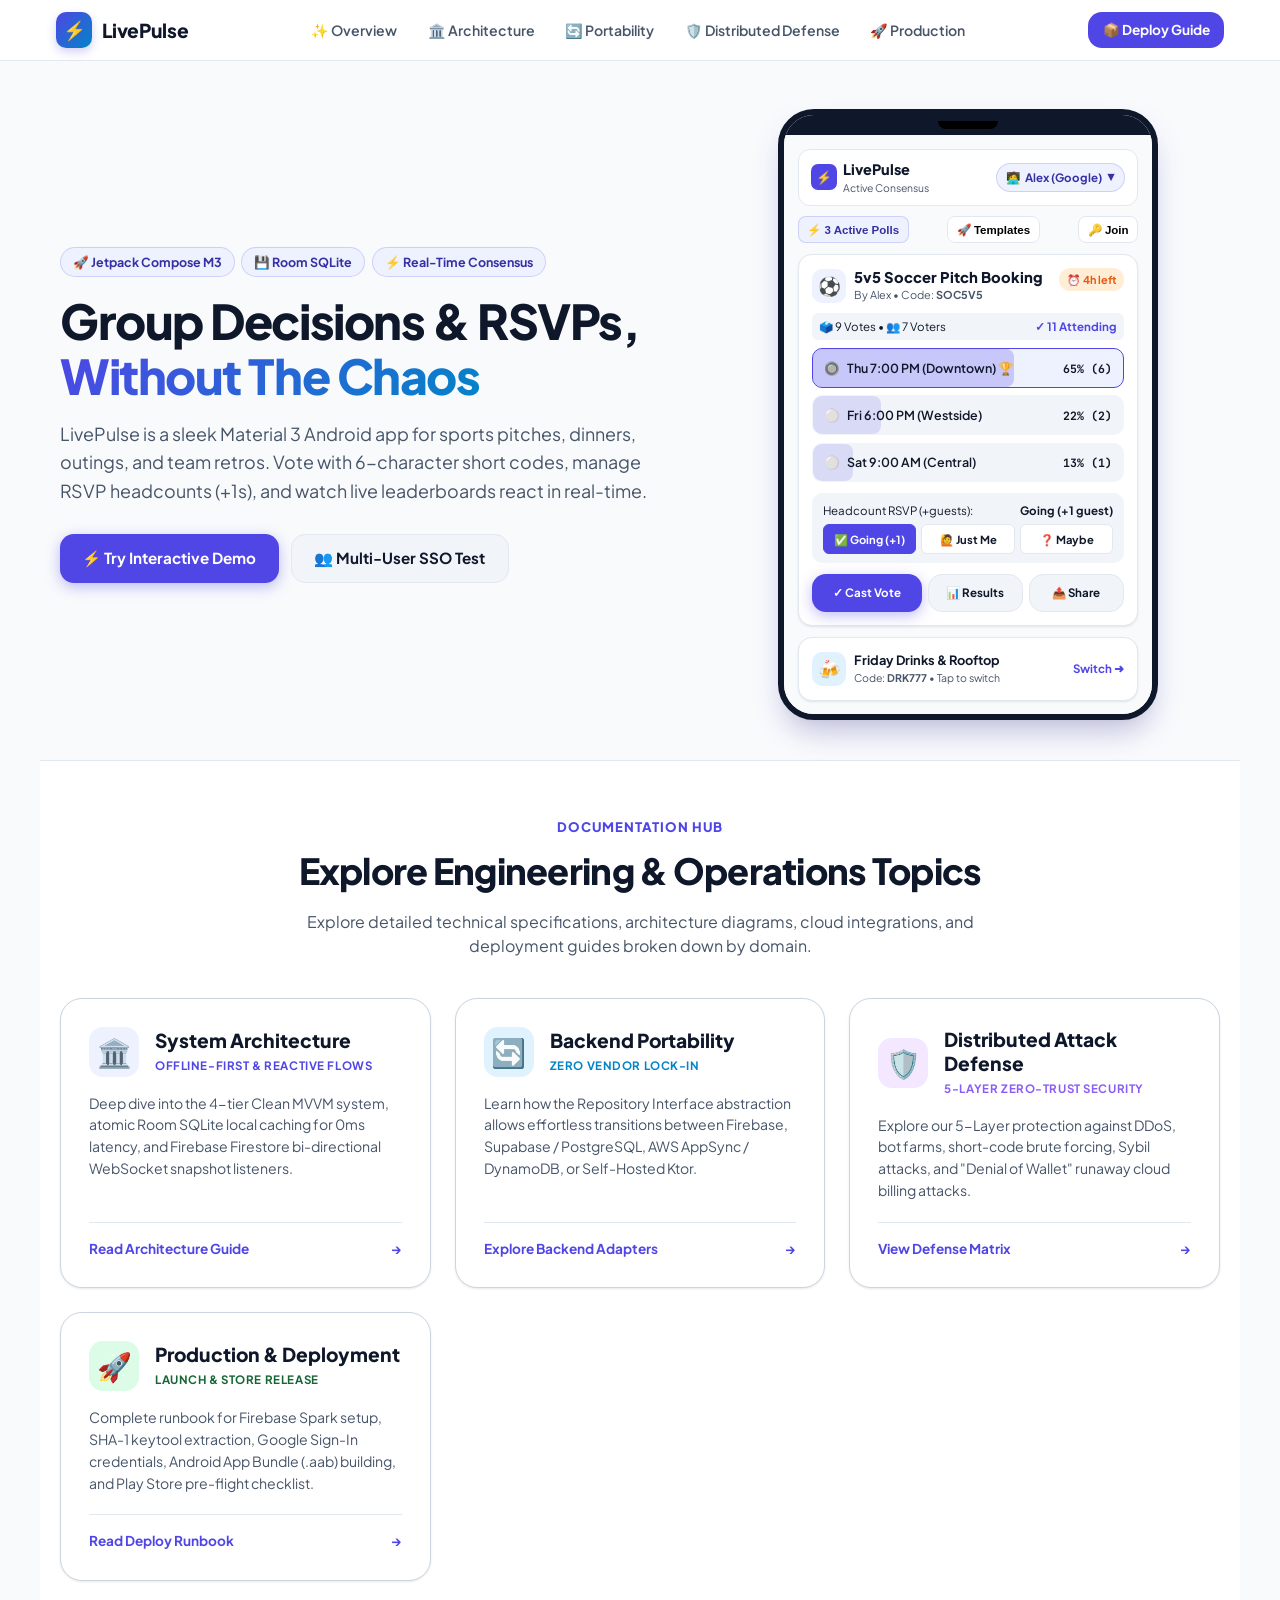
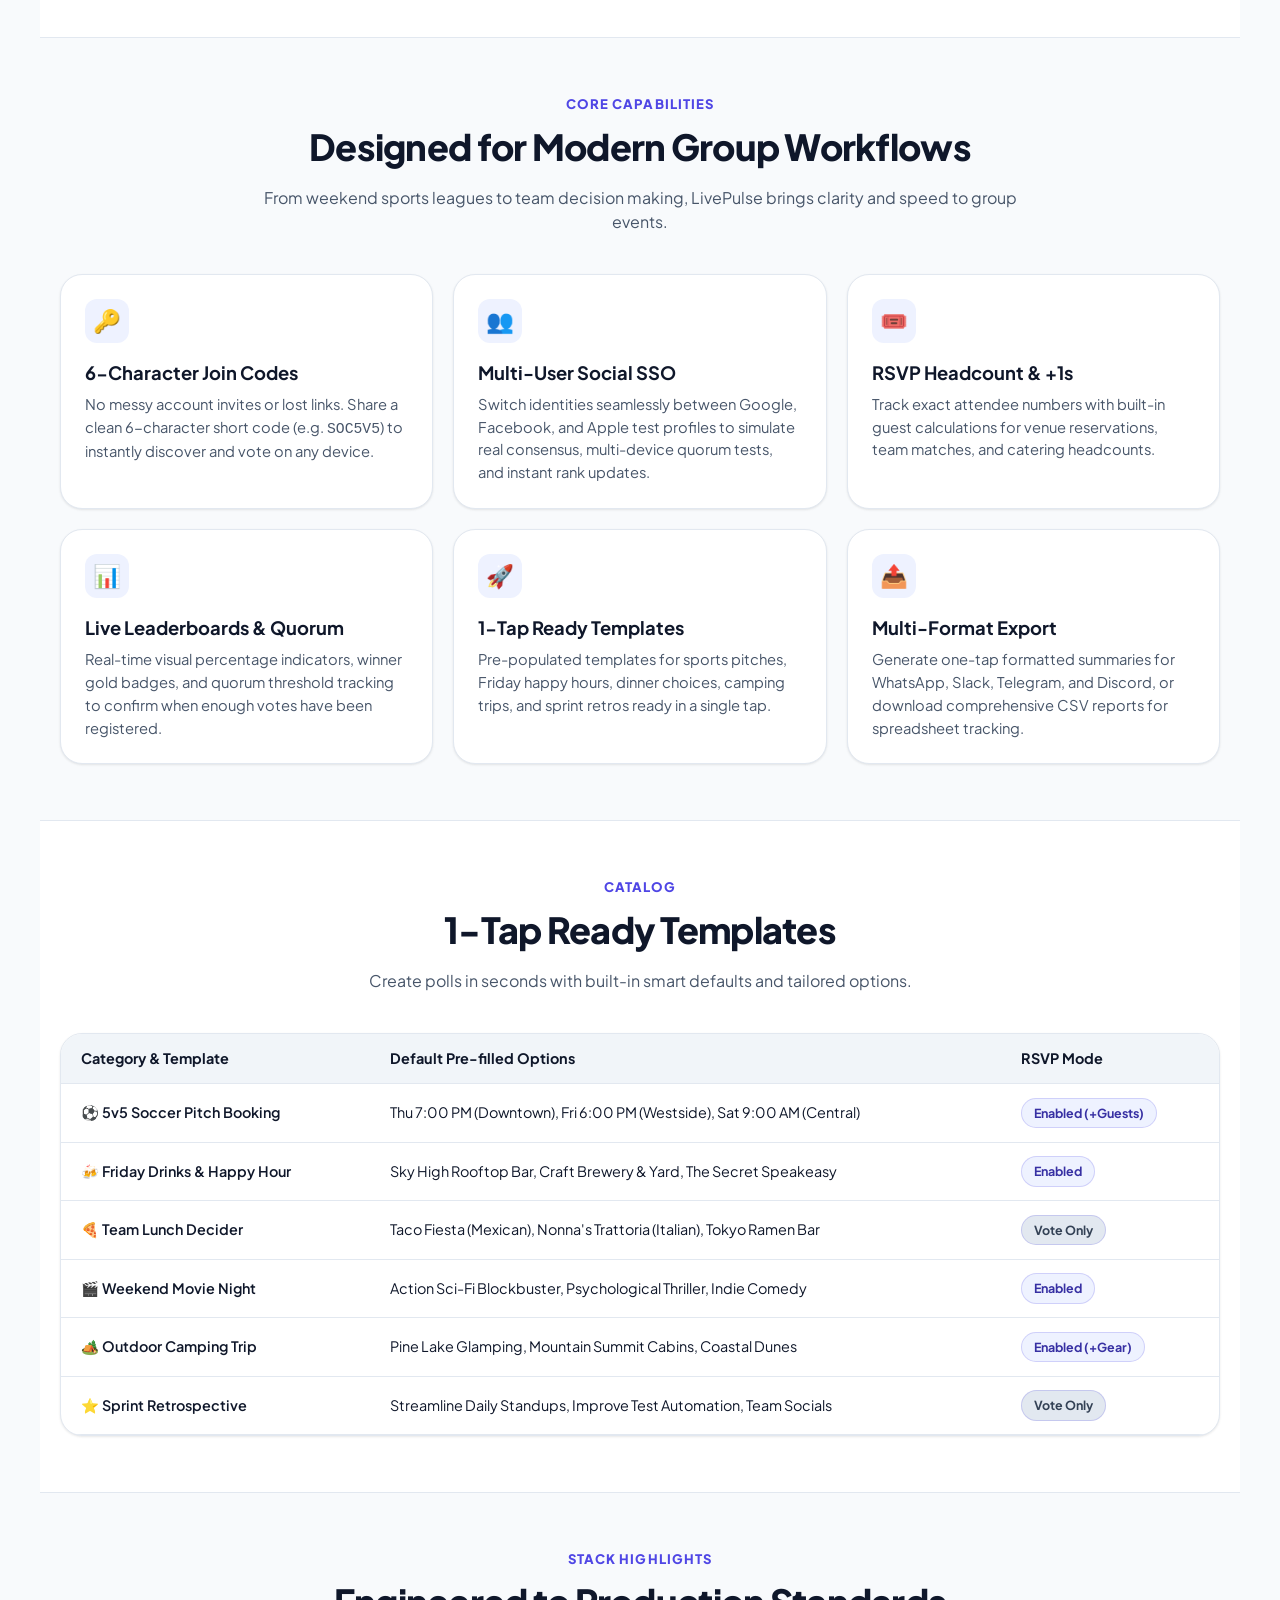
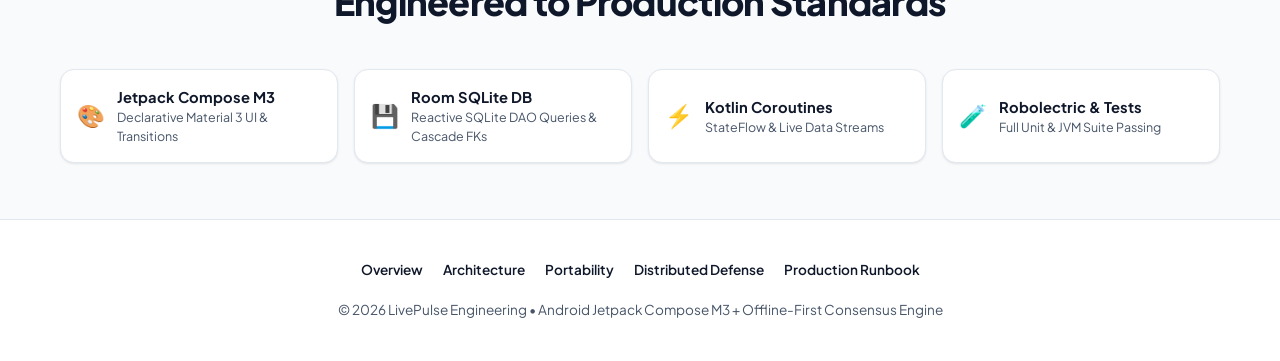
==== commit acd5377c: "test: cover client-ID guard and gate CI on Android lint Extract isConfiguredClientId() as a pure fun" ====
--- a/docs/index.html
+++ b/docs/index.html
@@ -557,7 +557,7 @@
         <div class="tech-pill-icon">🧪</div>
         <div class="tech-pill-text">
           <h4>Robolectric & Tests</h4>
-          <p>17/17 Unit & JVM Tests Passed</p>
+          <p>Full Unit &amp; JVM Suite Passing</p>
         </div>
       </div>
     </div>
